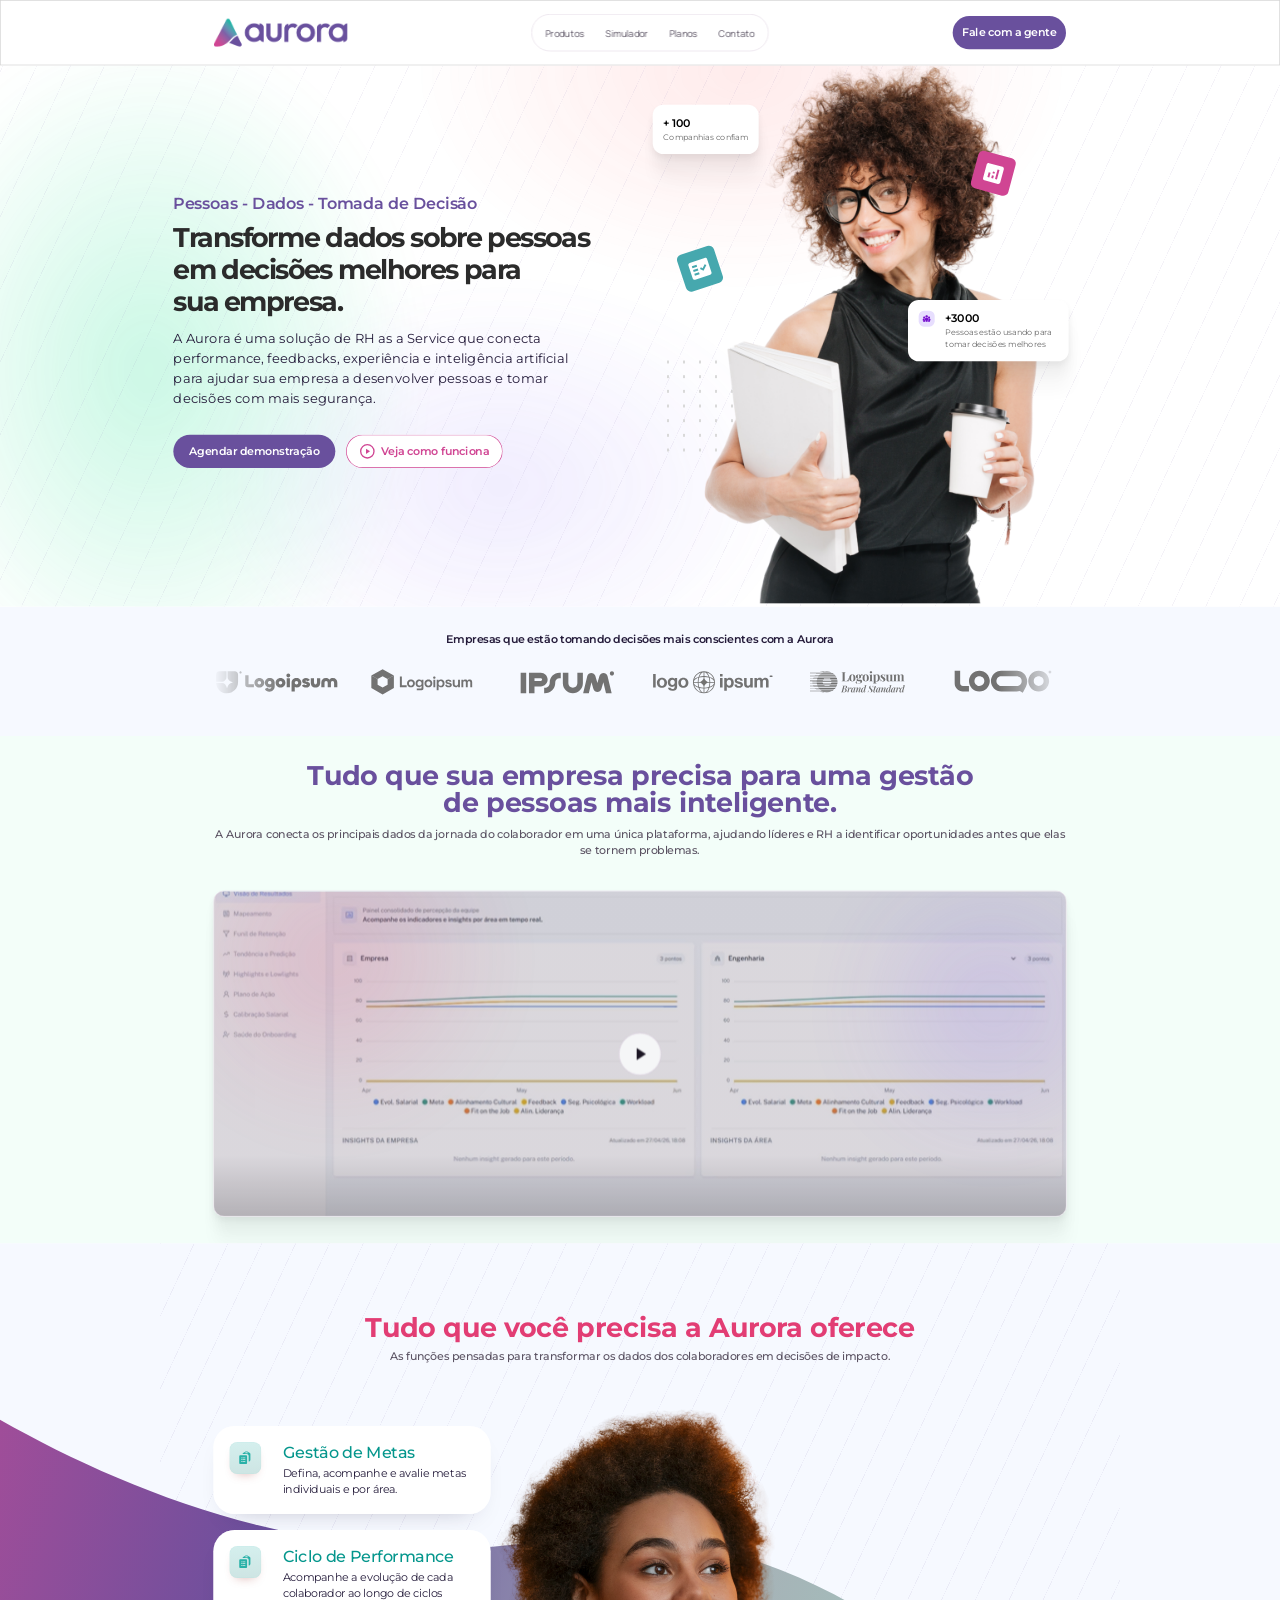
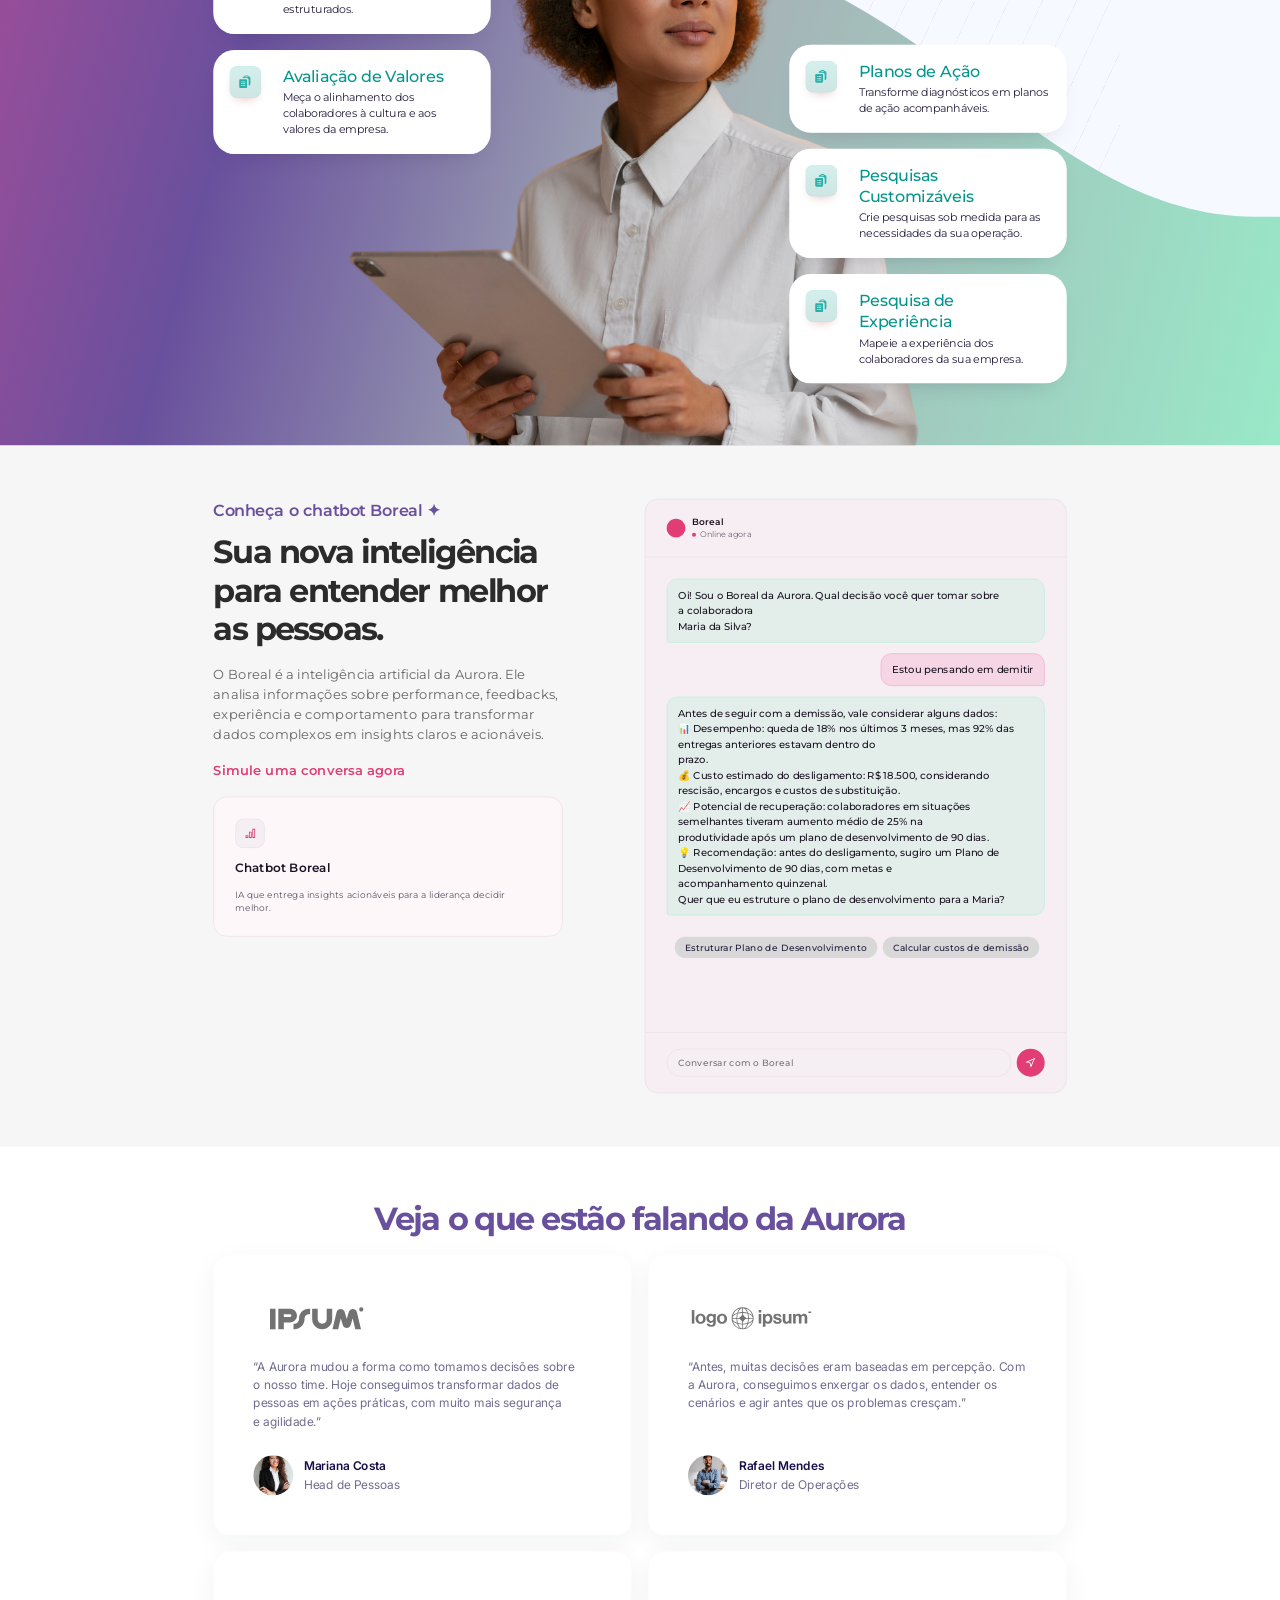
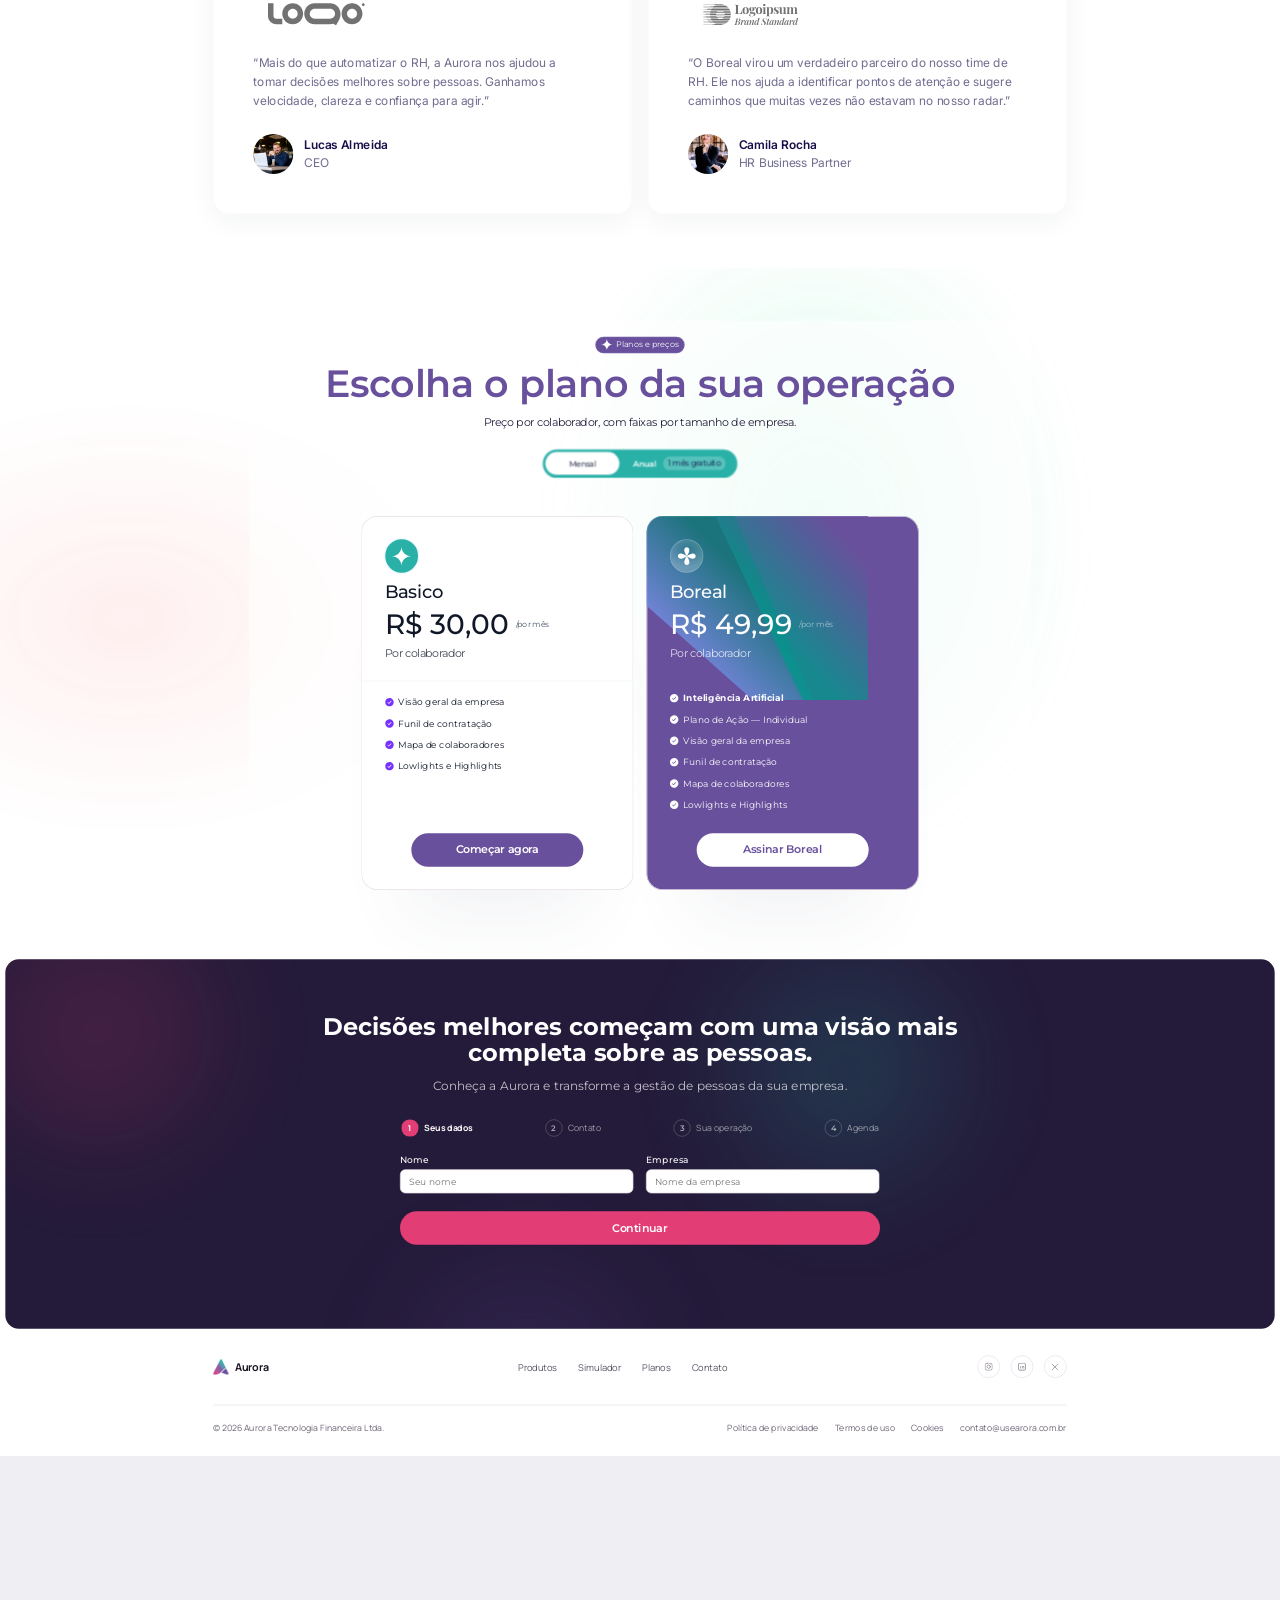
==== index.html @ 9a9a2a81 "new version - v2" ====
<!DOCTYPE html>
<html lang="pt-BR">

<head>
  <meta charset="utf-8">
  <meta name="viewport" content="width=device-width, initial-scale=1">
  <title>Aurora — RH as a Service</title>
  <link rel="preconnect" href="https://fonts.googleapis.com">
  <link rel="preconnect" href="https://fonts.gstatic.com" crossorigin="anonymous">
  <link
    href="https://fonts.googleapis.com/css2?family=Montserrat:wght@400;500;600;700&family=Manrope:wght@400;500;700&family=Inter:wght@400;600&display=swap"
    rel="stylesheet">
  <link rel="stylesheet" href="style.css">
</head>

<body>

  <a class="skip-link" href="#main-content">Pular para o conteúdo principal</a>

  <div class="page" data-r="root" id="root">

    <header class="header" data-r="hdr">
      <a class="header-logo" data-r="hdr-logo" href="#top" data-nav aria-label="Aurora — voltar ao início"></a>
      <nav class="header-nav" data-r="hdr-nav" aria-label="Menu principal">
        <a href="#produtos" data-nav class="nav-link nav-link-text">Produtos</a>
        <a href="#boreal" data-nav class="nav-link nav-link-text">Simulador</a>
        <a href="#planos" data-nav class="nav-link nav-link-text">Planos</a>
        <a href="#contato" data-nav class="nav-link nav-link-text">Contato</a>
      </nav>
      <a data-r="hdr-cta" href="#contato" data-nav class="btn-cta-hdr header-cta">Fale com a gente</a>
    </header>

    <main id="main-content" tabindex="-1">

      <section class="hero" data-r="hero" id="top">
        <div class="hero-band" data-r="band">
          <div class="hero-decor" data-r="deco" aria-hidden="true">
            <div class="hero-decor-blob-green"></div>
            <div class="hero-decor-blob-red"></div>
            <div class="hero-decor-blob-purple"></div>
            <div class="hero-decor-lines"></div>
          </div>

          <div class="hero-copy" data-r="hero-copy">
            <div class="hero-copy-stack">
              <div class="hero-heading-group">
                <span class="eyebrow-text" data-r="wrap">Pessoas - Dados - Tomada de Decisão</span>
                <h1 class="hero-title" data-r="h1">Transforme dados sobre pessoas em decisões melhores para sua empresa.
                </h1>
              </div>
              <p class="hero-desc" data-r="fw">A Aurora é uma solução de RH as a Service que conecta performance,
                feedbacks, experiência e inteligência artificial para ajudar sua empresa a desenvolver pessoas e tomar
                decisões com mais segurança.</p>
            </div>
            <div class="hero-cta-row">
              <a href="#contato" data-nav class="btn-cta-hero hero-cta-primary">Agendar demonstração</a>
              <button type="button" class="btn-outline-pink js-open-video hero-cta-secondary">
                <svg class="no-shrink" aria-hidden="true" focusable="false" width="24" height="24" viewBox="0 0 24 24"
                  fill="none" stroke="rgb(208,69,147)" stroke-width="2" stroke-linecap="round" stroke-linejoin="round">
                  <circle cx="12" cy="12" r="10"></circle>
                  <polygon points="10 8 16 12 10 16 10 8" fill="rgb(208,69,147)" stroke="none"></polygon>
                </svg>
                Veja como funciona
              </button>
            </div>
          </div>

          <div class="hero-art" data-r="hero-art">
            <div class="hero-art-dots-a"></div>
            <div class="hero-art-dots-b"></div>
            <div class="hero-art-photo"></div>
            <div class="hero-art-card-companies">
              <div class="col-start">
                <span class="stat-number">+ 100</span>
                <span class="stat-label">Companhias confiam</span>
              </div>
            </div>
            <div class="hero-art-chip-teal">
              <span data-icon="ic-fact-check" data-icon-color="rgb(255,255,255)"></span>
            </div>
            <div class="hero-art-chip-pink">
              <span data-icon="ic-analytics" data-icon-color="rgb(255,255,255)"></span>
            </div>
            <div class="hero-art-card-people">
              <div class="icon-box-purple">
                <span data-icon="ic-people" data-icon-color="rgb(116,12,206)"></span>
              </div>
              <div class="col-start">
                <span class="stat-number">+3000</span>
                <span class="stat-caption">Pessoas estão usando para tomar decisões melhores</span>
              </div>
            </div>
          </div>
        </div>
      </section>

      <section class="logos" data-r="logos">
        <span class="logos-label" data-r="wrap">Empresas que estão tomando decisões mais conscientes com a Aurora</span>
        <div class="logos-mask">
          <div class="logos-track">
            <div class="logos-item"><span data-icon="logo5" data-icon-color="rgb(114,114,114)"></span></div>
            <div class="logos-item"><span data-icon="logo6" data-icon-color="rgb(114,114,114)"></span></div>
            <div class="logos-item"><span data-icon="logo4" data-icon-color="rgb(114,114,114)"></span></div>
            <div class="logos-item"><span data-icon="logo3" data-icon-color="rgb(114,114,114)"></span></div>
            <div class="logos-item"><span data-icon="logo2" data-icon-color="rgb(114,114,114)"></span></div>
            <div class="logos-item"><span data-icon="logo1" data-icon-color="rgb(114,114,114)"></span></div>
            <div class="logos-item"><span data-icon="logo5" data-icon-color="rgb(114,114,114)"></span></div>
            <div class="logos-item"><span data-icon="logo6" data-icon-color="rgb(114,114,114)"></span></div>
            <div class="logos-item"><span data-icon="logo4" data-icon-color="rgb(114,114,114)"></span></div>
            <div class="logos-item"><span data-icon="logo3" data-icon-color="rgb(114,114,114)"></span></div>
            <div class="logos-item"><span data-icon="logo2" data-icon-color="rgb(114,114,114)"></span></div>
            <div class="logos-item"><span data-icon="logo1" data-icon-color="rgb(114,114,114)"></span></div>
          </div>
        </div>
      </section>

      <section class="demo" data-r="demo">
        <div class="demo-head">
          <h2 class="demo-title" data-r="h2">Tudo que sua empresa precisa para uma gestão de pessoas mais inteligente.
          </h2>
          <p class="demo-desc">A Aurora conecta os principais dados da jornada do colaborador em uma única plataforma,
            ajudando líderes e RH a identificar oportunidades antes que elas se tornem problemas.</p>
        </div>
        <div class="demo-frame-box" data-r="demo-frame">
          <div class="demo-frame-glow">
            <div class="demo-glow-pink"></div>
            <div class="demo-glow-purple"></div>
          </div>
          <button type="button" class="play-btn js-open-video demo-play-btn"
            aria-label="Assistir demonstração de 2 minutos">
            <svg class="play-icon-offset" aria-hidden="true" focusable="false" width="14" height="18"
              viewBox="0 0 10.083 12.833" fill="rgb(27,21,35)">
              <path d="M 0 0 L 0 12.833 L 10.083 6.417 L 0 0 Z"></path>
            </svg>
          </button>
        </div>
      </section>

      <section class="features" data-r="feat" id="produtos">
        <div class="features-band" data-r="band">
          <div class="features-decor-lines" data-r="deco" aria-hidden="true"></div>
          <div class="features-head" data-r="feat-head">
            <h2 class="features-title" data-r="h2">Tudo que você precisa a Aurora oferece</h2>
            <p class="features-desc" data-r="wrap">As funções pensadas para transformar os dados dos colaboradores em
              decisões de impacto.</p>
          </div>
          <svg class="features-decor-blob" data-r="deco" aria-hidden="true" width="1604" height="1054"
            viewBox="0 0 1604 1054">
            <defs>
              <linearGradient id="auroraBlob" x1="0" y1="0" x2="1" y2="0.18">
                <stop offset="-0.0226" stop-color="rgb(200,75,150)"></stop>
                <stop offset="0.2912" stop-color="rgb(105,80,157)"></stop>
                <stop offset="0.5581" stop-color="rgb(166,178,183)"></stop>
                <stop offset="0.9392" stop-color="rgb(152,236,201)"></stop>
              </linearGradient>
            </defs>
            <path fill="url(#auroraBlob)"
              d="M 24.38 0 C 24.38 0 322.34 261.629 655.16 215.081 C 987.98 168.533 1090.595 463.075 1311.436 463.075 C 1532.276 463.075 1506.479 469.258 1506.479 469.258 L 1604 934.566 C 1604 934.566 1567.948 941.113 1289.842 1034.724 C 1011.736 1128.335 689.17 850.573 448.485 850.573 C 207.8 850.573 0 1012.031 0 1012.031 L 24.38 0 Z">
            </path>
          </svg>
          <div class="features-decor-photo" data-r="deco" aria-hidden="true"></div>

          <div class="features-col-left" data-r="feat-col">
            <div class="feat-card feature-card">
              <div class="feature-card-icon-wrap">
                <span class="feature-icon-a-pos" data-icon="ic-feat-a" data-icon-color="rgb(41,177,168)"></span>
                <span class="feature-icon-b-pos" data-icon="ic-feat-b" data-icon-color="rgb(41,177,168)"></span>
              </div>
              <div class="feature-card-text">
                <span class="feature-card-title">Gestão de Metas</span>
                <span class="feature-card-body">Defina, acompanhe e avalie metas individuais e por área.</span>
              </div>
            </div>
            <div class="feat-card feature-card">
              <div class="feature-card-icon-wrap">
                <span class="feature-icon-a-pos" data-icon="ic-feat-a" data-icon-color="rgb(41,177,168)"></span>
                <span class="feature-icon-b-pos" data-icon="ic-feat-b" data-icon-color="rgb(41,177,168)"></span>
              </div>
              <div class="feature-card-text">
                <span class="feature-card-title">Ciclo de Performance</span>
                <span class="feature-card-body">Acompanhe a evolução de cada colaborador ao longo de ciclos
                  estruturados.</span>
              </div>
            </div>
            <div class="feat-card feature-card">
              <div class="feature-card-icon-wrap">
                <span class="feature-icon-a-pos" data-icon="ic-feat-a" data-icon-color="rgb(41,177,168)"></span>
                <span class="feature-icon-b-pos" data-icon="ic-feat-b" data-icon-color="rgb(41,177,168)"></span>
              </div>
              <div class="feature-card-text">
                <span class="feature-card-title">Avaliação de Valores</span>
                <span class="feature-card-body">Meça o alinhamento dos colaboradores à cultura e aos valores da
                  empresa.</span>
              </div>
            </div>
          </div>

          <div class="features-col-right" data-r="feat-col">
            <div class="feat-card feature-card">
              <div class="feature-card-icon-wrap">
                <span class="feature-icon-a-pos" data-icon="ic-feat-a" data-icon-color="rgb(41,177,168)"></span>
                <span class="feature-icon-b-pos" data-icon="ic-feat-b" data-icon-color="rgb(41,177,168)"></span>
              </div>
              <div class="feature-card-text">
                <span class="feature-card-title">Planos de Ação</span>
                <span class="feature-card-body">Transforme diagnósticos em planos de ação acompanháveis.</span>
              </div>
            </div>
            <div class="feat-card feature-card">
              <div class="feature-card-icon-wrap">
                <span class="feature-icon-a-pos" data-icon="ic-feat-a" data-icon-color="rgb(41,177,168)"></span>
                <span class="feature-icon-b-pos" data-icon="ic-feat-b" data-icon-color="rgb(41,177,168)"></span>
              </div>
              <div class="feature-card-text">
                <span class="feature-card-title">Pesquisas Customizáveis</span>
                <span class="feature-card-body">Crie pesquisas sob medida para as necessidades da sua operação.</span>
              </div>
            </div>
            <div class="feat-card feature-card">
              <div class="feature-card-icon-wrap">
                <span class="feature-icon-a-pos" data-icon="ic-feat-a" data-icon-color="rgb(41,177,168)"></span>
                <span class="feature-icon-b-pos" data-icon="ic-feat-b" data-icon-color="rgb(41,177,168)"></span>
              </div>
              <div class="feature-card-text">
                <span class="feature-card-title">Pesquisa de Experiência</span>
                <span class="feature-card-body">Mapeie a experiência dos colaboradores da sua empresa.</span>
              </div>
            </div>
          </div>
        </div>
      </section>

      <section class="boreal" data-r="boreal" id="boreal">
        <div class="boreal-col" data-r="col-fw">
          <div class="boreal-text-stack">
            <div class="hero-copy-stack">
              <span class="eyebrow-text" data-r="wrap">Conheça o chatbot Boreal ✦</span>
              <h2 class="boreal-title" data-r="h2">Sua nova inteligência para entender melhor as pessoas.</h2>
            </div>
            <p class="boreal-desc" data-r="fw">O Boreal é a inteligência artificial da Aurora. Ele analisa informações
              sobre performance, feedbacks, experiência e comportamento para transformar dados complexos em insights
              claros e acionáveis.</p>
            <span class="boreal-cta-label">Simule uma conversa agora</span>
          </div>
          <article class="boreal-mini-card">
            <div class="boreal-mini-card-icon">
              <span data-icon="ic-spark" data-icon-color="rgb(226,61,116)"></span>
            </div>
            <span class="boreal-mini-card-title">Chatbot Boreal</span>
            <span class="boreal-mini-card-desc">IA que entrega insights acionáveis para a liderança decidir
              melhor.</span>
          </article>
        </div>

        <div class="chat-widget" data-r="chat">
          <div class="chat-header">
            <span data-icon="icon-robot" data-icon-color="rgb(226,61,116)"
              data-icon-fills="rgb(226,61,116),rgb(255,255,255)"></span>
            <div class="col-start">
              <span class="chat-header-name">Boreal</span>
              <div class="chat-header-status">
                <span class="chat-status-dot"></span>
                <span class="chat-status-text">Online agora</span>
              </div>
            </div>
          </div>

          <div class="chat-messages" id="chat-body" role="log" aria-live="polite" aria-relevant="additions"
            aria-label="Conversa com o assistente Boreal">
            <div class="chat-msg-row-bot">
              <div class="chat-bubble-bot">Oi! Sou o Boreal da Aurora. Qual decisão você quer tomar sobre a colaboradora
                Maria da Silva?</div>
            </div>
            <div class="chat-msg-row-user">
              <div class="chat-bubble-user">Estou pensando em demitir</div>
            </div>
            <div class="chat-msg-row-bot">
              <div class="chat-bubble-bot">Antes de seguir com a demissão, vale considerar alguns dados:
                📊 Desempenho: queda de 18% nos últimos 3 meses, mas 92% das entregas anteriores estavam dentro do
                prazo.
                💰 Custo estimado do desligamento: R$ 18.500, considerando rescisão, encargos e custos de substituição.
                📈 Potencial de recuperação: colaboradores em situações semelhantes tiveram aumento médio de 25% na
                produtividade após um plano de desenvolvimento de 90 dias.
                💡 Recomendação: antes do desligamento, sugiro um Plano de Desenvolvimento de 90 dias, com metas e
                acompanhamento quinzenal.
                Quer que eu estruture o plano de desenvolvimento para a Maria?</div>
            </div>
            <div id="typing-indicator" class="hidden chat-typing" role="status">
              <span class="chat-typing-dot-1" aria-hidden="true"></span>
              <span class="chat-typing-dot-2" aria-hidden="true"></span>
              <span class="chat-typing-dot-3" aria-hidden="true"></span>
              <span class="sr-only">Boreal está digitando…</span>
            </div>
            <div class="chat-quick-replies">
              <button type="button" class="quick-reply js-quick-reply chat-quick-reply-btn"
                data-reply="Estruturar Plano de Desenvolvimento">Estruturar Plano de Desenvolvimento</button>
              <button type="button" class="quick-reply js-quick-reply chat-quick-reply-btn"
                data-reply="Calcular custos de demissão">Calcular custos de demissão</button>
            </div>
          </div>

          <form class="chat-form-bar" id="chat-form">
            <input type="text" id="chat-input" class="input-focus-pink chat-input-field"
              placeholder="Conversar com o Boreal" aria-label="Conversar com o Boreal">
            <button type="submit" class="send-btn chat-send-btn" aria-label="Enviar mensagem">
              <span data-icon="ic-send" data-icon-color="rgb(255,255,255)"></span>
            </button>
          </form>
        </div>
      </section>

      <section class="testimonials" data-r="tst">
        <h2 class="testimonials-title" data-r="h2">Veja o que estão falando da Aurora</h2>
        <div class="testimonials-grid" data-r="tst-grid">
          <div data-r="tst-card" class="tst-card testimonial-card">
            <div class="boreal-text-stack">
              <span data-icon="logo4" data-icon-color="rgb(114,114,114)"></span>
              <p class="testimonial-quote">“A Aurora mudou a forma como tomamos decisões sobre o nosso time. Hoje
                conseguimos transformar dados de pessoas em ações práticas, com muito mais segurança e agilidade.”</p>
            </div>
            <div class="hero-cta-row">
              <div class="testimonial-avatar-1"></div>
              <div class="testimonial-person">
                <span class="testimonial-name" data-r="wrap">Mariana Costa</span>
                <span class="testimonial-role" data-r="wrap">Head de Pessoas</span>
              </div>
            </div>
          </div>
          <div data-r="tst-card" class="tst-card testimonial-card">
            <div class="boreal-text-stack">
              <span data-icon="logo3" data-icon-color="rgb(114,114,114)"></span>
              <p class="testimonial-quote">“Antes, muitas decisões eram baseadas em percepção. Com a Aurora, conseguimos
                enxergar os dados, entender os cenários e agir antes que os problemas cresçam.”</p>
            </div>
            <div class="hero-cta-row">
              <div class="testimonial-avatar-2"></div>
              <div class="testimonial-person">
                <span class="testimonial-name" data-r="wrap">Rafael Mendes</span>
                <span class="testimonial-role" data-r="wrap">Diretor de Operações</span>
              </div>
            </div>
          </div>
          <div data-r="tst-card" class="tst-card testimonial-card">
            <div class="boreal-text-stack">
              <span data-icon="logo1" data-icon-color="rgb(114,114,114)"></span>
              <p class="testimonial-quote">“Mais do que automatizar o RH, a Aurora nos ajudou a tomar decisões melhores
                sobre pessoas. Ganhamos velocidade, clareza e confiança para agir.”</p>
            </div>
            <div class="hero-cta-row">
              <div class="testimonial-avatar-3"></div>
              <div class="testimonial-person">
                <span class="testimonial-name" data-r="wrap">Lucas Almeida</span>
                <span class="testimonial-role" data-r="wrap">CEO</span>
              </div>
            </div>
          </div>
          <div data-r="tst-card" class="tst-card testimonial-card">
            <div class="boreal-text-stack">
              <span data-icon="logo2" data-icon-color="rgb(114,114,114)"></span>
              <p class="testimonial-quote">“O Boreal virou um verdadeiro parceiro do nosso time de RH. Ele nos ajuda a
                identificar pontos de atenção e sugere caminhos que muitas vezes não estavam no nosso radar.”</p>
            </div>
            <div class="hero-cta-row">
              <div class="testimonial-avatar-4"></div>
              <div class="testimonial-person">
                <span class="testimonial-name" data-r="wrap">Camila Rocha</span>
                <span class="testimonial-role" data-r="wrap">HR Business Partner</span>
              </div>
            </div>
          </div>
        </div>
      </section>

      <section class="plans" data-r="plan" id="planos">
        <div class="plans-decor" data-r="deco" aria-hidden="true">
          <div class="plans-decor-green"></div>
          <div class="plans-decor-red"></div>
        </div>
        <div class="plans-inner" data-r="plan-inner">
          <div class="plans-head">
            <div class="plans-badge">
              <svg class="no-shrink" aria-hidden="true" focusable="false" width="18.667" height="17.778"
                viewBox="0 0 28.444 28.444" fill="rgb(255,255,255)">
                <path
                  d="M 14.222 0 C 14.437 7.764 20.68 14.008 28.444 14.222 C 20.68 14.437 14.437 20.68 14.222 28.444 C 14.008 20.68 7.764 14.437 0 14.222 C 7.764 14.008 14.008 7.764 14.222 0 Z">
                </path>
              </svg>
              <span class="plans-badge-text">Planos e preços</span>
            </div>
            <h2 class="plans-title" data-r="plan-h2">Escolha o plano da sua operação</h2>
            <p class="plans-desc">Preço por colaborador, com faixas por tamanho de empresa.</p>
            <div class="plans-toggle-track">
              <button class="plans-tab-mensal" type="button" id="tab-mensal">Mensal</button>
              <button class="plans-tab-anual" type="button" id="tab-anual">
                Anual
                <span class="plans-tab-badge">1 mês gratuito</span>
              </button>
            </div>
          </div>

          <div class="plans-row" data-r="plan-row">
            <div class="plan-card-basic">
              <div class="plan-card-head">
                <div class="plan-card-icon">
                  <svg aria-hidden="true" focusable="false" width="28.444" height="28.444" viewBox="0 0 28.444 28.444"
                    fill="rgb(255,255,255)">
                    <path
                      d="M 14.222 0 C 14.437 7.764 20.68 14.008 28.444 14.222 C 20.68 14.437 14.437 20.68 14.222 28.444 C 14.008 20.68 7.764 14.437 0 14.222 C 7.764 14.008 14.008 7.764 14.222 0 Z">
                    </path>
                  </svg>
                </div>
                <div class="plan-card-title-stack">
                  <span class="plan-card-name">Basico</span>
                  <div class="plan-card-price-row">
                    <span class="plan-card-price" id="price-basic">R$ 30,00</span>
                    <span class="price-period plan-card-price-period">/por mês</span>
                  </div>
                  <span class="plan-card-caption">Por colaborador</span>
                </div>
              </div>
              <div class="plan-card-body">
                <div class="plan-card-items">
                  <div class="plan-card-item">
                    <span data-icon="ic-check-circle" data-icon-color="rgb(119,50,255)"></span>
                    <span class="plan-card-item-text">Visão geral da empresa</span>
                  </div>
                  <div class="plan-card-item">
                    <span data-icon="ic-check-circle" data-icon-color="rgb(119,50,255)"></span>
                    <span class="plan-card-item-text">Funil de contratação</span>
                  </div>
                  <div class="plan-card-item">
                    <span data-icon="ic-check-circle" data-icon-color="rgb(119,50,255)"></span>
                    <span class="plan-card-item-text">Mapa de colaboradores</span>
                  </div>
                  <div class="plan-card-item">
                    <span data-icon="ic-check-circle" data-icon-color="rgb(119,50,255)"></span>
                    <span class="plan-card-item-text">Lowlights e Highlights</span>
                  </div>
                </div>
                <a data-r="btn-fw" href="#contato" data-nav class="btn-plan-dark plan-card-cta-basic">Começar agora</a>
              </div>
            </div>

            <div class="plan-card-boreal">
              <div class="plan-card-boreal-decor">
                <svg class="plan-card-boreal-decor-a" aria-hidden="true" focusable="false" width="299.111"
                  height="299.111" viewBox="0 0 299.111 299.111">
                  <defs>
                    <linearGradient id="auroraPlanA" x1="1" y1="0" x2="0" y2="1">
                      <stop offset="0.3551" stop-color="rgb(8,124,116)"></stop>
                      <stop offset="0.7652" stop-color="rgb(140,149,255)"></stop>
                    </linearGradient>
                  </defs>
                  <path fill="url(#auroraPlanA)"
                    d="M 209.333 299.111 L 0 113.333 L 0 0 L 172.444 0 L 299.111 299.111 L 209.333 299.111 Z"></path>
                </svg>
                <svg class="plan-card-boreal-decor-b" aria-hidden="true" focusable="false" width="243.556"
                  height="304.889" viewBox="0 0 243.556 304.889">
                  <defs>
                    <linearGradient id="auroraPlanB" x1="0" y1="1" x2="0.88" y2="0">
                      <stop offset="0.4102" stop-color="rgb(4,150,140)"></stop>
                      <stop offset="0.8766" stop-color="rgb(105,80,157)"></stop>
                    </linearGradient>
                  </defs>
                  <path fill="url(#auroraPlanB)"
                    d="M 145.326 304.889 L 0 0 L 243.556 0 L 243.556 304.889 L 145.326 304.889 Z"></path>
                </svg>
              </div>
              <div class="plan-card-boreal-head">
                <div class="plan-card-boreal-icon">
                  <span data-icon="ic-union" data-icon-color="rgb(255,255,255)"></span>
                </div>
                <div class="plan-card-title-stack">
                  <span class="plan-card-boreal-name">Boreal</span>
                  <div class="plan-card-price-row">
                    <span class="plan-card-boreal-price" id="price-boreal">R$ 49,99</span>
                    <span class="price-period plan-card-boreal-price-period">/por mês</span>
                  </div>
                  <span class="plan-card-boreal-caption">Por colaborador</span>
                </div>
              </div>
              <div class="plan-card-boreal-body">
                <div class="plan-card-items">
                  <div class="plan-card-item">
                    <span data-icon="ic-check-circle" data-icon-color="rgb(252,252,253)"></span>
                    <span class="plan-card-boreal-item-bold">Inteligência Artificial</span>
                  </div>
                  <div class="plan-card-item">
                    <span data-icon="ic-check-circle" data-icon-color="rgb(252,252,253)"></span>
                    <span class="plan-card-boreal-item-text">Plano de Ação — Individual</span>
                  </div>
                  <div class="plan-card-item">
                    <span data-icon="ic-check-circle" data-icon-color="rgb(252,252,253)"></span>
                    <span class="plan-card-boreal-item-text">Visão geral da empresa</span>
                  </div>
                  <div class="plan-card-item">
                    <span data-icon="ic-check-circle" data-icon-color="rgb(252,252,253)"></span>
                    <span class="plan-card-boreal-item-text">Funil de contratação</span>
                  </div>
                  <div class="plan-card-item">
                    <span data-icon="ic-check-circle" data-icon-color="rgb(252,252,253)"></span>
                    <span class="plan-card-boreal-item-text">Mapa de colaboradores</span>
                  </div>
                  <div class="plan-card-item">
                    <span data-icon="ic-check-circle" data-icon-color="rgb(252,252,253)"></span>
                    <span class="plan-card-boreal-item-text">Lowlights e Highlights</span>
                  </div>
                </div>
                <a data-r="btn-fw" href="#contato" data-nav class="btn-plan-light plan-card-cta-boreal">Assinar
                  Boreal</a>
              </div>
            </div>
          </div>
        </div>
      </section>

      <section class="contact" data-r="ct" id="contato">
        <div class="contact-decor" data-r="deco" aria-hidden="true">
          <div class="contact-decor-pink"></div>
          <div class="contact-decor-purple"></div>
          <div class="contact-decor-teal"></div>
        </div>
        <div class="contact-inner">
          <div class="contact-head">
            <h2 class="contact-title" data-r="h2">Decisões melhores começam com uma visão mais completa sobre as
              pessoas.</h2>
            <p class="contact-desc">Conheça a Aurora e transforme a gestão de pessoas da sua empresa.</p>
          </div>
          <div class="contact-form-wrap" data-r="ct-form">
            <div class="contact-steps" data-r="ct-steps" role="list" aria-label="Etapas do formulário">
              <button type="button" class="contact-step-item" id="step-item-1" role="listitem">
                <span class="contact-step-badge" id="step-badge-1" aria-hidden="true">1</span>
                <span class="contact-step-label" id="step-label-1">Seus dados</span>
              </button>
              <button type="button" class="contact-step-item" id="step-item-2" role="listitem">
                <span class="contact-step-badge" id="step-badge-2" aria-hidden="true">2</span>
                <span class="contact-step-label" id="step-label-2">Contato</span>
              </button>
              <button type="button" class="contact-step-item" id="step-item-3" role="listitem">
                <span class="contact-step-badge" id="step-badge-3" aria-hidden="true">3</span>
                <span class="contact-step-label" id="step-label-3">Sua operação</span>
              </button>
              <button type="button" class="contact-step-item" id="step-item-4" role="listitem">
                <span class="contact-step-badge" id="step-badge-4" aria-hidden="true">4</span>
                <span class="contact-step-label" id="step-label-4">Agenda</span>
              </button>
            </div>
            <form class="contact-form" id="contact-form">
              <div id="form-step-1">
                <div class="contact-form-row" data-r="ct-row">
                  <label class="contact-field" data-r="fw">
                    <span class="contact-field-label">Nome</span>
                    <input type="text" id="f-nome" name="nome" placeholder="Seu nome"
                      class="input-focus-pink contact-input" data-r="fw" required>
                  </label>
                  <label class="contact-field-wide" data-r="fw">
                    <span class="contact-field-label">Empresa</span>
                    <input type="text" id="f-empresa" name="empresa" placeholder="Nome da empresa"
                      class="input-focus-pink contact-input" data-r="fw" required>
                  </label>
                </div>
              </div>
              <div id="form-step-2" class="hidden">
                <div class="contact-form-row" data-r="ct-row">
                  <label class="contact-field" data-r="fw">
                    <span class="contact-field-label">E-mail</span>
                    <input type="email" id="f-email" name="email" placeholder="voce@empresa.com.br"
                      class="input-focus-pink contact-input" data-r="fw" required>
                  </label>
                  <label class="contact-field-wide-2" data-r="fw">
                    <span class="contact-field-label">Telefone</span>
                    <input type="tel" id="f-telefone" name="telefone" placeholder="(11) 90000-0000"
                      class="input-focus-pink contact-input" data-r="fw">
                  </label>
                </div>
              </div>
              <div id="form-step-3" class="hidden">
                <div class="contact-step3-stack">
                  <label class="contact-field-simple">
                    <span class="contact-field-label">Quantidade de colaboradores</span>
                    <select class="contact-select" id="f-colaboradores" name="colaboradores" required>
                      <option value="">Selecione uma faixa</option>
                      <option value="1-50">1 a 50</option>
                      <option value="51-200">51 a 200</option>
                      <option value="201-500">201 a 500</option>
                      <option value="501-1000">501 a 1.000</option>
                      <option value="1000+">Mais de 1.000</option>
                    </select>
                  </label>
                  <label class="contact-field-simple">
                    <span class="contact-field-label">Mensagem</span>
                    <textarea id="f-mensagem" name="mensagem" placeholder="Escreva sua mensagem"
                      class="input-focus-pink contact-textarea"></textarea>
                  </label>
                </div>
              </div>
              <div id="form-step-4" class="hidden">
                <div class="schedule-card">
                  <div class="schedule-card-head">
                    <span class="schedule-card-title">Agende sua reunião</span>
                    <span class="schedule-card-meta">30 min · Google Meet</span>
                  </div>
                  <div class="schedule-columns" data-r="cal-cols">
                    <div class="calendar-box" data-r="fw">
                      <div class="schedule-card-head">
                        <button type="button" id="cal-prev" class="cal-nav-btn calendar-nav-prev"
                          aria-label="Mês anterior">‹</button>
                        <span class="calendar-month-label" id="cal-month" aria-live="polite"></span>
                        <button type="button" id="cal-next" class="cal-nav-btn calendar-nav-next"
                          aria-label="Próximo mês">›</button>
                      </div>
                      <div class="calendar-grid-7" role="row">
                        <span class="calendar-weekday" aria-label="domingo">D</span>
                        <span class="calendar-weekday" aria-label="segunda-feira">S</span>
                        <span class="calendar-weekday" aria-label="terça-feira">T</span>
                        <span class="calendar-weekday" aria-label="quarta-feira">Q</span>
                        <span class="calendar-weekday" aria-label="quinta-feira">Q</span>
                        <span class="calendar-weekday" aria-label="sexta-feira">S</span>
                        <span class="calendar-weekday" aria-label="sábado">S</span>
                      </div>
                      <div class="calendar-grid-7" id="cal-days" role="grid" aria-label="Dias do mês"></div>
                    </div>
                    <div class="calendar-box" data-r="fw">
                      <span class="calendar-slots-label" id="cal-slots-label">Horários disponíveis</span>
                      <div class="calendar-slots-grid" id="cal-slots" role="group" aria-labelledby="cal-slots-label">
                      </div>
                    </div>
                  </div>
                  <span class="calendar-summary" id="cal-summary" role="status" aria-live="polite"></span>
                </div>
              </div>
              <div class="contact-actions">
                <button type="button" id="btn-back" class="btn-outline-white hidden contact-btn-back">Voltar</button>
                <button type="button" id="btn-next" class="btn-cta-pink contact-btn-primary">Continuar</button>
                <button type="submit" id="btn-submit" class="btn-cta-pink hidden contact-btn-primary">Enviar
                  mensagem</button>
              </div>
              <div class="contact-form-msg" id="form-msg" role="status" aria-live="polite"></div>
            </form>
          </div>

        </div>
      </section>

    </main>

    <footer class="footer" data-r="ftr">
      <div class="footer-row-top" data-r="ftr-row">
        <a class="contact-step-item" href="#top" data-nav>
          <span class="footer-logo-mark"></span>
          <span class="footer-logo-text">Aurora</span>
        </a>
        <nav class="footer-nav" data-r="ftr-nav">
          <a href="#produtos" data-nav class="nav-link footer-nav-link">Produtos</a>
          <a href="#boreal" data-nav class="nav-link footer-nav-link">Simulador</a>
          <a href="#planos" data-nav class="nav-link footer-nav-link">Planos</a>
          <a href="#contato" data-nav class="nav-link footer-nav-link">Contato</a>
        </nav>
        <div class="hero-cta-row">
          <a href="#" aria-label="Aurora no Instagram" class="social-icon social-icon-circle">
            <svg class="icon-block" aria-hidden="true" focusable="false" width="12" height="12" viewBox="0 0 12 12"
              fill="none" stroke="rgb(132,123,140)" stroke-width="1" stroke-linecap="round" stroke-linejoin="round">
              <rect x="0.6" y="0.6" width="10.8" height="10.8" rx="3.2"></rect>
              <circle cx="6" cy="6" r="2.55"></circle>
              <circle cx="9.05" cy="2.95" r="0.55" fill="rgb(132,123,140)" stroke="none"></circle>
            </svg>
          </a>
          <a href="#" aria-label="Aurora no LinkedIn" class="social-icon social-icon-circle-relative">
            <span class="social-li-icon-a" data-icon="ic-li-a" data-icon-color="rgb(132,123,140)"></span>
            <span class="social-li-icon-b" data-icon="ic-li-b" data-icon-color="rgb(132,123,140)"></span>
          </a>
          <a href="#" aria-label="Aurora no X" class="social-icon social-icon-circle">
            <svg aria-hidden="true" focusable="false" width="11" height="11" viewBox="-1 -1 12.667 12.667"
              stroke="rgb(132,123,140)" stroke-width="1.2">
              <line x1="0" y1="0" x2="10.667" y2="10.667"></line>
              <line x1="10.667" y1="0" x2="0" y2="10.667"></line>
            </svg>
          </a>
        </div>
      </div>
      <div class="footer-row-bottom" data-r="ftr-row">
        <span class="footer-copyright">© 2026 Aurora Tecnologia Financeira Ltda.</span>
        <div class="footer-legal" data-r="ftr-legal">
          <a href="#" class="nav-link footer-copyright">Política de privacidade</a>
          <a href="#" class="nav-link footer-copyright">Termos de uso</a>
          <a href="#" class="nav-link footer-copyright">Cookies</a>
          <a href="mailto:contato@usearora.com.br" class="nav-link footer-copyright">contato@usearora.com.br</a>
        </div>
      </div>
    </footer>
  </div>

  <div id="video-modal" class="hidden video-modal-overlay">
    <div class="video-modal-box" role="dialog" aria-modal="true" aria-labelledby="video-modal-title">
      <div class="video-modal-tint" aria-hidden="true"></div>
      <div class="video-modal-text">
        <div class="video-modal-title" id="video-modal-title">Demonstração de 2 minutos</div>
        <div class="video-modal-subtitle">O vídeo entra aqui quando você enviar o arquivo.</div>
      </div>
      <button type="button" class="js-close-video video-modal-close" aria-label="Fechar vídeo">×</button>
    </div>
  </div>

  <script type="module" src="script.js"></script>
</body>

</html>
---- style.css ----
* { box-sizing: border-box; }
html { scroll-behavior: smooth; }
body { margin: 0; background: #EFEFF3; -webkit-font-smoothing: antialiased; }
a { color: #E23D74; text-decoration: none; }
a:hover { color: #D04593; }
input, textarea, select, button { font: inherit; }
::placeholder { color: #757575; }
@keyframes auroraMarquee { from { transform: translateX(0); } to { transform: translateX(-50%); } }
@keyframes auroraBlink { 0%, 100% { opacity: 1; } 50% { opacity: .25; } }
@keyframes auroraFloat { 0%, 100% { transform: translateY(0); } 50% { transform: translateY(-10px); } }
@keyframes auroraFadeIn { from { opacity: 0; transform: translateY(8px); } to { opacity: 1; transform: none; } }

/* Interactive states (converted from the design-canvas style-hover / style-focus attributes) */
.hidden { display: none !important; }
.nav-link:hover { color: rgb(105,80,157) !important; }
.btn-cta-hdr:hover { transform: translateY(-1px); box-shadow: 0 10px 24px -12px rgba(105,80,157,.8); color: rgb(255,255,255); }
.btn-cta-hero:hover { transform: translateY(-1px); box-shadow: 0 12px 28px -14px rgba(105,80,157,.9); color: rgb(255,255,255); }
.btn-outline-pink:hover { background: rgb(254,247,250); }
.play-btn:hover { transform: scale(1.08); }
.feat-card:hover { transform: translateY(-3px); box-shadow: inset 0 0 0 1px rgba(255,255,255,0.5), 0 24px 48px -26px rgba(36,27,58,.4); }
.tst-card:hover { transform: translateY(-3px); box-shadow: inset 0 0 0 1px rgb(251,251,254), 0 20px 52px 0 rgba(25,33,61,0.09); }
.btn-plan-dark:hover { transform: translateY(-1px); color: rgb(255,255,255); }
.btn-plan-light:hover { transform: translateY(-1px); color: rgb(105,80,157); }
.input-focus-pink:focus { border-color: rgb(226,61,116); }
.quick-reply:hover { background: rgb(231,222,233); }
.send-btn:hover { transform: scale(1.06); }
.cal-nav-btn:hover:not(:disabled) { border-color: rgb(105,80,157); }
.btn-outline-white:hover { background: rgba(255,255,255,0.08); }
.btn-cta-pink:hover { transform: translateY(-1px); }
.social-icon:hover { border-color: rgb(105,80,157); }
.cal-day:not(:disabled):hover { background: rgba(226,61,116,0.12); }
.cal-slot:not(:disabled):hover { border-color: rgb(105,80,157); }

/* ---- Acessibilidade ---- */

/* Texto só para leitor de tela (não removido do DOM, apenas invisível na tela) */
.sr-only {
  position: absolute; width: 1px; height: 1px; padding: 0; margin: -1px;
  overflow: hidden; clip: rect(0,0,0,0); white-space: nowrap; border: 0;
}

/* Link "pular para o conteúdo", só aparece quando recebe foco do teclado */
.skip-link {
  position: absolute; left: 8px; top: -60px; z-index: 100;
  background: rgb(105,80,157); color: rgb(255,255,255);
  padding: 12px 20px; border-radius: 8px;
  font-family: Montserrat, sans-serif; font-weight: 600; font-size: 14px;
  transition: top .15s ease;
}
.skip-link:focus { top: 8px; }

/* O alvo do skip-link só precisa "receber" o foco para o leitor de tela
   pular a navegação; não precisamos de um contorno em volta da página toda */
#main-content:focus { outline: none; }

/* Anel de foco visível para navegação por teclado (mouse não dispara :focus-visible) */
:focus-visible { outline: 2px solid rgb(226,61,116); outline-offset: 2px; }
.chat-input-field:focus-visible,
.contact-input:focus-visible,
.contact-select:focus-visible,
.contact-textarea:focus-visible {
  outline: 2px solid rgb(226,61,116);
  outline-offset: 1px;
}

/* Reset de botão para os itens de etapa do formulário (agora <button>, não <div>) */
.contact-step-item { background: none; border: 0; padding: 0; font: inherit; cursor: pointer; text-align: left; }
.contact-step-item[aria-disabled="true"] { cursor: default; }

/* Respeita a preferência do sistema por menos movimento */
@media (prefers-reduced-motion: reduce) {
  *, *::before, *::after {
    animation-duration: .001ms !important;
    animation-iteration-count: 1 !important;
    transition-duration: .001ms !important;
  }
  html { scroll-behavior: auto !important; }
}

@media (max-width: 1279px) {
  [data-r="root"] { width: 100% !important; max-width: 100% !important; transform: none !important; margin-bottom: 0 !important; }
  [data-r="deco"] { display: none !important; }
  [data-r="fw"] { width: 100% !important; max-width: 100% !important; height: auto !important; }
  [data-r="col-fw"] { width: 100% !important; flex-shrink: 1 !important; }
  [data-r="btn-fw"] { width: 100% !important; }
  [data-r="wrap"] { white-space: normal !important; }
  [data-r="h1"] { font-size: 30px !important; }
  [data-r="h2"] { width: 100% !important; font-size: 27px !important; line-height: 1.2 !important; }

  [data-r="hdr"] { height: auto !important; flex-wrap: wrap !important; gap: 12px !important; padding: 14px 20px !important; justify-content: space-between !important; }
  [data-r="hdr-logo"] { width: 150px !important; height: 32px !important; }
  [data-r="hdr-cta"] { width: auto !important; height: 42px !important; font-size: 14px !important; padding: 0 18px !important; }
  [data-r="hdr-nav"] { order: 3 !important; width: 100% !important; height: 44px !important; gap: 20px !important; padding: 8px 14px !important; overflow-x: auto !important; justify-content: flex-start !important; scrollbar-width: none !important; }
  [data-r="hdr-nav"]::-webkit-scrollbar { display: none; }

  [data-r="band"] { width: 100% !important; height: auto !important; margin: 0 !important; }
  [data-r="hero"] { height: auto !important; padding: 36px 20px 0 !important; }
  [data-r="hero-copy"] { position: static !important; width: 100% !important; gap: 28px !important; align-items: center !important; text-align: center !important; }
  [data-r="hero-copy"] > div > div { align-items: center !important; }
  [data-r="hero-copy"] > div:last-child { flex-wrap: wrap !important; justify-content: center !important; }
  [data-r="hero-art"] { position: relative !important; left: auto !important; top: auto !important; width: 615px !important; transform: scale(.5) !important; transform-origin: top center !important; margin: 8px auto -287px !important; }

  [data-r="logos"] { height: auto !important; padding: 32px 20px !important; text-align: center !important; }
  [data-r="demo"] { height: auto !important; padding: 48px 20px !important; gap: 28px !important; }
  [data-r="demo-frame"] { height: 300px !important; }

  [data-r="feat"] { height: auto !important; display: flex !important; flex-direction: column !important; gap: 24px !important; padding: 48px 20px !important; }
  [data-r="feat-head"] { position: static !important; width: 100% !important; }
  [data-r="feat-col"] { position: static !important; width: 100% !important; max-width: 560px !important; margin: 0 auto !important; }
  [data-r="feat"] { align-items: center !important; }
  [data-r="demo"], [data-r="tst"], [data-r="ct"], [data-r="logos"] { align-items: center !important; }
  [data-r="tst-grid"], [data-r="ct-form"], [data-r="demo-frame"] { max-width: 640px !important; margin: 0 auto !important; }
  [data-r="plan-row"] { max-width: 460px !important; margin: 0 auto !important; }

  [data-r="boreal"] { flex-direction: column !important; padding: 48px 20px !important; gap: 28px !important; align-items: center !important; }
  [data-r="col-fw"] { align-items: center !important; text-align: center !important; }
  [data-r="col-fw"] > div, [data-r="col-fw"] > div > div { align-items: center !important; }
  [data-r="col-fw"] article { align-items: center !important; text-align: center !important; }
  [data-r="chat"] { width: 100% !important; height: 620px !important; flex-shrink: 1 !important; }

  [data-r="tst"] { padding: 48px 20px !important; }
  [data-r="tst-grid"] { grid-template-columns: 1fr !important; }
  [data-r="tst-card"] { padding: 28px !important; gap: 24px !important; }

  [data-r="plan"] { padding: 48px 16px !important; }
  [data-r="plan-inner"] { padding: 16px 8px !important; gap: 32px !important; }
  [data-r="plan-h2"] { font-size: 30px !important; line-height: 1.15 !important; text-align: center !important; white-space: normal !important; }
  [data-r="plan-row"] { width: 100% !important; flex-direction: column !important; gap: 20px !important; }

  [data-r="ct"] { padding: 48px 20px !important; border-radius: 0 !important; }
  [data-r="ct-form"] { width: 100% !important; }
  [data-r="ct-steps"] { gap: 8px !important; padding: 0 !important; justify-content: center !important; }
  [data-r="ct-form"] > form > div:last-child { text-align: center !important; }
  [data-r="ct-steps"] > div > span:last-child { display: none !important; }
  [data-r="ct-row"] { flex-direction: column !important; gap: 16px !important; }
  [data-r="cal-cols"] { flex-direction: column !important; }

  [data-r="ftr"] { padding: 0 20px !important; }
  [data-r="ftr-row"] { flex-direction: column !important; gap: 20px !important; text-align: center !important; padding: 28px 0 !important; }
  [data-r="ftr-nav"] { flex-wrap: wrap !important; justify-content: center !important; gap: 16px 24px !important; }
  [data-r="ftr-legal"] { flex-wrap: wrap !important; justify-content: center !important; gap: 10px 18px !important; }
}

@media (max-width: 560px) {
  [data-r="h1"] { font-size: 26px !important; }
  [data-r="h2"], [data-r="plan-h2"] { font-size: 23px !important; }
  [data-r="hero-art"] { transform: scale(.42) !important; margin: 4px 0 -334px !important; }
  [data-r="demo-frame"] { height: 220px !important; }
  [data-r="chat"] { height: 560px !important; }
  [data-r="tst-card"] { padding: 22px !important; }
}

/* ---- Element styles (extracted from inline style attributes) ---- */
.page { width: 1920px; margin: 0 auto; background: rgb(255,255,255); font-family: Montserrat, sans-serif; color: rgb(36,27,58); overflow: hidden; }
.header { position: sticky; top: 0; z-index: 40; height: 98px; background: rgb(255,255,255); border: 1px solid rgb(211,210,210); display: flex; flex-direction: row; padding: 0 320px; justify-content: space-between; align-items: center; }
.header-logo { width: 200px; height: 42px; background: url(assets/logo-aurora.png) center / cover no-repeat; flex-shrink: 0; }
.header-nav { height: 56px; border-radius: 999px; background: rgba(255,255,255,0.72); border: 1px solid rgb(231,222,233); backdrop-filter: blur(20px); display: flex; flex-direction: row; gap: 32px; padding: 8px 20px; align-items: center; }
.nav-link-text { font-family: Manrope, sans-serif; font-weight: 400; font-size: 14px; line-height: 21px; color: rgb(91,83,99); white-space: nowrap; }
.header-cta { width: 170px; height: 50px; border-radius: 100px; background: rgb(105,80,157); display: flex; flex-direction: row; gap: 8px; padding: 0 16px; justify-content: center; align-items: center; font-weight: 600; font-size: 16px; line-height: 1.5; color: rgb(255,255,255); white-space: nowrap; flex-shrink: 0; transition: transform .18s ease, box-shadow .18s ease; }
.hero { position: relative; height: 812px; overflow: hidden; background: rgb(255,255,255); }
.hero-band { position: relative; width: 1920px; height: 805px; margin: 0 auto; }
.hero-decor { position: absolute; left: 0; top: -100px; width: 1920px; height: 912px; opacity: .7; overflow: hidden; pointer-events: none; }
.hero-decor-blob-green { position: absolute; left: -180px; top: 40px; width: 808px; height: 1034px; border-radius: 50%; background: radial-gradient(closest-side, rgba(0,221,129,.30), rgba(0,221,129,0)); filter: blur(40px); }
.hero-decor-blob-red { position: absolute; left: 620px; top: -220px; width: 984px; height: 653px; border-radius: 50%; background: radial-gradient(closest-side, rgba(255,69,69,.16), rgba(255,69,69,0)); filter: blur(30px); }
.hero-decor-blob-purple { position: absolute; left: 300px; top: 420px; width: 900px; height: 620px; border-radius: 50%; background: radial-gradient(closest-side, rgba(124,92,250,.16), rgba(124,92,250,0)); filter: blur(30px); }
.hero-decor-lines { position: absolute; inset: 0; opacity: .1; background-image: repeating-linear-gradient(115deg, rgb(105,80,157) 0 1px, transparent 1px 46px); width: 100%; height: 100%; }
.hero-copy { position: absolute; left: 260px; top: 190px; width: 632px; display: flex; flex-direction: column; gap: 40px; align-items: flex-start; }
.hero-copy-stack { display: flex; flex-direction: column; gap: 16px; align-items: flex-start; align-self: stretch; }
.hero-heading-group { display: flex; flex-direction: column; gap: 8px; align-items: flex-start; align-self: stretch; }
.eyebrow-text { font-weight: 600; font-size: 24px; line-height: 1.5; letter-spacing: -0.01em; color: rgb(105,80,157); white-space: nowrap; }
.hero-title { margin: 0; font-weight: 700; font-size: 40px; line-height: 1.2; letter-spacing: -0.05em; color: rgb(43,43,43); text-wrap: pretty; }
.hero-desc { margin: 0; width: 632px; font-weight: 400; font-size: 20px; line-height: 1.5; color: rgb(36,27,58); text-wrap: pretty; }
.hero-cta-row { display: flex; flex-direction: row; gap: 16px; align-items: center; }
.hero-cta-primary { height: 50px; border-radius: 100px; background: rgb(105,80,157); display: flex; flex-direction: row; gap: 8px; padding: 0 24px; justify-content: center; align-items: center; font-weight: 600; font-size: 16px; color: rgb(255,255,255); white-space: nowrap; transition: transform .18s ease, box-shadow .18s ease; }
.hero-cta-secondary { height: 50px; border-radius: 100px; background: rgb(255,255,255); box-shadow: inset 0 0 0 1px rgb(208,69,147); border: 0; display: flex; flex-direction: row; gap: 8px; padding: 0 20px; justify-content: center; align-items: center; cursor: pointer; font-weight: 600; font-size: 16px; color: rgb(208,69,147); white-space: nowrap; transition: background .18s ease; }
.no-shrink { flex-shrink: 0; }
.hero-art { position: absolute; left: 990px; top: 59px; width: 615px; height: 573px; }
.hero-art-dots-a { position: absolute; left: 0; top: 375px; width: 180px; height: 156px; background-image: radial-gradient(circle, rgb(217,217,217) 2px, transparent 2.2px); background-size: 24px 22px; }
.hero-art-dots-b { position: absolute; left: 356px; top: 445px; width: 156px; height: 180px; background-image: radial-gradient(circle, rgb(217,217,217) 2px, transparent 2.2px); background-size: 22px 24px; }
.hero-art-photo { position: absolute; left: -308px; top: -67px; width: 1277px; height: 815px; background: url(assets/hero.png) 50% -18.957% / 100% 104.471% no-repeat; }
.hero-art-card-companies { position: absolute; left: -11px; top: 0; width: 159px; height: 74px; border-radius: 16px; background: rgb(255,255,255); box-shadow: 3px 43px 26px 0 rgba(0,0,0,0.03), 1px 19px 19px 0 rgba(0,0,0,0.04), 0 5px 10px 0 rgba(0,0,0,0.05); display: flex; flex-direction: row; gap: 16px; padding: 16px; align-items: flex-start; animation: auroraFloat 6s ease-in-out infinite; }
.col-start { display: flex; flex-direction: column; align-items: flex-start; }
.stat-number { font-weight: 600; font-size: 16px; line-height: 1.5; color: rgb(0,0,0); }
.stat-label { font-weight: 400; font-size: 12px; line-height: 1.5; letter-spacing: -0.01em; color: rgb(102,102,102); white-space: nowrap; }
.hero-art-chip-teal { position: absolute; left: 31px; top: 217px; width: 58px; height: 58px; border-radius: 8px; background: rgb(70,168,174); transform: rotate(-18.3deg); display: flex; align-items: center; justify-content: center; }
.hero-art-chip-pink { position: absolute; left: 471px; top: 74px; width: 58px; height: 58px; border-radius: 8px; background: rgb(208,69,147); transform: rotate(15.1deg); display: flex; align-items: center; justify-content: center; }
.hero-art-card-people { position: absolute; left: 372px; top: 293px; width: 241px; border-radius: 16px; background: rgb(255,255,255); box-shadow: 3px 43px 26px 0 rgba(0,0,0,0.03), 1px 19px 19px 0 rgba(0,0,0,0.04), 0 5px 10px 0 rgba(0,0,0,0.05); display: flex; flex-direction: row; gap: 16px; padding: 16px; align-items: flex-start; animation: auroraFloat 7.5s ease-in-out .8s infinite; }
.icon-box-purple { width: 24px; height: 24px; border-radius: 8px; background: rgb(231,222,254); display: flex; align-items: center; justify-content: center; flex-shrink: 0; }
.stat-caption { width: 169px; font-weight: 400; font-size: 12px; line-height: 1.5; letter-spacing: -0.01em; color: rgb(102,102,102); }
.logos { height: 194px; background: rgb(246,249,255); display: flex; flex-direction: column; gap: 16px; padding: 40px 320px; justify-content: center; align-items: center; overflow: hidden; }
.logos-label { font-weight: 600; font-size: 16px; line-height: 100%; color: rgb(36,27,58); white-space: nowrap; }
.logos-mask { height: 81px; align-self: stretch; overflow: hidden; -webkit-mask: linear-gradient(90deg, transparent, #000 8%, #000 92%, transparent); mask: linear-gradient(90deg, transparent, #000 8%, #000 92%, transparent); }
.logos-track { display: flex; flex-direction: row; align-items: center; gap: 28px; width: max-content; height: 81px; animation: auroraMarquee 26s linear infinite; }
.logos-item { width: 190px; height: 70px; flex-shrink: 0; }
.demo { height: 761px; background: rgb(243,254,249); display: flex; flex-direction: column; gap: 48px; padding: 40px 320px; align-items: center; }
.demo-head { display: flex; flex-direction: column; gap: 16px; align-items: center; align-self: stretch; }
.demo-title { margin: 0; width: 1014px; font-weight: 700; font-size: 40px; text-align: center; line-height: 100%; color: rgb(105,80,157); text-wrap: pretty; }
.demo-desc { margin: 0; align-self: stretch; font-weight: 500; font-size: 16px; text-align: center; line-height: 150%; color: rgb(91,83,99); }
.demo-frame-box { position: relative; height: 557px; align-self: stretch; overflow: hidden; border-radius: 16px; background: linear-gradient(rgba(132,123,140,0.3), rgba(132,123,140,0.3)), url(assets/demo.png) center / cover no-repeat; border: 1px solid rgb(231,222,233); box-shadow: 3px 43px 26px 0 rgba(0,0,0,0.03), 1px 19px 19px 0 rgba(0,0,0,0.04), 0 5px 10px 0 rgba(0,0,0,0.05); display: flex; justify-content: center; align-items: center; }
.demo-frame-glow { position: absolute; left: 1px; top: 1px; right: 1px; bottom: 1px; opacity: .6; overflow: hidden; pointer-events: none; }
.demo-glow-pink { position: absolute; left: -80px; top: -160px; width: 520px; height: 520px; opacity: .32; border-radius: 260px; background: radial-gradient(closest-side, rgb(226,61,116), rgba(226,61,116,0)); filter: blur(60px); }
.demo-glow-purple { position: absolute; left: 938px; top: -60px; width: 460px; height: 460px; opacity: .32; border-radius: 230px; background: radial-gradient(closest-side, rgb(124,92,250), rgba(124,92,250,0)); filter: blur(60px); }
.demo-play-btn { position: relative; width: 64px; height: 64px; border-radius: 32px; background: rgb(245,246,247); border: 1px solid rgb(216,204,220); backdrop-filter: blur(6px); display: flex; justify-content: center; align-items: center; cursor: pointer; transition: transform .2s ease; }
.play-icon-offset { margin-left: 3px; }
.features { position: relative; height: 1203px; overflow: hidden; background: rgb(246,249,255); }
.features-band { position: relative; width: 1440px; height: 1203px; margin: 0 auto; }
.features-decor-lines { position: absolute; inset: 0; opacity: .08; background-image: repeating-linear-gradient(115deg, rgb(105,80,157) 0 1px, transparent 1px 46px); pointer-events: none; }
.features-head { position: absolute; left: 80px; top: 106px; width: 1280px; display: flex; flex-direction: column; gap: 8px; align-items: center; }
.features-title { margin: 0; width: 1014px; font-weight: 700; font-size: 40px; text-align: center; line-height: 100%; color: rgb(226,61,116); }
.features-desc { margin: 0; margin-top: 8px; font-weight: 500; font-size: 16px; text-align: center; line-height: 100%; color: rgb(91,83,99); white-space: nowrap; }
.features-decor-blob { position: absolute; left: -532px; top: -158px; width: 2660px; height: 2248px; }
.features-decor-photo { position: absolute; left: 161px; top: 225px; width: 1118px; height: 1073px; background: url(assets/features.png) 49.695% 50% / 143.881% 100% no-repeat; }
.features-col-left { position: absolute; left: 80px; top: 274px; width: 416px; display: flex; flex-direction: column; gap: 24px; }
.feature-card { border-radius: 32px; background: rgb(255,255,255); box-shadow: inset 0 0 0 1px rgba(255,255,255,0.5), 0 18px 40px -28px rgba(36,27,58,.35); padding: 24px; display: flex; flex-direction: row; gap: 32px; align-items: flex-start; transition: transform .2s ease, box-shadow .2s ease; }
.feature-card-icon-wrap { position: relative; width: 48px; height: 48px; overflow: hidden; border-radius: 12px; background: linear-gradient(180deg, rgba(41,177,168,0.2) 0%, rgba(8,124,116,0.2) 100%), rgb(255,255,255); box-shadow: inset 0 0 0 1px rgba(41,177,168,0.04), 0 8px 16px -10px rgba(152,32,23,0.4); flex-shrink: 0; }
.feature-icon-a-pos { position: absolute; left: 19.5px; top: 13.5px; }
.feature-icon-b-pos { position: absolute; left: 15px; top: 19.5px; }
.feature-card-text { display: flex; flex-direction: column; gap: 4px; align-items: flex-start; flex-grow: 1; }
.feature-card-title { font-weight: 500; font-size: 24px; line-height: 32px; letter-spacing: -0.01em; color: rgb(4,150,140); }
.feature-card-body { font-weight: 400; font-size: 16px; line-height: 24px; color: rgb(36,27,58); }
.features-col-right { position: absolute; left: 944px; top: 602px; width: 416px; display: flex; flex-direction: column; gap: 24px; }
.boreal { background: rgb(246,246,246); display: flex; flex-direction: row; padding: 80px 320px; justify-content: space-between; align-items: flex-start; gap: 40px; }
.boreal-col { width: 524px; display: flex; flex-direction: column; gap: 24px; justify-content: center; align-items: flex-start; flex-shrink: 0; }
.boreal-text-stack { display: flex; flex-direction: column; gap: 24px; align-items: flex-start; align-self: stretch; }
.boreal-title { margin: 0; font-weight: 700; font-size: 48px; line-height: 1.2; letter-spacing: -0.05em; color: rgb(43,43,43); text-wrap: pretty; }
.boreal-desc { margin: 0; width: 524px; font-weight: 400; font-size: 20px; line-height: 1.5; color: rgb(102,102,102); text-wrap: pretty; }
.boreal-cta-label { font-weight: 600; font-size: 20px; line-height: 1.5; color: rgb(226,61,116); }
.boreal-mini-card { border-radius: 20px; background: rgb(254,247,250); border: 1px solid rgb(231,222,233); display: flex; flex-direction: column; gap: 16px; padding: 32px; align-items: flex-start; align-self: stretch; }
.boreal-mini-card-icon { width: 44px; height: 44px; border-radius: 12px; background: rgb(245,239,243); border: 1px solid rgb(231,222,233); display: flex; justify-content: center; align-items: center; }
.boreal-mini-card-title { align-self: stretch; font-weight: 600; font-size: 18px; line-height: 28px; color: rgb(27,21,35); }
.boreal-mini-card-desc { align-self: stretch; font-weight: 400; font-size: 14px; line-height: 20px; color: rgb(91,83,99); }
.chat-widget { width: 633px; height: 892px; overflow: hidden; border-radius: 20px; background: rgba(245,168,200,0.1); border: 1px solid rgb(231,222,233); display: flex; flex-direction: column; align-items: flex-start; flex-shrink: 0; }
.chat-header { border-bottom: 1px solid rgb(231,222,233); display: flex; flex-direction: row; gap: 9.59px; padding: 24px 32px; align-items: center; align-self: stretch; flex-shrink: 0; }
.chat-header-name { font-weight: 600; font-size: 14px; line-height: 20px; color: rgb(27,21,35); }
.chat-header-status { display: flex; flex-direction: row; gap: 6.39px; align-items: center; }
.chat-status-dot { width: 6px; height: 6px; border-radius: 3px; background: rgb(226,61,116); animation: auroraBlink 1.8s ease-in-out infinite; }
.chat-status-text { font-weight: 400; font-size: 12px; line-height: 18px; color: rgb(108,100,116); }
.chat-messages { overflow-y: auto; display: flex; flex-direction: column; gap: 16px; padding: 32px; align-items: flex-start; flex-grow: 1; align-self: stretch; }
.chat-msg-row-bot { display: flex; justify-content: flex-start; align-self: stretch; animation: auroraFadeIn .28s ease; }
.chat-bubble-bot { max-width: 567px; border-radius: 16px 16px 16px 4px; background: rgba(181,239,214,0.3); border: 1px solid rgb(181,239,214); padding: 12px 16px; font-weight: 500; font-size: 15px; line-height: 23.25px; color: rgb(27,21,35); white-space: pre-line; text-wrap: pretty; }
.chat-msg-row-user { display: flex; justify-content: flex-end; align-self: stretch; animation: auroraFadeIn .28s ease; }
.chat-bubble-user { max-width: 480px; border-radius: 16px 16px 4px 16px; background: rgba(245,168,200,0.35); border: 1px solid rgb(245,168,200); padding: 12px 16px; font-weight: 500; font-size: 15px; line-height: 23.25px; color: rgb(27,21,35); white-space: pre-line; text-wrap: pretty; }
.chat-typing { border-radius: 16px 16px 16px 4px; background: rgba(181,239,214,0.3); border: 1px solid rgb(181,239,214); padding: 14px 18px; display: flex; flex-direction: row; gap: 6px; align-items: center; }
.chat-typing-dot-1 { width: 7px; height: 7px; border-radius: 4px; background: rgb(4,150,140); animation: auroraBlink 1.1s ease-in-out infinite; }
.chat-typing-dot-2 { width: 7px; height: 7px; border-radius: 4px; background: rgb(4,150,140); animation: auroraBlink 1.1s ease-in-out .18s infinite; }
.chat-typing-dot-3 { width: 7px; height: 7px; border-radius: 4px; background: rgb(4,150,140); animation: auroraBlink 1.1s ease-in-out .36s infinite; }
.chat-quick-replies { display: flex; flex-direction: row; gap: 8px; padding: 16px 8px; justify-content: flex-end; align-items: center; flex-wrap: wrap; align-self: stretch; }
.chat-quick-reply-btn { height: 32px; border-radius: 100px; background: rgb(216,216,216); border: 0; display: flex; flex-direction: row; gap: 8px; padding: 8px 16px; justify-content: center; align-items: center; cursor: pointer; font-weight: 500; font-size: 14px; line-height: 16px; color: rgb(36,27,58); white-space: nowrap; transition: background .18s ease; }
.chat-form-bar { border-top: 1px solid rgb(231,222,233); display: flex; flex-direction: row; gap: 8px; padding: 24px 32px; align-items: center; align-self: stretch; flex-shrink: 0; }
.chat-input-field { flex-grow: 1; height: 42px; border-radius: 999px; background: rgb(245,239,243); border: 1px solid rgb(231,222,233); padding: 0 16px; font-family: Montserrat, sans-serif; font-weight: 500; font-size: 14px; color: rgb(27,21,35); outline: none; }
.chat-send-btn { width: 42px; height: 42px; border-radius: 21px; background: rgb(226,61,116); border: 2px solid rgb(226,61,116); display: flex; justify-content: center; align-items: center; cursor: pointer; flex-shrink: 0; transition: transform .18s ease; }
.testimonials { background: rgb(255,255,255); display: flex; flex-direction: column; gap: 24px; padding: 80px 320px; align-items: center; }
.testimonials-title { margin: 0; align-self: stretch; font-weight: 700; font-size: 48px; text-align: center; line-height: 1.2; letter-spacing: -0.05em; color: rgb(105,80,157); }
.testimonials-grid { display: grid; grid-template-columns: 1fr 1fr; gap: 24px; align-self: stretch; }
.testimonial-card { border-radius: 24px; background: rgb(255,255,255); box-shadow: inset 0 0 0 1px rgb(251,251,254), 0 12px 40px 0 rgba(25,33,61,0.05); display: flex; flex-direction: column; gap: 36px; padding: 60px; align-items: flex-start; justify-content: space-between; transition: transform .2s ease, box-shadow .2s ease; }
.testimonial-quote { margin: 0; align-self: stretch; font-family: Inter, sans-serif; font-weight: 400; font-size: 18px; line-height: 1.55; color: rgb(111,108,143); text-wrap: pretty; }
.testimonial-avatar-1 { width: 60px; height: 60px; border-radius: 200px; overflow: hidden; background: rgb(210,206,255) url(assets/avatar-1.jpg) center / cover no-repeat; flex-shrink: 0; }
.testimonial-person { display: flex; flex-direction: column; gap: 4px; align-items: flex-start; }
.testimonial-name { font-family: Inter, sans-serif; font-weight: 600; font-size: 18px; line-height: 1.35; color: rgb(23,15,73); white-space: nowrap; }
.testimonial-role { font-family: Inter, sans-serif; font-weight: 400; font-size: 18px; line-height: 1.35; color: rgb(111,108,143); white-space: nowrap; }
.testimonial-avatar-2 { width: 60px; height: 60px; border-radius: 200px; overflow: hidden; background: rgb(210,206,255) url(assets/avatar-2.png) center / cover no-repeat; flex-shrink: 0; }
.testimonial-avatar-3 { width: 60px; height: 60px; border-radius: 200px; overflow: hidden; background: rgb(210,206,255) url(assets/avatar-3.png) center / cover no-repeat; flex-shrink: 0; }
.testimonial-avatar-4 { width: 60px; height: 60px; border-radius: 200px; overflow: hidden; background: rgb(210,206,255) url(assets/avatar-4.png) center / cover no-repeat; flex-shrink: 0; }
.plans { position: relative; background: rgb(255,255,255); overflow: hidden; padding: 80px 374px; }
.plans-decor { position: absolute; left: 0; top: 0; width: 1920px; height: 912px; opacity: .7; overflow: hidden; pointer-events: none; }
.plans-decor-green { position: absolute; left: 820px; top: -120px; width: 808px; height: 1034px; border-radius: 50%; background: radial-gradient(closest-side, rgba(0,221,129,.22), rgba(0,221,129,0)); filter: blur(40px); }
.plans-decor-red { position: absolute; left: -300px; top: 200px; width: 984px; height: 653px; border-radius: 50%; background: radial-gradient(closest-side, rgba(255,69,69,.12), rgba(255,69,69,0)); filter: blur(30px); }
.plans-inner { position: relative; border-radius: 24px; background: rgba(255,255,255,0.64); padding: 24px 106.667px; display: flex; flex-direction: column; gap: 56.889px; align-items: center; }
.plans-head { display: flex; flex-direction: column; gap: 14.222px; align-items: center; }
.plans-badge { border-radius: 88px; background: rgb(105,80,157); box-shadow: inset 0 0 0 0.889px rgba(243,243,247,0.2); display: flex; flex-direction: row; gap: 3.556px; padding: 3.556px 8.889px; align-items: center; }
.plans-badge-text { font-weight: 400; font-size: 12.444px; line-height: 17.778px; color: rgb(255,255,255); white-space: nowrap; }
.plans-title { margin: 0; font-weight: 600; font-size: 56.889px; line-height: 64px; letter-spacing: -0.444px; color: rgb(105,80,157); white-space: nowrap; }
.plans-desc { margin: 0; font-weight: 400; font-size: 16px; text-align: center; line-height: 23.111px; letter-spacing: -0.16px; color: rgb(36,27,58); }
.plans-toggle-track { border-radius: 28.444px; background: rgb(41,177,168); backdrop-filter: blur(32px); box-shadow: inset 0 0 0 0.889px rgba(243,243,247,0.12); display: flex; flex-direction: row; gap: 7.111px; padding: 4.444px; align-items: center; margin-top: 14.222px; }
.plans-tab-mensal { height: 34.222px; border-radius: 21.333px; border: 0; cursor: pointer; display: flex; flex-direction: row; gap: 12px; padding: 7.111px 14px; justify-content: center; align-items: center; font-family: Montserrat, sans-serif; font-size: 12.444px; letter-spacing: -0.427px; transition: background .18s ease, color .18s ease; width: 111.111px; background: rgb(255,255,255); font-weight: 500; color: rgb(52,64,84); }
.plans-tab-anual { height: 34.222px; border-radius: 21.333px; border: 0; cursor: pointer; display: flex; flex-direction: row; gap: 12px; padding: 7.111px 14px; justify-content: center; align-items: center; font-family: Montserrat, sans-serif; font-size: 12.444px; letter-spacing: -0.427px; transition: background .18s ease, color .18s ease; background: transparent; font-weight: 600; color: rgb(255,255,255); }
.plans-tab-badge { border-radius: 88px; background: rgba(255,255,255,0.2); box-shadow: inset 0 0 0 0.889px rgba(255,255,255,0.2); padding: 0 7.111px; font-weight: 400; font-size: 12.444px; line-height: 19.556px; letter-spacing: -0.373px; color: rgb(23,15,73); white-space: nowrap; }
.plans-row { width: 836px; display: flex; flex-direction: row; gap: 19.556px; justify-content: center; align-items: stretch; }
.plan-card-basic { flex: 1; overflow: hidden; border-radius: 24px; background: rgb(255,255,255); box-shadow: inset 0 0 0 1px rgb(231,222,233), 0 106.667px 106.667px -71.111px rgba(76,86,115,0.08); display: flex; flex-direction: column; }
.plan-card-head { border-bottom: 0.889px solid rgb(240,243,249); display: flex; flex-direction: column; gap: 3.556px; padding: 35.556px 35.556px 21.333px; align-items: flex-start; }
.plan-card-icon { width: 49.778px; height: 49.778px; border-radius: 88px; background: rgb(41,177,168); box-shadow: 0 0 0 1.778px rgba(15,155,251,0.1); display: flex; justify-content: center; align-items: center; }
.plan-card-title-stack { display: flex; flex-direction: column; gap: 7.111px; align-items: flex-start; padding: 7.111px 0; align-self: stretch; }
.plan-card-name { font-weight: 500; font-size: 26.667px; line-height: 35.556px; letter-spacing: -0.569px; color: rgb(16,24,40); }
.plan-card-price-row { display: flex; flex-direction: row; gap: 10.667px; align-items: center; }
.plan-card-price { font-weight: 500; font-size: 42.667px; line-height: 49.778px; letter-spacing: -0.853px; color: rgb(16,24,40); white-space: nowrap; }
.plan-card-price-period { width: 60.982px; font-weight: 400; font-size: 12.444px; line-height: 17.778px; letter-spacing: -0.373px; color: rgb(71,84,103); }
.plan-card-caption { opacity: .8; font-weight: 400; font-size: 16px; line-height: 23.111px; letter-spacing: -0.32px; color: rgb(16,24,40); }
.plan-card-body { display: flex; flex-direction: column; padding: 21.333px 35.556px 35.556px; justify-content: space-between; align-items: flex-start; flex-grow: 1; gap: 24px; }
.plan-card-items { display: flex; flex-direction: column; gap: 10.667px; align-items: flex-start; align-self: stretch; }
.plan-card-item { display: flex; flex-direction: row; gap: 7.111px; align-items: center; align-self: stretch; }
.plan-card-item-text { font-weight: 400; font-size: 14.222px; line-height: 21.333px; letter-spacing: -0.142px; color: rgb(16,24,40); }
.plan-card-cta-basic { width: 258px; height: 50px; border-radius: 100px; background: rgb(105,80,157); display: flex; justify-content: center; align-items: center; font-weight: 600; font-size: 16px; color: rgb(255,255,255); align-self: center; transition: transform .18s ease; }
.plan-card-boreal { position: relative; flex: 1; overflow: hidden; border-radius: 24px; background: rgb(105,80,157); box-shadow: inset 0 0 0 1px rgb(231,222,233), 0 106.667px 106.667px -71.111px rgba(76,86,115,0.08); display: flex; flex-direction: column; }
.plan-card-boreal-decor { position: absolute; left: -50.278px; top: -28.444px; width: 382.667px; height: 304.889px; overflow: hidden; pointer-events: none; }
.plan-card-boreal-decor-a { position: absolute; left: 0; top: 5.333px; opacity: .8; }
.plan-card-boreal-decor-b { position: absolute; left: 139.111px; top: 0; opacity: .8; }
.plan-card-boreal-head { position: relative; display: flex; flex-direction: column; gap: 3.556px; padding: 35.556px 35.556px 21.333px; align-items: flex-start; }
.plan-card-boreal-icon { width: 49.779px; height: 49.777px; border-radius: 88px; background: radial-gradient(33.816px 25.666px at 50% 31.25%, rgba(243,243,247,0), rgba(255,255,255,0.24)); box-shadow: inset 0 0 0 0.889px rgba(255,255,255,0.24); display: flex; justify-content: center; align-items: center; }
.plan-card-boreal-name { font-weight: 500; font-size: 26.667px; line-height: 35.556px; letter-spacing: -0.569px; color: rgb(252,252,253); }
.plan-card-boreal-price { font-weight: 500; font-size: 42.667px; line-height: 49.778px; letter-spacing: -0.853px; color: rgb(252,252,253); white-space: nowrap; }
.plan-card-boreal-price-period { width: 60.982px; font-weight: 400; font-size: 12.444px; line-height: 17.778px; letter-spacing: -0.373px; color: rgba(252,252,253,0.56); }
.plan-card-boreal-caption { opacity: .8; font-weight: 400; font-size: 16px; line-height: 23.111px; letter-spacing: -0.32px; color: rgb(252,252,253); }
.plan-card-boreal-body { position: relative; display: flex; flex-direction: column; padding: 16px 35.556px 35.556px; justify-content: space-between; align-items: flex-start; flex-grow: 1; gap: 32px; }
.plan-card-boreal-item-bold { font-weight: 700; font-size: 14.222px; line-height: 21.333px; letter-spacing: -0.142px; color: rgb(252,252,253); }
.plan-card-boreal-item-text { font-weight: 400; font-size: 14.222px; line-height: 21.333px; letter-spacing: -0.142px; color: rgb(252,252,253); }
.plan-card-cta-boreal { width: 258px; height: 50px; border-radius: 100px; background: rgb(255,255,255); display: flex; justify-content: center; align-items: center; font-weight: 600; font-size: 16px; color: rgb(105,80,157); align-self: center; transition: transform .18s ease; }
.contact { position: relative; overflow: hidden; border-radius: 20px; background: rgb(36,27,58); display: flex; flex-direction: column; padding: 80px 32px; align-items: center; margin-left: 8px; margin-right: 8px; }
.contact-decor { position: absolute; left: 0; top: -13.5px; width: 1920px; height: 787px; opacity: .7; overflow: hidden; pointer-events: none; }
.contact-decor-pink { position: absolute; left: -120px; top: -140px; width: 520px; height: 520px; opacity: .32; border-radius: 260px; background: radial-gradient(closest-side, rgb(226,61,116), rgba(226,61,116,0)); filter: blur(70px); }
.contact-decor-purple { position: absolute; left: 520px; top: 380px; width: 520px; height: 520px; opacity: .32; border-radius: 260px; background: radial-gradient(closest-side, rgb(105,80,157), rgba(105,80,157,0)); filter: blur(70px); }
.contact-decor-teal { position: absolute; left: 1000px; top: -80px; width: 520px; height: 520px; opacity: .32; border-radius: 260px; background: radial-gradient(closest-side, rgb(41,177,168), rgba(41,177,168,0)); filter: blur(70px); }
.contact-inner { position: relative; display: flex; flex-direction: column; gap: 32px; align-items: center; }
.contact-head { display: flex; flex-direction: column; gap: 16px; align-items: center; }
.contact-title { margin: 0; width: 1076px; font-weight: 700; font-size: 36px; text-align: center; line-height: 40px; color: rgb(255,255,255); text-wrap: pretty; }
.contact-desc { margin: 0; font-weight: 400; font-size: 18px; text-align: center; line-height: 28px; color: rgba(255,255,255,0.72); }
.contact-form-wrap { width: 720px; display: flex; flex-direction: column; gap: 20px; align-items: stretch; }
.contact-steps { display: flex; flex-direction: row; gap: 12px; justify-content: space-between; align-items: center; padding: 4px 2px; }
.contact-step-item { display: flex; flex-direction: row; gap: 8px; align-items: center; }
.contact-step-badge { width: 26px; height: 26px; border-radius: 13px; flex-shrink: 0; font-family: Montserrat, sans-serif; font-weight: 600; font-size: 12px; display: flex; align-items: center; justify-content: center; transition: background .2s ease, color .2s ease; }
.contact-step-label { font-family: Manrope, sans-serif; font-size: 13px; white-space: nowrap; }
.contact-form { display: flex; flex-direction: column; gap: 26px; align-items: stretch; }
.contact-form-row { display: flex; flex-direction: row; gap: 16px; justify-content: space-between; }
.contact-field { width: 320px; display: flex; flex-direction: column; gap: 4px; }
.contact-field-label { font-weight: 500; font-size: 14px; line-height: 21px; color: rgb(252,252,253); }
.contact-input { height: 36px; border-radius: 8px; background: rgb(255,255,255); border: 1px solid rgb(231,222,233); padding: 0 12px; font-family: Montserrat, sans-serif; font-size: 14px; color: rgb(23,23,23); outline: none; width: 350px; }
.contact-field-wide { width: 351px; display: flex; flex-direction: column; gap: 4px; height: 62px; }
.contact-field-wide-2 { width: 350px; display: flex; flex-direction: column; gap: 4px; height: 61px; }
.contact-step3-stack { display: flex; flex-direction: column; gap: 26px; }
.contact-field-simple { display: flex; flex-direction: column; gap: 4px; }
.contact-select { height: 36px; border-radius: 8px; background: rgb(255,255,255); border: 1px solid rgb(231,222,233); padding: 0 8px; font-family: Montserrat, sans-serif; font-size: 14px; color: rgb(23,23,23); outline: none; }
.contact-textarea { height: 215px; border-radius: 8px; background: rgb(255,255,255); border: 1px solid rgb(231,222,233); padding: 10px 12px; font-family: Montserrat, sans-serif; font-size: 14px; color: rgb(23,23,23); outline: none; resize: vertical; }
.schedule-card { border-radius: 12px; background: rgba(255,255,255,0.06); border: 1px solid rgba(255,255,255,0.16); padding: 20px; display: flex; flex-direction: column; gap: 14px; }
.schedule-card-head { display: flex; flex-direction: row; justify-content: space-between; align-items: center; }
.schedule-card-title { font-weight: 600; font-size: 14px; line-height: 21px; color: rgb(252,252,253); }
.schedule-card-meta { font-family: Manrope, sans-serif; font-weight: 400; font-size: 12px; color: rgba(255,255,255,0.56); }
.schedule-columns { display: flex; flex-direction: row; gap: 16px; align-items: stretch; }
.calendar-box { width: 320px; border-radius: 8px; background: rgb(255,255,255); border: 1px solid rgb(231,222,233); padding: 12px; display: flex; flex-direction: column; gap: 8px; }
.calendar-nav-prev { width: 28px; height: 28px; border-radius: 14px; border: 1px solid rgb(231,222,233); background: rgb(255,255,255); color: rgb(91,83,99); font-size: 14px; display: flex; align-items: center; justify-content: center; }
.calendar-month-label { font-weight: 600; font-size: 13px; color: rgb(36,27,58); }
.calendar-nav-next { width: 28px; height: 28px; border-radius: 14px; border: 1px solid rgb(231,222,233); background: rgb(255,255,255); cursor: pointer; color: rgb(91,83,99); font-size: 14px; display: flex; align-items: center; justify-content: center; }
.calendar-grid-7 { display: grid; grid-template-columns: repeat(7, 1fr); gap: 2px; }
.calendar-weekday { height: 20px; display: flex; align-items: center; justify-content: center; font-family: Manrope, sans-serif; font-weight: 700; font-size: 11px; letter-spacing: .4px; color: rgb(108,100,116); }
.calendar-slots-label { font-family: Manrope, sans-serif; font-weight: 700; font-size: 11px; letter-spacing: .78px; text-transform: uppercase; color: rgb(108,100,116); }
.calendar-slots-grid { display: grid; grid-template-columns: repeat(3, 1fr); gap: 8px; opacity: 1; }
.calendar-summary { font-family: Manrope, sans-serif; font-weight: 400; font-size: 12px; line-height: 18px; color: rgba(255,255,255,0.64); }
.contact-actions { display: flex; flex-direction: row; gap: 12px; align-items: center; }
.contact-btn-back { height: 50px; border-radius: 100px; background: transparent; border: 1px solid rgba(255,255,255,0.32); padding: 0 24px; cursor: pointer; font-weight: 600; font-size: 16px; color: rgb(255,255,255); transition: background .18s ease; }
.contact-btn-primary { flex-grow: 1; height: 50px; border-radius: 100px; background: rgb(226,61,116); border: 0; display: flex; justify-content: center; align-items: center; cursor: pointer; font-weight: 600; font-size: 16px; color: rgb(255,255,255); transition: transform .18s ease; }
.contact-form-msg { min-height: 20px; text-align: center; font-weight: 500; font-size: 14px; line-height: 20px; }
.footer { background: rgb(255,255,255); padding: 0 320px; }
.footer-row-top { display: flex; flex-direction: row; gap: 40px; padding: 40px 0; justify-content: space-between; align-items: center; border-bottom: 1px solid rgb(231,222,233); }
.footer-logo-mark { width: 24px; height: 23px; background: url(assets/logo-aurora.png) 0.145% 50% / 455.579% 100% no-repeat; flex-shrink: 0; }
.footer-logo-text { font-family: Manrope, sans-serif; font-weight: 700; font-size: 16px; line-height: 24px; letter-spacing: -0.16px; color: rgb(27,21,35); }
.footer-nav { display: flex; flex-direction: row; gap: 32px; align-items: center; }
.footer-nav-link { font-family: Manrope, sans-serif; font-weight: 400; font-size: 14px; line-height: 21px; color: rgb(91,83,99); }
.social-icon-circle { width: 34px; height: 34px; border-radius: 17px; background: rgb(255,255,255); border: 1px solid rgb(231,222,233); display: flex; justify-content: center; align-items: center; }
.icon-block { display: block; }
.social-icon-circle-relative { position: relative; width: 34px; height: 34px; border-radius: 17px; background: rgb(255,255,255); border: 1px solid rgb(231,222,233); display: flex; justify-content: center; align-items: center; }
.social-li-icon-a { position: absolute; left: 11px; top: 11px; }
.social-li-icon-b { position: absolute; left: 13.667px; top: 13.667px; }
.footer-row-bottom { display: flex; flex-direction: row; gap: 40px; padding: 24px 0 32px; justify-content: space-between; align-items: center; }
.footer-copyright { font-family: Manrope, sans-serif; font-weight: 400; font-size: 13px; line-height: 19.5px; color: rgb(108,100,116); }
.footer-legal { display: flex; flex-direction: row; gap: 24px; align-items: center; }
.video-modal-overlay { position: fixed; inset: 0; z-index: 90; background: rgba(27,21,35,.72); backdrop-filter: blur(6px); display: flex; align-items: center; justify-content: center; padding: 40px; animation: auroraFadeIn .22s ease; }
.video-modal-box { position: relative; width: 960px; max-width: 100%; aspect-ratio: 16 / 9; border-radius: 20px; overflow: hidden; background: rgb(36,27,58) url(assets/demo.png) center / cover no-repeat; box-shadow: 0 40px 100px -30px rgba(0,0,0,.6); display: flex; align-items: center; justify-content: center; }
.video-modal-tint { position: absolute; inset: 0; background: linear-gradient(rgba(36,27,58,.55), rgba(36,27,58,.55)); }
.video-modal-text { position: relative; text-align: center; color: rgb(255,255,255); }
.video-modal-title { font-weight: 600; font-size: 24px; line-height: 1.4; }
.video-modal-subtitle { margin-top: 8px; font-weight: 400; font-size: 16px; color: rgba(255,255,255,.72); }
.video-modal-close { position: absolute; right: 16px; top: 16px; width: 36px; height: 36px; border-radius: 18px; background: rgba(255,255,255,.16); border: 1px solid rgba(255,255,255,.32); color: rgb(255,255,255); cursor: pointer; font-size: 18px; line-height: 1; display: flex; align-items: center; justify-content: center; }
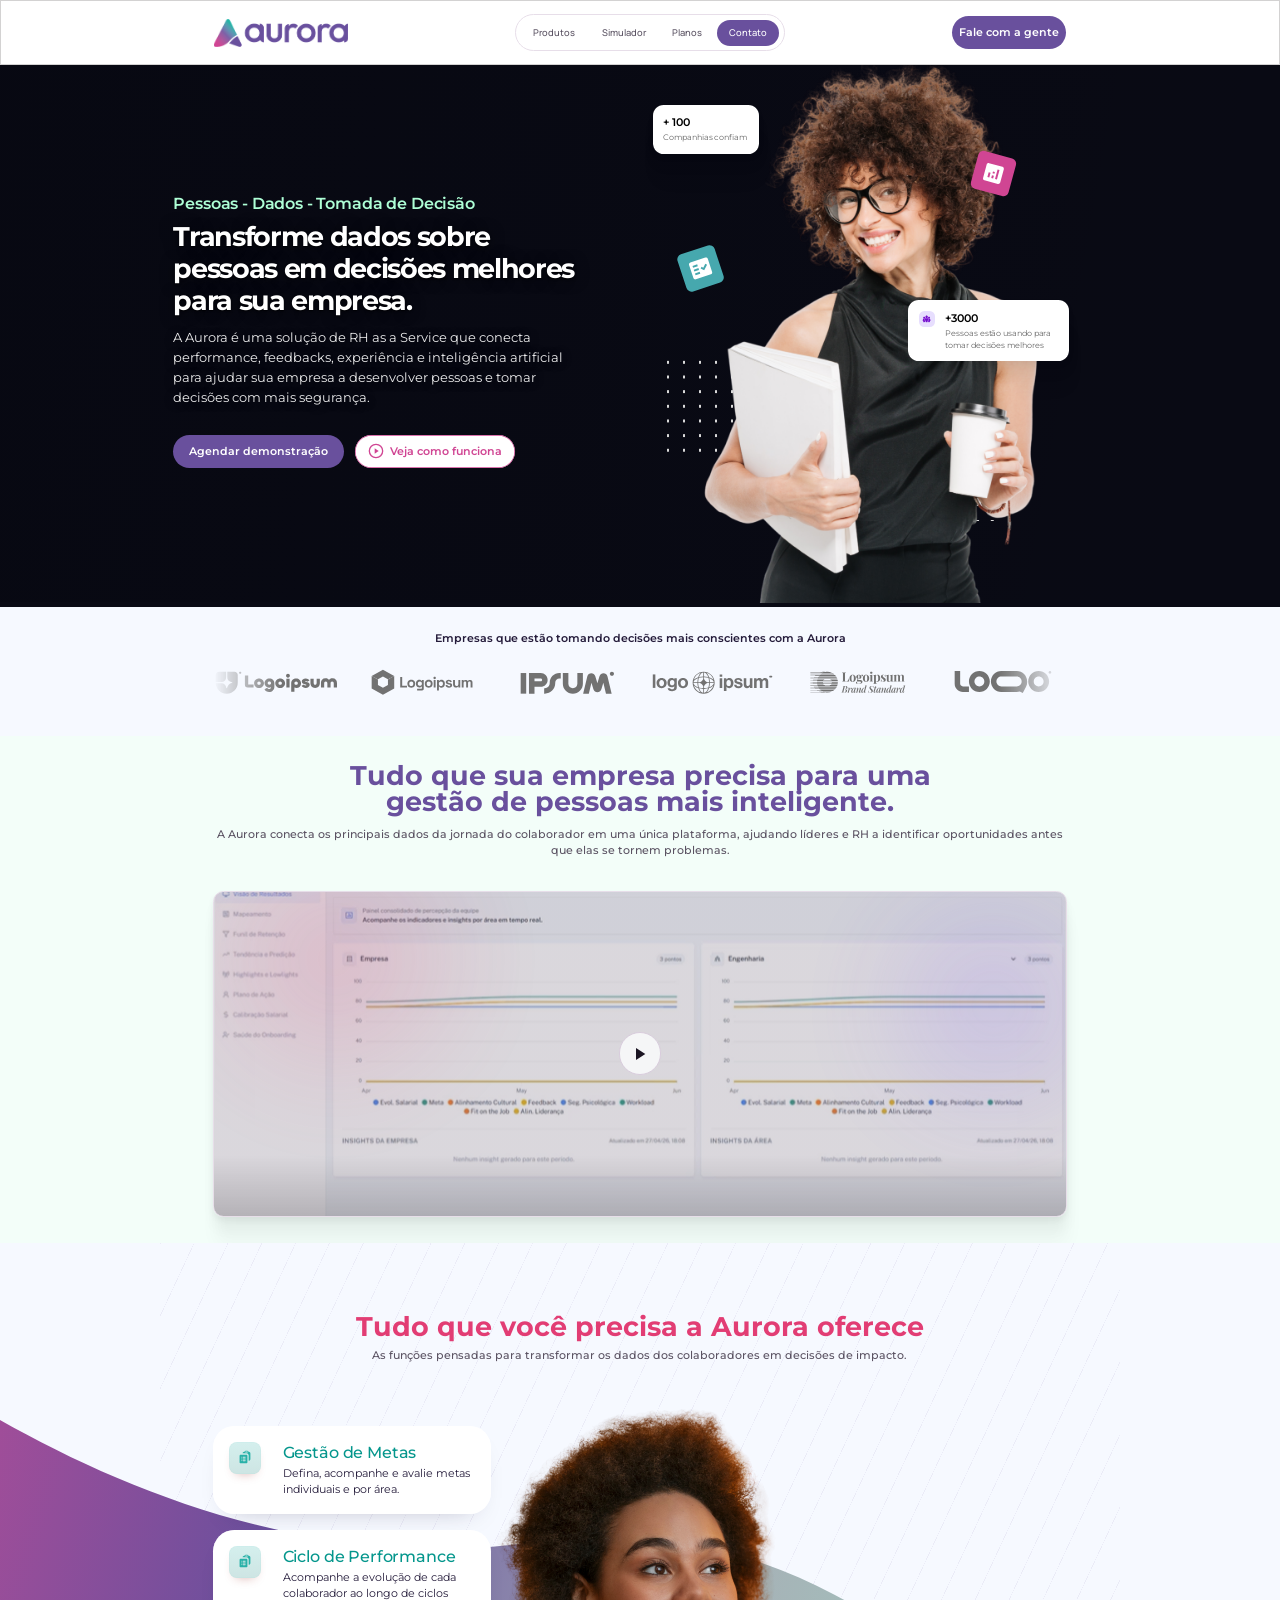
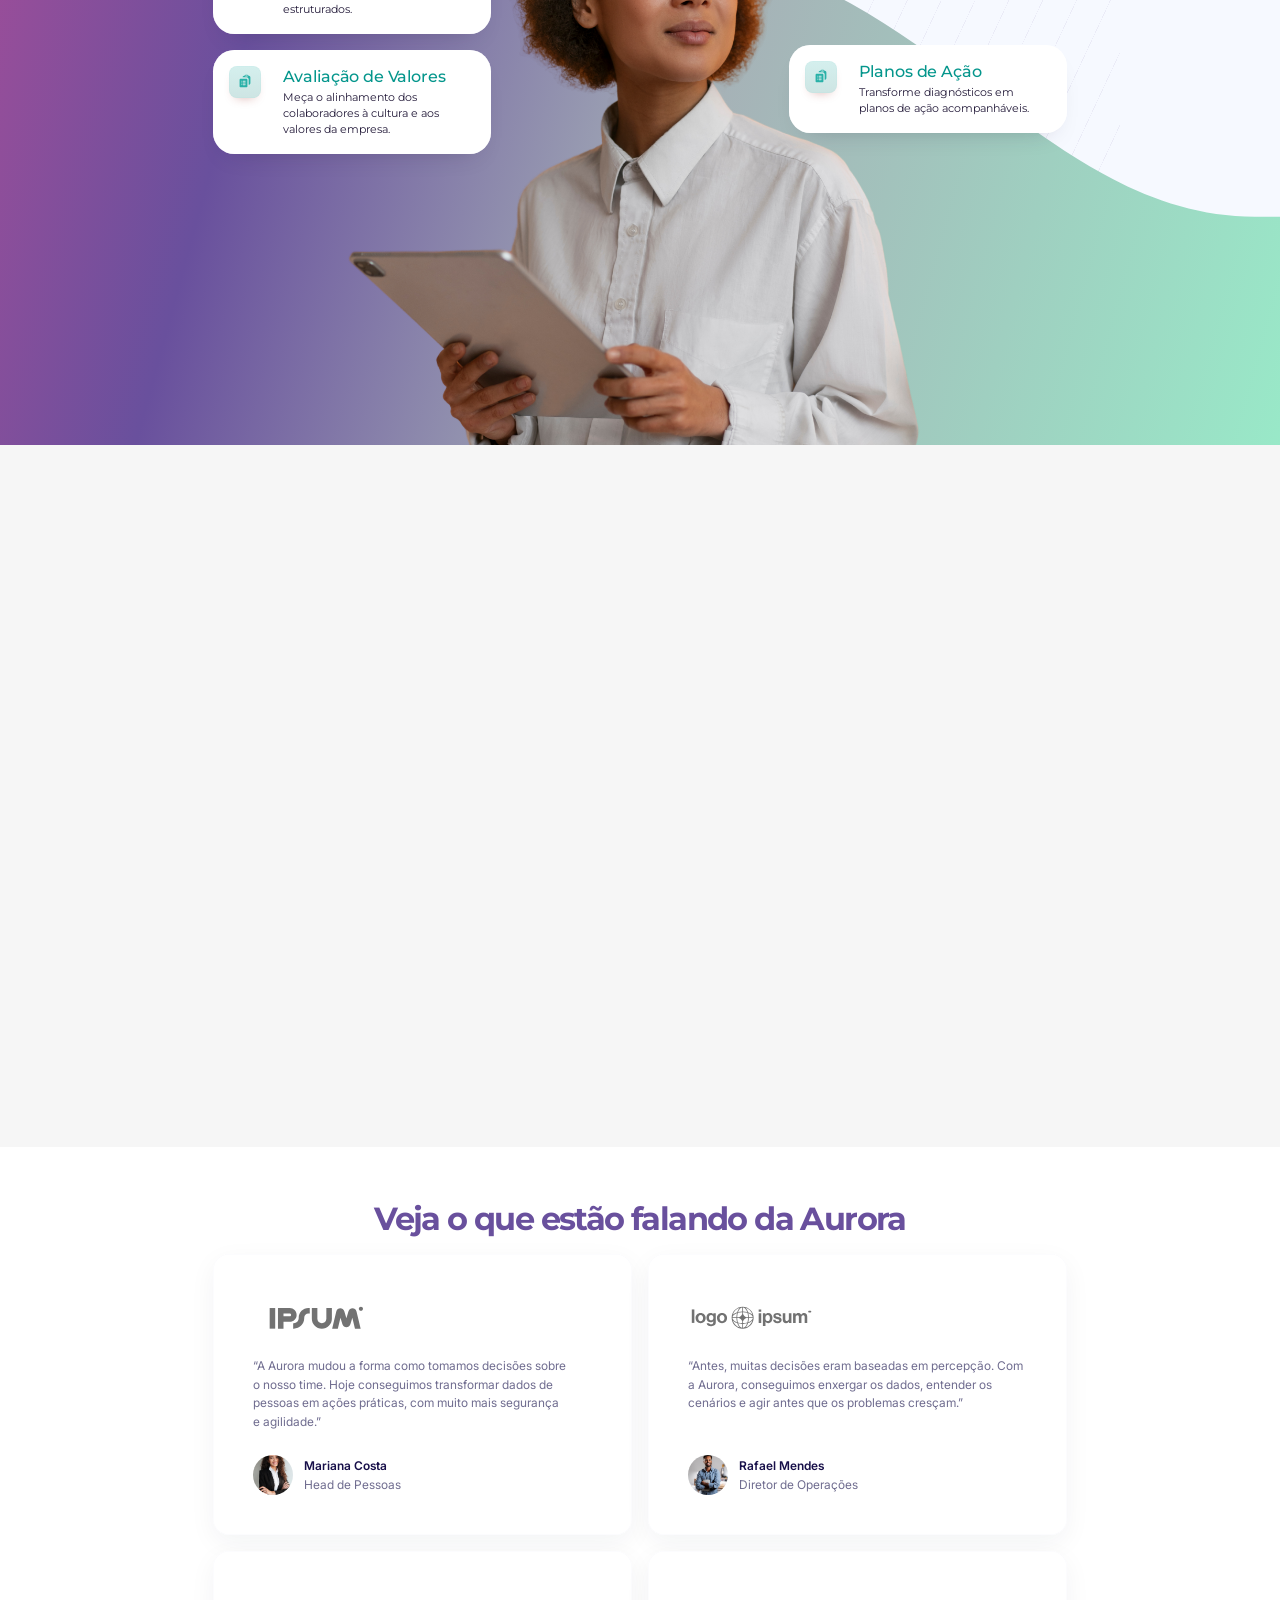
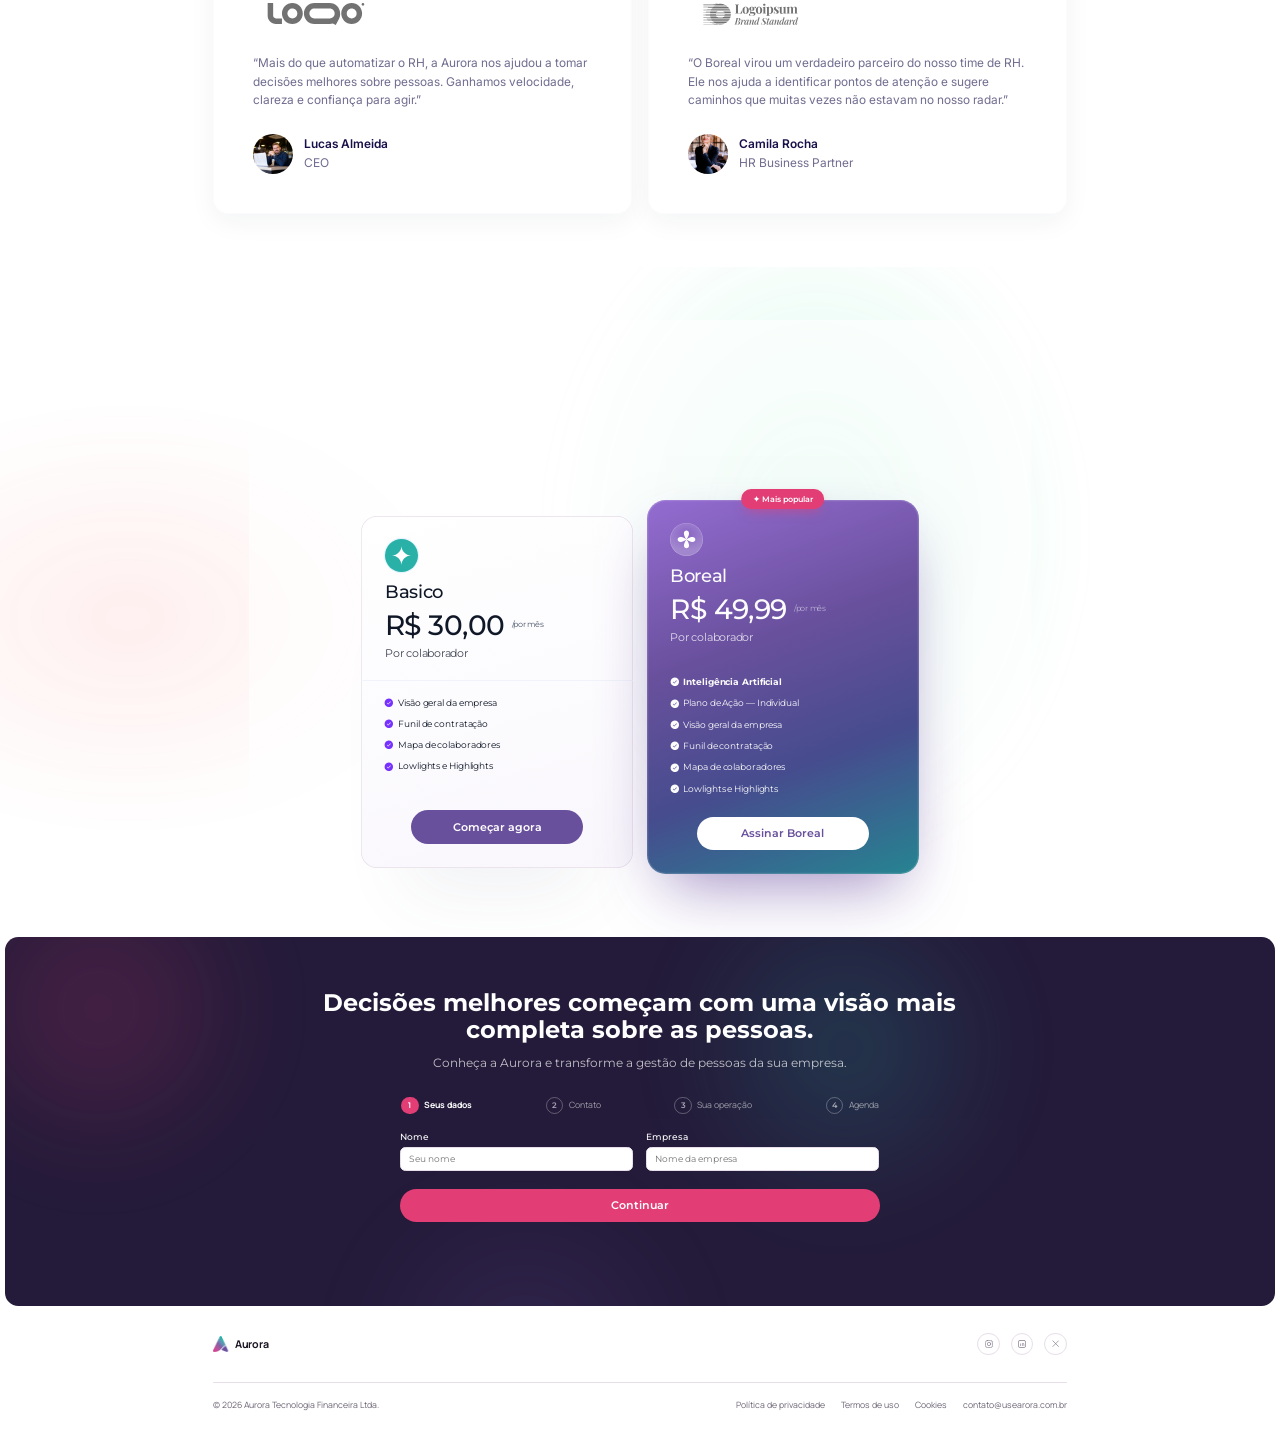
==== commit 633ca59d: "v3 - atualizacao js, css e index" ====
--- a/index.html
+++ b/index.html
@@ -34,38 +34,40 @@
 
       <section class="hero" data-r="hero" id="top">
         <div class="hero-band" data-r="band">
-          <div class="hero-decor" data-r="deco" aria-hidden="true">
-            <div class="hero-decor-blob-green"></div>
-            <div class="hero-decor-blob-red"></div>
-            <div class="hero-decor-blob-purple"></div>
-            <div class="hero-decor-lines"></div>
+          <div class="hero-bg-video-wrap" aria-hidden="true">
+            <video class="hero-bg-video" autoplay muted loop playsinline preload="auto"
+              poster="assets/hero-aurora-bg-poster.jpg">
+              <source src="assets/hero-aurora-bg.mp4" type="video/mp4">
+            </video>
+            <div class="hero-bg-scrim"></div>
           </div>
 
           <div class="hero-copy" data-r="hero-copy">
             <div class="hero-copy-stack">
-              <div class="hero-heading-group">
+              <div class="hero-heading-group" data-reveal>
                 <span class="eyebrow-text" data-r="wrap">Pessoas - Dados - Tomada de Decisão</span>
                 <h1 class="hero-title" data-r="h1">Transforme dados sobre pessoas em decisões melhores para sua empresa.
                 </h1>
               </div>
-              <p class="hero-desc" data-r="fw">A Aurora é uma solução de RH as a Service que conecta performance,
+              <p class="hero-desc reveal-delay-1" data-reveal data-r="fw">A Aurora é uma solução de RH as a Service que
+                conecta performance,
                 feedbacks, experiência e inteligência artificial para ajudar sua empresa a desenvolver pessoas e tomar
                 decisões com mais segurança.</p>
             </div>
-            <div class="hero-cta-row">
+            <div class="hero-cta-row reveal-delay-2" data-reveal>
               <a href="#contato" data-nav class="btn-cta-hero hero-cta-primary">Agendar demonstração</a>
-              <button type="button" class="btn-outline-pink js-open-video hero-cta-secondary">
+              <a href="#demo" data-nav class="btn-outline-pink hero-cta-secondary">
                 <svg class="no-shrink" aria-hidden="true" focusable="false" width="24" height="24" viewBox="0 0 24 24"
                   fill="none" stroke="rgb(208,69,147)" stroke-width="2" stroke-linecap="round" stroke-linejoin="round">
                   <circle cx="12" cy="12" r="10"></circle>
                   <polygon points="10 8 16 12 10 16 10 8" fill="rgb(208,69,147)" stroke="none"></polygon>
                 </svg>
                 Veja como funciona
-              </button>
-            </div>
-          </div>
-
-          <div class="hero-art" data-r="hero-art">
+              </a>
+            </div>
+          </div>
+
+          <div class="hero-art reveal-delay-3" data-reveal data-r="hero-art">
             <div class="hero-art-dots-a"></div>
             <div class="hero-art-dots-b"></div>
             <div class="hero-art-photo"></div>
@@ -114,14 +116,14 @@
         </div>
       </section>
 
-      <section class="demo" data-r="demo">
-        <div class="demo-head">
+      <section class="demo" data-r="demo" id="demo">
+        <div class="demo-head" data-reveal>
           <h2 class="demo-title" data-r="h2">Tudo que sua empresa precisa para uma gestão de pessoas mais inteligente.
           </h2>
           <p class="demo-desc">A Aurora conecta os principais dados da jornada do colaborador em uma única plataforma,
             ajudando líderes e RH a identificar oportunidades antes que elas se tornem problemas.</p>
         </div>
-        <div class="demo-frame-box" data-r="demo-frame">
+        <div class="demo-frame-box reveal-delay-1" data-reveal data-r="demo-frame">
           <div class="demo-frame-glow">
             <div class="demo-glow-pink"></div>
             <div class="demo-glow-purple"></div>
@@ -139,7 +141,7 @@
       <section class="features" data-r="feat" id="produtos">
         <div class="features-band" data-r="band">
           <div class="features-decor-lines" data-r="deco" aria-hidden="true"></div>
-          <div class="features-head" data-r="feat-head">
+          <div class="features-head" data-r="feat-head" data-reveal>
             <h2 class="features-title" data-r="h2">Tudo que você precisa a Aurora oferece</h2>
             <p class="features-desc" data-r="wrap">As funções pensadas para transformar os dados dos colaboradores em
               decisões de impacto.</p>
@@ -160,8 +162,8 @@
           </svg>
           <div class="features-decor-photo" data-r="deco" aria-hidden="true"></div>
 
-          <div class="features-col-left" data-r="feat-col">
-            <div class="feat-card feature-card">
+          <div class="features-col-left" data-r="feat-col" data-reveal-stagger>
+            <div class="feat-card feature-card" data-reveal>
               <div class="feature-card-icon-wrap">
                 <span class="feature-icon-a-pos" data-icon="ic-feat-a" data-icon-color="rgb(41,177,168)"></span>
                 <span class="feature-icon-b-pos" data-icon="ic-feat-b" data-icon-color="rgb(41,177,168)"></span>
@@ -171,7 +173,7 @@
                 <span class="feature-card-body">Defina, acompanhe e avalie metas individuais e por área.</span>
               </div>
             </div>
-            <div class="feat-card feature-card">
+            <div class="feat-card feature-card" data-reveal>
               <div class="feature-card-icon-wrap">
                 <span class="feature-icon-a-pos" data-icon="ic-feat-a" data-icon-color="rgb(41,177,168)"></span>
                 <span class="feature-icon-b-pos" data-icon="ic-feat-b" data-icon-color="rgb(41,177,168)"></span>
@@ -182,7 +184,7 @@
                   estruturados.</span>
               </div>
             </div>
-            <div class="feat-card feature-card">
+            <div class="feat-card feature-card" data-reveal>
               <div class="feature-card-icon-wrap">
                 <span class="feature-icon-a-pos" data-icon="ic-feat-a" data-icon-color="rgb(41,177,168)"></span>
                 <span class="feature-icon-b-pos" data-icon="ic-feat-b" data-icon-color="rgb(41,177,168)"></span>
@@ -195,8 +197,8 @@
             </div>
           </div>
 
-          <div class="features-col-right" data-r="feat-col">
-            <div class="feat-card feature-card">
+          <div class="features-col-right" data-r="feat-col" data-reveal-stagger>
+            <div class="feat-card feature-card" data-reveal>
               <div class="feature-card-icon-wrap">
                 <span class="feature-icon-a-pos" data-icon="ic-feat-a" data-icon-color="rgb(41,177,168)"></span>
                 <span class="feature-icon-b-pos" data-icon="ic-feat-b" data-icon-color="rgb(41,177,168)"></span>
@@ -206,7 +208,7 @@
                 <span class="feature-card-body">Transforme diagnósticos em planos de ação acompanháveis.</span>
               </div>
             </div>
-            <div class="feat-card feature-card">
+            <div class="feat-card feature-card" data-reveal>
               <div class="feature-card-icon-wrap">
                 <span class="feature-icon-a-pos" data-icon="ic-feat-a" data-icon-color="rgb(41,177,168)"></span>
                 <span class="feature-icon-b-pos" data-icon="ic-feat-b" data-icon-color="rgb(41,177,168)"></span>
@@ -216,7 +218,7 @@
                 <span class="feature-card-body">Crie pesquisas sob medida para as necessidades da sua operação.</span>
               </div>
             </div>
-            <div class="feat-card feature-card">
+            <div class="feat-card feature-card" data-reveal>
               <div class="feature-card-icon-wrap">
                 <span class="feature-icon-a-pos" data-icon="ic-feat-a" data-icon-color="rgb(41,177,168)"></span>
                 <span class="feature-icon-b-pos" data-icon="ic-feat-b" data-icon-color="rgb(41,177,168)"></span>
@@ -232,7 +234,7 @@
 
       <section class="boreal" data-r="boreal" id="boreal">
         <div class="boreal-col" data-r="col-fw">
-          <div class="boreal-text-stack">
+          <div class="boreal-text-stack" data-reveal>
             <div class="hero-copy-stack">
               <span class="eyebrow-text" data-r="wrap">Conheça o chatbot Boreal ✦</span>
               <h2 class="boreal-title" data-r="h2">Sua nova inteligência para entender melhor as pessoas.</h2>
@@ -242,7 +244,7 @@
               claros e acionáveis.</p>
             <span class="boreal-cta-label">Simule uma conversa agora</span>
           </div>
-          <article class="boreal-mini-card">
+          <article class="boreal-mini-card reveal-delay-1" data-reveal>
             <div class="boreal-mini-card-icon">
               <span data-icon="ic-spark" data-icon-color="rgb(226,61,116)"></span>
             </div>
@@ -252,7 +254,7 @@
           </article>
         </div>
 
-        <div class="chat-widget" data-r="chat">
+        <div class="chat-widget reveal-delay-2" data-reveal data-r="chat">
           <div class="chat-header">
             <span data-icon="icon-robot" data-icon-color="rgb(226,61,116)"
               data-icon-fills="rgb(226,61,116),rgb(255,255,255)"></span>
@@ -267,35 +269,11 @@
 
           <div class="chat-messages" id="chat-body" role="log" aria-live="polite" aria-relevant="additions"
             aria-label="Conversa com o assistente Boreal">
-            <div class="chat-msg-row-bot">
-              <div class="chat-bubble-bot">Oi! Sou o Boreal da Aurora. Qual decisão você quer tomar sobre a colaboradora
-                Maria da Silva?</div>
-            </div>
-            <div class="chat-msg-row-user">
-              <div class="chat-bubble-user">Estou pensando em demitir</div>
-            </div>
-            <div class="chat-msg-row-bot">
-              <div class="chat-bubble-bot">Antes de seguir com a demissão, vale considerar alguns dados:
-                📊 Desempenho: queda de 18% nos últimos 3 meses, mas 92% das entregas anteriores estavam dentro do
-                prazo.
-                💰 Custo estimado do desligamento: R$ 18.500, considerando rescisão, encargos e custos de substituição.
-                📈 Potencial de recuperação: colaboradores em situações semelhantes tiveram aumento médio de 25% na
-                produtividade após um plano de desenvolvimento de 90 dias.
-                💡 Recomendação: antes do desligamento, sugiro um Plano de Desenvolvimento de 90 dias, com metas e
-                acompanhamento quinzenal.
-                Quer que eu estruture o plano de desenvolvimento para a Maria?</div>
-            </div>
             <div id="typing-indicator" class="hidden chat-typing" role="status">
               <span class="chat-typing-dot-1" aria-hidden="true"></span>
               <span class="chat-typing-dot-2" aria-hidden="true"></span>
               <span class="chat-typing-dot-3" aria-hidden="true"></span>
               <span class="sr-only">Boreal está digitando…</span>
-            </div>
-            <div class="chat-quick-replies">
-              <button type="button" class="quick-reply js-quick-reply chat-quick-reply-btn"
-                data-reply="Estruturar Plano de Desenvolvimento">Estruturar Plano de Desenvolvimento</button>
-              <button type="button" class="quick-reply js-quick-reply chat-quick-reply-btn"
-                data-reply="Calcular custos de demissão">Calcular custos de demissão</button>
             </div>
           </div>
 
@@ -310,9 +288,9 @@
       </section>
 
       <section class="testimonials" data-r="tst">
-        <h2 class="testimonials-title" data-r="h2">Veja o que estão falando da Aurora</h2>
-        <div class="testimonials-grid" data-r="tst-grid">
-          <div data-r="tst-card" class="tst-card testimonial-card">
+        <h2 class="testimonials-title" data-r="h2" data-reveal>Veja o que estão falando da Aurora</h2>
+        <div class="testimonials-grid" data-r="tst-grid" data-reveal-stagger>
+          <div data-r="tst-card" class="tst-card testimonial-card" data-reveal>
             <div class="boreal-text-stack">
               <span data-icon="logo4" data-icon-color="rgb(114,114,114)"></span>
               <p class="testimonial-quote">“A Aurora mudou a forma como tomamos decisões sobre o nosso time. Hoje
@@ -326,7 +304,7 @@
               </div>
             </div>
           </div>
-          <div data-r="tst-card" class="tst-card testimonial-card">
+          <div data-r="tst-card" class="tst-card testimonial-card" data-reveal>
             <div class="boreal-text-stack">
               <span data-icon="logo3" data-icon-color="rgb(114,114,114)"></span>
               <p class="testimonial-quote">“Antes, muitas decisões eram baseadas em percepção. Com a Aurora, conseguimos
@@ -340,7 +318,7 @@
               </div>
             </div>
           </div>
-          <div data-r="tst-card" class="tst-card testimonial-card">
+          <div data-r="tst-card" class="tst-card testimonial-card" data-reveal>
             <div class="boreal-text-stack">
               <span data-icon="logo1" data-icon-color="rgb(114,114,114)"></span>
               <p class="testimonial-quote">“Mais do que automatizar o RH, a Aurora nos ajudou a tomar decisões melhores
@@ -354,7 +332,7 @@
               </div>
             </div>
           </div>
-          <div data-r="tst-card" class="tst-card testimonial-card">
+          <div data-r="tst-card" class="tst-card testimonial-card" data-reveal>
             <div class="boreal-text-stack">
               <span data-icon="logo2" data-icon-color="rgb(114,114,114)"></span>
               <p class="testimonial-quote">“O Boreal virou um verdadeiro parceiro do nosso time de RH. Ele nos ajuda a
@@ -377,7 +355,7 @@
           <div class="plans-decor-red"></div>
         </div>
         <div class="plans-inner" data-r="plan-inner">
-          <div class="plans-head">
+          <div class="plans-head" data-reveal>
             <div class="plans-badge">
               <svg class="no-shrink" aria-hidden="true" focusable="false" width="18.667" height="17.778"
                 viewBox="0 0 28.444 28.444" fill="rgb(255,255,255)">
@@ -398,8 +376,8 @@
             </div>
           </div>
 
-          <div class="plans-row" data-r="plan-row">
-            <div class="plan-card-basic">
+          <div class="plans-row" data-r="plan-row" data-reveal-stagger>
+            <div class="plan-card-basic" data-reveal>
               <div class="plan-card-head">
                 <div class="plan-card-icon">
                   <svg aria-hidden="true" focusable="false" width="28.444" height="28.444" viewBox="0 0 28.444 28.444"
@@ -441,73 +419,76 @@
               </div>
             </div>
 
-            <div class="plan-card-boreal">
-              <div class="plan-card-boreal-decor">
-                <svg class="plan-card-boreal-decor-a" aria-hidden="true" focusable="false" width="299.111"
-                  height="299.111" viewBox="0 0 299.111 299.111">
-                  <defs>
-                    <linearGradient id="auroraPlanA" x1="1" y1="0" x2="0" y2="1">
-                      <stop offset="0.3551" stop-color="rgb(8,124,116)"></stop>
-                      <stop offset="0.7652" stop-color="rgb(140,149,255)"></stop>
-                    </linearGradient>
-                  </defs>
-                  <path fill="url(#auroraPlanA)"
-                    d="M 209.333 299.111 L 0 113.333 L 0 0 L 172.444 0 L 299.111 299.111 L 209.333 299.111 Z"></path>
-                </svg>
-                <svg class="plan-card-boreal-decor-b" aria-hidden="true" focusable="false" width="243.556"
-                  height="304.889" viewBox="0 0 243.556 304.889">
-                  <defs>
-                    <linearGradient id="auroraPlanB" x1="0" y1="1" x2="0.88" y2="0">
-                      <stop offset="0.4102" stop-color="rgb(4,150,140)"></stop>
-                      <stop offset="0.8766" stop-color="rgb(105,80,157)"></stop>
-                    </linearGradient>
-                  </defs>
-                  <path fill="url(#auroraPlanB)"
-                    d="M 145.326 304.889 L 0 0 L 243.556 0 L 243.556 304.889 L 145.326 304.889 Z"></path>
-                </svg>
-              </div>
-              <div class="plan-card-boreal-head">
-                <div class="plan-card-boreal-icon">
-                  <span data-icon="ic-union" data-icon-color="rgb(255,255,255)"></span>
-                </div>
-                <div class="plan-card-title-stack">
-                  <span class="plan-card-boreal-name">Boreal</span>
-                  <div class="plan-card-price-row">
-                    <span class="plan-card-boreal-price" id="price-boreal">R$ 49,99</span>
-                    <span class="price-period plan-card-boreal-price-period">/por mês</span>
-                  </div>
-                  <span class="plan-card-boreal-caption">Por colaborador</span>
-                </div>
-              </div>
-              <div class="plan-card-boreal-body">
-                <div class="plan-card-items">
-                  <div class="plan-card-item">
-                    <span data-icon="ic-check-circle" data-icon-color="rgb(252,252,253)"></span>
-                    <span class="plan-card-boreal-item-bold">Inteligência Artificial</span>
-                  </div>
-                  <div class="plan-card-item">
-                    <span data-icon="ic-check-circle" data-icon-color="rgb(252,252,253)"></span>
-                    <span class="plan-card-boreal-item-text">Plano de Ação — Individual</span>
-                  </div>
-                  <div class="plan-card-item">
-                    <span data-icon="ic-check-circle" data-icon-color="rgb(252,252,253)"></span>
-                    <span class="plan-card-boreal-item-text">Visão geral da empresa</span>
-                  </div>
-                  <div class="plan-card-item">
-                    <span data-icon="ic-check-circle" data-icon-color="rgb(252,252,253)"></span>
-                    <span class="plan-card-boreal-item-text">Funil de contratação</span>
-                  </div>
-                  <div class="plan-card-item">
-                    <span data-icon="ic-check-circle" data-icon-color="rgb(252,252,253)"></span>
-                    <span class="plan-card-boreal-item-text">Mapa de colaboradores</span>
-                  </div>
-                  <div class="plan-card-item">
-                    <span data-icon="ic-check-circle" data-icon-color="rgb(252,252,253)"></span>
-                    <span class="plan-card-boreal-item-text">Lowlights e Highlights</span>
-                  </div>
-                </div>
-                <a data-r="btn-fw" href="#contato" data-nav class="btn-plan-light plan-card-cta-boreal">Assinar
-                  Boreal</a>
+            <div class="plan-card-boreal-wrap" data-reveal>
+              <span class="plan-card-boreal-badge">✦ Mais popular</span>
+              <div class="plan-card-boreal">
+                <div class="plan-card-boreal-decor">
+                  <svg class="plan-card-boreal-decor-a" aria-hidden="true" focusable="false" width="299.111"
+                    height="299.111" viewBox="0 0 299.111 299.111">
+                    <defs>
+                      <linearGradient id="auroraPlanA" x1="1" y1="0" x2="0" y2="1">
+                        <stop offset="0.3551" stop-color="rgb(8,124,116)"></stop>
+                        <stop offset="0.7652" stop-color="rgb(140,149,255)"></stop>
+                      </linearGradient>
+                    </defs>
+                    <path fill="url(#auroraPlanA)"
+                      d="M 209.333 299.111 L 0 113.333 L 0 0 L 172.444 0 L 299.111 299.111 L 209.333 299.111 Z"></path>
+                  </svg>
+                  <svg class="plan-card-boreal-decor-b" aria-hidden="true" focusable="false" width="243.556"
+                    height="304.889" viewBox="0 0 243.556 304.889">
+                    <defs>
+                      <linearGradient id="auroraPlanB" x1="0" y1="1" x2="0.88" y2="0">
+                        <stop offset="0.4102" stop-color="rgb(4,150,140)"></stop>
+                        <stop offset="0.8766" stop-color="rgb(105,80,157)"></stop>
+                      </linearGradient>
+                    </defs>
+                    <path fill="url(#auroraPlanB)"
+                      d="M 145.326 304.889 L 0 0 L 243.556 0 L 243.556 304.889 L 145.326 304.889 Z"></path>
+                  </svg>
+                </div>
+                <div class="plan-card-boreal-head">
+                  <div class="plan-card-boreal-icon">
+                    <span data-icon="ic-union" data-icon-color="rgb(255,255,255)"></span>
+                  </div>
+                  <div class="plan-card-title-stack">
+                    <span class="plan-card-boreal-name">Boreal</span>
+                    <div class="plan-card-price-row">
+                      <span class="plan-card-boreal-price" id="price-boreal">R$ 49,99</span>
+                      <span class="price-period plan-card-boreal-price-period">/por mês</span>
+                    </div>
+                    <span class="plan-card-boreal-caption">Por colaborador</span>
+                  </div>
+                </div>
+                <div class="plan-card-boreal-body">
+                  <div class="plan-card-items">
+                    <div class="plan-card-item">
+                      <span data-icon="ic-check-circle" data-icon-color="rgb(252,252,253)"></span>
+                      <span class="plan-card-boreal-item-bold">Inteligência Artificial</span>
+                    </div>
+                    <div class="plan-card-item">
+                      <span data-icon="ic-check-circle" data-icon-color="rgb(252,252,253)"></span>
+                      <span class="plan-card-boreal-item-text">Plano de Ação — Individual</span>
+                    </div>
+                    <div class="plan-card-item">
+                      <span data-icon="ic-check-circle" data-icon-color="rgb(252,252,253)"></span>
+                      <span class="plan-card-boreal-item-text">Visão geral da empresa</span>
+                    </div>
+                    <div class="plan-card-item">
+                      <span data-icon="ic-check-circle" data-icon-color="rgb(252,252,253)"></span>
+                      <span class="plan-card-boreal-item-text">Funil de contratação</span>
+                    </div>
+                    <div class="plan-card-item">
+                      <span data-icon="ic-check-circle" data-icon-color="rgb(252,252,253)"></span>
+                      <span class="plan-card-boreal-item-text">Mapa de colaboradores</span>
+                    </div>
+                    <div class="plan-card-item">
+                      <span data-icon="ic-check-circle" data-icon-color="rgb(252,252,253)"></span>
+                      <span class="plan-card-boreal-item-text">Lowlights e Highlights</span>
+                    </div>
+                  </div>
+                  <a data-r="btn-fw" href="#contato" data-nav class="btn-plan-light plan-card-cta-boreal">Assinar
+                    Boreal</a>
+                </div>
               </div>
             </div>
           </div>
@@ -521,12 +502,12 @@
           <div class="contact-decor-teal"></div>
         </div>
         <div class="contact-inner">
-          <div class="contact-head">
+          <div class="contact-head" data-reveal>
             <h2 class="contact-title" data-r="h2">Decisões melhores começam com uma visão mais completa sobre as
               pessoas.</h2>
             <p class="contact-desc">Conheça a Aurora e transforme a gestão de pessoas da sua empresa.</p>
           </div>
-          <div class="contact-form-wrap" data-r="ct-form">
+          <div class="contact-form-wrap reveal-delay-1" data-reveal data-r="ct-form">
             <div class="contact-steps" data-r="ct-steps" role="list" aria-label="Etapas do formulário">
               <button type="button" class="contact-step-item" id="step-item-1" role="listitem">
                 <span class="contact-step-badge" id="step-badge-1" aria-hidden="true">1</span>
@@ -546,7 +527,7 @@
               </button>
             </div>
             <form class="contact-form" id="contact-form">
-              <div id="form-step-1">
+              <div id="form-step-1" class="form-step-panel">
                 <div class="contact-form-row" data-r="ct-row">
                   <label class="contact-field" data-r="fw">
                     <span class="contact-field-label">Nome</span>
@@ -560,7 +541,7 @@
                   </label>
                 </div>
               </div>
-              <div id="form-step-2" class="hidden">
+              <div id="form-step-2" class="hidden form-step-panel">
                 <div class="contact-form-row" data-r="ct-row">
                   <label class="contact-field" data-r="fw">
                     <span class="contact-field-label">E-mail</span>
@@ -574,7 +555,7 @@
                   </label>
                 </div>
               </div>
-              <div id="form-step-3" class="hidden">
+              <div id="form-step-3" class="hidden form-step-panel">
                 <div class="contact-step3-stack">
                   <label class="contact-field-simple">
                     <span class="contact-field-label">Quantidade de colaboradores</span>
@@ -594,7 +575,7 @@
                   </label>
                 </div>
               </div>
-              <div id="form-step-4" class="hidden">
+              <div id="form-step-4" class="hidden form-step-panel">
                 <div class="schedule-card">
                   <div class="schedule-card-head">
                     <span class="schedule-card-title">Agende sua reunião</span>
@@ -650,12 +631,6 @@
           <span class="footer-logo-mark"></span>
           <span class="footer-logo-text">Aurora</span>
         </a>
-        <nav class="footer-nav" data-r="ftr-nav">
-          <a href="#produtos" data-nav class="nav-link footer-nav-link">Produtos</a>
-          <a href="#boreal" data-nav class="nav-link footer-nav-link">Simulador</a>
-          <a href="#planos" data-nav class="nav-link footer-nav-link">Planos</a>
-          <a href="#contato" data-nav class="nav-link footer-nav-link">Contato</a>
-        </nav>
         <div class="hero-cta-row">
           <a href="#" aria-label="Aurora no Instagram" class="social-icon social-icon-circle">
             <svg class="icon-block" aria-hidden="true" focusable="false" width="12" height="12" viewBox="0 0 12 12"
@@ -701,7 +676,7 @@
     </div>
   </div>
 
-  <script type="module" src="script.js"></script>
+  <script src="script.js"></script>
 </body>
 
 </html>
--- a/style.css
+++ b/style.css
@@ -1,370 +1,2762 @@
-* { box-sizing: border-box; }
-html { scroll-behavior: smooth; }
-body { margin: 0; background: #EFEFF3; -webkit-font-smoothing: antialiased; }
-a { color: #E23D74; text-decoration: none; }
-a:hover { color: #D04593; }
-input, textarea, select, button { font: inherit; }
-::placeholder { color: #757575; }
-@keyframes auroraMarquee { from { transform: translateX(0); } to { transform: translateX(-50%); } }
-@keyframes auroraBlink { 0%, 100% { opacity: 1; } 50% { opacity: .25; } }
-@keyframes auroraFloat { 0%, 100% { transform: translateY(0); } 50% { transform: translateY(-10px); } }
-@keyframes auroraFadeIn { from { opacity: 0; transform: translateY(8px); } to { opacity: 1; transform: none; } }
+:root {
+  --ease-out: cubic-bezier(0.23, 1, 0.32, 1);
+  --ease-in-out: cubic-bezier(0.77, 0, 0.175, 1);
+}
+
+* {
+  box-sizing: border-box;
+}
+
+html {
+  scroll-behavior: smooth;
+}
+
+body {
+  margin: 0;
+  background: #EFEFF3;
+  -webkit-font-smoothing: antialiased;
+}
+
+a {
+  color: #E23D74;
+  text-decoration: none;
+}
+
+input,
+textarea,
+select,
+button {
+  font: inherit;
+}
+
+::placeholder {
+  color: #757575;
+}
+
+@keyframes auroraMarquee {
+  from {
+    transform: translateX(0);
+  }
+
+  to {
+    transform: translateX(-50%);
+  }
+}
+
+@keyframes auroraBlink {
+
+  0%,
+  100% {
+    opacity: 1;
+  }
+
+  50% {
+    opacity: .25;
+  }
+}
+
+@keyframes auroraFloat {
+
+  0%,
+  100% {
+    transform: translateY(0);
+  }
+
+  50% {
+    transform: translateY(-10px);
+  }
+}
+
+@keyframes auroraFadeIn {
+  from {
+    opacity: 0;
+    transform: translateY(8px);
+  }
+
+  to {
+    opacity: 1;
+    transform: none;
+  }
+}
 
 /* Interactive states (converted from the design-canvas style-hover / style-focus attributes) */
-.hidden { display: none !important; }
-.nav-link:hover { color: rgb(105,80,157) !important; }
-.btn-cta-hdr:hover { transform: translateY(-1px); box-shadow: 0 10px 24px -12px rgba(105,80,157,.8); color: rgb(255,255,255); }
-.btn-cta-hero:hover { transform: translateY(-1px); box-shadow: 0 12px 28px -14px rgba(105,80,157,.9); color: rgb(255,255,255); }
-.btn-outline-pink:hover { background: rgb(254,247,250); }
-.play-btn:hover { transform: scale(1.08); }
-.feat-card:hover { transform: translateY(-3px); box-shadow: inset 0 0 0 1px rgba(255,255,255,0.5), 0 24px 48px -26px rgba(36,27,58,.4); }
-.tst-card:hover { transform: translateY(-3px); box-shadow: inset 0 0 0 1px rgb(251,251,254), 0 20px 52px 0 rgba(25,33,61,0.09); }
-.btn-plan-dark:hover { transform: translateY(-1px); color: rgb(255,255,255); }
-.btn-plan-light:hover { transform: translateY(-1px); color: rgb(105,80,157); }
-.input-focus-pink:focus { border-color: rgb(226,61,116); }
-.quick-reply:hover { background: rgb(231,222,233); }
-.send-btn:hover { transform: scale(1.06); }
-.cal-nav-btn:hover:not(:disabled) { border-color: rgb(105,80,157); }
-.btn-outline-white:hover { background: rgba(255,255,255,0.08); }
-.btn-cta-pink:hover { transform: translateY(-1px); }
-.social-icon:hover { border-color: rgb(105,80,157); }
-.cal-day:not(:disabled):hover { background: rgba(226,61,116,0.12); }
-.cal-slot:not(:disabled):hover { border-color: rgb(105,80,157); }
+.hidden {
+  display: none !important;
+}
+
+.input-focus-pink:focus {
+  border-color: rgb(226, 61, 116);
+}
+
+/* Hover-only motion, gated so a tap on touch screens can't leave a hover
+   state "stuck" (:hover has no concept of "off" without a real pointer) */
+@media (hover: hover) and (pointer: fine) {
+  a:hover {
+    color: #D04593;
+  }
+
+  .nav-link:hover {
+    color: rgb(105, 80, 157) !important;
+  }
+
+  .nav-link-text:hover {
+    background: rgba(105, 80, 157, .12);
+  }
+
+  .nav-link-text.is-active:hover {
+    background: rgb(105, 80, 157);
+  }
+
+  .btn-cta-hdr:hover {
+    transform: translateY(-1px);
+    box-shadow: 0 10px 24px -12px rgba(105, 80, 157, .8);
+    color: rgb(255, 255, 255);
+  }
+
+  .btn-cta-hero:hover {
+    transform: translateY(-1px);
+    box-shadow: 0 12px 28px -14px rgba(105, 80, 157, .9);
+    color: rgb(255, 255, 255);
+  }
+
+  .btn-outline-pink:hover {
+    background: rgb(254, 247, 250);
+  }
+
+  .play-btn:hover {
+    transform: scale(1.08);
+  }
+
+  .feat-card:hover {
+    transform: translateY(-3px);
+    box-shadow: inset 0 0 0 1px rgba(255, 255, 255, 0.5), 0 24px 48px -26px rgba(36, 27, 58, .4);
+  }
+
+  .tst-card:hover {
+    transform: translateY(-3px);
+    box-shadow: inset 0 0 0 1px rgb(251, 251, 254), 0 20px 52px 0 rgba(25, 33, 61, 0.09);
+  }
+
+  .btn-plan-dark:hover {
+    transform: translateY(-1px);
+    color: rgb(255, 255, 255);
+  }
+
+  .btn-plan-light:hover {
+    transform: translateY(-1px);
+    color: rgb(105, 80, 157);
+  }
+
+  .quick-reply:hover {
+    background: rgb(231, 222, 233);
+  }
+
+  .send-btn:hover {
+    transform: scale(1.06);
+  }
+
+  .cal-nav-btn:hover:not(:disabled) {
+    border-color: rgb(105, 80, 157);
+  }
+
+  .btn-outline-white:hover {
+    background: rgba(255, 255, 255, 0.08);
+  }
+
+  .btn-cta-pink:hover {
+    transform: translateY(-1px);
+  }
+
+  .social-icon:hover {
+    border-color: rgb(105, 80, 157);
+  }
+
+  .cal-day:not(:disabled):hover {
+    background: rgba(226, 61, 116, 0.12);
+  }
+
+  .cal-slot:not(:disabled):hover {
+    border-color: rgb(105, 80, 157);
+  }
+}
+
+/* Scroll reveal — headings, cards and the hero fade + rise into place once;
+   IntersectionObserver adds .is-visible and stops watching (see script.js) */
+[data-reveal] {
+  opacity: 0;
+  transform: translateY(24px);
+  transition: opacity 650ms var(--ease-out), transform 650ms var(--ease-out);
+}
+
+[data-reveal].is-visible {
+  opacity: 1;
+  transform: none;
+}
+
+.reveal-delay-1 {
+  transition-delay: 90ms;
+}
+
+.reveal-delay-2 {
+  transition-delay: 180ms;
+}
+
+.reveal-delay-3 {
+  transition-delay: 270ms;
+}
+
+/* Card grids: each direct child steps in ~70ms after the previous one */
+[data-reveal-stagger]>*:nth-child(1) {
+  transition-delay: 0ms;
+}
+
+[data-reveal-stagger]>*:nth-child(2) {
+  transition-delay: 70ms;
+}
+
+[data-reveal-stagger]>*:nth-child(3) {
+  transition-delay: 140ms;
+}
+
+[data-reveal-stagger]>*:nth-child(4) {
+  transition-delay: 210ms;
+}
+
+[data-reveal-stagger]>*:nth-child(5) {
+  transition-delay: 280ms;
+}
+
+[data-reveal-stagger]>*:nth-child(6) {
+  transition-delay: 350ms;
+}
+
+/* Header gains a shadow once the page has scrolled past the top (see script.js) */
+.header {
+  transition: box-shadow 200ms ease;
+}
+
+.header.is-scrolled {
+  box-shadow: 0 12px 24px -18px rgba(36, 27, 58, .45);
+}
+
+/* Contact form steps: fade + rise in on entry only (the outgoing step is
+   removed instantly — animating both at once would need two panels
+   overlapping mid-transition, which is more complexity than this earns) */
+.form-step-panel {
+  transition: opacity 220ms var(--ease-out), transform 220ms var(--ease-out);
+}
+
+@starting-style {
+  .form-step-panel {
+    opacity: 0;
+    transform: translateY(10px);
+  }
+}
 
 /* ---- Acessibilidade ---- */
 
 /* Texto só para leitor de tela (não removido do DOM, apenas invisível na tela) */
 .sr-only {
-  position: absolute; width: 1px; height: 1px; padding: 0; margin: -1px;
-  overflow: hidden; clip: rect(0,0,0,0); white-space: nowrap; border: 0;
+  position: absolute;
+  width: 1px;
+  height: 1px;
+  padding: 0;
+  margin: -1px;
+  overflow: hidden;
+  clip: rect(0, 0, 0, 0);
+  white-space: nowrap;
+  border: 0;
 }
 
 /* Link "pular para o conteúdo", só aparece quando recebe foco do teclado */
 .skip-link {
-  position: absolute; left: 8px; top: -60px; z-index: 100;
-  background: rgb(105,80,157); color: rgb(255,255,255);
-  padding: 12px 20px; border-radius: 8px;
-  font-family: Montserrat, sans-serif; font-weight: 600; font-size: 14px;
+  position: absolute;
+  left: 8px;
+  top: -60px;
+  z-index: 100;
+  background: rgb(105, 80, 157);
+  color: rgb(255, 255, 255);
+  padding: 12px 20px;
+  border-radius: 8px;
+  font-family: Montserrat, sans-serif;
+  font-weight: 600;
+  font-size: 14px;
   transition: top .15s ease;
 }
-.skip-link:focus { top: 8px; }
+
+.skip-link:focus {
+  top: 8px;
+}
 
 /* O alvo do skip-link só precisa "receber" o foco para o leitor de tela
    pular a navegação; não precisamos de um contorno em volta da página toda */
-#main-content:focus { outline: none; }
+#main-content:focus {
+  outline: none;
+}
 
 /* Anel de foco visível para navegação por teclado (mouse não dispara :focus-visible) */
-:focus-visible { outline: 2px solid rgb(226,61,116); outline-offset: 2px; }
+:focus-visible {
+  outline: 2px solid rgb(226, 61, 116);
+  outline-offset: 2px;
+}
+
 .chat-input-field:focus-visible,
 .contact-input:focus-visible,
 .contact-select:focus-visible,
 .contact-textarea:focus-visible {
-  outline: 2px solid rgb(226,61,116);
+  outline: 2px solid rgb(226, 61, 116);
   outline-offset: 1px;
 }
 
 /* Reset de botão para os itens de etapa do formulário (agora <button>, não <div>) */
-.contact-step-item { background: none; border: 0; padding: 0; font: inherit; cursor: pointer; text-align: left; }
-.contact-step-item[aria-disabled="true"] { cursor: default; }
+.contact-step-item {
+  appearance: none;
+  -webkit-appearance: none;
+  background: none;
+  border: 0;
+  padding: 0;
+  margin: 0;
+  font: inherit;
+  cursor: pointer;
+  text-align: left;
+}
+
+.contact-step-item:focus-visible {
+  outline: 2px solid rgb(226, 61, 116);
+  outline-offset: 4px;
+  border-radius: 4px;
+}
+
+.contact-step-item[aria-disabled="true"] {
+  cursor: default;
+}
 
 /* Respeita a preferência do sistema por menos movimento */
-@media (prefers-reduced-motion: reduce) {
+/* @media (prefers-reduced-motion: reduce) {
   *, *::before, *::after {
     animation-duration: .001ms !important;
     animation-iteration-count: 1 !important;
     transition-duration: .001ms !important;
   }
   html { scroll-behavior: auto !important; }
-}
+} */
 
 @media (max-width: 1279px) {
-  [data-r="root"] { width: 100% !important; max-width: 100% !important; transform: none !important; margin-bottom: 0 !important; }
-  [data-r="deco"] { display: none !important; }
-  [data-r="fw"] { width: 100% !important; max-width: 100% !important; height: auto !important; }
-  [data-r="col-fw"] { width: 100% !important; flex-shrink: 1 !important; }
-  [data-r="btn-fw"] { width: 100% !important; }
-  [data-r="wrap"] { white-space: normal !important; }
-  [data-r="h1"] { font-size: 30px !important; }
-  [data-r="h2"] { width: 100% !important; font-size: 27px !important; line-height: 1.2 !important; }
-
-  [data-r="hdr"] { height: auto !important; flex-wrap: wrap !important; gap: 12px !important; padding: 14px 20px !important; justify-content: space-between !important; }
-  [data-r="hdr-logo"] { width: 150px !important; height: 32px !important; }
-  [data-r="hdr-cta"] { width: auto !important; height: 42px !important; font-size: 14px !important; padding: 0 18px !important; }
-  [data-r="hdr-nav"] { order: 3 !important; width: 100% !important; height: 44px !important; gap: 20px !important; padding: 8px 14px !important; overflow-x: auto !important; justify-content: flex-start !important; scrollbar-width: none !important; }
-  [data-r="hdr-nav"]::-webkit-scrollbar { display: none; }
-
-  [data-r="band"] { width: 100% !important; height: auto !important; margin: 0 !important; }
-  [data-r="hero"] { height: auto !important; padding: 36px 20px 0 !important; }
-  [data-r="hero-copy"] { position: static !important; width: 100% !important; gap: 28px !important; align-items: center !important; text-align: center !important; }
-  [data-r="hero-copy"] > div > div { align-items: center !important; }
-  [data-r="hero-copy"] > div:last-child { flex-wrap: wrap !important; justify-content: center !important; }
-  [data-r="hero-art"] { position: relative !important; left: auto !important; top: auto !important; width: 615px !important; transform: scale(.5) !important; transform-origin: top center !important; margin: 8px auto -287px !important; }
-
-  [data-r="logos"] { height: auto !important; padding: 32px 20px !important; text-align: center !important; }
-  [data-r="demo"] { height: auto !important; padding: 48px 20px !important; gap: 28px !important; }
-  [data-r="demo-frame"] { height: 300px !important; }
-
-  [data-r="feat"] { height: auto !important; display: flex !important; flex-direction: column !important; gap: 24px !important; padding: 48px 20px !important; }
-  [data-r="feat-head"] { position: static !important; width: 100% !important; }
-  [data-r="feat-col"] { position: static !important; width: 100% !important; max-width: 560px !important; margin: 0 auto !important; }
-  [data-r="feat"] { align-items: center !important; }
-  [data-r="demo"], [data-r="tst"], [data-r="ct"], [data-r="logos"] { align-items: center !important; }
-  [data-r="tst-grid"], [data-r="ct-form"], [data-r="demo-frame"] { max-width: 640px !important; margin: 0 auto !important; }
-  [data-r="plan-row"] { max-width: 460px !important; margin: 0 auto !important; }
-
-  [data-r="boreal"] { flex-direction: column !important; padding: 48px 20px !important; gap: 28px !important; align-items: center !important; }
-  [data-r="col-fw"] { align-items: center !important; text-align: center !important; }
-  [data-r="col-fw"] > div, [data-r="col-fw"] > div > div { align-items: center !important; }
-  [data-r="col-fw"] article { align-items: center !important; text-align: center !important; }
-  [data-r="chat"] { width: 100% !important; height: 620px !important; flex-shrink: 1 !important; }
-
-  [data-r="tst"] { padding: 48px 20px !important; }
-  [data-r="tst-grid"] { grid-template-columns: 1fr !important; }
-  [data-r="tst-card"] { padding: 28px !important; gap: 24px !important; }
-
-  [data-r="plan"] { padding: 48px 16px !important; }
-  [data-r="plan-inner"] { padding: 16px 8px !important; gap: 32px !important; }
-  [data-r="plan-h2"] { font-size: 30px !important; line-height: 1.15 !important; text-align: center !important; white-space: normal !important; }
-  [data-r="plan-row"] { width: 100% !important; flex-direction: column !important; gap: 20px !important; }
-
-  [data-r="ct"] { padding: 48px 20px !important; border-radius: 0 !important; }
-  [data-r="ct-form"] { width: 100% !important; }
-  [data-r="ct-steps"] { gap: 8px !important; padding: 0 !important; justify-content: center !important; }
-  [data-r="ct-form"] > form > div:last-child { text-align: center !important; }
-  [data-r="ct-steps"] > div > span:last-child { display: none !important; }
-  [data-r="ct-row"] { flex-direction: column !important; gap: 16px !important; }
-  [data-r="cal-cols"] { flex-direction: column !important; }
-
-  [data-r="ftr"] { padding: 0 20px !important; }
-  [data-r="ftr-row"] { flex-direction: column !important; gap: 20px !important; text-align: center !important; padding: 28px 0 !important; }
-  [data-r="ftr-nav"] { flex-wrap: wrap !important; justify-content: center !important; gap: 16px 24px !important; }
-  [data-r="ftr-legal"] { flex-wrap: wrap !important; justify-content: center !important; gap: 10px 18px !important; }
+  [data-r="root"] {
+    width: 100% !important;
+    max-width: 100% !important;
+    transform: none !important;
+    margin-bottom: 0 !important;
+  }
+
+  [data-r="deco"] {
+    display: none !important;
+  }
+
+  [data-r="fw"] {
+    width: 100% !important;
+    max-width: 100% !important;
+    height: auto !important;
+  }
+
+  [data-r="col-fw"] {
+    width: 100% !important;
+    flex-shrink: 1 !important;
+  }
+
+  [data-r="btn-fw"] {
+    width: 100% !important;
+  }
+
+  [data-r="wrap"] {
+    white-space: normal !important;
+  }
+
+  [data-r="h1"] {
+    font-size: 30px !important;
+  }
+
+  [data-r="h2"] {
+    width: 100% !important;
+    font-size: 27px !important;
+    line-height: 1.2 !important;
+  }
+
+  [data-r="hdr"] {
+    height: auto !important;
+    flex-wrap: wrap !important;
+    gap: 12px !important;
+    padding: 14px 20px !important;
+    justify-content: space-between !important;
+  }
+
+  [data-r="hdr-logo"] {
+    width: 150px !important;
+    height: 32px !important;
+  }
+
+  [data-r="hdr-cta"] {
+    width: auto !important;
+    height: 42px !important;
+    font-size: 14px !important;
+    padding: 0 18px !important;
+  }
+
+  [data-r="hdr-nav"] {
+    order: 3 !important;
+    width: 100% !important;
+    height: 44px !important;
+    gap: 20px !important;
+    padding: 8px 14px !important;
+    overflow-x: auto !important;
+    justify-content: flex-start !important;
+    scrollbar-width: none !important;
+  }
+
+  [data-r="hdr-nav"]::-webkit-scrollbar {
+    display: none;
+  }
+
+  [data-r="band"] {
+    width: 100% !important;
+    height: auto !important;
+    margin: 0 !important;
+  }
+
+  [data-r="hero"] {
+    height: auto !important;
+    padding: 36px 20px 0 !important;
+  }
+
+  [data-r="hero-copy"] {
+    position: static !important;
+    width: 100% !important;
+    gap: 28px !important;
+    align-items: center !important;
+    text-align: center !important;
+  }
+
+  [data-r="hero-copy"]>div>div {
+    align-items: center !important;
+  }
+
+  [data-r="hero-copy"]>div:last-child {
+    flex-wrap: wrap !important;
+    justify-content: center !important;
+  }
+
+  [data-r="hero-art"] {
+    position: relative !important;
+    left: auto !important;
+    top: auto !important;
+    width: 615px !important;
+    transform: scale(.5) !important;
+    transform-origin: top center !important;
+    margin: 8px auto -287px !important;
+  }
+
+  [data-r="logos"] {
+    height: auto !important;
+    padding: 32px 20px !important;
+    text-align: center !important;
+  }
+
+  [data-r="demo"] {
+    height: auto !important;
+    padding: 48px 20px !important;
+    gap: 28px !important;
+  }
+
+  [data-r="demo-frame"] {
+    height: 300px !important;
+  }
+
+  [data-r="feat"] {
+    height: auto !important;
+    display: flex !important;
+    flex-direction: column !important;
+    gap: 24px !important;
+    padding: 48px 20px !important;
+  }
+
+  [data-r="feat-head"] {
+    position: static !important;
+    width: 100% !important;
+  }
+
+  [data-r="feat-col"] {
+    position: static !important;
+    width: 100% !important;
+    max-width: 560px !important;
+    margin: 0 auto !important;
+  }
+
+  [data-r="feat"] {
+    align-items: center !important;
+  }
+
+  [data-r="demo"],
+  [data-r="tst"],
+  [data-r="ct"],
+  [data-r="logos"] {
+    align-items: center !important;
+  }
+
+  [data-r="tst-grid"],
+  [data-r="ct-form"],
+  [data-r="demo-frame"] {
+    max-width: 640px !important;
+    margin: 0 auto !important;
+  }
+
+  [data-r="plan-row"] {
+    max-width: 460px !important;
+    margin: 0 auto !important;
+  }
+
+  [data-r="boreal"] {
+    flex-direction: column !important;
+    padding: 48px 20px !important;
+    gap: 28px !important;
+    align-items: center !important;
+  }
+
+  [data-r="col-fw"] {
+    align-items: center !important;
+    text-align: center !important;
+  }
+
+  [data-r="col-fw"]>div,
+  [data-r="col-fw"]>div>div {
+    align-items: center !important;
+  }
+
+  [data-r="col-fw"] article {
+    align-items: center !important;
+    text-align: center !important;
+  }
+
+  [data-r="chat"] {
+    width: 100% !important;
+    height: 620px !important;
+    flex-shrink: 1 !important;
+  }
+
+  [data-r="tst"] {
+    padding: 48px 20px !important;
+  }
+
+  [data-r="tst-grid"] {
+    grid-template-columns: 1fr !important;
+  }
+
+  [data-r="tst-card"] {
+    padding: 28px !important;
+    gap: 24px !important;
+  }
+
+  [data-r="plan"] {
+    padding: 48px 16px !important;
+  }
+
+  [data-r="plan-inner"] {
+    padding: 16px 8px !important;
+    gap: 32px !important;
+  }
+
+  [data-r="plan-h2"] {
+    font-size: 30px !important;
+    line-height: 1.15 !important;
+    text-align: center !important;
+    white-space: normal !important;
+  }
+
+  [data-r="plan-row"] {
+    width: 100% !important;
+    flex-direction: column !important;
+    gap: 20px !important;
+  }
+
+  [data-r="ct"] {
+    padding: 48px 20px !important;
+    border-radius: 0 !important;
+  }
+
+  [data-r="ct-form"] {
+    width: 100% !important;
+  }
+
+  [data-r="ct-steps"] {
+    gap: 8px !important;
+    padding: 0 !important;
+    justify-content: center !important;
+  }
+
+  [data-r="ct-form"]>form>div:last-child {
+    text-align: center !important;
+  }
+
+  [data-r="ct-steps"]>div>span:last-child {
+    display: none !important;
+  }
+
+  [data-r="ct-row"] {
+    flex-direction: column !important;
+    gap: 16px !important;
+  }
+
+  [data-r="cal-cols"] {
+    flex-direction: column !important;
+  }
+
+  [data-r="ftr"] {
+    padding: 0 20px !important;
+  }
+
+  [data-r="ftr-row"] {
+    flex-direction: column !important;
+    gap: 20px !important;
+    text-align: center !important;
+    padding: 28px 0 !important;
+  }
+
+  [data-r="ftr-legal"] {
+    flex-wrap: wrap !important;
+    justify-content: center !important;
+    gap: 10px 18px !important;
+  }
 }
 
 @media (max-width: 560px) {
-  [data-r="h1"] { font-size: 26px !important; }
-  [data-r="h2"], [data-r="plan-h2"] { font-size: 23px !important; }
-  [data-r="hero-art"] { transform: scale(.42) !important; margin: 4px 0 -334px !important; }
-  [data-r="demo-frame"] { height: 220px !important; }
-  [data-r="chat"] { height: 560px !important; }
-  [data-r="tst-card"] { padding: 22px !important; }
+  [data-r="h1"] {
+    font-size: 26px !important;
+  }
+
+  [data-r="h2"],
+  [data-r="plan-h2"] {
+    font-size: 23px !important;
+  }
+
+  [data-r="hero-art"] {
+    transform: scale(.42) !important;
+    margin: 4px 0 -334px !important;
+  }
+
+  [data-r="demo-frame"] {
+    height: 220px !important;
+  }
+
+  [data-r="chat"] {
+    height: 560px !important;
+  }
+
+  [data-r="tst-card"] {
+    padding: 22px !important;
+  }
 }
 
 /* ---- Element styles (extracted from inline style attributes) ---- */
-.page { width: 1920px; margin: 0 auto; background: rgb(255,255,255); font-family: Montserrat, sans-serif; color: rgb(36,27,58); overflow: hidden; }
-.header { position: sticky; top: 0; z-index: 40; height: 98px; background: rgb(255,255,255); border: 1px solid rgb(211,210,210); display: flex; flex-direction: row; padding: 0 320px; justify-content: space-between; align-items: center; }
-.header-logo { width: 200px; height: 42px; background: url(assets/logo-aurora.png) center / cover no-repeat; flex-shrink: 0; }
-.header-nav { height: 56px; border-radius: 999px; background: rgba(255,255,255,0.72); border: 1px solid rgb(231,222,233); backdrop-filter: blur(20px); display: flex; flex-direction: row; gap: 32px; padding: 8px 20px; align-items: center; }
-.nav-link-text { font-family: Manrope, sans-serif; font-weight: 400; font-size: 14px; line-height: 21px; color: rgb(91,83,99); white-space: nowrap; }
-.header-cta { width: 170px; height: 50px; border-radius: 100px; background: rgb(105,80,157); display: flex; flex-direction: row; gap: 8px; padding: 0 16px; justify-content: center; align-items: center; font-weight: 600; font-size: 16px; line-height: 1.5; color: rgb(255,255,255); white-space: nowrap; flex-shrink: 0; transition: transform .18s ease, box-shadow .18s ease; }
-.hero { position: relative; height: 812px; overflow: hidden; background: rgb(255,255,255); }
-.hero-band { position: relative; width: 1920px; height: 805px; margin: 0 auto; }
-.hero-decor { position: absolute; left: 0; top: -100px; width: 1920px; height: 912px; opacity: .7; overflow: hidden; pointer-events: none; }
-.hero-decor-blob-green { position: absolute; left: -180px; top: 40px; width: 808px; height: 1034px; border-radius: 50%; background: radial-gradient(closest-side, rgba(0,221,129,.30), rgba(0,221,129,0)); filter: blur(40px); }
-.hero-decor-blob-red { position: absolute; left: 620px; top: -220px; width: 984px; height: 653px; border-radius: 50%; background: radial-gradient(closest-side, rgba(255,69,69,.16), rgba(255,69,69,0)); filter: blur(30px); }
-.hero-decor-blob-purple { position: absolute; left: 300px; top: 420px; width: 900px; height: 620px; border-radius: 50%; background: radial-gradient(closest-side, rgba(124,92,250,.16), rgba(124,92,250,0)); filter: blur(30px); }
-.hero-decor-lines { position: absolute; inset: 0; opacity: .1; background-image: repeating-linear-gradient(115deg, rgb(105,80,157) 0 1px, transparent 1px 46px); width: 100%; height: 100%; }
-.hero-copy { position: absolute; left: 260px; top: 190px; width: 632px; display: flex; flex-direction: column; gap: 40px; align-items: flex-start; }
-.hero-copy-stack { display: flex; flex-direction: column; gap: 16px; align-items: flex-start; align-self: stretch; }
-.hero-heading-group { display: flex; flex-direction: column; gap: 8px; align-items: flex-start; align-self: stretch; }
-.eyebrow-text { font-weight: 600; font-size: 24px; line-height: 1.5; letter-spacing: -0.01em; color: rgb(105,80,157); white-space: nowrap; }
-.hero-title { margin: 0; font-weight: 700; font-size: 40px; line-height: 1.2; letter-spacing: -0.05em; color: rgb(43,43,43); text-wrap: pretty; }
-.hero-desc { margin: 0; width: 632px; font-weight: 400; font-size: 20px; line-height: 1.5; color: rgb(36,27,58); text-wrap: pretty; }
-.hero-cta-row { display: flex; flex-direction: row; gap: 16px; align-items: center; }
-.hero-cta-primary { height: 50px; border-radius: 100px; background: rgb(105,80,157); display: flex; flex-direction: row; gap: 8px; padding: 0 24px; justify-content: center; align-items: center; font-weight: 600; font-size: 16px; color: rgb(255,255,255); white-space: nowrap; transition: transform .18s ease, box-shadow .18s ease; }
-.hero-cta-secondary { height: 50px; border-radius: 100px; background: rgb(255,255,255); box-shadow: inset 0 0 0 1px rgb(208,69,147); border: 0; display: flex; flex-direction: row; gap: 8px; padding: 0 20px; justify-content: center; align-items: center; cursor: pointer; font-weight: 600; font-size: 16px; color: rgb(208,69,147); white-space: nowrap; transition: background .18s ease; }
-.no-shrink { flex-shrink: 0; }
-.hero-art { position: absolute; left: 990px; top: 59px; width: 615px; height: 573px; }
-.hero-art-dots-a { position: absolute; left: 0; top: 375px; width: 180px; height: 156px; background-image: radial-gradient(circle, rgb(217,217,217) 2px, transparent 2.2px); background-size: 24px 22px; }
-.hero-art-dots-b { position: absolute; left: 356px; top: 445px; width: 156px; height: 180px; background-image: radial-gradient(circle, rgb(217,217,217) 2px, transparent 2.2px); background-size: 22px 24px; }
-.hero-art-photo { position: absolute; left: -308px; top: -67px; width: 1277px; height: 815px; background: url(assets/hero.png) 50% -18.957% / 100% 104.471% no-repeat; }
-.hero-art-card-companies { position: absolute; left: -11px; top: 0; width: 159px; height: 74px; border-radius: 16px; background: rgb(255,255,255); box-shadow: 3px 43px 26px 0 rgba(0,0,0,0.03), 1px 19px 19px 0 rgba(0,0,0,0.04), 0 5px 10px 0 rgba(0,0,0,0.05); display: flex; flex-direction: row; gap: 16px; padding: 16px; align-items: flex-start; animation: auroraFloat 6s ease-in-out infinite; }
-.col-start { display: flex; flex-direction: column; align-items: flex-start; }
-.stat-number { font-weight: 600; font-size: 16px; line-height: 1.5; color: rgb(0,0,0); }
-.stat-label { font-weight: 400; font-size: 12px; line-height: 1.5; letter-spacing: -0.01em; color: rgb(102,102,102); white-space: nowrap; }
-.hero-art-chip-teal { position: absolute; left: 31px; top: 217px; width: 58px; height: 58px; border-radius: 8px; background: rgb(70,168,174); transform: rotate(-18.3deg); display: flex; align-items: center; justify-content: center; }
-.hero-art-chip-pink { position: absolute; left: 471px; top: 74px; width: 58px; height: 58px; border-radius: 8px; background: rgb(208,69,147); transform: rotate(15.1deg); display: flex; align-items: center; justify-content: center; }
-.hero-art-card-people { position: absolute; left: 372px; top: 293px; width: 241px; border-radius: 16px; background: rgb(255,255,255); box-shadow: 3px 43px 26px 0 rgba(0,0,0,0.03), 1px 19px 19px 0 rgba(0,0,0,0.04), 0 5px 10px 0 rgba(0,0,0,0.05); display: flex; flex-direction: row; gap: 16px; padding: 16px; align-items: flex-start; animation: auroraFloat 7.5s ease-in-out .8s infinite; }
-.icon-box-purple { width: 24px; height: 24px; border-radius: 8px; background: rgb(231,222,254); display: flex; align-items: center; justify-content: center; flex-shrink: 0; }
-.stat-caption { width: 169px; font-weight: 400; font-size: 12px; line-height: 1.5; letter-spacing: -0.01em; color: rgb(102,102,102); }
-.logos { height: 194px; background: rgb(246,249,255); display: flex; flex-direction: column; gap: 16px; padding: 40px 320px; justify-content: center; align-items: center; overflow: hidden; }
-.logos-label { font-weight: 600; font-size: 16px; line-height: 100%; color: rgb(36,27,58); white-space: nowrap; }
-.logos-mask { height: 81px; align-self: stretch; overflow: hidden; -webkit-mask: linear-gradient(90deg, transparent, #000 8%, #000 92%, transparent); mask: linear-gradient(90deg, transparent, #000 8%, #000 92%, transparent); }
-.logos-track { display: flex; flex-direction: row; align-items: center; gap: 28px; width: max-content; height: 81px; animation: auroraMarquee 26s linear infinite; }
-.logos-item { width: 190px; height: 70px; flex-shrink: 0; }
-.demo { height: 761px; background: rgb(243,254,249); display: flex; flex-direction: column; gap: 48px; padding: 40px 320px; align-items: center; }
-.demo-head { display: flex; flex-direction: column; gap: 16px; align-items: center; align-self: stretch; }
-.demo-title { margin: 0; width: 1014px; font-weight: 700; font-size: 40px; text-align: center; line-height: 100%; color: rgb(105,80,157); text-wrap: pretty; }
-.demo-desc { margin: 0; align-self: stretch; font-weight: 500; font-size: 16px; text-align: center; line-height: 150%; color: rgb(91,83,99); }
-.demo-frame-box { position: relative; height: 557px; align-self: stretch; overflow: hidden; border-radius: 16px; background: linear-gradient(rgba(132,123,140,0.3), rgba(132,123,140,0.3)), url(assets/demo.png) center / cover no-repeat; border: 1px solid rgb(231,222,233); box-shadow: 3px 43px 26px 0 rgba(0,0,0,0.03), 1px 19px 19px 0 rgba(0,0,0,0.04), 0 5px 10px 0 rgba(0,0,0,0.05); display: flex; justify-content: center; align-items: center; }
-.demo-frame-glow { position: absolute; left: 1px; top: 1px; right: 1px; bottom: 1px; opacity: .6; overflow: hidden; pointer-events: none; }
-.demo-glow-pink { position: absolute; left: -80px; top: -160px; width: 520px; height: 520px; opacity: .32; border-radius: 260px; background: radial-gradient(closest-side, rgb(226,61,116), rgba(226,61,116,0)); filter: blur(60px); }
-.demo-glow-purple { position: absolute; left: 938px; top: -60px; width: 460px; height: 460px; opacity: .32; border-radius: 230px; background: radial-gradient(closest-side, rgb(124,92,250), rgba(124,92,250,0)); filter: blur(60px); }
-.demo-play-btn { position: relative; width: 64px; height: 64px; border-radius: 32px; background: rgb(245,246,247); border: 1px solid rgb(216,204,220); backdrop-filter: blur(6px); display: flex; justify-content: center; align-items: center; cursor: pointer; transition: transform .2s ease; }
-.play-icon-offset { margin-left: 3px; }
-.features { position: relative; height: 1203px; overflow: hidden; background: rgb(246,249,255); }
-.features-band { position: relative; width: 1440px; height: 1203px; margin: 0 auto; }
-.features-decor-lines { position: absolute; inset: 0; opacity: .08; background-image: repeating-linear-gradient(115deg, rgb(105,80,157) 0 1px, transparent 1px 46px); pointer-events: none; }
-.features-head { position: absolute; left: 80px; top: 106px; width: 1280px; display: flex; flex-direction: column; gap: 8px; align-items: center; }
-.features-title { margin: 0; width: 1014px; font-weight: 700; font-size: 40px; text-align: center; line-height: 100%; color: rgb(226,61,116); }
-.features-desc { margin: 0; margin-top: 8px; font-weight: 500; font-size: 16px; text-align: center; line-height: 100%; color: rgb(91,83,99); white-space: nowrap; }
-.features-decor-blob { position: absolute; left: -532px; top: -158px; width: 2660px; height: 2248px; }
-.features-decor-photo { position: absolute; left: 161px; top: 225px; width: 1118px; height: 1073px; background: url(assets/features.png) 49.695% 50% / 143.881% 100% no-repeat; }
-.features-col-left { position: absolute; left: 80px; top: 274px; width: 416px; display: flex; flex-direction: column; gap: 24px; }
-.feature-card { border-radius: 32px; background: rgb(255,255,255); box-shadow: inset 0 0 0 1px rgba(255,255,255,0.5), 0 18px 40px -28px rgba(36,27,58,.35); padding: 24px; display: flex; flex-direction: row; gap: 32px; align-items: flex-start; transition: transform .2s ease, box-shadow .2s ease; }
-.feature-card-icon-wrap { position: relative; width: 48px; height: 48px; overflow: hidden; border-radius: 12px; background: linear-gradient(180deg, rgba(41,177,168,0.2) 0%, rgba(8,124,116,0.2) 100%), rgb(255,255,255); box-shadow: inset 0 0 0 1px rgba(41,177,168,0.04), 0 8px 16px -10px rgba(152,32,23,0.4); flex-shrink: 0; }
-.feature-icon-a-pos { position: absolute; left: 19.5px; top: 13.5px; }
-.feature-icon-b-pos { position: absolute; left: 15px; top: 19.5px; }
-.feature-card-text { display: flex; flex-direction: column; gap: 4px; align-items: flex-start; flex-grow: 1; }
-.feature-card-title { font-weight: 500; font-size: 24px; line-height: 32px; letter-spacing: -0.01em; color: rgb(4,150,140); }
-.feature-card-body { font-weight: 400; font-size: 16px; line-height: 24px; color: rgb(36,27,58); }
-.features-col-right { position: absolute; left: 944px; top: 602px; width: 416px; display: flex; flex-direction: column; gap: 24px; }
-.boreal { background: rgb(246,246,246); display: flex; flex-direction: row; padding: 80px 320px; justify-content: space-between; align-items: flex-start; gap: 40px; }
-.boreal-col { width: 524px; display: flex; flex-direction: column; gap: 24px; justify-content: center; align-items: flex-start; flex-shrink: 0; }
-.boreal-text-stack { display: flex; flex-direction: column; gap: 24px; align-items: flex-start; align-self: stretch; }
-.boreal-title { margin: 0; font-weight: 700; font-size: 48px; line-height: 1.2; letter-spacing: -0.05em; color: rgb(43,43,43); text-wrap: pretty; }
-.boreal-desc { margin: 0; width: 524px; font-weight: 400; font-size: 20px; line-height: 1.5; color: rgb(102,102,102); text-wrap: pretty; }
-.boreal-cta-label { font-weight: 600; font-size: 20px; line-height: 1.5; color: rgb(226,61,116); }
-.boreal-mini-card { border-radius: 20px; background: rgb(254,247,250); border: 1px solid rgb(231,222,233); display: flex; flex-direction: column; gap: 16px; padding: 32px; align-items: flex-start; align-self: stretch; }
-.boreal-mini-card-icon { width: 44px; height: 44px; border-radius: 12px; background: rgb(245,239,243); border: 1px solid rgb(231,222,233); display: flex; justify-content: center; align-items: center; }
-.boreal-mini-card-title { align-self: stretch; font-weight: 600; font-size: 18px; line-height: 28px; color: rgb(27,21,35); }
-.boreal-mini-card-desc { align-self: stretch; font-weight: 400; font-size: 14px; line-height: 20px; color: rgb(91,83,99); }
-.chat-widget { width: 633px; height: 892px; overflow: hidden; border-radius: 20px; background: rgba(245,168,200,0.1); border: 1px solid rgb(231,222,233); display: flex; flex-direction: column; align-items: flex-start; flex-shrink: 0; }
-.chat-header { border-bottom: 1px solid rgb(231,222,233); display: flex; flex-direction: row; gap: 9.59px; padding: 24px 32px; align-items: center; align-self: stretch; flex-shrink: 0; }
-.chat-header-name { font-weight: 600; font-size: 14px; line-height: 20px; color: rgb(27,21,35); }
-.chat-header-status { display: flex; flex-direction: row; gap: 6.39px; align-items: center; }
-.chat-status-dot { width: 6px; height: 6px; border-radius: 3px; background: rgb(226,61,116); animation: auroraBlink 1.8s ease-in-out infinite; }
-.chat-status-text { font-weight: 400; font-size: 12px; line-height: 18px; color: rgb(108,100,116); }
-.chat-messages { overflow-y: auto; display: flex; flex-direction: column; gap: 16px; padding: 32px; align-items: flex-start; flex-grow: 1; align-self: stretch; }
-.chat-msg-row-bot { display: flex; justify-content: flex-start; align-self: stretch; animation: auroraFadeIn .28s ease; }
-.chat-bubble-bot { max-width: 567px; border-radius: 16px 16px 16px 4px; background: rgba(181,239,214,0.3); border: 1px solid rgb(181,239,214); padding: 12px 16px; font-weight: 500; font-size: 15px; line-height: 23.25px; color: rgb(27,21,35); white-space: pre-line; text-wrap: pretty; }
-.chat-msg-row-user { display: flex; justify-content: flex-end; align-self: stretch; animation: auroraFadeIn .28s ease; }
-.chat-bubble-user { max-width: 480px; border-radius: 16px 16px 4px 16px; background: rgba(245,168,200,0.35); border: 1px solid rgb(245,168,200); padding: 12px 16px; font-weight: 500; font-size: 15px; line-height: 23.25px; color: rgb(27,21,35); white-space: pre-line; text-wrap: pretty; }
-.chat-typing { border-radius: 16px 16px 16px 4px; background: rgba(181,239,214,0.3); border: 1px solid rgb(181,239,214); padding: 14px 18px; display: flex; flex-direction: row; gap: 6px; align-items: center; }
-.chat-typing-dot-1 { width: 7px; height: 7px; border-radius: 4px; background: rgb(4,150,140); animation: auroraBlink 1.1s ease-in-out infinite; }
-.chat-typing-dot-2 { width: 7px; height: 7px; border-radius: 4px; background: rgb(4,150,140); animation: auroraBlink 1.1s ease-in-out .18s infinite; }
-.chat-typing-dot-3 { width: 7px; height: 7px; border-radius: 4px; background: rgb(4,150,140); animation: auroraBlink 1.1s ease-in-out .36s infinite; }
-.chat-quick-replies { display: flex; flex-direction: row; gap: 8px; padding: 16px 8px; justify-content: flex-end; align-items: center; flex-wrap: wrap; align-self: stretch; }
-.chat-quick-reply-btn { height: 32px; border-radius: 100px; background: rgb(216,216,216); border: 0; display: flex; flex-direction: row; gap: 8px; padding: 8px 16px; justify-content: center; align-items: center; cursor: pointer; font-weight: 500; font-size: 14px; line-height: 16px; color: rgb(36,27,58); white-space: nowrap; transition: background .18s ease; }
-.chat-form-bar { border-top: 1px solid rgb(231,222,233); display: flex; flex-direction: row; gap: 8px; padding: 24px 32px; align-items: center; align-self: stretch; flex-shrink: 0; }
-.chat-input-field { flex-grow: 1; height: 42px; border-radius: 999px; background: rgb(245,239,243); border: 1px solid rgb(231,222,233); padding: 0 16px; font-family: Montserrat, sans-serif; font-weight: 500; font-size: 14px; color: rgb(27,21,35); outline: none; }
-.chat-send-btn { width: 42px; height: 42px; border-radius: 21px; background: rgb(226,61,116); border: 2px solid rgb(226,61,116); display: flex; justify-content: center; align-items: center; cursor: pointer; flex-shrink: 0; transition: transform .18s ease; }
-.testimonials { background: rgb(255,255,255); display: flex; flex-direction: column; gap: 24px; padding: 80px 320px; align-items: center; }
-.testimonials-title { margin: 0; align-self: stretch; font-weight: 700; font-size: 48px; text-align: center; line-height: 1.2; letter-spacing: -0.05em; color: rgb(105,80,157); }
-.testimonials-grid { display: grid; grid-template-columns: 1fr 1fr; gap: 24px; align-self: stretch; }
-.testimonial-card { border-radius: 24px; background: rgb(255,255,255); box-shadow: inset 0 0 0 1px rgb(251,251,254), 0 12px 40px 0 rgba(25,33,61,0.05); display: flex; flex-direction: column; gap: 36px; padding: 60px; align-items: flex-start; justify-content: space-between; transition: transform .2s ease, box-shadow .2s ease; }
-.testimonial-quote { margin: 0; align-self: stretch; font-family: Inter, sans-serif; font-weight: 400; font-size: 18px; line-height: 1.55; color: rgb(111,108,143); text-wrap: pretty; }
-.testimonial-avatar-1 { width: 60px; height: 60px; border-radius: 200px; overflow: hidden; background: rgb(210,206,255) url(assets/avatar-1.jpg) center / cover no-repeat; flex-shrink: 0; }
-.testimonial-person { display: flex; flex-direction: column; gap: 4px; align-items: flex-start; }
-.testimonial-name { font-family: Inter, sans-serif; font-weight: 600; font-size: 18px; line-height: 1.35; color: rgb(23,15,73); white-space: nowrap; }
-.testimonial-role { font-family: Inter, sans-serif; font-weight: 400; font-size: 18px; line-height: 1.35; color: rgb(111,108,143); white-space: nowrap; }
-.testimonial-avatar-2 { width: 60px; height: 60px; border-radius: 200px; overflow: hidden; background: rgb(210,206,255) url(assets/avatar-2.png) center / cover no-repeat; flex-shrink: 0; }
-.testimonial-avatar-3 { width: 60px; height: 60px; border-radius: 200px; overflow: hidden; background: rgb(210,206,255) url(assets/avatar-3.png) center / cover no-repeat; flex-shrink: 0; }
-.testimonial-avatar-4 { width: 60px; height: 60px; border-radius: 200px; overflow: hidden; background: rgb(210,206,255) url(assets/avatar-4.png) center / cover no-repeat; flex-shrink: 0; }
-.plans { position: relative; background: rgb(255,255,255); overflow: hidden; padding: 80px 374px; }
-.plans-decor { position: absolute; left: 0; top: 0; width: 1920px; height: 912px; opacity: .7; overflow: hidden; pointer-events: none; }
-.plans-decor-green { position: absolute; left: 820px; top: -120px; width: 808px; height: 1034px; border-radius: 50%; background: radial-gradient(closest-side, rgba(0,221,129,.22), rgba(0,221,129,0)); filter: blur(40px); }
-.plans-decor-red { position: absolute; left: -300px; top: 200px; width: 984px; height: 653px; border-radius: 50%; background: radial-gradient(closest-side, rgba(255,69,69,.12), rgba(255,69,69,0)); filter: blur(30px); }
-.plans-inner { position: relative; border-radius: 24px; background: rgba(255,255,255,0.64); padding: 24px 106.667px; display: flex; flex-direction: column; gap: 56.889px; align-items: center; }
-.plans-head { display: flex; flex-direction: column; gap: 14.222px; align-items: center; }
-.plans-badge { border-radius: 88px; background: rgb(105,80,157); box-shadow: inset 0 0 0 0.889px rgba(243,243,247,0.2); display: flex; flex-direction: row; gap: 3.556px; padding: 3.556px 8.889px; align-items: center; }
-.plans-badge-text { font-weight: 400; font-size: 12.444px; line-height: 17.778px; color: rgb(255,255,255); white-space: nowrap; }
-.plans-title { margin: 0; font-weight: 600; font-size: 56.889px; line-height: 64px; letter-spacing: -0.444px; color: rgb(105,80,157); white-space: nowrap; }
-.plans-desc { margin: 0; font-weight: 400; font-size: 16px; text-align: center; line-height: 23.111px; letter-spacing: -0.16px; color: rgb(36,27,58); }
-.plans-toggle-track { border-radius: 28.444px; background: rgb(41,177,168); backdrop-filter: blur(32px); box-shadow: inset 0 0 0 0.889px rgba(243,243,247,0.12); display: flex; flex-direction: row; gap: 7.111px; padding: 4.444px; align-items: center; margin-top: 14.222px; }
-.plans-tab-mensal { height: 34.222px; border-radius: 21.333px; border: 0; cursor: pointer; display: flex; flex-direction: row; gap: 12px; padding: 7.111px 14px; justify-content: center; align-items: center; font-family: Montserrat, sans-serif; font-size: 12.444px; letter-spacing: -0.427px; transition: background .18s ease, color .18s ease; width: 111.111px; background: rgb(255,255,255); font-weight: 500; color: rgb(52,64,84); }
-.plans-tab-anual { height: 34.222px; border-radius: 21.333px; border: 0; cursor: pointer; display: flex; flex-direction: row; gap: 12px; padding: 7.111px 14px; justify-content: center; align-items: center; font-family: Montserrat, sans-serif; font-size: 12.444px; letter-spacing: -0.427px; transition: background .18s ease, color .18s ease; background: transparent; font-weight: 600; color: rgb(255,255,255); }
-.plans-tab-badge { border-radius: 88px; background: rgba(255,255,255,0.2); box-shadow: inset 0 0 0 0.889px rgba(255,255,255,0.2); padding: 0 7.111px; font-weight: 400; font-size: 12.444px; line-height: 19.556px; letter-spacing: -0.373px; color: rgb(23,15,73); white-space: nowrap; }
-.plans-row { width: 836px; display: flex; flex-direction: row; gap: 19.556px; justify-content: center; align-items: stretch; }
-.plan-card-basic { flex: 1; overflow: hidden; border-radius: 24px; background: rgb(255,255,255); box-shadow: inset 0 0 0 1px rgb(231,222,233), 0 106.667px 106.667px -71.111px rgba(76,86,115,0.08); display: flex; flex-direction: column; }
-.plan-card-head { border-bottom: 0.889px solid rgb(240,243,249); display: flex; flex-direction: column; gap: 3.556px; padding: 35.556px 35.556px 21.333px; align-items: flex-start; }
-.plan-card-icon { width: 49.778px; height: 49.778px; border-radius: 88px; background: rgb(41,177,168); box-shadow: 0 0 0 1.778px rgba(15,155,251,0.1); display: flex; justify-content: center; align-items: center; }
-.plan-card-title-stack { display: flex; flex-direction: column; gap: 7.111px; align-items: flex-start; padding: 7.111px 0; align-self: stretch; }
-.plan-card-name { font-weight: 500; font-size: 26.667px; line-height: 35.556px; letter-spacing: -0.569px; color: rgb(16,24,40); }
-.plan-card-price-row { display: flex; flex-direction: row; gap: 10.667px; align-items: center; }
-.plan-card-price { font-weight: 500; font-size: 42.667px; line-height: 49.778px; letter-spacing: -0.853px; color: rgb(16,24,40); white-space: nowrap; }
-.plan-card-price-period { width: 60.982px; font-weight: 400; font-size: 12.444px; line-height: 17.778px; letter-spacing: -0.373px; color: rgb(71,84,103); }
-.plan-card-caption { opacity: .8; font-weight: 400; font-size: 16px; line-height: 23.111px; letter-spacing: -0.32px; color: rgb(16,24,40); }
-.plan-card-body { display: flex; flex-direction: column; padding: 21.333px 35.556px 35.556px; justify-content: space-between; align-items: flex-start; flex-grow: 1; gap: 24px; }
-.plan-card-items { display: flex; flex-direction: column; gap: 10.667px; align-items: flex-start; align-self: stretch; }
-.plan-card-item { display: flex; flex-direction: row; gap: 7.111px; align-items: center; align-self: stretch; }
-.plan-card-item-text { font-weight: 400; font-size: 14.222px; line-height: 21.333px; letter-spacing: -0.142px; color: rgb(16,24,40); }
-.plan-card-cta-basic { width: 258px; height: 50px; border-radius: 100px; background: rgb(105,80,157); display: flex; justify-content: center; align-items: center; font-weight: 600; font-size: 16px; color: rgb(255,255,255); align-self: center; transition: transform .18s ease; }
-.plan-card-boreal { position: relative; flex: 1; overflow: hidden; border-radius: 24px; background: rgb(105,80,157); box-shadow: inset 0 0 0 1px rgb(231,222,233), 0 106.667px 106.667px -71.111px rgba(76,86,115,0.08); display: flex; flex-direction: column; }
-.plan-card-boreal-decor { position: absolute; left: -50.278px; top: -28.444px; width: 382.667px; height: 304.889px; overflow: hidden; pointer-events: none; }
-.plan-card-boreal-decor-a { position: absolute; left: 0; top: 5.333px; opacity: .8; }
-.plan-card-boreal-decor-b { position: absolute; left: 139.111px; top: 0; opacity: .8; }
-.plan-card-boreal-head { position: relative; display: flex; flex-direction: column; gap: 3.556px; padding: 35.556px 35.556px 21.333px; align-items: flex-start; }
-.plan-card-boreal-icon { width: 49.779px; height: 49.777px; border-radius: 88px; background: radial-gradient(33.816px 25.666px at 50% 31.25%, rgba(243,243,247,0), rgba(255,255,255,0.24)); box-shadow: inset 0 0 0 0.889px rgba(255,255,255,0.24); display: flex; justify-content: center; align-items: center; }
-.plan-card-boreal-name { font-weight: 500; font-size: 26.667px; line-height: 35.556px; letter-spacing: -0.569px; color: rgb(252,252,253); }
-.plan-card-boreal-price { font-weight: 500; font-size: 42.667px; line-height: 49.778px; letter-spacing: -0.853px; color: rgb(252,252,253); white-space: nowrap; }
-.plan-card-boreal-price-period { width: 60.982px; font-weight: 400; font-size: 12.444px; line-height: 17.778px; letter-spacing: -0.373px; color: rgba(252,252,253,0.56); }
-.plan-card-boreal-caption { opacity: .8; font-weight: 400; font-size: 16px; line-height: 23.111px; letter-spacing: -0.32px; color: rgb(252,252,253); }
-.plan-card-boreal-body { position: relative; display: flex; flex-direction: column; padding: 16px 35.556px 35.556px; justify-content: space-between; align-items: flex-start; flex-grow: 1; gap: 32px; }
-.plan-card-boreal-item-bold { font-weight: 700; font-size: 14.222px; line-height: 21.333px; letter-spacing: -0.142px; color: rgb(252,252,253); }
-.plan-card-boreal-item-text { font-weight: 400; font-size: 14.222px; line-height: 21.333px; letter-spacing: -0.142px; color: rgb(252,252,253); }
-.plan-card-cta-boreal { width: 258px; height: 50px; border-radius: 100px; background: rgb(255,255,255); display: flex; justify-content: center; align-items: center; font-weight: 600; font-size: 16px; color: rgb(105,80,157); align-self: center; transition: transform .18s ease; }
-.contact { position: relative; overflow: hidden; border-radius: 20px; background: rgb(36,27,58); display: flex; flex-direction: column; padding: 80px 32px; align-items: center; margin-left: 8px; margin-right: 8px; }
-.contact-decor { position: absolute; left: 0; top: -13.5px; width: 1920px; height: 787px; opacity: .7; overflow: hidden; pointer-events: none; }
-.contact-decor-pink { position: absolute; left: -120px; top: -140px; width: 520px; height: 520px; opacity: .32; border-radius: 260px; background: radial-gradient(closest-side, rgb(226,61,116), rgba(226,61,116,0)); filter: blur(70px); }
-.contact-decor-purple { position: absolute; left: 520px; top: 380px; width: 520px; height: 520px; opacity: .32; border-radius: 260px; background: radial-gradient(closest-side, rgb(105,80,157), rgba(105,80,157,0)); filter: blur(70px); }
-.contact-decor-teal { position: absolute; left: 1000px; top: -80px; width: 520px; height: 520px; opacity: .32; border-radius: 260px; background: radial-gradient(closest-side, rgb(41,177,168), rgba(41,177,168,0)); filter: blur(70px); }
-.contact-inner { position: relative; display: flex; flex-direction: column; gap: 32px; align-items: center; }
-.contact-head { display: flex; flex-direction: column; gap: 16px; align-items: center; }
-.contact-title { margin: 0; width: 1076px; font-weight: 700; font-size: 36px; text-align: center; line-height: 40px; color: rgb(255,255,255); text-wrap: pretty; }
-.contact-desc { margin: 0; font-weight: 400; font-size: 18px; text-align: center; line-height: 28px; color: rgba(255,255,255,0.72); }
-.contact-form-wrap { width: 720px; display: flex; flex-direction: column; gap: 20px; align-items: stretch; }
-.contact-steps { display: flex; flex-direction: row; gap: 12px; justify-content: space-between; align-items: center; padding: 4px 2px; }
-.contact-step-item { display: flex; flex-direction: row; gap: 8px; align-items: center; }
-.contact-step-badge { width: 26px; height: 26px; border-radius: 13px; flex-shrink: 0; font-family: Montserrat, sans-serif; font-weight: 600; font-size: 12px; display: flex; align-items: center; justify-content: center; transition: background .2s ease, color .2s ease; }
-.contact-step-label { font-family: Manrope, sans-serif; font-size: 13px; white-space: nowrap; }
-.contact-form { display: flex; flex-direction: column; gap: 26px; align-items: stretch; }
-.contact-form-row { display: flex; flex-direction: row; gap: 16px; justify-content: space-between; }
-.contact-field { width: 320px; display: flex; flex-direction: column; gap: 4px; }
-.contact-field-label { font-weight: 500; font-size: 14px; line-height: 21px; color: rgb(252,252,253); }
-.contact-input { height: 36px; border-radius: 8px; background: rgb(255,255,255); border: 1px solid rgb(231,222,233); padding: 0 12px; font-family: Montserrat, sans-serif; font-size: 14px; color: rgb(23,23,23); outline: none; width: 350px; }
-.contact-field-wide { width: 351px; display: flex; flex-direction: column; gap: 4px; height: 62px; }
-.contact-field-wide-2 { width: 350px; display: flex; flex-direction: column; gap: 4px; height: 61px; }
-.contact-step3-stack { display: flex; flex-direction: column; gap: 26px; }
-.contact-field-simple { display: flex; flex-direction: column; gap: 4px; }
-.contact-select { height: 36px; border-radius: 8px; background: rgb(255,255,255); border: 1px solid rgb(231,222,233); padding: 0 8px; font-family: Montserrat, sans-serif; font-size: 14px; color: rgb(23,23,23); outline: none; }
-.contact-textarea { height: 215px; border-radius: 8px; background: rgb(255,255,255); border: 1px solid rgb(231,222,233); padding: 10px 12px; font-family: Montserrat, sans-serif; font-size: 14px; color: rgb(23,23,23); outline: none; resize: vertical; }
-.schedule-card { border-radius: 12px; background: rgba(255,255,255,0.06); border: 1px solid rgba(255,255,255,0.16); padding: 20px; display: flex; flex-direction: column; gap: 14px; }
-.schedule-card-head { display: flex; flex-direction: row; justify-content: space-between; align-items: center; }
-.schedule-card-title { font-weight: 600; font-size: 14px; line-height: 21px; color: rgb(252,252,253); }
-.schedule-card-meta { font-family: Manrope, sans-serif; font-weight: 400; font-size: 12px; color: rgba(255,255,255,0.56); }
-.schedule-columns { display: flex; flex-direction: row; gap: 16px; align-items: stretch; }
-.calendar-box { width: 320px; border-radius: 8px; background: rgb(255,255,255); border: 1px solid rgb(231,222,233); padding: 12px; display: flex; flex-direction: column; gap: 8px; }
-.calendar-nav-prev { width: 28px; height: 28px; border-radius: 14px; border: 1px solid rgb(231,222,233); background: rgb(255,255,255); color: rgb(91,83,99); font-size: 14px; display: flex; align-items: center; justify-content: center; }
-.calendar-month-label { font-weight: 600; font-size: 13px; color: rgb(36,27,58); }
-.calendar-nav-next { width: 28px; height: 28px; border-radius: 14px; border: 1px solid rgb(231,222,233); background: rgb(255,255,255); cursor: pointer; color: rgb(91,83,99); font-size: 14px; display: flex; align-items: center; justify-content: center; }
-.calendar-grid-7 { display: grid; grid-template-columns: repeat(7, 1fr); gap: 2px; }
-.calendar-weekday { height: 20px; display: flex; align-items: center; justify-content: center; font-family: Manrope, sans-serif; font-weight: 700; font-size: 11px; letter-spacing: .4px; color: rgb(108,100,116); }
-.calendar-slots-label { font-family: Manrope, sans-serif; font-weight: 700; font-size: 11px; letter-spacing: .78px; text-transform: uppercase; color: rgb(108,100,116); }
-.calendar-slots-grid { display: grid; grid-template-columns: repeat(3, 1fr); gap: 8px; opacity: 1; }
-.calendar-summary { font-family: Manrope, sans-serif; font-weight: 400; font-size: 12px; line-height: 18px; color: rgba(255,255,255,0.64); }
-.contact-actions { display: flex; flex-direction: row; gap: 12px; align-items: center; }
-.contact-btn-back { height: 50px; border-radius: 100px; background: transparent; border: 1px solid rgba(255,255,255,0.32); padding: 0 24px; cursor: pointer; font-weight: 600; font-size: 16px; color: rgb(255,255,255); transition: background .18s ease; }
-.contact-btn-primary { flex-grow: 1; height: 50px; border-radius: 100px; background: rgb(226,61,116); border: 0; display: flex; justify-content: center; align-items: center; cursor: pointer; font-weight: 600; font-size: 16px; color: rgb(255,255,255); transition: transform .18s ease; }
-.contact-form-msg { min-height: 20px; text-align: center; font-weight: 500; font-size: 14px; line-height: 20px; }
-.footer { background: rgb(255,255,255); padding: 0 320px; }
-.footer-row-top { display: flex; flex-direction: row; gap: 40px; padding: 40px 0; justify-content: space-between; align-items: center; border-bottom: 1px solid rgb(231,222,233); }
-.footer-logo-mark { width: 24px; height: 23px; background: url(assets/logo-aurora.png) 0.145% 50% / 455.579% 100% no-repeat; flex-shrink: 0; }
-.footer-logo-text { font-family: Manrope, sans-serif; font-weight: 700; font-size: 16px; line-height: 24px; letter-spacing: -0.16px; color: rgb(27,21,35); }
-.footer-nav { display: flex; flex-direction: row; gap: 32px; align-items: center; }
-.footer-nav-link { font-family: Manrope, sans-serif; font-weight: 400; font-size: 14px; line-height: 21px; color: rgb(91,83,99); }
-.social-icon-circle { width: 34px; height: 34px; border-radius: 17px; background: rgb(255,255,255); border: 1px solid rgb(231,222,233); display: flex; justify-content: center; align-items: center; }
-.icon-block { display: block; }
-.social-icon-circle-relative { position: relative; width: 34px; height: 34px; border-radius: 17px; background: rgb(255,255,255); border: 1px solid rgb(231,222,233); display: flex; justify-content: center; align-items: center; }
-.social-li-icon-a { position: absolute; left: 11px; top: 11px; }
-.social-li-icon-b { position: absolute; left: 13.667px; top: 13.667px; }
-.footer-row-bottom { display: flex; flex-direction: row; gap: 40px; padding: 24px 0 32px; justify-content: space-between; align-items: center; }
-.footer-copyright { font-family: Manrope, sans-serif; font-weight: 400; font-size: 13px; line-height: 19.5px; color: rgb(108,100,116); }
-.footer-legal { display: flex; flex-direction: row; gap: 24px; align-items: center; }
-.video-modal-overlay { position: fixed; inset: 0; z-index: 90; background: rgba(27,21,35,.72); backdrop-filter: blur(6px); display: flex; align-items: center; justify-content: center; padding: 40px; animation: auroraFadeIn .22s ease; }
-.video-modal-box { position: relative; width: 960px; max-width: 100%; aspect-ratio: 16 / 9; border-radius: 20px; overflow: hidden; background: rgb(36,27,58) url(assets/demo.png) center / cover no-repeat; box-shadow: 0 40px 100px -30px rgba(0,0,0,.6); display: flex; align-items: center; justify-content: center; }
-.video-modal-tint { position: absolute; inset: 0; background: linear-gradient(rgba(36,27,58,.55), rgba(36,27,58,.55)); }
-.video-modal-text { position: relative; text-align: center; color: rgb(255,255,255); }
-.video-modal-title { font-weight: 600; font-size: 24px; line-height: 1.4; }
-.video-modal-subtitle { margin-top: 8px; font-weight: 400; font-size: 16px; color: rgba(255,255,255,.72); }
-.video-modal-close { position: absolute; right: 16px; top: 16px; width: 36px; height: 36px; border-radius: 18px; background: rgba(255,255,255,.16); border: 1px solid rgba(255,255,255,.32); color: rgb(255,255,255); cursor: pointer; font-size: 18px; line-height: 1; display: flex; align-items: center; justify-content: center; }
+.page {
+  width: 1920px;
+  margin: 0 auto;
+  background: rgb(255, 255, 255);
+  font-family: Montserrat, sans-serif;
+  color: rgb(36, 27, 58);
+}
+
+.header {
+  position: sticky;
+  top: 0;
+  z-index: 40;
+  height: 98px;
+  background: rgb(255, 255, 255);
+  border: 1px solid rgb(211, 210, 210);
+  display: flex;
+  flex-direction: row;
+  padding: 0 320px;
+  justify-content: space-between;
+  align-items: center;
+}
+
+.header-logo {
+  width: 200px;
+  height: 42px;
+  background: url(assets/logo-aurora.png) center / cover no-repeat;
+  flex-shrink: 0;
+}
+
+.header-nav {
+  height: 56px;
+  border-radius: 999px;
+  background: rgba(255, 255, 255, 0.72);
+  border: 1px solid rgb(231, 222, 233);
+  backdrop-filter: blur(20px);
+  display: flex;
+  flex-direction: row;
+  gap: 4px;
+  padding: 8px;
+  align-items: center;
+}
+
+.nav-link-text {
+  font-family: Manrope, sans-serif;
+  font-weight: 500;
+  font-size: 14px;
+  line-height: 21px;
+  color: rgb(91, 83, 99);
+  white-space: nowrap;
+  padding: 9px 18px;
+  border-radius: 999px;
+  transition: background .18s ease, color .18s ease;
+}
+
+.nav-link-text.is-active {
+  background: rgb(105, 80, 157);
+  color: rgb(255, 255, 255) !important;
+}
+
+.header-cta {
+  width: 170px;
+  height: 50px;
+  border-radius: 100px;
+  background: rgb(105, 80, 157);
+  display: flex;
+  flex-direction: row;
+  gap: 8px;
+  padding: 0 16px;
+  justify-content: center;
+  align-items: center;
+  font-weight: 600;
+  font-size: 16px;
+  line-height: 1.5;
+  color: rgb(255, 255, 255);
+  white-space: nowrap;
+  flex-shrink: 0;
+  transition: transform .18s ease, box-shadow .18s ease;
+}
+
+.hero {
+  position: relative;
+  height: 812px;
+  overflow: hidden;
+  background: rgb(9, 10, 20);
+}
+
+.hero-band {
+  position: relative;
+  width: 1920px;
+  height: 805px;
+  margin: 0 auto;
+}
+
+.hero-bg-video-wrap {
+  position: absolute;
+  inset: 0;
+  overflow: hidden;
+  background: rgb(9, 10, 20);
+}
+
+.hero-bg-video {
+  position: absolute;
+  inset: 0;
+  width: 100%;
+  height: 100%;
+  object-fit: cover;
+}
+
+.hero-bg-scrim {
+  position: absolute;
+  inset: 0;
+  background: linear-gradient(100deg, rgba(6, 7, 16, .5) 0%, rgba(6, 7, 16, .28) 38%, rgba(6, 7, 16, .1) 62%, rgba(6, 7, 16, 0) 100%);
+}
+
+.hero-copy {
+  position: absolute;
+  left: 260px;
+  top: 190px;
+  width: 632px;
+  display: flex;
+  flex-direction: column;
+  gap: 40px;
+  align-items: flex-start;
+}
+
+.hero-copy-stack {
+  display: flex;
+  flex-direction: column;
+  gap: 16px;
+  align-items: flex-start;
+  align-self: stretch;
+}
+
+.hero-heading-group {
+  display: flex;
+  flex-direction: column;
+  gap: 8px;
+  align-items: flex-start;
+  align-self: stretch;
+}
+
+.eyebrow-text {
+  font-weight: 600;
+  font-size: 24px;
+  line-height: 1.5;
+  letter-spacing: -0.01em;
+  color: rgb(105, 80, 157);
+  white-space: nowrap;
+}
+
+.hero-copy .eyebrow-text {
+  color: rgb(174, 255, 214);
+}
+
+.hero-title {
+  margin: 0;
+  font-weight: 700;
+  font-size: 40px;
+  line-height: 1.2;
+  letter-spacing: -0.05em;
+  color: rgb(255, 255, 255);
+  text-wrap: pretty;
+  text-shadow: 0 2px 20px rgba(0, 0, 0, .55), 0 1px 3px rgba(0, 0, 0, .7);
+}
+
+.hero-desc {
+  margin: 0;
+  width: 632px;
+  font-weight: 400;
+  font-size: 20px;
+  line-height: 1.5;
+  color: rgba(255, 255, 255, .92);
+  text-wrap: pretty;
+  text-shadow: 0 1px 12px rgba(0, 0, 0, .5);
+}
+
+.hero-cta-row {
+  display: flex;
+  flex-direction: row;
+  gap: 16px;
+  align-items: center;
+}
+
+.hero-cta-primary {
+  height: 50px;
+  border-radius: 100px;
+  background: rgb(105, 80, 157);
+  display: flex;
+  flex-direction: row;
+  gap: 8px;
+  padding: 0 24px;
+  justify-content: center;
+  align-items: center;
+  font-weight: 600;
+  font-size: 16px;
+  color: rgb(255, 255, 255);
+  white-space: nowrap;
+  transition: transform .18s ease, box-shadow .18s ease;
+}
+
+.hero-cta-secondary {
+  height: 50px;
+  border-radius: 100px;
+  background: rgb(255, 255, 255);
+  box-shadow: inset 0 0 0 1px rgb(208, 69, 147);
+  border: 0;
+  display: flex;
+  flex-direction: row;
+  gap: 8px;
+  padding: 0 20px;
+  justify-content: center;
+  align-items: center;
+  cursor: pointer;
+  font-weight: 600;
+  font-size: 16px;
+  color: rgb(208, 69, 147);
+  white-space: nowrap;
+  transition: background .18s ease;
+}
+
+.no-shrink {
+  flex-shrink: 0;
+}
+
+.hero-art {
+  position: absolute;
+  left: 990px;
+  top: 59px;
+  width: 615px;
+  height: 573px;
+}
+
+.hero-art-dots-a {
+  position: absolute;
+  left: 0;
+  top: 375px;
+  width: 180px;
+  height: 156px;
+  background-image: radial-gradient(circle, rgb(217, 217, 217) 2px, transparent 2.2px);
+  background-size: 24px 22px;
+}
+
+.hero-art-dots-b {
+  position: absolute;
+  left: 356px;
+  top: 445px;
+  width: 156px;
+  height: 180px;
+  background-image: radial-gradient(circle, rgb(217, 217, 217) 2px, transparent 2.2px);
+  background-size: 22px 24px;
+}
+
+.hero-art-photo {
+  position: absolute;
+  left: -308px;
+  top: -67px;
+  width: 1277px;
+  height: 815px;
+  background: url(assets/hero.png) 50% -18.957% / 100% 104.471% no-repeat;
+}
+
+.hero-art-card-companies {
+  position: absolute;
+  left: -11px;
+  top: 0;
+  width: 159px;
+  height: 74px;
+  border-radius: 16px;
+  background: rgb(255, 255, 255);
+  box-shadow: 3px 43px 26px 0 rgba(0, 0, 0, 0.03), 1px 19px 19px 0 rgba(0, 0, 0, 0.04), 0 5px 10px 0 rgba(0, 0, 0, 0.05);
+  display: flex;
+  flex-direction: row;
+  gap: 16px;
+  padding: 16px;
+  align-items: flex-start;
+  animation: auroraFloat 6s ease-in-out infinite;
+}
+
+.col-start {
+  display: flex;
+  flex-direction: column;
+  align-items: flex-start;
+}
+
+.stat-number {
+  font-weight: 600;
+  font-size: 16px;
+  line-height: 1.5;
+  color: rgb(0, 0, 0);
+}
+
+.stat-label {
+  font-weight: 400;
+  font-size: 12px;
+  line-height: 1.5;
+  letter-spacing: -0.01em;
+  color: rgb(102, 102, 102);
+  white-space: nowrap;
+}
+
+.hero-art-chip-teal {
+  position: absolute;
+  left: 31px;
+  top: 217px;
+  width: 58px;
+  height: 58px;
+  border-radius: 8px;
+  background: rgb(70, 168, 174);
+  transform: rotate(-18.3deg);
+  display: flex;
+  align-items: center;
+  justify-content: center;
+}
+
+.hero-art-chip-pink {
+  position: absolute;
+  left: 471px;
+  top: 74px;
+  width: 58px;
+  height: 58px;
+  border-radius: 8px;
+  background: rgb(208, 69, 147);
+  transform: rotate(15.1deg);
+  display: flex;
+  align-items: center;
+  justify-content: center;
+}
+
+.hero-art-card-people {
+  position: absolute;
+  left: 372px;
+  top: 293px;
+  width: 241px;
+  border-radius: 16px;
+  background: rgb(255, 255, 255);
+  box-shadow: 3px 43px 26px 0 rgba(0, 0, 0, 0.03), 1px 19px 19px 0 rgba(0, 0, 0, 0.04), 0 5px 10px 0 rgba(0, 0, 0, 0.05);
+  display: flex;
+  flex-direction: row;
+  gap: 16px;
+  padding: 16px;
+  align-items: flex-start;
+  animation: auroraFloat 7.5s ease-in-out .8s infinite;
+}
+
+.icon-box-purple {
+  width: 24px;
+  height: 24px;
+  border-radius: 8px;
+  background: rgb(231, 222, 254);
+  display: flex;
+  align-items: center;
+  justify-content: center;
+  flex-shrink: 0;
+}
+
+.stat-caption {
+  width: 169px;
+  font-weight: 400;
+  font-size: 12px;
+  line-height: 1.5;
+  letter-spacing: -0.01em;
+  color: rgb(102, 102, 102);
+}
+
+.logos {
+  height: 194px;
+  background: rgb(246, 249, 255);
+  display: flex;
+  flex-direction: column;
+  gap: 16px;
+  padding: 40px 320px;
+  justify-content: center;
+  align-items: center;
+  overflow: hidden;
+}
+
+.logos-label {
+  font-weight: 600;
+  font-size: 16px;
+  line-height: 100%;
+  color: rgb(36, 27, 58);
+  white-space: nowrap;
+}
+
+.logos-mask {
+  height: 81px;
+  align-self: stretch;
+  overflow: hidden;
+  -webkit-mask: linear-gradient(90deg, transparent, #000 8%, #000 92%, transparent);
+  mask: linear-gradient(90deg, transparent, #000 8%, #000 92%, transparent);
+}
+
+.logos-track {
+  display: flex;
+  flex-direction: row;
+  align-items: center;
+  gap: 28px;
+  width: max-content;
+  height: 81px;
+  animation: auroraMarquee 26s linear infinite;
+}
+
+.logos-item {
+  width: 190px;
+  height: 70px;
+  flex-shrink: 0;
+}
+
+.demo {
+  height: 761px;
+  background: rgb(243, 254, 249);
+  display: flex;
+  flex-direction: column;
+  gap: 48px;
+  padding: 40px 320px;
+  align-items: center;
+}
+
+.demo-head {
+  display: flex;
+  flex-direction: column;
+  gap: 16px;
+  align-items: center;
+  align-self: stretch;
+}
+
+.demo-title {
+  margin: 0;
+  width: 1014px;
+  font-weight: 700;
+  font-size: 40px;
+  text-align: center;
+  line-height: 100%;
+  color: rgb(105, 80, 157);
+  text-wrap: pretty;
+}
+
+.demo-desc {
+  margin: 0;
+  align-self: stretch;
+  font-weight: 500;
+  font-size: 16px;
+  text-align: center;
+  line-height: 150%;
+  color: rgb(91, 83, 99);
+}
+
+.demo-frame-box {
+  position: relative;
+  height: 557px;
+  align-self: stretch;
+  overflow: hidden;
+  border-radius: 16px;
+  background: linear-gradient(rgba(132, 123, 140, 0.3), rgba(132, 123, 140, 0.3)), url(assets/demo.png) center / cover no-repeat;
+  border: 1px solid rgb(231, 222, 233);
+  box-shadow: 3px 43px 26px 0 rgba(0, 0, 0, 0.03), 1px 19px 19px 0 rgba(0, 0, 0, 0.04), 0 5px 10px 0 rgba(0, 0, 0, 0.05);
+  display: flex;
+  justify-content: center;
+  align-items: center;
+}
+
+.demo-frame-glow {
+  position: absolute;
+  left: 1px;
+  top: 1px;
+  right: 1px;
+  bottom: 1px;
+  opacity: .6;
+  overflow: hidden;
+  pointer-events: none;
+}
+
+.demo-glow-pink {
+  position: absolute;
+  left: -80px;
+  top: -160px;
+  width: 520px;
+  height: 520px;
+  opacity: .32;
+  border-radius: 260px;
+  background: radial-gradient(closest-side, rgb(226, 61, 116), rgba(226, 61, 116, 0));
+  filter: blur(60px);
+}
+
+.demo-glow-purple {
+  position: absolute;
+  left: 938px;
+  top: -60px;
+  width: 460px;
+  height: 460px;
+  opacity: .32;
+  border-radius: 230px;
+  background: radial-gradient(closest-side, rgb(124, 92, 250), rgba(124, 92, 250, 0));
+  filter: blur(60px);
+}
+
+.demo-play-btn {
+  position: relative;
+  width: 64px;
+  height: 64px;
+  border-radius: 32px;
+  background: rgb(245, 246, 247);
+  border: 1px solid rgb(216, 204, 220);
+  backdrop-filter: blur(6px);
+  display: flex;
+  justify-content: center;
+  align-items: center;
+  cursor: pointer;
+  transition: transform .2s ease;
+}
+
+.play-icon-offset {
+  margin-left: 3px;
+}
+
+.features {
+  position: relative;
+  height: 1203px;
+  overflow: hidden;
+  background: rgb(246, 249, 255);
+}
+
+.features-band {
+  position: relative;
+  width: 1440px;
+  height: 1203px;
+  margin: 0 auto;
+}
+
+.features-decor-lines {
+  position: absolute;
+  inset: 0;
+  opacity: .08;
+  background-image: repeating-linear-gradient(115deg, rgb(105, 80, 157) 0 1px, transparent 1px 46px);
+  pointer-events: none;
+}
+
+.features-head {
+  position: absolute;
+  left: 80px;
+  top: 106px;
+  width: 1280px;
+  display: flex;
+  flex-direction: column;
+  gap: 8px;
+  align-items: center;
+}
+
+.features-title {
+  margin: 0;
+  width: 1014px;
+  font-weight: 700;
+  font-size: 40px;
+  text-align: center;
+  line-height: 100%;
+  color: rgb(226, 61, 116);
+}
+
+.features-desc {
+  margin: 0;
+  margin-top: 8px;
+  font-weight: 500;
+  font-size: 16px;
+  text-align: center;
+  line-height: 100%;
+  color: rgb(91, 83, 99);
+  white-space: nowrap;
+}
+
+.features-decor-blob {
+  position: absolute;
+  left: -532px;
+  top: -158px;
+  width: 2660px;
+  height: 2248px;
+}
+
+.features-decor-photo {
+  position: absolute;
+  left: 161px;
+  top: 225px;
+  width: 1118px;
+  height: 1073px;
+  background: url(assets/features.png) 49.695% 50% / 143.881% 100% no-repeat;
+}
+
+.features-col-left {
+  position: absolute;
+  left: 80px;
+  top: 274px;
+  width: 416px;
+  display: flex;
+  flex-direction: column;
+  gap: 24px;
+}
+
+.feature-card {
+  border-radius: 32px;
+  background: rgb(255, 255, 255);
+  box-shadow: inset 0 0 0 1px rgba(255, 255, 255, 0.5), 0 18px 40px -28px rgba(36, 27, 58, .35);
+  padding: 24px;
+  display: flex;
+  flex-direction: row;
+  gap: 32px;
+  align-items: flex-start;
+  transition: transform .2s ease, box-shadow .2s ease;
+}
+
+.feature-card-icon-wrap {
+  position: relative;
+  width: 48px;
+  height: 48px;
+  overflow: hidden;
+  border-radius: 12px;
+  background: linear-gradient(180deg, rgba(41, 177, 168, 0.2) 0%, rgba(8, 124, 116, 0.2) 100%), rgb(255, 255, 255);
+  box-shadow: inset 0 0 0 1px rgba(41, 177, 168, 0.04), 0 8px 16px -10px rgba(152, 32, 23, 0.4);
+  flex-shrink: 0;
+}
+
+.feature-icon-a-pos {
+  position: absolute;
+  left: 19.5px;
+  top: 13.5px;
+}
+
+.feature-icon-b-pos {
+  position: absolute;
+  left: 15px;
+  top: 19.5px;
+}
+
+.feature-card-text {
+  display: flex;
+  flex-direction: column;
+  gap: 4px;
+  align-items: flex-start;
+  flex-grow: 1;
+}
+
+.feature-card-title {
+  font-weight: 500;
+  font-size: 24px;
+  line-height: 32px;
+  letter-spacing: -0.01em;
+  color: rgb(4, 150, 140);
+}
+
+.feature-card-body {
+  font-weight: 400;
+  font-size: 16px;
+  line-height: 24px;
+  color: rgb(36, 27, 58);
+}
+
+.features-col-right {
+  position: absolute;
+  left: 944px;
+  top: 602px;
+  width: 416px;
+  display: flex;
+  flex-direction: column;
+  gap: 24px;
+}
+
+.boreal {
+  background: rgb(246, 246, 246);
+  display: flex;
+  flex-direction: row;
+  padding: 80px 320px;
+  justify-content: space-between;
+  align-items: flex-start;
+  gap: 40px;
+}
+
+.boreal-col {
+  width: 524px;
+  display: flex;
+  flex-direction: column;
+  gap: 24px;
+  justify-content: center;
+  align-items: flex-start;
+  flex-shrink: 0;
+}
+
+.boreal-text-stack {
+  display: flex;
+  flex-direction: column;
+  gap: 24px;
+  align-items: flex-start;
+  align-self: stretch;
+}
+
+.boreal-title {
+  margin: 0;
+  font-weight: 700;
+  font-size: 48px;
+  line-height: 1.2;
+  letter-spacing: -0.05em;
+  color: rgb(43, 43, 43);
+  text-wrap: pretty;
+}
+
+.boreal-desc {
+  margin: 0;
+  width: 524px;
+  font-weight: 400;
+  font-size: 20px;
+  line-height: 1.5;
+  color: rgb(102, 102, 102);
+  text-wrap: pretty;
+}
+
+.boreal-cta-label {
+  font-weight: 600;
+  font-size: 20px;
+  line-height: 1.5;
+  color: rgb(226, 61, 116);
+}
+
+.boreal-mini-card {
+  border-radius: 20px;
+  background: rgb(254, 247, 250);
+  border: 1px solid rgb(231, 222, 233);
+  display: flex;
+  flex-direction: column;
+  gap: 16px;
+  padding: 32px;
+  align-items: flex-start;
+  align-self: stretch;
+}
+
+.boreal-mini-card-icon {
+  width: 44px;
+  height: 44px;
+  border-radius: 12px;
+  background: rgb(245, 239, 243);
+  border: 1px solid rgb(231, 222, 233);
+  display: flex;
+  justify-content: center;
+  align-items: center;
+}
+
+.boreal-mini-card-title {
+  align-self: stretch;
+  font-weight: 600;
+  font-size: 18px;
+  line-height: 28px;
+  color: rgb(27, 21, 35);
+}
+
+.boreal-mini-card-desc {
+  align-self: stretch;
+  font-weight: 400;
+  font-size: 14px;
+  line-height: 20px;
+  color: rgb(91, 83, 99);
+}
+
+.chat-widget {
+  width: 633px;
+  height: 892px;
+  overflow: hidden;
+  border-radius: 20px;
+  background: rgba(245, 168, 200, 0.1);
+  border: 1px solid rgb(231, 222, 233);
+  display: flex;
+  flex-direction: column;
+  align-items: flex-start;
+  flex-shrink: 0;
+}
+
+.chat-header {
+  border-bottom: 1px solid rgb(231, 222, 233);
+  display: flex;
+  flex-direction: row;
+  gap: 9.59px;
+  padding: 24px 32px;
+  align-items: center;
+  align-self: stretch;
+  flex-shrink: 0;
+}
+
+.chat-header-name {
+  font-weight: 600;
+  font-size: 14px;
+  line-height: 20px;
+  color: rgb(27, 21, 35);
+}
+
+.chat-header-status {
+  display: flex;
+  flex-direction: row;
+  gap: 6.39px;
+  align-items: center;
+}
+
+.chat-status-dot {
+  width: 6px;
+  height: 6px;
+  border-radius: 3px;
+  background: rgb(226, 61, 116);
+  animation: auroraBlink 1.8s ease-in-out infinite;
+}
+
+.chat-status-text {
+  font-weight: 400;
+  font-size: 12px;
+  line-height: 18px;
+  color: rgb(108, 100, 116);
+}
+
+.chat-messages {
+  overflow-y: auto;
+  display: flex;
+  flex-direction: column;
+  gap: 16px;
+  padding: 32px;
+  align-items: flex-start;
+  flex-grow: 1;
+  align-self: stretch;
+}
+
+.chat-msg-row-bot {
+  display: flex;
+  justify-content: flex-start;
+  align-self: stretch;
+  animation: auroraFadeIn .28s ease;
+}
+
+.chat-bubble-bot {
+  max-width: 567px;
+  border-radius: 16px 16px 16px 4px;
+  background: rgba(181, 239, 214, 0.3);
+  border: 1px solid rgb(181, 239, 214);
+  padding: 12px 16px;
+  font-weight: 500;
+  font-size: 15px;
+  line-height: 23.25px;
+  color: rgb(27, 21, 35);
+  white-space: pre-line;
+  text-wrap: pretty;
+}
+
+.chat-msg-row-user {
+  display: flex;
+  justify-content: flex-end;
+  align-self: stretch;
+  animation: auroraFadeIn .28s ease;
+}
+
+.chat-bubble-user {
+  max-width: 480px;
+  border-radius: 16px 16px 4px 16px;
+  background: rgba(245, 168, 200, 0.35);
+  border: 1px solid rgb(245, 168, 200);
+  padding: 12px 16px;
+  font-weight: 500;
+  font-size: 15px;
+  line-height: 23.25px;
+  color: rgb(27, 21, 35);
+  white-space: pre-line;
+  text-wrap: pretty;
+}
+
+.chat-typing {
+  border-radius: 16px 16px 16px 4px;
+  background: rgba(181, 239, 214, 0.3);
+  border: 1px solid rgb(181, 239, 214);
+  padding: 14px 18px;
+  display: flex;
+  flex-direction: row;
+  gap: 6px;
+  align-items: center;
+}
+
+.chat-typing-dot-1 {
+  width: 7px;
+  height: 7px;
+  border-radius: 4px;
+  background: rgb(4, 150, 140);
+  animation: auroraBlink 1.1s ease-in-out infinite;
+}
+
+.chat-typing-dot-2 {
+  width: 7px;
+  height: 7px;
+  border-radius: 4px;
+  background: rgb(4, 150, 140);
+  animation: auroraBlink 1.1s ease-in-out .18s infinite;
+}
+
+.chat-typing-dot-3 {
+  width: 7px;
+  height: 7px;
+  border-radius: 4px;
+  background: rgb(4, 150, 140);
+  animation: auroraBlink 1.1s ease-in-out .36s infinite;
+}
+
+.chat-quick-replies {
+  display: flex;
+  flex-direction: row;
+  gap: 8px;
+  padding: 16px 8px;
+  justify-content: flex-end;
+  align-items: center;
+  flex-wrap: wrap;
+  align-self: stretch;
+}
+
+.chat-quick-reply-btn {
+  height: 32px;
+  border-radius: 100px;
+  background: rgb(216, 216, 216);
+  border: 0;
+  display: flex;
+  flex-direction: row;
+  gap: 8px;
+  padding: 8px 16px;
+  justify-content: center;
+  align-items: center;
+  cursor: pointer;
+  font-weight: 500;
+  font-size: 14px;
+  line-height: 16px;
+  color: rgb(36, 27, 58);
+  white-space: nowrap;
+  transition: background .18s ease;
+}
+
+.chat-form-bar {
+  border-top: 1px solid rgb(231, 222, 233);
+  display: flex;
+  flex-direction: row;
+  gap: 8px;
+  padding: 24px 32px;
+  align-items: center;
+  align-self: stretch;
+  flex-shrink: 0;
+}
+
+.chat-input-field {
+  flex-grow: 1;
+  height: 42px;
+  border-radius: 999px;
+  background: rgb(245, 239, 243);
+  border: 1px solid rgb(231, 222, 233);
+  padding: 0 16px;
+  font-family: Montserrat, sans-serif;
+  font-weight: 500;
+  font-size: 14px;
+  color: rgb(27, 21, 35);
+  outline: none;
+}
+
+.chat-send-btn {
+  width: 42px;
+  height: 42px;
+  border-radius: 21px;
+  background: rgb(226, 61, 116);
+  border: 2px solid rgb(226, 61, 116);
+  display: flex;
+  justify-content: center;
+  align-items: center;
+  cursor: pointer;
+  flex-shrink: 0;
+  transition: transform .18s ease;
+}
+
+.testimonials {
+  background: rgb(255, 255, 255);
+  display: flex;
+  flex-direction: column;
+  gap: 24px;
+  padding: 80px 320px;
+  align-items: center;
+}
+
+.testimonials-title {
+  margin: 0;
+  align-self: stretch;
+  font-weight: 700;
+  font-size: 48px;
+  text-align: center;
+  line-height: 1.2;
+  letter-spacing: -0.05em;
+  color: rgb(105, 80, 157);
+}
+
+.testimonials-grid {
+  display: grid;
+  grid-template-columns: 1fr 1fr;
+  gap: 24px;
+  align-self: stretch;
+}
+
+.testimonial-card {
+  border-radius: 24px;
+  background: rgb(255, 255, 255);
+  box-shadow: inset 0 0 0 1px rgb(251, 251, 254), 0 12px 40px 0 rgba(25, 33, 61, 0.05);
+  display: flex;
+  flex-direction: column;
+  gap: 36px;
+  padding: 60px;
+  align-items: flex-start;
+  justify-content: space-between;
+  transition: transform .2s ease, box-shadow .2s ease;
+}
+
+.testimonial-quote {
+  margin: 0;
+  align-self: stretch;
+  font-family: Inter, sans-serif;
+  font-weight: 400;
+  font-size: 18px;
+  line-height: 1.55;
+  color: rgb(111, 108, 143);
+  text-wrap: pretty;
+}
+
+.testimonial-avatar-1 {
+  width: 60px;
+  height: 60px;
+  border-radius: 200px;
+  overflow: hidden;
+  background: rgb(210, 206, 255) url(assets/avatar-1.jpg) center / cover no-repeat;
+  flex-shrink: 0;
+}
+
+.testimonial-person {
+  display: flex;
+  flex-direction: column;
+  gap: 4px;
+  align-items: flex-start;
+}
+
+.testimonial-name {
+  font-family: Inter, sans-serif;
+  font-weight: 600;
+  font-size: 18px;
+  line-height: 1.35;
+  color: rgb(23, 15, 73);
+  white-space: nowrap;
+}
+
+.testimonial-role {
+  font-family: Inter, sans-serif;
+  font-weight: 400;
+  font-size: 18px;
+  line-height: 1.35;
+  color: rgb(111, 108, 143);
+  white-space: nowrap;
+}
+
+.testimonial-avatar-2 {
+  width: 60px;
+  height: 60px;
+  border-radius: 200px;
+  overflow: hidden;
+  background: rgb(210, 206, 255) url(assets/avatar-2.png) center / cover no-repeat;
+  flex-shrink: 0;
+}
+
+.testimonial-avatar-3 {
+  width: 60px;
+  height: 60px;
+  border-radius: 200px;
+  overflow: hidden;
+  background: rgb(210, 206, 255) url(assets/avatar-3.png) center / cover no-repeat;
+  flex-shrink: 0;
+}
+
+.testimonial-avatar-4 {
+  width: 60px;
+  height: 60px;
+  border-radius: 200px;
+  overflow: hidden;
+  background: rgb(210, 206, 255) url(assets/avatar-4.png) center / cover no-repeat;
+  flex-shrink: 0;
+}
+
+.plans {
+  position: relative;
+  background: rgb(255, 255, 255);
+  overflow: hidden;
+  padding: 80px 374px;
+}
+
+.plans-decor {
+  position: absolute;
+  left: 0;
+  top: 0;
+  width: 1920px;
+  height: 912px;
+  opacity: .7;
+  overflow: hidden;
+  pointer-events: none;
+}
+
+.plans-decor-green {
+  position: absolute;
+  left: 820px;
+  top: -120px;
+  width: 808px;
+  height: 1034px;
+  border-radius: 50%;
+  background: radial-gradient(closest-side, rgba(0, 221, 129, .22), rgba(0, 221, 129, 0));
+  filter: blur(40px);
+}
+
+.plans-decor-red {
+  position: absolute;
+  left: -300px;
+  top: 200px;
+  width: 984px;
+  height: 653px;
+  border-radius: 50%;
+  background: radial-gradient(closest-side, rgba(255, 69, 69, .12), rgba(255, 69, 69, 0));
+  filter: blur(30px);
+}
+
+.plans-inner {
+  position: relative;
+  border-radius: 24px;
+  background: rgba(255, 255, 255, 0.64);
+  padding: 24px 106.667px;
+  display: flex;
+  flex-direction: column;
+  gap: 56.889px;
+  align-items: center;
+}
+
+.plans-head {
+  display: flex;
+  flex-direction: column;
+  gap: 14.222px;
+  align-items: center;
+}
+
+.plans-badge {
+  border-radius: 88px;
+  background: rgb(105, 80, 157);
+  box-shadow: inset 0 0 0 0.889px rgba(243, 243, 247, 0.2);
+  display: flex;
+  flex-direction: row;
+  gap: 3.556px;
+  padding: 3.556px 8.889px;
+  align-items: center;
+}
+
+.plans-badge-text {
+  font-weight: 400;
+  font-size: 12.444px;
+  line-height: 17.778px;
+  color: rgb(255, 255, 255);
+  white-space: nowrap;
+}
+
+.plans-title {
+  margin: 0;
+  font-weight: 600;
+  font-size: 56.889px;
+  line-height: 64px;
+  letter-spacing: -0.444px;
+  color: rgb(105, 80, 157);
+  white-space: nowrap;
+}
+
+.plans-desc {
+  margin: 0;
+  font-weight: 400;
+  font-size: 16px;
+  text-align: center;
+  line-height: 23.111px;
+  letter-spacing: -0.16px;
+  color: rgb(36, 27, 58);
+}
+
+.plans-toggle-track {
+  border-radius: 28.444px;
+  background: rgb(41, 177, 168);
+  backdrop-filter: blur(32px);
+  box-shadow: inset 0 0 0 0.889px rgba(243, 243, 247, 0.12);
+  display: flex;
+  flex-direction: row;
+  gap: 7.111px;
+  padding: 4.444px;
+  align-items: center;
+  margin-top: 14.222px;
+}
+
+.plans-tab-mensal {
+  height: 34.222px;
+  border-radius: 21.333px;
+  border: 0;
+  cursor: pointer;
+  display: flex;
+  flex-direction: row;
+  gap: 12px;
+  padding: 7.111px 14px;
+  justify-content: center;
+  align-items: center;
+  font-family: Montserrat, sans-serif;
+  font-size: 12.444px;
+  letter-spacing: -0.427px;
+  transition: background .18s ease, color .18s ease;
+  width: 111.111px;
+  background: rgb(255, 255, 255);
+  font-weight: 500;
+  color: rgb(52, 64, 84);
+}
+
+.plans-tab-anual {
+  height: 34.222px;
+  border-radius: 21.333px;
+  border: 0;
+  cursor: pointer;
+  display: flex;
+  flex-direction: row;
+  gap: 12px;
+  padding: 7.111px 14px;
+  justify-content: center;
+  align-items: center;
+  font-family: Montserrat, sans-serif;
+  font-size: 12.444px;
+  letter-spacing: -0.427px;
+  transition: background .18s ease, color .18s ease;
+  background: transparent;
+  font-weight: 600;
+  color: rgb(255, 255, 255);
+}
+
+.plans-tab-badge {
+  border-radius: 88px;
+  background: rgba(255, 255, 255, 0.2);
+  box-shadow: inset 0 0 0 0.889px rgba(255, 255, 255, 0.2);
+  padding: 0 7.111px;
+  font-weight: 400;
+  font-size: 12.444px;
+  line-height: 19.556px;
+  letter-spacing: -0.373px;
+  color: rgb(23, 15, 73);
+  white-space: nowrap;
+}
+
+.plans-row {
+  width: 836px;
+  display: flex;
+  flex-direction: row;
+  gap: 19.556px;
+  justify-content: center;
+  align-items: stretch;
+}
+
+.plan-card-basic {
+  flex: 1;
+  overflow: hidden;
+  border-radius: 24px;
+  background: linear-gradient(165deg, rgb(255, 255, 255) 0%, rgb(249, 247, 252) 100%);
+  box-shadow: inset 0 0 0 1px rgb(231, 222, 233), 0 106.667px 106.667px -71.111px rgba(76, 86, 115, 0.08);
+  display: flex;
+  flex-direction: column;
+}
+
+.plan-card-head {
+  border-bottom: 0.889px solid rgb(240, 243, 249);
+  display: flex;
+  flex-direction: column;
+  gap: 3.556px;
+  padding: 35.556px 35.556px 21.333px;
+  align-items: flex-start;
+}
+
+.plan-card-icon {
+  width: 49.778px;
+  height: 49.778px;
+  border-radius: 88px;
+  background: rgb(41, 177, 168);
+  box-shadow: 0 0 0 1.778px rgba(15, 155, 251, 0.1);
+  display: flex;
+  justify-content: center;
+  align-items: center;
+}
+
+.plan-card-title-stack {
+  display: flex;
+  flex-direction: column;
+  gap: 7.111px;
+  align-items: flex-start;
+  padding: 7.111px 0;
+  align-self: stretch;
+}
+
+.plan-card-name {
+  font-weight: 500;
+  font-size: 26.667px;
+  line-height: 35.556px;
+  letter-spacing: -0.569px;
+  color: rgb(16, 24, 40);
+}
+
+.plan-card-price-row {
+  display: flex;
+  flex-direction: row;
+  gap: 10.667px;
+  align-items: center;
+}
+
+.plan-card-price {
+  font-weight: 500;
+  font-size: 42.667px;
+  line-height: 49.778px;
+  letter-spacing: -0.853px;
+  color: rgb(16, 24, 40);
+  white-space: nowrap;
+}
+
+.plan-card-price-period {
+  width: 60.982px;
+  font-weight: 400;
+  font-size: 12.444px;
+  line-height: 17.778px;
+  letter-spacing: -0.373px;
+  color: rgb(71, 84, 103);
+}
+
+.plan-card-caption {
+  opacity: .8;
+  font-weight: 400;
+  font-size: 16px;
+  line-height: 23.111px;
+  letter-spacing: -0.32px;
+  color: rgb(16, 24, 40);
+}
+
+.plan-card-body {
+  display: flex;
+  flex-direction: column;
+  padding: 21.333px 35.556px 35.556px;
+  justify-content: space-between;
+  align-items: flex-start;
+  flex-grow: 1;
+  gap: 24px;
+}
+
+.plan-card-items {
+  display: flex;
+  flex-direction: column;
+  gap: 10.667px;
+  align-items: flex-start;
+  align-self: stretch;
+}
+
+.plan-card-item {
+  display: flex;
+  flex-direction: row;
+  gap: 7.111px;
+  align-items: center;
+  align-self: stretch;
+}
+
+.plan-card-item-text {
+  font-weight: 400;
+  font-size: 14.222px;
+  line-height: 21.333px;
+  letter-spacing: -0.142px;
+  color: rgb(16, 24, 40);
+}
+
+.plan-card-cta-basic {
+  width: 258px;
+  height: 50px;
+  border-radius: 100px;
+  background: rgb(105, 80, 157);
+  display: flex;
+  justify-content: center;
+  align-items: center;
+  font-weight: 600;
+  font-size: 16px;
+  color: rgb(255, 255, 255);
+  align-self: center;
+  transition: transform .18s ease;
+}
+
+.plan-card-boreal-wrap {
+  position: relative;
+  flex: 1;
+  display: flex;
+  margin: -24px 0 -10px;
+  z-index: 1;
+}
+
+.plan-card-boreal {
+  position: relative;
+  flex: 1;
+  overflow: hidden;
+  border-radius: 28px;
+  background: linear-gradient(160deg, rgb(148, 108, 209) 0%, rgb(105, 80, 157) 38%, rgb(70, 76, 142) 68%, rgb(38, 132, 145) 100%);
+  box-shadow: 0 0 0 2px rgba(255, 255, 255, .14) inset, 0 40px 90px -28px rgba(76, 40, 140, .55);
+  display: flex;
+  flex-direction: column;
+}
+
+.plan-card-boreal-badge {
+  position: absolute;
+  left: 50%;
+  top: -16px;
+  transform: translateX(-50%);
+  background: rgb(226, 61, 116);
+  color: rgb(255, 255, 255);
+  font-weight: 600;
+  font-size: 12.444px;
+  line-height: 1;
+  padding: 8.889px 17.778px;
+  border-radius: 999px;
+  box-shadow: 0 8px 18px -6px rgba(226, 61, 116, .65);
+  white-space: nowrap;
+  z-index: 3;
+}
+
+.plan-card-boreal-decor {
+  position: absolute;
+  left: -50.278px;
+  top: -28.444px;
+  overflow: hidden;
+  pointer-events: none;
+  opacity: .7;
+}
+
+.plan-card-boreal-decor-a {
+  position: absolute;
+  left: 0;
+  top: 5.333px;
+  opacity: .8;
+}
+
+.plan-card-boreal-decor-b {
+  position: absolute;
+  left: 139.111px;
+  top: 0;
+  opacity: .8;
+}
+
+.plan-card-boreal-head {
+  position: relative;
+  display: flex;
+  flex-direction: column;
+  gap: 3.556px;
+  padding: 35.556px 35.556px 21.333px;
+  align-items: flex-start;
+}
+
+.plan-card-boreal-icon {
+  width: 49.779px;
+  height: 49.777px;
+  border-radius: 88px;
+  background: radial-gradient(33.816px 25.666px at 50% 31.25%, rgba(243, 243, 247, 0), rgba(255, 255, 255, 0.24));
+  box-shadow: inset 0 0 0 0.889px rgba(255, 255, 255, 0.24);
+  display: flex;
+  justify-content: center;
+  align-items: center;
+}
+
+.plan-card-boreal-name {
+  font-weight: 500;
+  font-size: 26.667px;
+  line-height: 35.556px;
+  letter-spacing: -0.569px;
+  color: rgb(252, 252, 253);
+}
+
+.plan-card-boreal-price {
+  font-weight: 500;
+  font-size: 42.667px;
+  line-height: 49.778px;
+  letter-spacing: -0.853px;
+  color: rgb(252, 252, 253);
+  white-space: nowrap;
+}
+
+.plan-card-boreal-price-period {
+  width: 60.982px;
+  font-weight: 400;
+  font-size: 12.444px;
+  line-height: 17.778px;
+  letter-spacing: -0.373px;
+  color: rgba(252, 252, 253, 0.56);
+}
+
+.plan-card-boreal-caption {
+  opacity: .8;
+  font-weight: 400;
+  font-size: 16px;
+  line-height: 23.111px;
+  letter-spacing: -0.32px;
+  color: rgb(252, 252, 253);
+}
+
+.plan-card-boreal-body {
+  position: relative;
+  display: flex;
+  flex-direction: column;
+  padding: 16px 35.556px 35.556px;
+  justify-content: space-between;
+  align-items: flex-start;
+  flex-grow: 1;
+  gap: 32px;
+}
+
+.plan-card-boreal-item-bold {
+  font-weight: 700;
+  font-size: 14.222px;
+  line-height: 21.333px;
+  letter-spacing: -0.142px;
+  color: rgb(252, 252, 253);
+}
+
+.plan-card-boreal-item-text {
+  font-weight: 400;
+  font-size: 14.222px;
+  line-height: 21.333px;
+  letter-spacing: -0.142px;
+  color: rgb(252, 252, 253);
+}
+
+.plan-card-cta-boreal {
+  width: 258px;
+  height: 50px;
+  border-radius: 100px;
+  background: rgb(255, 255, 255);
+  display: flex;
+  justify-content: center;
+  align-items: center;
+  font-weight: 600;
+  font-size: 16px;
+  color: rgb(105, 80, 157);
+  align-self: center;
+  transition: transform .18s ease;
+}
+
+.contact {
+  position: relative;
+  overflow: hidden;
+  border-radius: 20px;
+  background: rgb(36, 27, 58);
+  display: flex;
+  flex-direction: column;
+  padding: 80px 32px;
+  align-items: center;
+  margin-left: 8px;
+  margin-right: 8px;
+}
+
+.contact-decor {
+  position: absolute;
+  left: 0;
+  top: -13.5px;
+  width: 1920px;
+  height: 787px;
+  opacity: .7;
+  overflow: hidden;
+  pointer-events: none;
+}
+
+.contact-decor-pink {
+  position: absolute;
+  left: -120px;
+  top: -140px;
+  width: 520px;
+  height: 520px;
+  opacity: .32;
+  border-radius: 260px;
+  background: radial-gradient(closest-side, rgb(226, 61, 116), rgba(226, 61, 116, 0));
+  filter: blur(70px);
+}
+
+.contact-decor-purple {
+  position: absolute;
+  left: 520px;
+  top: 380px;
+  width: 520px;
+  height: 520px;
+  opacity: .32;
+  border-radius: 260px;
+  background: radial-gradient(closest-side, rgb(105, 80, 157), rgba(105, 80, 157, 0));
+  filter: blur(70px);
+}
+
+.contact-decor-teal {
+  position: absolute;
+  left: 1000px;
+  top: -80px;
+  width: 520px;
+  height: 520px;
+  opacity: .32;
+  border-radius: 260px;
+  background: radial-gradient(closest-side, rgb(41, 177, 168), rgba(41, 177, 168, 0));
+  filter: blur(70px);
+}
+
+.contact-inner {
+  position: relative;
+  display: flex;
+  flex-direction: column;
+  gap: 32px;
+  align-items: center;
+}
+
+.contact-head {
+  display: flex;
+  flex-direction: column;
+  gap: 16px;
+  align-items: center;
+}
+
+.contact-title {
+  margin: 0;
+  width: 1076px;
+  font-weight: 700;
+  font-size: 36px;
+  text-align: center;
+  line-height: 40px;
+  color: rgb(255, 255, 255);
+  text-wrap: pretty;
+}
+
+.contact-desc {
+  margin: 0;
+  font-weight: 400;
+  font-size: 18px;
+  text-align: center;
+  line-height: 28px;
+  color: rgba(255, 255, 255, 0.72);
+}
+
+.contact-form-wrap {
+  width: 720px;
+  display: flex;
+  flex-direction: column;
+  gap: 20px;
+  align-items: stretch;
+}
+
+.contact-steps {
+  display: flex;
+  flex-direction: row;
+  gap: 12px;
+  justify-content: space-between;
+  align-items: center;
+  padding: 4px 2px;
+}
+
+.contact-step-item {
+  display: flex;
+  flex-direction: row;
+  gap: 8px;
+  align-items: center;
+}
+
+.contact-step-badge {
+  width: 26px;
+  height: 26px;
+  border-radius: 13px;
+  flex-shrink: 0;
+  font-family: Montserrat, sans-serif;
+  font-weight: 600;
+  font-size: 12px;
+  display: flex;
+  align-items: center;
+  justify-content: center;
+  transition: background .2s ease, color .2s ease;
+}
+
+.contact-step-label {
+  font-family: Manrope, sans-serif;
+  font-size: 13px;
+  white-space: nowrap;
+}
+
+.contact-form {
+  display: flex;
+  flex-direction: column;
+  gap: 26px;
+  align-items: stretch;
+}
+
+.contact-form-row {
+  display: flex;
+  flex-direction: row;
+  gap: 16px;
+  justify-content: space-between;
+}
+
+.contact-field {
+  width: 320px;
+  display: flex;
+  flex-direction: column;
+  gap: 4px;
+}
+
+.contact-field-label {
+  font-weight: 500;
+  font-size: 14px;
+  line-height: 21px;
+  color: rgb(252, 252, 253);
+}
+
+.contact-input {
+  height: 36px;
+  border-radius: 8px;
+  background: rgb(255, 255, 255);
+  border: 1px solid rgb(231, 222, 233);
+  padding: 0 12px;
+  font-family: Montserrat, sans-serif;
+  font-size: 14px;
+  color: rgb(23, 23, 23);
+  outline: none;
+  width: 350px;
+}
+
+.contact-field-wide {
+  width: 351px;
+  display: flex;
+  flex-direction: column;
+  gap: 4px;
+  height: 62px;
+}
+
+.contact-field-wide-2 {
+  width: 350px;
+  display: flex;
+  flex-direction: column;
+  gap: 4px;
+  height: 61px;
+}
+
+.contact-step3-stack {
+  display: flex;
+  flex-direction: column;
+  gap: 26px;
+}
+
+.contact-field-simple {
+  display: flex;
+  flex-direction: column;
+  gap: 4px;
+}
+
+.contact-select {
+  height: 36px;
+  border-radius: 8px;
+  background: rgb(255, 255, 255);
+  border: 1px solid rgb(231, 222, 233);
+  padding: 0 8px;
+  font-family: Montserrat, sans-serif;
+  font-size: 14px;
+  color: rgb(23, 23, 23);
+  outline: none;
+}
+
+.contact-textarea {
+  height: 215px;
+  border-radius: 8px;
+  background: rgb(255, 255, 255);
+  border: 1px solid rgb(231, 222, 233);
+  padding: 10px 12px;
+  font-family: Montserrat, sans-serif;
+  font-size: 14px;
+  color: rgb(23, 23, 23);
+  outline: none;
+  resize: vertical;
+}
+
+.schedule-card {
+  border-radius: 12px;
+  background: rgba(255, 255, 255, 0.06);
+  border: 1px solid rgba(255, 255, 255, 0.16);
+  padding: 20px;
+  display: flex;
+  flex-direction: column;
+  gap: 14px;
+}
+
+.schedule-card-head {
+  display: flex;
+  flex-direction: row;
+  justify-content: space-between;
+  align-items: center;
+}
+
+.schedule-card-title {
+  font-weight: 600;
+  font-size: 14px;
+  line-height: 21px;
+  color: rgb(252, 252, 253);
+}
+
+.schedule-card-meta {
+  font-family: Manrope, sans-serif;
+  font-weight: 400;
+  font-size: 12px;
+  color: rgba(255, 255, 255, 0.56);
+}
+
+.schedule-columns {
+  display: flex;
+  flex-direction: row;
+  gap: 16px;
+  align-items: stretch;
+}
+
+.calendar-box {
+  width: 320px;
+  border-radius: 8px;
+  background: rgb(255, 255, 255);
+  border: 1px solid rgb(231, 222, 233);
+  padding: 12px;
+  display: flex;
+  flex-direction: column;
+  gap: 8px;
+}
+
+.calendar-nav-prev {
+  width: 28px;
+  height: 28px;
+  border-radius: 14px;
+  border: 1px solid rgb(231, 222, 233);
+  background: rgb(255, 255, 255);
+  color: rgb(91, 83, 99);
+  font-size: 14px;
+  display: flex;
+  align-items: center;
+  justify-content: center;
+}
+
+.calendar-month-label {
+  font-weight: 600;
+  font-size: 13px;
+  color: rgb(36, 27, 58);
+}
+
+.calendar-nav-next {
+  width: 28px;
+  height: 28px;
+  border-radius: 14px;
+  border: 1px solid rgb(231, 222, 233);
+  background: rgb(255, 255, 255);
+  cursor: pointer;
+  color: rgb(91, 83, 99);
+  font-size: 14px;
+  display: flex;
+  align-items: center;
+  justify-content: center;
+}
+
+.calendar-grid-7 {
+  display: grid;
+  grid-template-columns: repeat(7, 1fr);
+  gap: 2px;
+}
+
+.calendar-weekday {
+  height: 20px;
+  display: flex;
+  align-items: center;
+  justify-content: center;
+  font-family: Manrope, sans-serif;
+  font-weight: 700;
+  font-size: 11px;
+  letter-spacing: .4px;
+  color: rgb(108, 100, 116);
+}
+
+.calendar-slots-label {
+  font-family: Manrope, sans-serif;
+  font-weight: 700;
+  font-size: 11px;
+  letter-spacing: .78px;
+  text-transform: uppercase;
+  color: rgb(108, 100, 116);
+}
+
+.calendar-slots-grid {
+  display: grid;
+  grid-template-columns: repeat(3, 1fr);
+  gap: 8px;
+  opacity: 1;
+}
+
+.calendar-summary {
+  font-family: Manrope, sans-serif;
+  font-weight: 400;
+  font-size: 12px;
+  line-height: 18px;
+  color: rgba(255, 255, 255, 0.64);
+}
+
+.contact-actions {
+  display: flex;
+  flex-direction: row;
+  gap: 12px;
+  align-items: center;
+}
+
+.contact-btn-back {
+  height: 50px;
+  border-radius: 100px;
+  background: transparent;
+  border: 1px solid rgba(255, 255, 255, 0.32);
+  padding: 0 24px;
+  cursor: pointer;
+  font-weight: 600;
+  font-size: 16px;
+  color: rgb(255, 255, 255);
+  transition: background .18s ease;
+}
+
+.contact-btn-primary {
+  flex-grow: 1;
+  height: 50px;
+  border-radius: 100px;
+  background: rgb(226, 61, 116);
+  border: 0;
+  display: flex;
+  justify-content: center;
+  align-items: center;
+  cursor: pointer;
+  font-weight: 600;
+  font-size: 16px;
+  color: rgb(255, 255, 255);
+  transition: transform .18s ease;
+}
+
+.contact-form-msg {
+  min-height: 20px;
+  text-align: center;
+  font-weight: 500;
+  font-size: 14px;
+  line-height: 20px;
+}
+
+.footer {
+  background: rgb(255, 255, 255);
+  padding: 0 320px;
+}
+
+.footer-row-top {
+  display: flex;
+  flex-direction: row;
+  gap: 40px;
+  padding: 40px 0;
+  justify-content: space-between;
+  align-items: center;
+  border-bottom: 1px solid rgb(231, 222, 233);
+}
+
+.footer-logo-mark {
+  width: 24px;
+  height: 23px;
+  background: url(assets/logo-aurora.png) 0.145% 50% / 455.579% 100% no-repeat;
+  flex-shrink: 0;
+}
+
+.footer-logo-text {
+  font-family: Manrope, sans-serif;
+  font-weight: 700;
+  font-size: 16px;
+  line-height: 24px;
+  letter-spacing: -0.16px;
+  color: rgb(27, 21, 35);
+}
+
+.social-icon-circle {
+  width: 34px;
+  height: 34px;
+  border-radius: 17px;
+  background: rgb(255, 255, 255);
+  border: 1px solid rgb(231, 222, 233);
+  display: flex;
+  justify-content: center;
+  align-items: center;
+}
+
+.icon-block {
+  display: block;
+}
+
+.social-icon-circle-relative {
+  position: relative;
+  width: 34px;
+  height: 34px;
+  border-radius: 17px;
+  background: rgb(255, 255, 255);
+  border: 1px solid rgb(231, 222, 233);
+  display: flex;
+  justify-content: center;
+  align-items: center;
+}
+
+.social-li-icon-a {
+  position: absolute;
+  left: 11px;
+  top: 11px;
+}
+
+.social-li-icon-b {
+  position: absolute;
+  left: 13.667px;
+  top: 13.667px;
+}
+
+.footer-row-bottom {
+  display: flex;
+  flex-direction: row;
+  gap: 40px;
+  padding: 24px 0 32px;
+  justify-content: space-between;
+  align-items: center;
+}
+
+.footer-copyright {
+  font-family: Manrope, sans-serif;
+  font-weight: 400;
+  font-size: 13px;
+  line-height: 19.5px;
+  color: rgb(108, 100, 116);
+}
+
+.footer-legal {
+  display: flex;
+  flex-direction: row;
+  gap: 24px;
+  align-items: center;
+}
+
+.video-modal-overlay {
+  position: fixed;
+  inset: 0;
+  z-index: 90;
+  background: rgba(27, 21, 35, .72);
+  backdrop-filter: blur(6px);
+  display: flex;
+  align-items: center;
+  justify-content: center;
+  padding: 40px;
+  animation: auroraFadeIn .22s ease;
+}
+
+.video-modal-box {
+  position: relative;
+  width: 960px;
+  max-width: 100%;
+  aspect-ratio: 16 / 9;
+  border-radius: 20px;
+  overflow: hidden;
+  background: rgb(36, 27, 58) url(assets/demo.png) center / cover no-repeat;
+  box-shadow: 0 40px 100px -30px rgba(0, 0, 0, .6);
+  display: flex;
+  align-items: center;
+  justify-content: center;
+}
+
+.video-modal-tint {
+  position: absolute;
+  inset: 0;
+  background: linear-gradient(rgba(36, 27, 58, .55), rgba(36, 27, 58, .55));
+}
+
+.video-modal-text {
+  position: relative;
+  text-align: center;
+  color: rgb(255, 255, 255);
+}
+
+.video-modal-title {
+  font-weight: 600;
+  font-size: 24px;
+  line-height: 1.4;
+}
+
+.video-modal-subtitle {
+  margin-top: 8px;
+  font-weight: 400;
+  font-size: 16px;
+  color: rgba(255, 255, 255, .72);
+}
+
+.video-modal-close {
+  position: absolute;
+  right: 16px;
+  top: 16px;
+  width: 36px;
+  height: 36px;
+  border-radius: 18px;
+  background: rgba(255, 255, 255, .16);
+  border: 1px solid rgba(255, 255, 255, .32);
+  color: rgb(255, 255, 255);
+  cursor: pointer;
+  font-size: 18px;
+  line-height: 1;
+  display: flex;
+  align-items: center;
+  justify-content: center;
+}
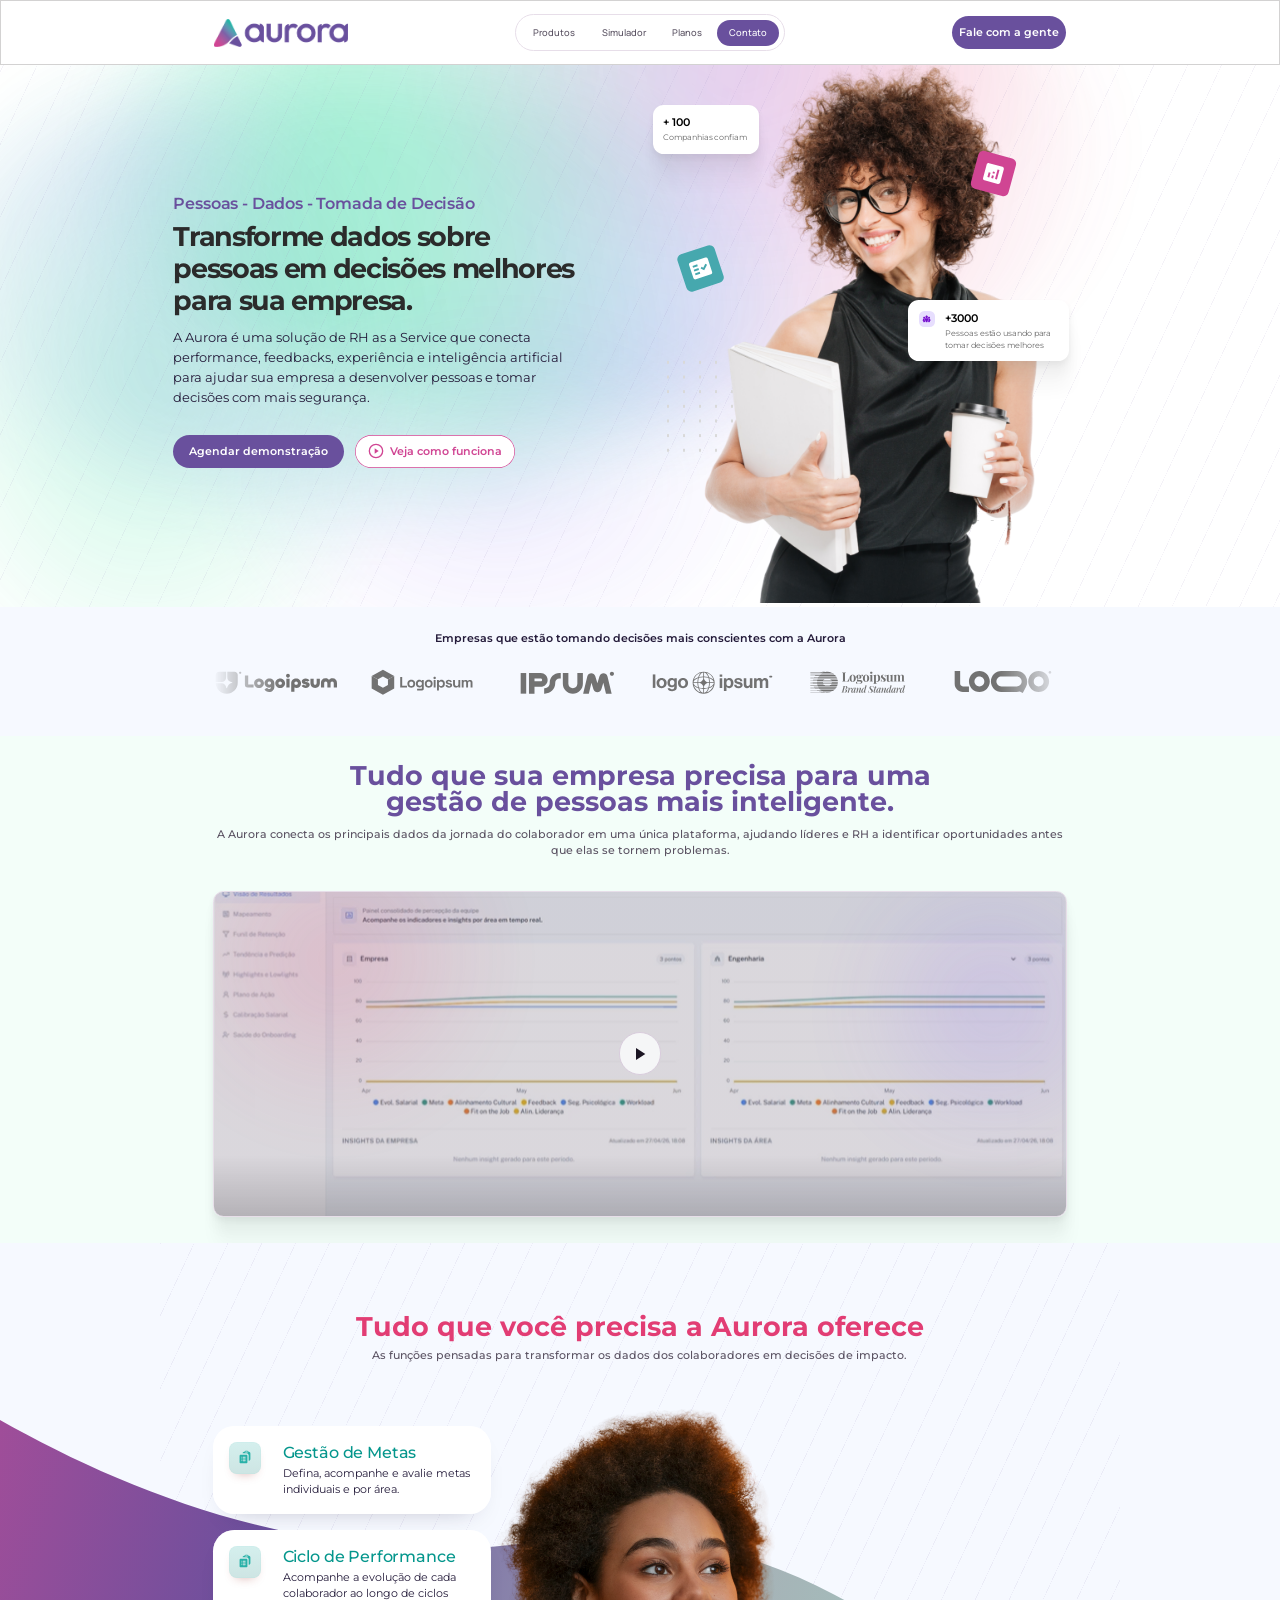
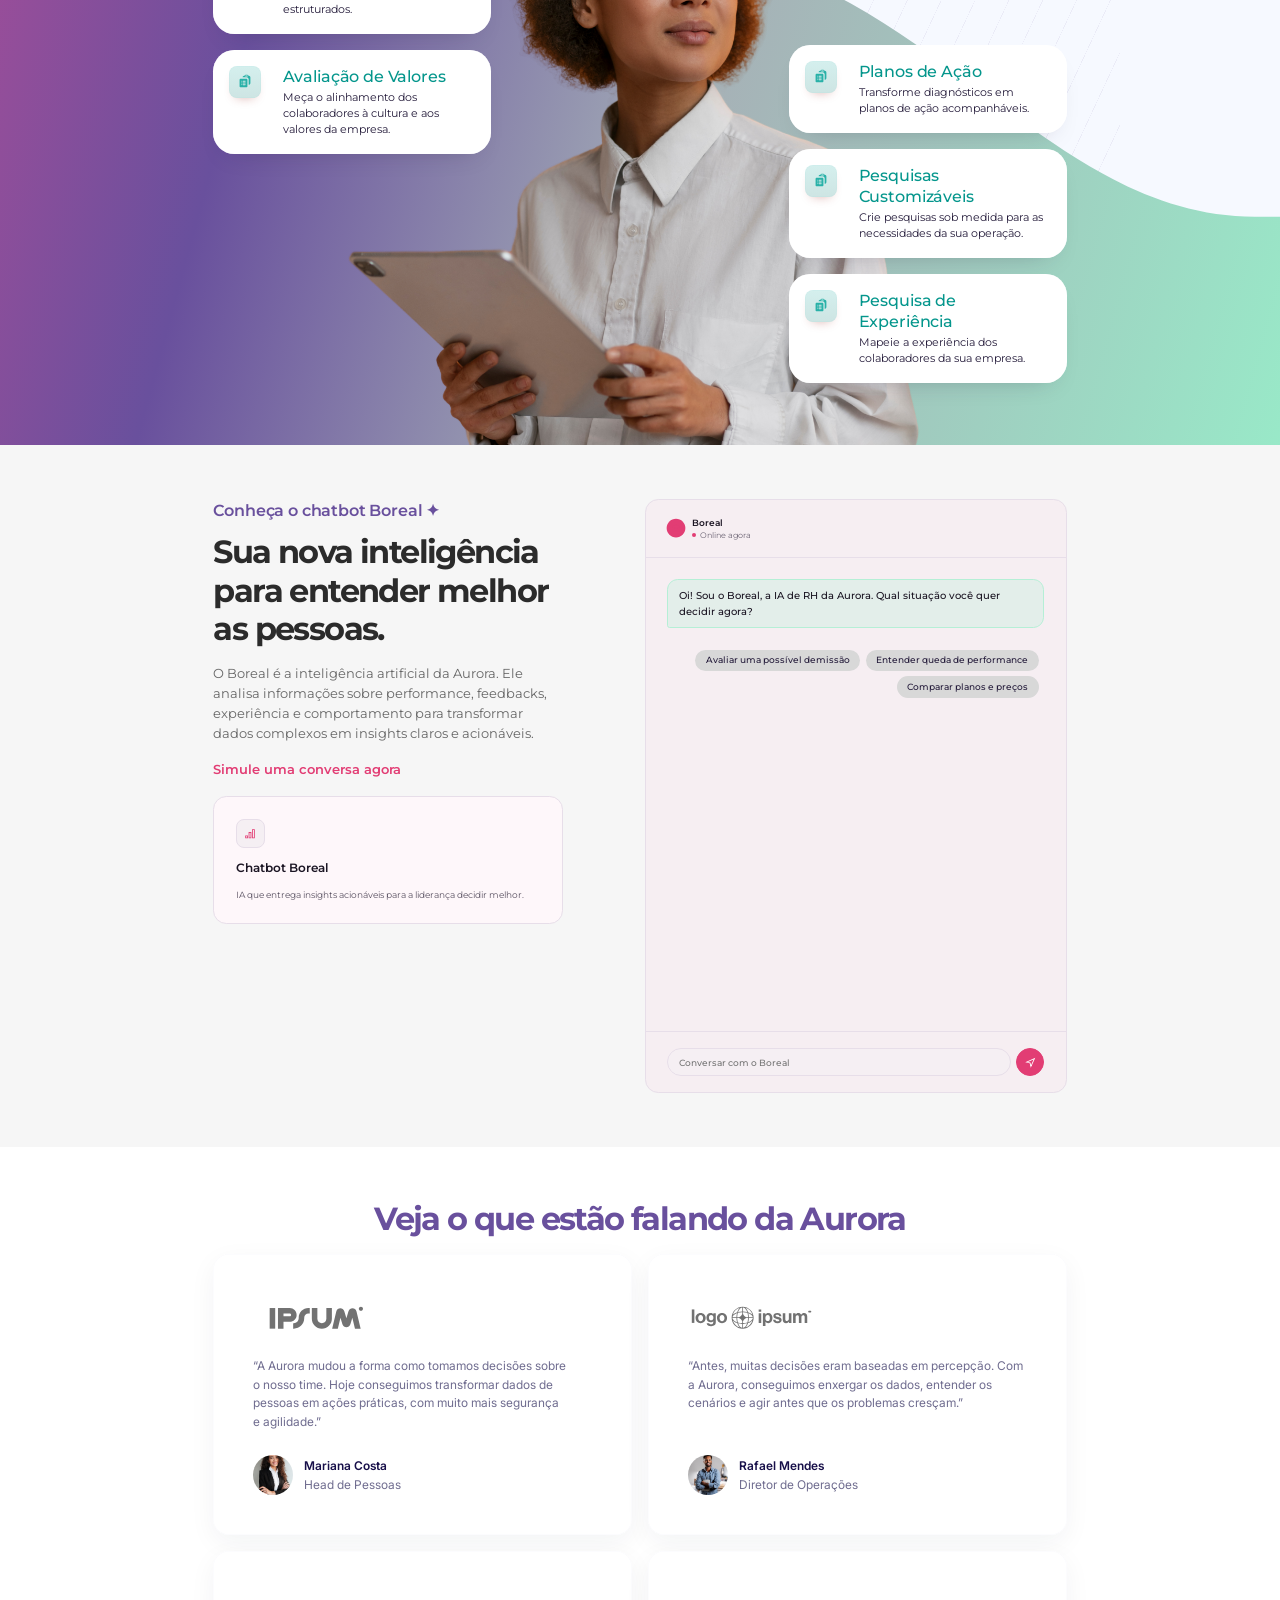
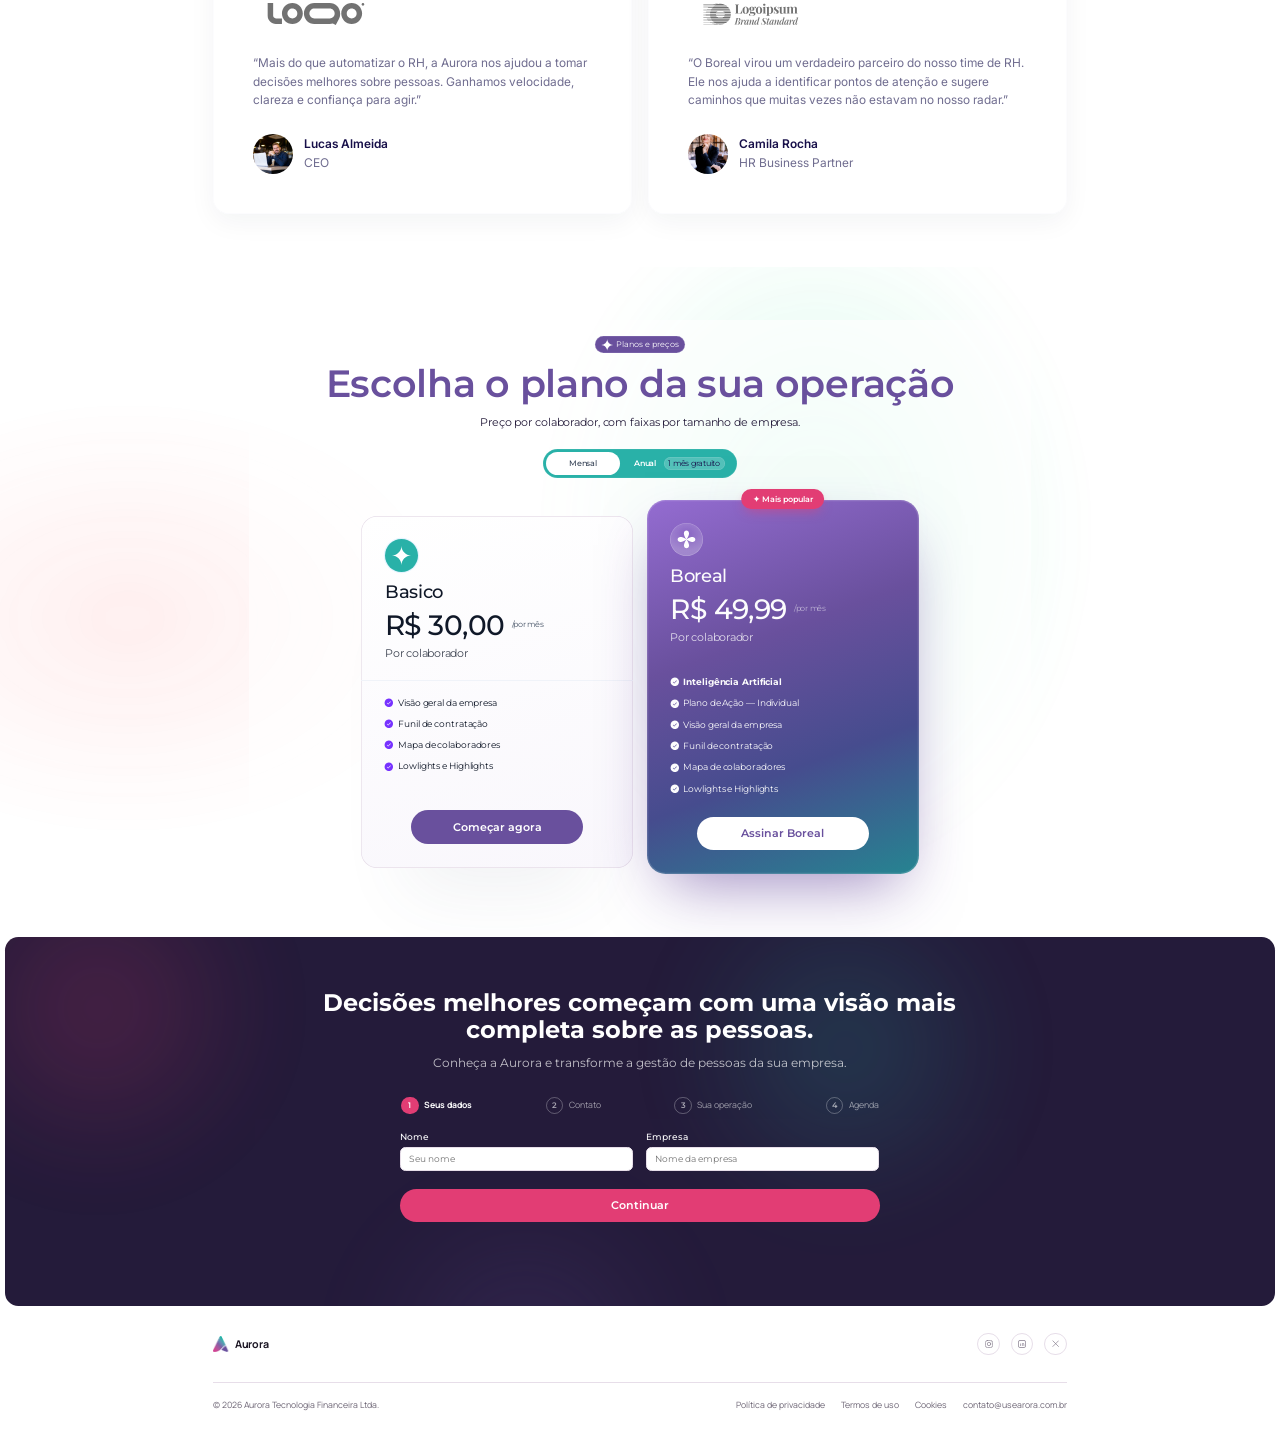
==== commit f0676ccd: "mov do background do hero muito pesado - v4" ====
--- a/index.html
+++ b/index.html
@@ -34,12 +34,13 @@
 
       <section class="hero" data-r="hero" id="top">
         <div class="hero-band" data-r="band">
-          <div class="hero-bg-video-wrap" aria-hidden="true">
-            <video class="hero-bg-video" autoplay muted loop playsinline preload="auto"
-              poster="assets/hero-aurora-bg-poster.jpg">
-              <source src="assets/hero-aurora-bg.mp4" type="video/mp4">
-            </video>
-            <div class="hero-bg-scrim"></div>
+          <div class="hero-decor" data-r="deco" aria-hidden="true">
+            <div class="hero-decor-ribbon-a"></div>
+            <div class="hero-decor-ribbon-b"></div>
+            <div class="hero-decor-blob-green"></div>
+            <div class="hero-decor-blob-pink"></div>
+            <div class="hero-decor-blob-purple"></div>
+            <div class="hero-decor-lines"></div>
           </div>
 
           <div class="hero-copy" data-r="hero-copy">
--- a/style.css
+++ b/style.css
@@ -76,6 +76,91 @@
   to {
     opacity: 1;
     transform: none;
+  }
+}
+
+/* Hero background decoration — brand-colored blobs and ribbons drifting
+   independently, plus a slow hue shift on the whole layer so it never
+   looks perfectly static. */
+@keyframes auroraHueShift {
+
+  0%,
+  100% {
+    filter: hue-rotate(0deg);
+  }
+
+  50% {
+    filter: hue-rotate(20deg);
+  }
+}
+
+@keyframes auroraDriftA {
+
+  0%,
+  100% {
+    transform: translate(0, 0) scale(1);
+    opacity: .55;
+  }
+
+  50% {
+    transform: translate(60px, -50px) scale(1.15);
+    opacity: .85;
+  }
+}
+
+@keyframes auroraDriftB {
+
+  0%,
+  100% {
+    transform: translate(0, 0) scale(1);
+    opacity: .4;
+  }
+
+  50% {
+    transform: translate(-55px, 40px) scale(.9);
+    opacity: .68;
+  }
+}
+
+@keyframes auroraDriftC {
+
+  0%,
+  100% {
+    transform: translate(0, 0) scale(1);
+    opacity: .48;
+  }
+
+  50% {
+    transform: translate(40px, 55px) scale(1.1);
+    opacity: .78;
+  }
+}
+
+@keyframes auroraRibbon {
+
+  0%,
+  100% {
+    transform: rotate(-10deg) translateX(0) scaleY(1);
+    opacity: .45;
+  }
+
+  50% {
+    transform: rotate(-4deg) translateX(90px) scaleY(1.25);
+    opacity: .8;
+  }
+}
+
+@keyframes auroraRibbonReverse {
+
+  0%,
+  100% {
+    transform: rotate(8deg) translateX(0) scaleY(1);
+    opacity: .4;
+  }
+
+  50% {
+    transform: rotate(3deg) translateX(-80px) scaleY(1.2);
+    opacity: .72;
   }
 }
 
@@ -739,7 +824,7 @@
   position: relative;
   height: 812px;
   overflow: hidden;
-  background: rgb(9, 10, 20);
+  background: rgb(255, 255, 255);
 }
 
 .hero-band {
@@ -749,25 +834,87 @@
   margin: 0 auto;
 }
 
-.hero-bg-video-wrap {
+.hero-decor {
+  position: absolute;
+  left: 0;
+  top: -100px;
+  width: 1920px;
+  height: 912px;
+  opacity: .7;
+  overflow: hidden;
+  pointer-events: none;
+  animation: auroraHueShift 22s ease-in-out infinite;
+}
+
+.hero-decor-blob-green {
+  position: absolute;
+  left: -180px;
+  top: 40px;
+  width: 808px;
+  height: 1034px;
+  border-radius: 50%;
+  background: radial-gradient(closest-side, rgba(0, 221, 129, .30), rgba(0, 221, 129, 0));
+  filter: blur(40px);
+  animation: auroraDriftA 17s ease-in-out infinite;
+}
+
+.hero-decor-blob-pink {
+  position: absolute;
+  left: 620px;
+  top: -220px;
+  width: 984px;
+  height: 653px;
+  border-radius: 50%;
+  background: radial-gradient(closest-side, rgba(226, 61, 116, .16), rgba(226, 61, 116, 0));
+  filter: blur(30px);
+  animation: auroraDriftB 20s ease-in-out infinite 1.5s;
+}
+
+.hero-decor-blob-purple {
+  position: absolute;
+  left: 300px;
+  top: 420px;
+  width: 900px;
+  height: 620px;
+  border-radius: 50%;
+  background: radial-gradient(closest-side, rgba(124, 92, 250, .16), rgba(124, 92, 250, 0));
+  filter: blur(30px);
+  animation: auroraDriftC 24s ease-in-out infinite 3s;
+}
+
+.hero-decor-lines {
   position: absolute;
   inset: 0;
-  overflow: hidden;
-  background: rgb(9, 10, 20);
-}
-
-.hero-bg-video {
-  position: absolute;
-  inset: 0;
+  opacity: .1;
+  background-image: repeating-linear-gradient(115deg, rgb(105, 80, 157) 0 1px, transparent 1px 46px);
   width: 100%;
   height: 100%;
-  object-fit: cover;
-}
-
-.hero-bg-scrim {
-  position: absolute;
-  inset: 0;
-  background: linear-gradient(100deg, rgba(6, 7, 16, .5) 0%, rgba(6, 7, 16, .28) 38%, rgba(6, 7, 16, .1) 62%, rgba(6, 7, 16, 0) 100%);
+}
+
+.hero-decor-ribbon-a {
+  position: absolute;
+  left: 8%;
+  top: -140px;
+  width: 1500px;
+  height: 760px;
+  border-radius: 50%;
+  background: linear-gradient(100deg, rgba(0, 221, 129, 0) 0%, rgba(0, 221, 129, .35) 22%, rgba(41, 177, 168, .3) 40%, rgba(124, 92, 250, .28) 60%, rgba(226, 61, 116, .2) 78%, rgba(226, 61, 116, 0) 100%);
+  filter: blur(55px);
+  transform-origin: center;
+  animation: auroraRibbon 13s ease-in-out infinite;
+}
+
+.hero-decor-ribbon-b {
+  position: absolute;
+  left: -6%;
+  top: 120px;
+  width: 1300px;
+  height: 620px;
+  border-radius: 50%;
+  background: linear-gradient(80deg, rgba(124, 92, 250, 0) 0%, rgba(124, 92, 250, .24) 30%, rgba(0, 221, 129, .28) 55%, rgba(41, 177, 168, .22) 75%, rgba(41, 177, 168, 0) 100%);
+  filter: blur(60px);
+  transform-origin: center;
+  animation: auroraRibbonReverse 16s ease-in-out infinite 2s;
 }
 
 .hero-copy {
@@ -806,19 +953,14 @@
   white-space: nowrap;
 }
 
-.hero-copy .eyebrow-text {
-  color: rgb(174, 255, 214);
-}
-
 .hero-title {
   margin: 0;
   font-weight: 700;
   font-size: 40px;
   line-height: 1.2;
   letter-spacing: -0.05em;
-  color: rgb(255, 255, 255);
+  color: rgb(43, 43, 43);
   text-wrap: pretty;
-  text-shadow: 0 2px 20px rgba(0, 0, 0, .55), 0 1px 3px rgba(0, 0, 0, .7);
 }
 
 .hero-desc {
@@ -827,9 +969,8 @@
   font-weight: 400;
   font-size: 20px;
   line-height: 1.5;
-  color: rgba(255, 255, 255, .92);
+  color: rgb(36, 27, 58);
   text-wrap: pretty;
-  text-shadow: 0 1px 12px rgba(0, 0, 0, .5);
 }
 
 .hero-cta-row {
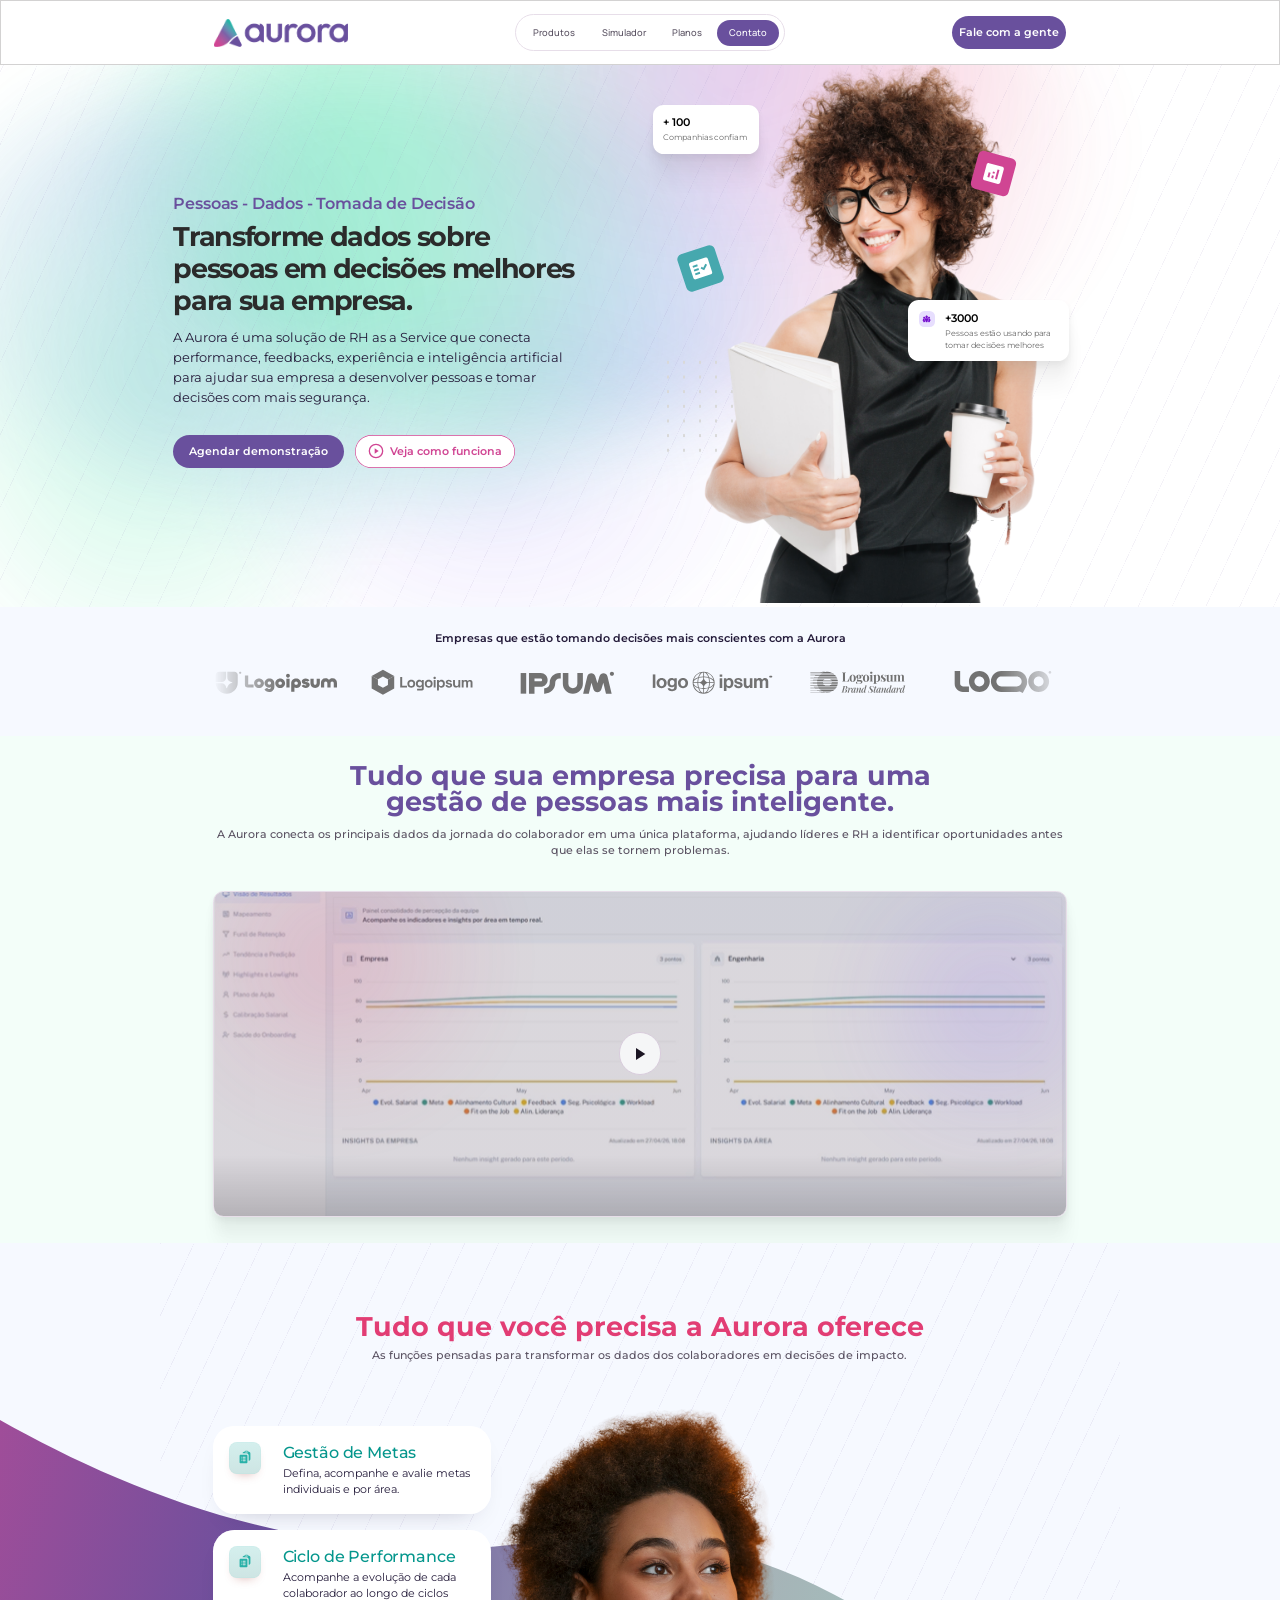
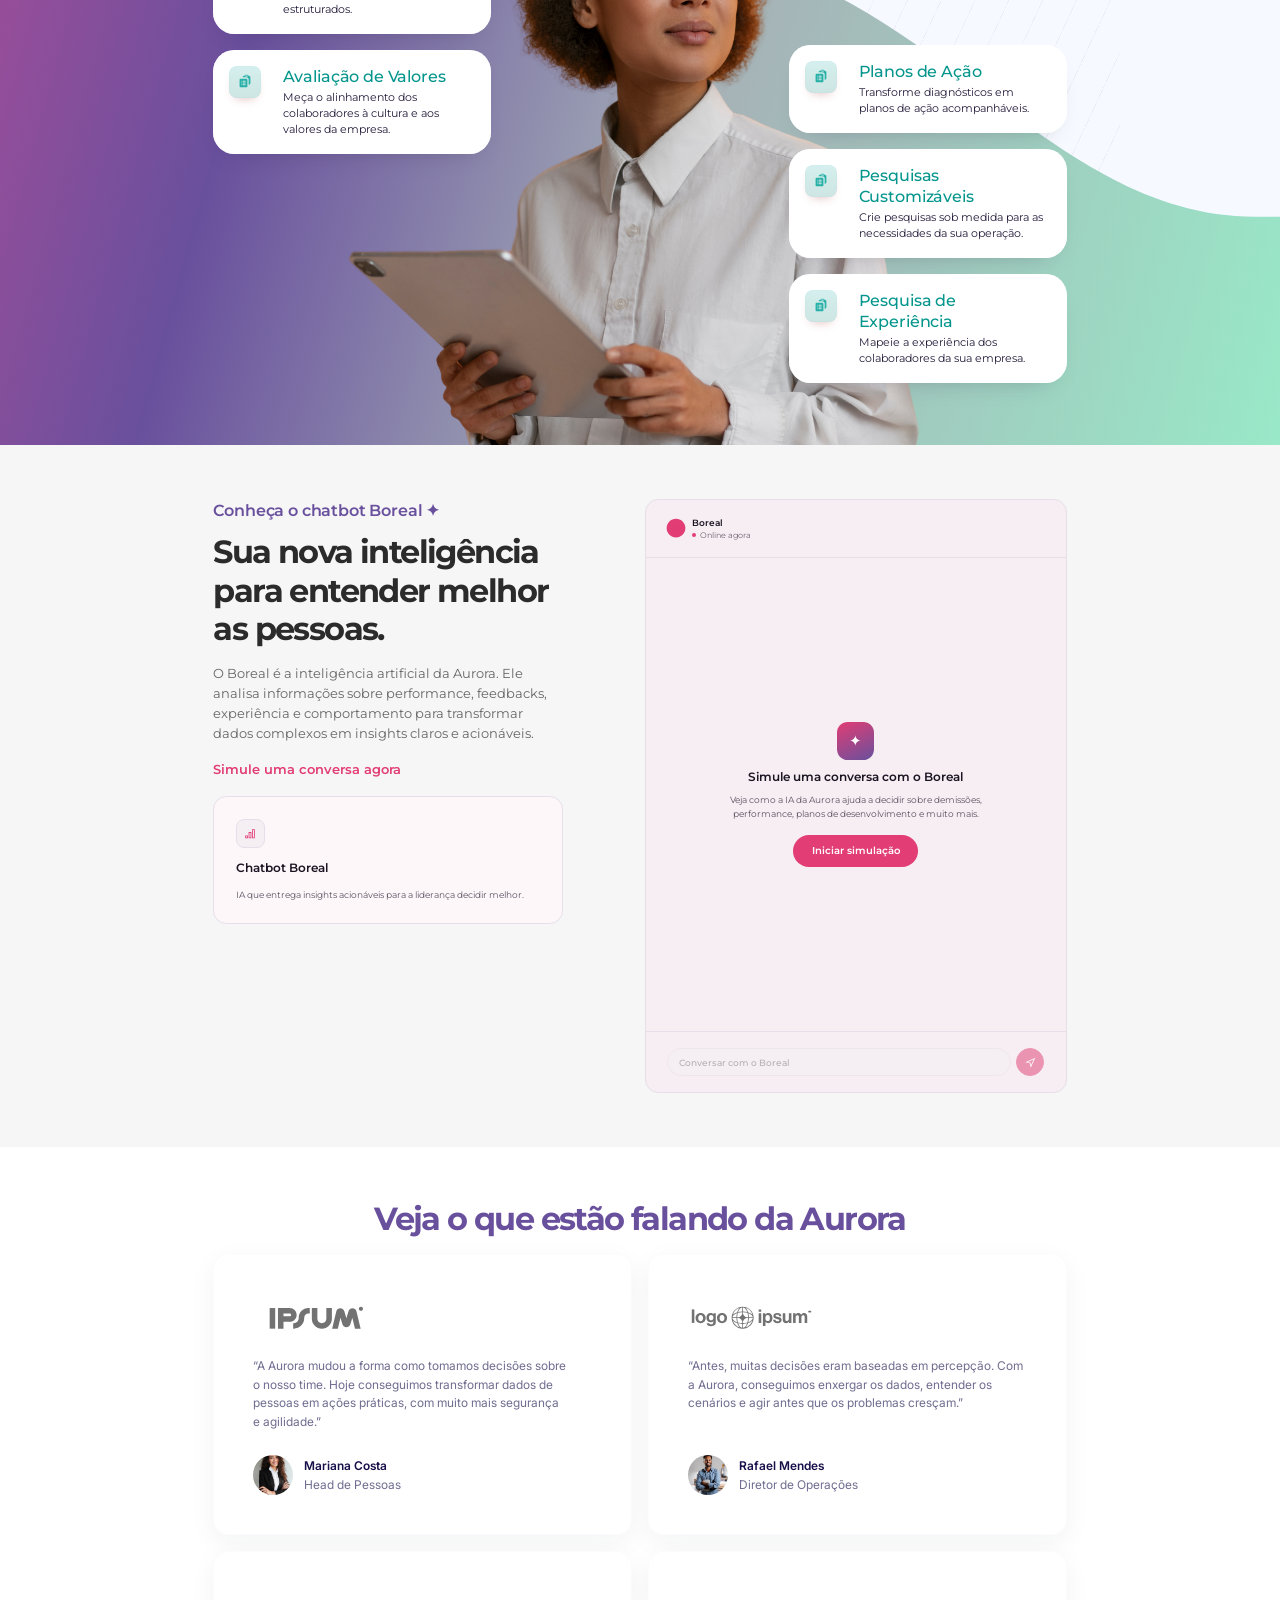
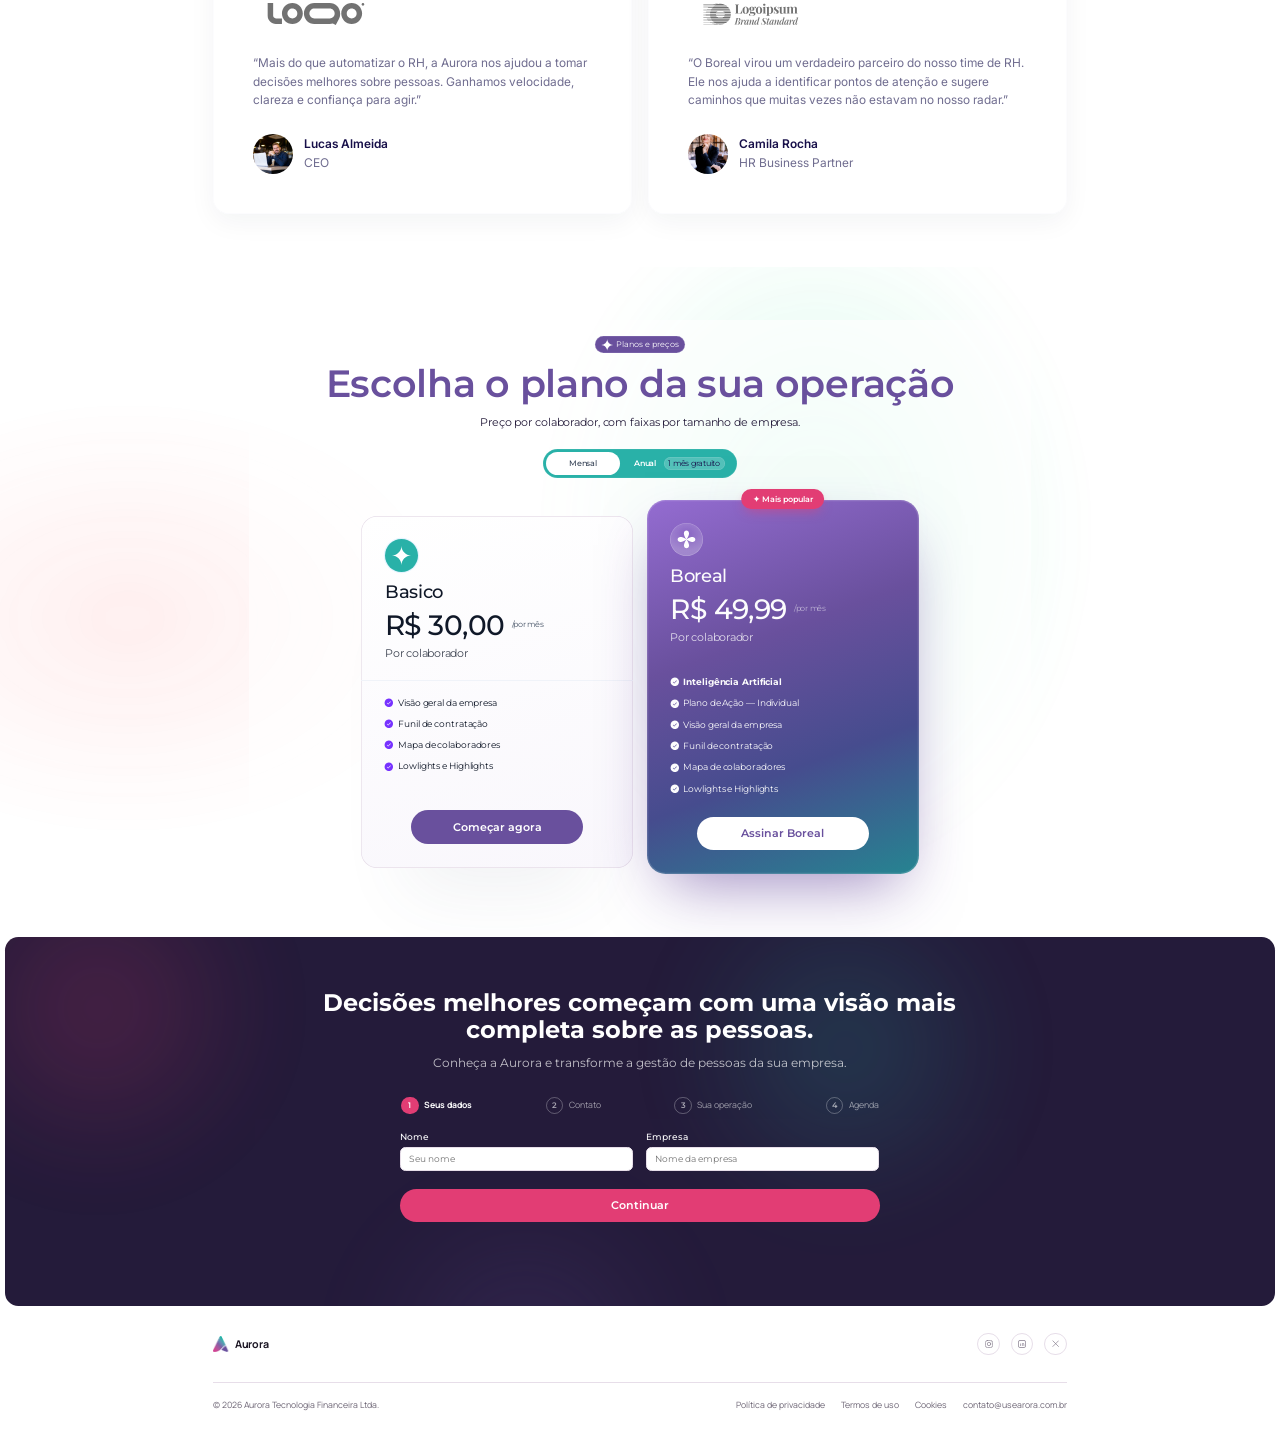
==== commit f0ff6e1e: "v4 - final chat update" ====
--- a/index.html
+++ b/index.html
@@ -270,6 +270,13 @@
 
           <div class="chat-messages" id="chat-body" role="log" aria-live="polite" aria-relevant="additions"
             aria-label="Conversa com o assistente Boreal">
+            <div class="chat-start-overlay" id="chat-start-overlay">
+              <div class="chat-start-icon">✦</div>
+              <p class="chat-start-title">Simule uma conversa com o Boreal</p>
+              <p class="chat-start-desc">Veja como a IA da Aurora ajuda a decidir sobre demissões, performance, planos
+                de desenvolvimento e muito mais.</p>
+              <button type="button" class="btn-cta-pink chat-start-btn" id="chat-start-btn">Iniciar simulação</button>
+            </div>
             <div id="typing-indicator" class="hidden chat-typing" role="status">
               <span class="chat-typing-dot-1" aria-hidden="true"></span>
               <span class="chat-typing-dot-2" aria-hidden="true"></span>
--- a/style.css
+++ b/style.css
@@ -1617,6 +1617,69 @@
   align-items: flex-start;
   flex-grow: 1;
   align-self: stretch;
+}
+
+.chat-start-overlay {
+  display: flex;
+  flex-direction: column;
+  align-items: center;
+  justify-content: center;
+  gap: 14px;
+  text-align: center;
+  flex-grow: 1;
+  align-self: stretch;
+  padding: 24px;
+}
+
+.chat-start-icon {
+  width: 56px;
+  height: 56px;
+  border-radius: 16px;
+  background: linear-gradient(155deg, rgb(226, 61, 116) 0%, rgb(105, 80, 157) 100%);
+  color: rgb(255, 255, 255);
+  font-size: 22px;
+  display: flex;
+  align-items: center;
+  justify-content: center;
+}
+
+.chat-start-title {
+  margin: 0;
+  font-weight: 600;
+  font-size: 18px;
+  color: rgb(27, 21, 35);
+}
+
+.chat-start-desc {
+  margin: 0;
+  max-width: 380px;
+  font-size: 14px;
+  line-height: 21px;
+  color: rgb(91, 83, 99);
+}
+
+.chat-start-btn {
+  margin-top: 6px;
+  height: 48px;
+  border-radius: 100px;
+  background: rgb(226, 61, 116);
+  border: 0;
+  padding: 0 28px;
+  cursor: pointer;
+  font-weight: 600;
+  font-size: 15px;
+  color: rgb(255, 255, 255);
+  transition: transform .18s ease;
+}
+
+.chat-dept-label {
+  align-self: stretch;
+  font-weight: 700;
+  font-size: 12px;
+  letter-spacing: .6px;
+  text-transform: uppercase;
+  color: rgb(108, 100, 116);
+  margin-top: 4px;
 }
 
 .chat-msg-row-bot {
@@ -1764,6 +1827,12 @@
   cursor: pointer;
   flex-shrink: 0;
   transition: transform .18s ease;
+}
+
+.chat-input-field:disabled,
+.chat-send-btn:disabled {
+  opacity: .5;
+  cursor: default;
 }
 
 .testimonials {
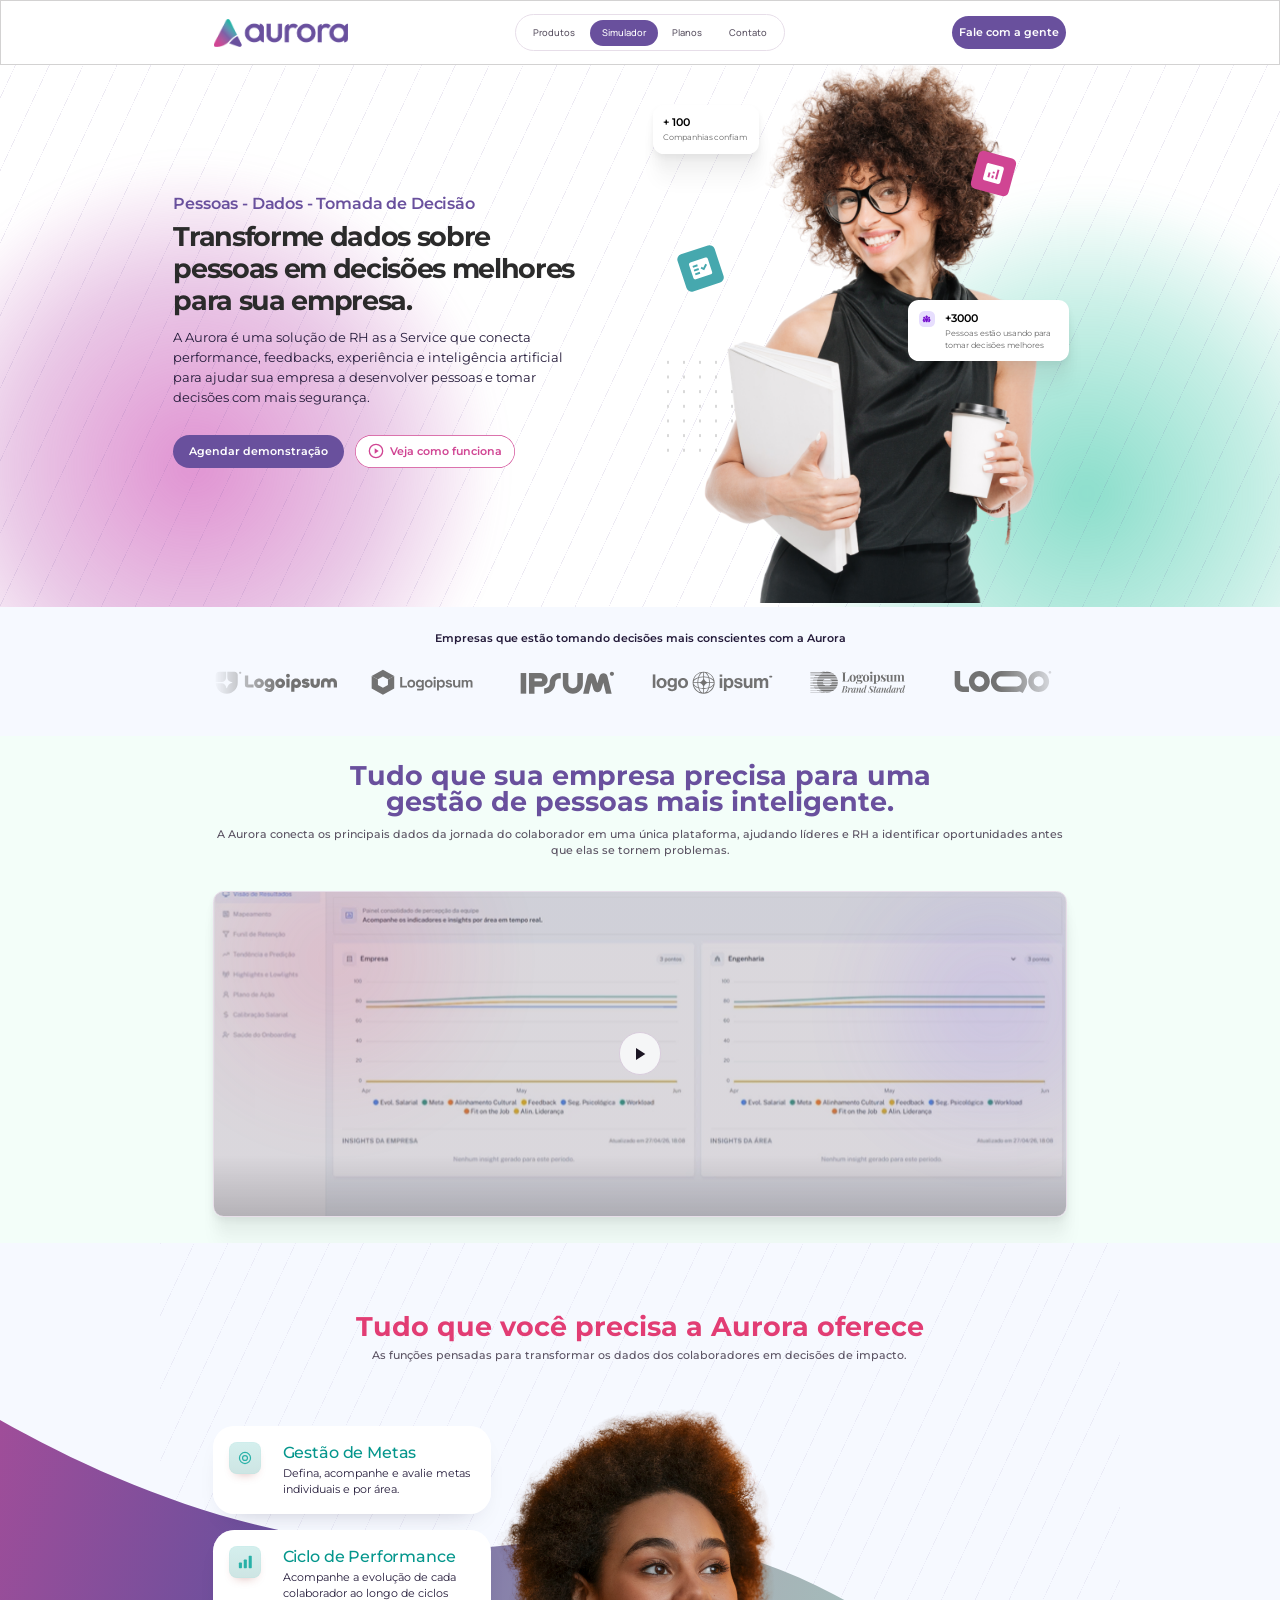
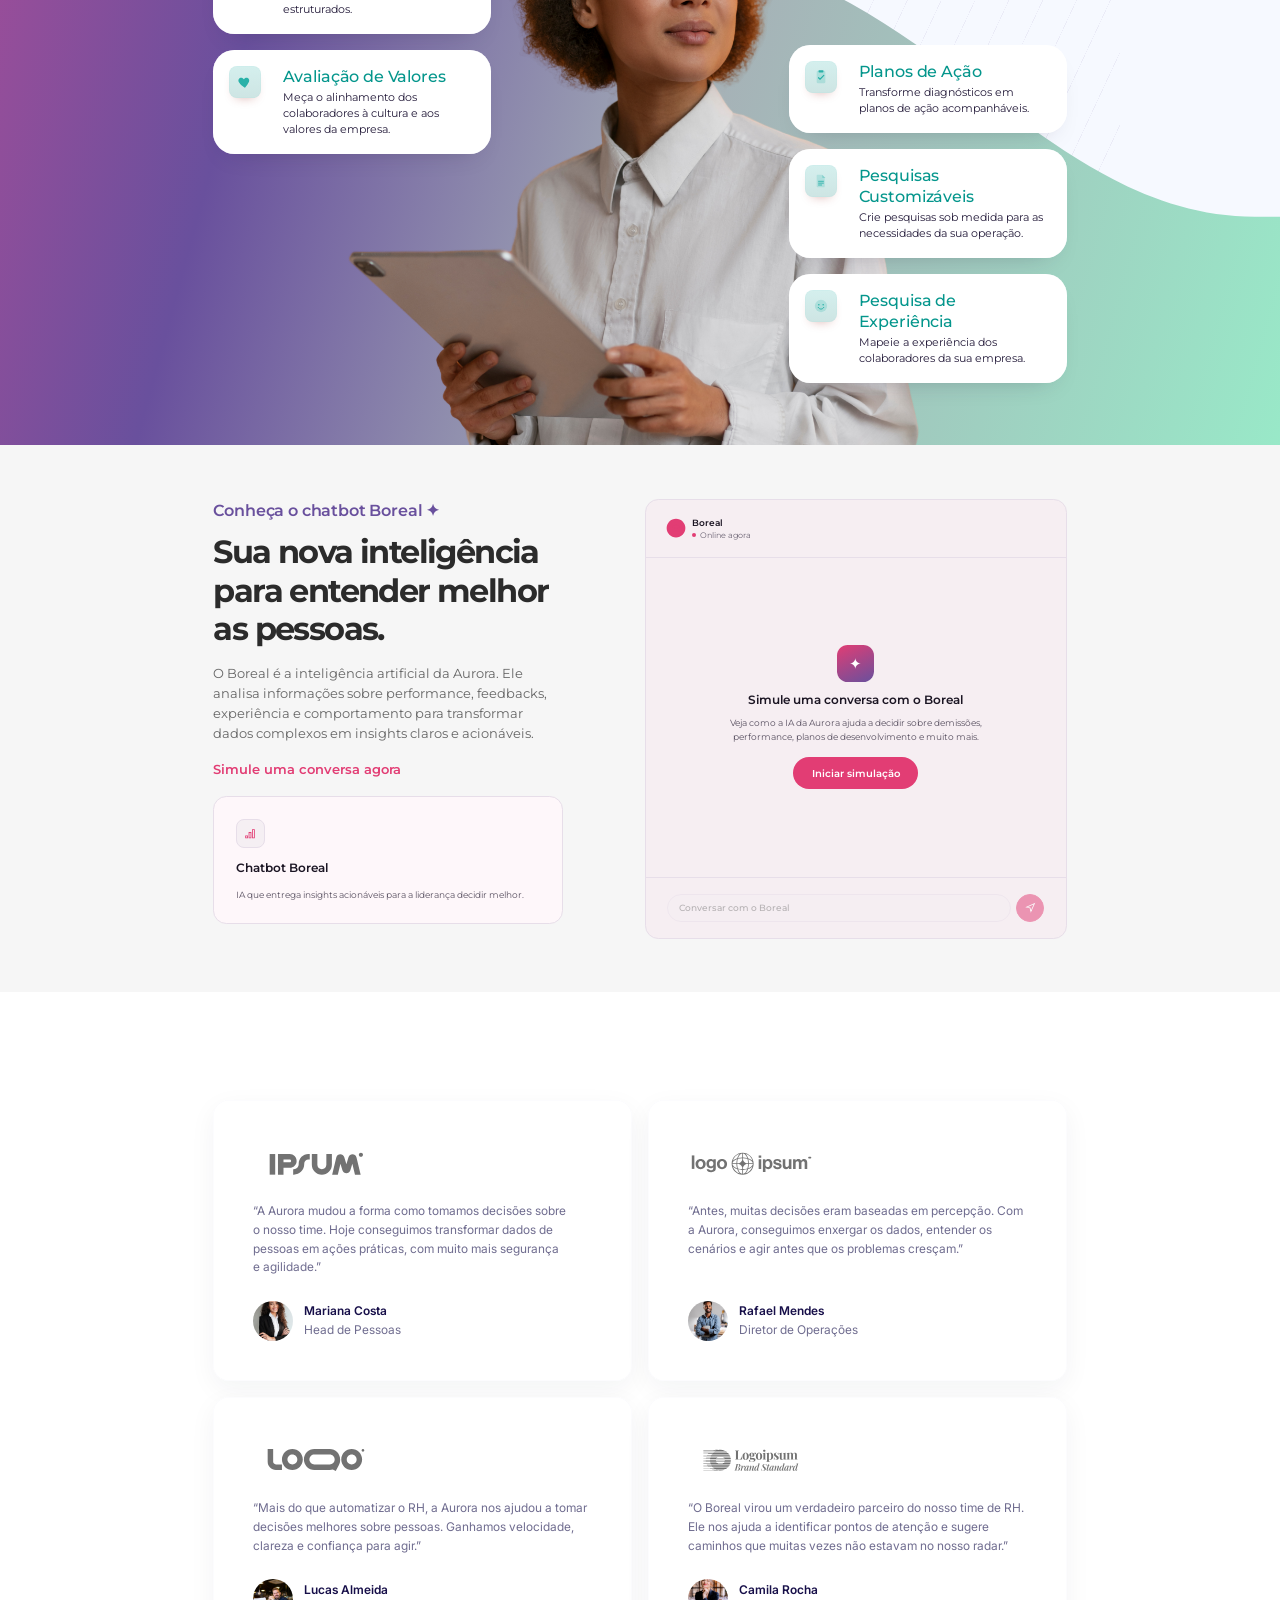
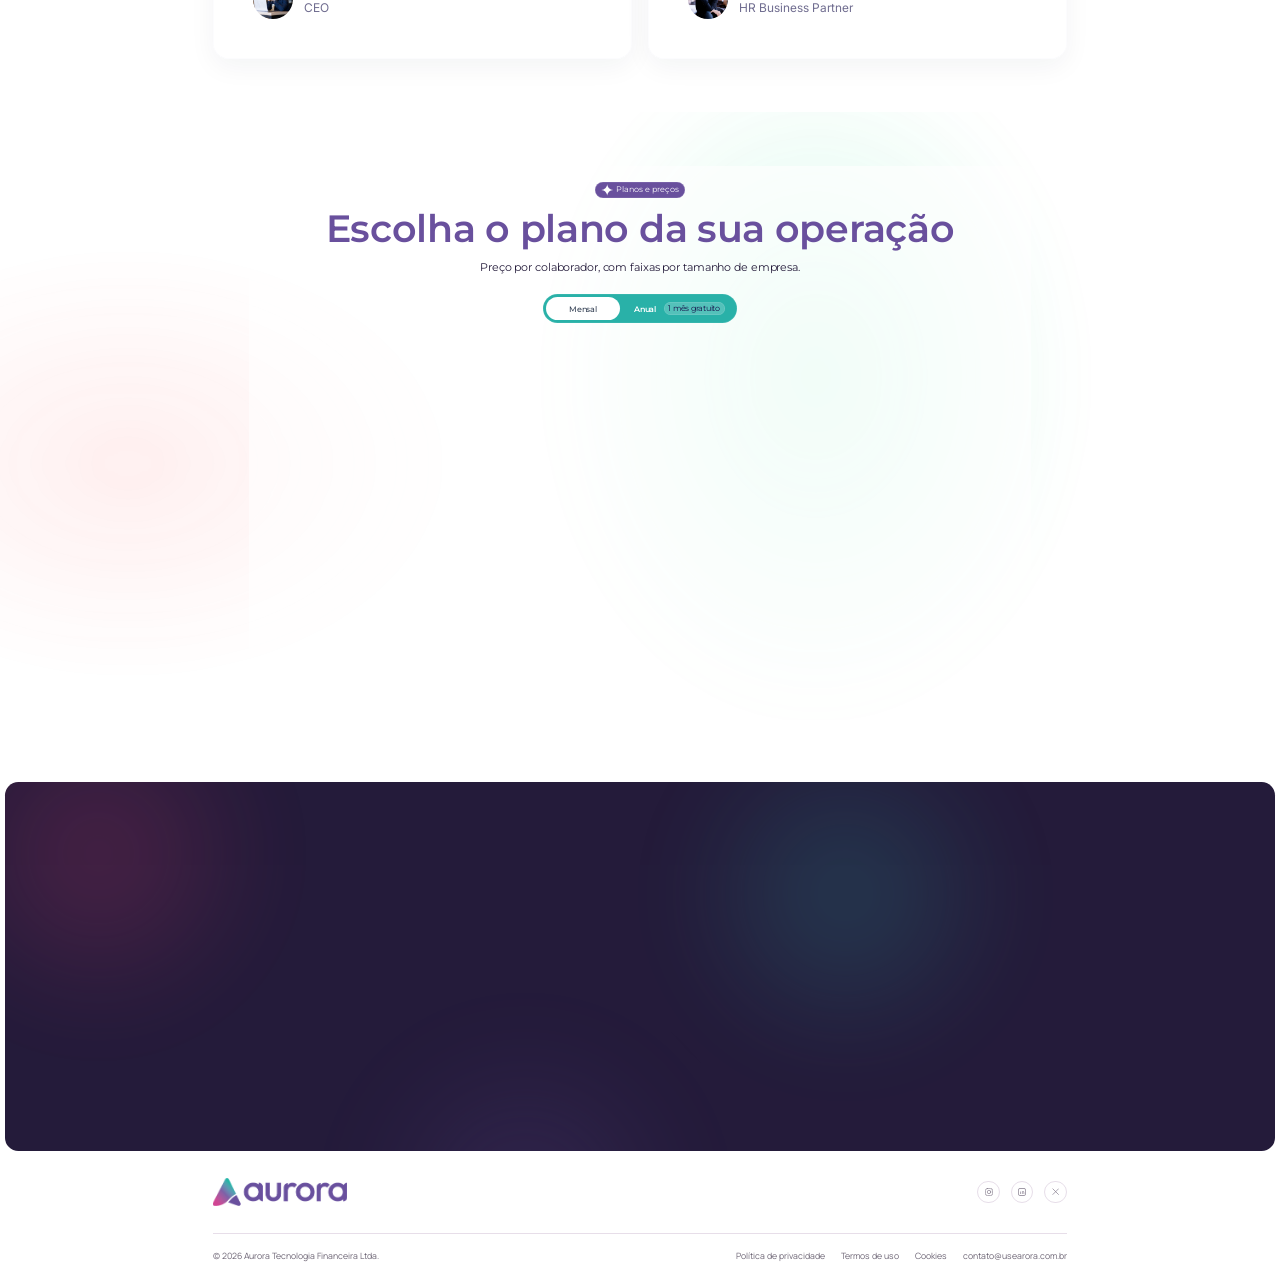
==== commit 13cadbe3: "v5 - last touch" ====
--- a/index.html
+++ b/index.html
@@ -35,11 +35,8 @@
       <section class="hero" data-r="hero" id="top">
         <div class="hero-band" data-r="band">
           <div class="hero-decor" data-r="deco" aria-hidden="true">
-            <div class="hero-decor-ribbon-a"></div>
-            <div class="hero-decor-ribbon-b"></div>
-            <div class="hero-decor-blob-green"></div>
-            <div class="hero-decor-blob-pink"></div>
-            <div class="hero-decor-blob-purple"></div>
+            <div class="hero-decor-glow-magenta"></div>
+            <div class="hero-decor-glow-teal"></div>
             <div class="hero-decor-lines"></div>
           </div>
 
@@ -166,8 +163,7 @@
           <div class="features-col-left" data-r="feat-col" data-reveal-stagger>
             <div class="feat-card feature-card" data-reveal>
               <div class="feature-card-icon-wrap">
-                <span class="feature-icon-a-pos" data-icon="ic-feat-a" data-icon-color="rgb(41,177,168)"></span>
-                <span class="feature-icon-b-pos" data-icon="ic-feat-b" data-icon-color="rgb(41,177,168)"></span>
+                <span data-icon="ic-target" data-icon-color="rgb(41,177,168)"></span>
               </div>
               <div class="feature-card-text">
                 <span class="feature-card-title">Gestão de Metas</span>
@@ -176,8 +172,7 @@
             </div>
             <div class="feat-card feature-card" data-reveal>
               <div class="feature-card-icon-wrap">
-                <span class="feature-icon-a-pos" data-icon="ic-feat-a" data-icon-color="rgb(41,177,168)"></span>
-                <span class="feature-icon-b-pos" data-icon="ic-feat-b" data-icon-color="rgb(41,177,168)"></span>
+                <span data-icon="ic-bar-chart" data-icon-color="rgb(41,177,168)"></span>
               </div>
               <div class="feature-card-text">
                 <span class="feature-card-title">Ciclo de Performance</span>
@@ -187,8 +182,7 @@
             </div>
             <div class="feat-card feature-card" data-reveal>
               <div class="feature-card-icon-wrap">
-                <span class="feature-icon-a-pos" data-icon="ic-feat-a" data-icon-color="rgb(41,177,168)"></span>
-                <span class="feature-icon-b-pos" data-icon="ic-feat-b" data-icon-color="rgb(41,177,168)"></span>
+                <span data-icon="ic-heart" data-icon-color="rgb(41,177,168)"></span>
               </div>
               <div class="feature-card-text">
                 <span class="feature-card-title">Avaliação de Valores</span>
@@ -201,8 +195,7 @@
           <div class="features-col-right" data-r="feat-col" data-reveal-stagger>
             <div class="feat-card feature-card" data-reveal>
               <div class="feature-card-icon-wrap">
-                <span class="feature-icon-a-pos" data-icon="ic-feat-a" data-icon-color="rgb(41,177,168)"></span>
-                <span class="feature-icon-b-pos" data-icon="ic-feat-b" data-icon-color="rgb(41,177,168)"></span>
+                <span data-icon="ic-clipboard-check" data-icon-color="rgb(41,177,168)"></span>
               </div>
               <div class="feature-card-text">
                 <span class="feature-card-title">Planos de Ação</span>
@@ -211,8 +204,7 @@
             </div>
             <div class="feat-card feature-card" data-reveal>
               <div class="feature-card-icon-wrap">
-                <span class="feature-icon-a-pos" data-icon="ic-feat-a" data-icon-color="rgb(41,177,168)"></span>
-                <span class="feature-icon-b-pos" data-icon="ic-feat-b" data-icon-color="rgb(41,177,168)"></span>
+                <span data-icon="ic-survey" data-icon-color="rgb(41,177,168)"></span>
               </div>
               <div class="feature-card-text">
                 <span class="feature-card-title">Pesquisas Customizáveis</span>
@@ -221,8 +213,7 @@
             </div>
             <div class="feat-card feature-card" data-reveal>
               <div class="feature-card-icon-wrap">
-                <span class="feature-icon-a-pos" data-icon="ic-feat-a" data-icon-color="rgb(41,177,168)"></span>
-                <span class="feature-icon-b-pos" data-icon="ic-feat-b" data-icon-color="rgb(41,177,168)"></span>
+                <span data-icon="ic-smiley" data-icon-color="rgb(41,177,168)"></span>
               </div>
               <div class="feature-card-text">
                 <span class="feature-card-title">Pesquisa de Experiência</span>
@@ -635,10 +626,7 @@
 
     <footer class="footer" data-r="ftr">
       <div class="footer-row-top" data-r="ftr-row">
-        <a class="contact-step-item" href="#top" data-nav>
-          <span class="footer-logo-mark"></span>
-          <span class="footer-logo-text">Aurora</span>
-        </a>
+        <a class="footer-logo" href="#top" data-nav aria-label="Aurora — voltar ao início"></a>
         <div class="hero-cta-row">
           <a href="#" aria-label="Aurora no Instagram" class="social-icon social-icon-circle">
             <svg class="icon-block" aria-hidden="true" focusable="false" width="12" height="12" viewBox="0 0 12 12"
--- a/style.css
+++ b/style.css
@@ -119,48 +119,6 @@
   50% {
     transform: translate(-55px, 40px) scale(.9);
     opacity: .68;
-  }
-}
-
-@keyframes auroraDriftC {
-
-  0%,
-  100% {
-    transform: translate(0, 0) scale(1);
-    opacity: .48;
-  }
-
-  50% {
-    transform: translate(40px, 55px) scale(1.1);
-    opacity: .78;
-  }
-}
-
-@keyframes auroraRibbon {
-
-  0%,
-  100% {
-    transform: rotate(-10deg) translateX(0) scaleY(1);
-    opacity: .45;
-  }
-
-  50% {
-    transform: rotate(-4deg) translateX(90px) scaleY(1.25);
-    opacity: .8;
-  }
-}
-
-@keyframes auroraRibbonReverse {
-
-  0%,
-  100% {
-    transform: rotate(8deg) translateX(0) scaleY(1);
-    opacity: .4;
-  }
-
-  50% {
-    transform: rotate(3deg) translateX(-80px) scaleY(1.2);
-    opacity: .72;
   }
 }
 
@@ -837,84 +795,48 @@
 .hero-decor {
   position: absolute;
   left: 0;
-  top: -100px;
+  top: -60px;
   width: 1920px;
   height: 912px;
-  opacity: .7;
   overflow: hidden;
   pointer-events: none;
-  animation: auroraHueShift 22s ease-in-out infinite;
-}
-
-.hero-decor-blob-green {
-  position: absolute;
-  left: -180px;
-  top: 40px;
-  width: 808px;
-  height: 1034px;
+  animation: auroraHueShift 26s ease-in-out infinite;
+}
+
+/* Two big soft glows anchored to the bottom corners — the classic aurora
+   look of a magenta wash on one side fading into teal/green on the other,
+   with plain white in between so the copy stays readable. */
+.hero-decor-glow-magenta {
+  position: absolute;
+  left: -320px;
+  bottom: -360px;
+  width: 1220px;
+  height: 1220px;
   border-radius: 50%;
-  background: radial-gradient(closest-side, rgba(0, 221, 129, .30), rgba(0, 221, 129, 0));
-  filter: blur(40px);
-  animation: auroraDriftA 17s ease-in-out infinite;
-}
-
-.hero-decor-blob-pink {
-  position: absolute;
-  left: 620px;
-  top: -220px;
-  width: 984px;
-  height: 653px;
+  background: radial-gradient(closest-side, rgba(199, 58, 173, .55) 0%, rgba(178, 62, 168, .28) 45%, rgba(178, 62, 168, 0) 75%);
+  filter: blur(20px);
+  animation: auroraDriftA 19s ease-in-out infinite;
+}
+
+.hero-decor-glow-teal {
+  position: absolute;
+  right: -320px;
+  bottom: -400px;
+  width: 1220px;
+  height: 1220px;
   border-radius: 50%;
-  background: radial-gradient(closest-side, rgba(226, 61, 116, .16), rgba(226, 61, 116, 0));
-  filter: blur(30px);
-  animation: auroraDriftB 20s ease-in-out infinite 1.5s;
-}
-
-.hero-decor-blob-purple {
-  position: absolute;
-  left: 300px;
-  top: 420px;
-  width: 900px;
-  height: 620px;
-  border-radius: 50%;
-  background: radial-gradient(closest-side, rgba(124, 92, 250, .16), rgba(124, 92, 250, 0));
-  filter: blur(30px);
-  animation: auroraDriftC 24s ease-in-out infinite 3s;
+  background: radial-gradient(closest-side, rgba(24, 189, 152, .5) 0%, rgba(24, 189, 152, .24) 45%, rgba(24, 189, 152, 0) 75%);
+  filter: blur(20px);
+  animation: auroraDriftB 22s ease-in-out infinite 1s;
 }
 
 .hero-decor-lines {
   position: absolute;
   inset: 0;
-  opacity: .1;
+  opacity: .12;
   background-image: repeating-linear-gradient(115deg, rgb(105, 80, 157) 0 1px, transparent 1px 46px);
   width: 100%;
   height: 100%;
-}
-
-.hero-decor-ribbon-a {
-  position: absolute;
-  left: 8%;
-  top: -140px;
-  width: 1500px;
-  height: 760px;
-  border-radius: 50%;
-  background: linear-gradient(100deg, rgba(0, 221, 129, 0) 0%, rgba(0, 221, 129, .35) 22%, rgba(41, 177, 168, .3) 40%, rgba(124, 92, 250, .28) 60%, rgba(226, 61, 116, .2) 78%, rgba(226, 61, 116, 0) 100%);
-  filter: blur(55px);
-  transform-origin: center;
-  animation: auroraRibbon 13s ease-in-out infinite;
-}
-
-.hero-decor-ribbon-b {
-  position: absolute;
-  left: -6%;
-  top: 120px;
-  width: 1300px;
-  height: 620px;
-  border-radius: 50%;
-  background: linear-gradient(80deg, rgba(124, 92, 250, 0) 0%, rgba(124, 92, 250, .24) 30%, rgba(0, 221, 129, .28) 55%, rgba(41, 177, 168, .22) 75%, rgba(41, 177, 168, 0) 100%);
-  filter: blur(60px);
-  transform-origin: center;
-  animation: auroraRibbonReverse 16s ease-in-out infinite 2s;
 }
 
 .hero-copy {
@@ -1413,19 +1335,10 @@
   border-radius: 12px;
   background: linear-gradient(180deg, rgba(41, 177, 168, 0.2) 0%, rgba(8, 124, 116, 0.2) 100%), rgb(255, 255, 255);
   box-shadow: inset 0 0 0 1px rgba(41, 177, 168, 0.04), 0 8px 16px -10px rgba(152, 32, 23, 0.4);
+  display: flex;
+  align-items: center;
+  justify-content: center;
   flex-shrink: 0;
-}
-
-.feature-icon-a-pos {
-  position: absolute;
-  left: 19.5px;
-  top: 13.5px;
-}
-
-.feature-icon-b-pos {
-  position: absolute;
-  left: 15px;
-  top: 19.5px;
 }
 
 .feature-card-text {
@@ -1557,7 +1470,7 @@
 
 .chat-widget {
   width: 633px;
-  height: 892px;
+  height: 660px;
   overflow: hidden;
   border-radius: 20px;
   background: rgba(245, 168, 200, 0.1);
@@ -2822,20 +2735,11 @@
   border-bottom: 1px solid rgb(231, 222, 233);
 }
 
-.footer-logo-mark {
-  width: 24px;
-  height: 23px;
-  background: url(assets/logo-aurora.png) 0.145% 50% / 455.579% 100% no-repeat;
+.footer-logo {
+  width: 200px;
+  height: 42px;
+  background: url(assets/logo-aurora.png) center / cover no-repeat;
   flex-shrink: 0;
-}
-
-.footer-logo-text {
-  font-family: Manrope, sans-serif;
-  font-weight: 700;
-  font-size: 16px;
-  line-height: 24px;
-  letter-spacing: -0.16px;
-  color: rgb(27, 21, 35);
 }
 
 .social-icon-circle {
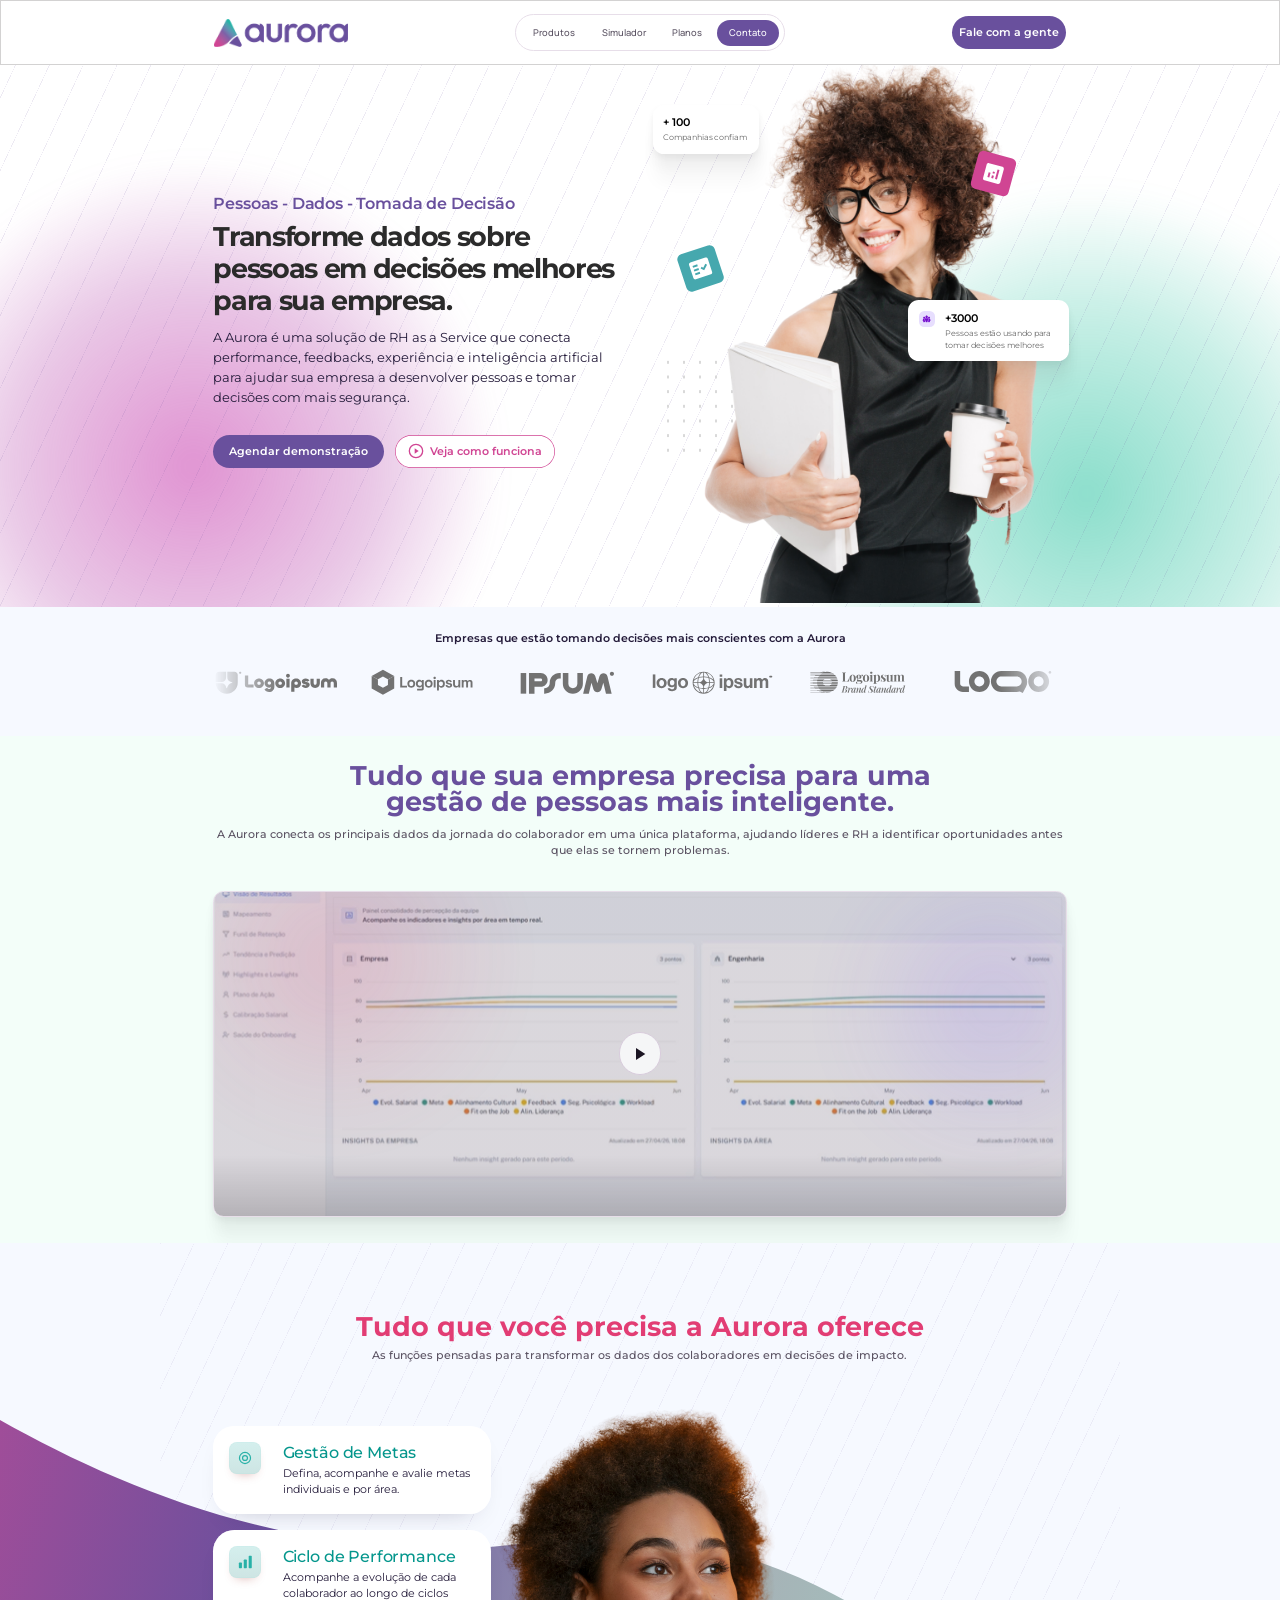
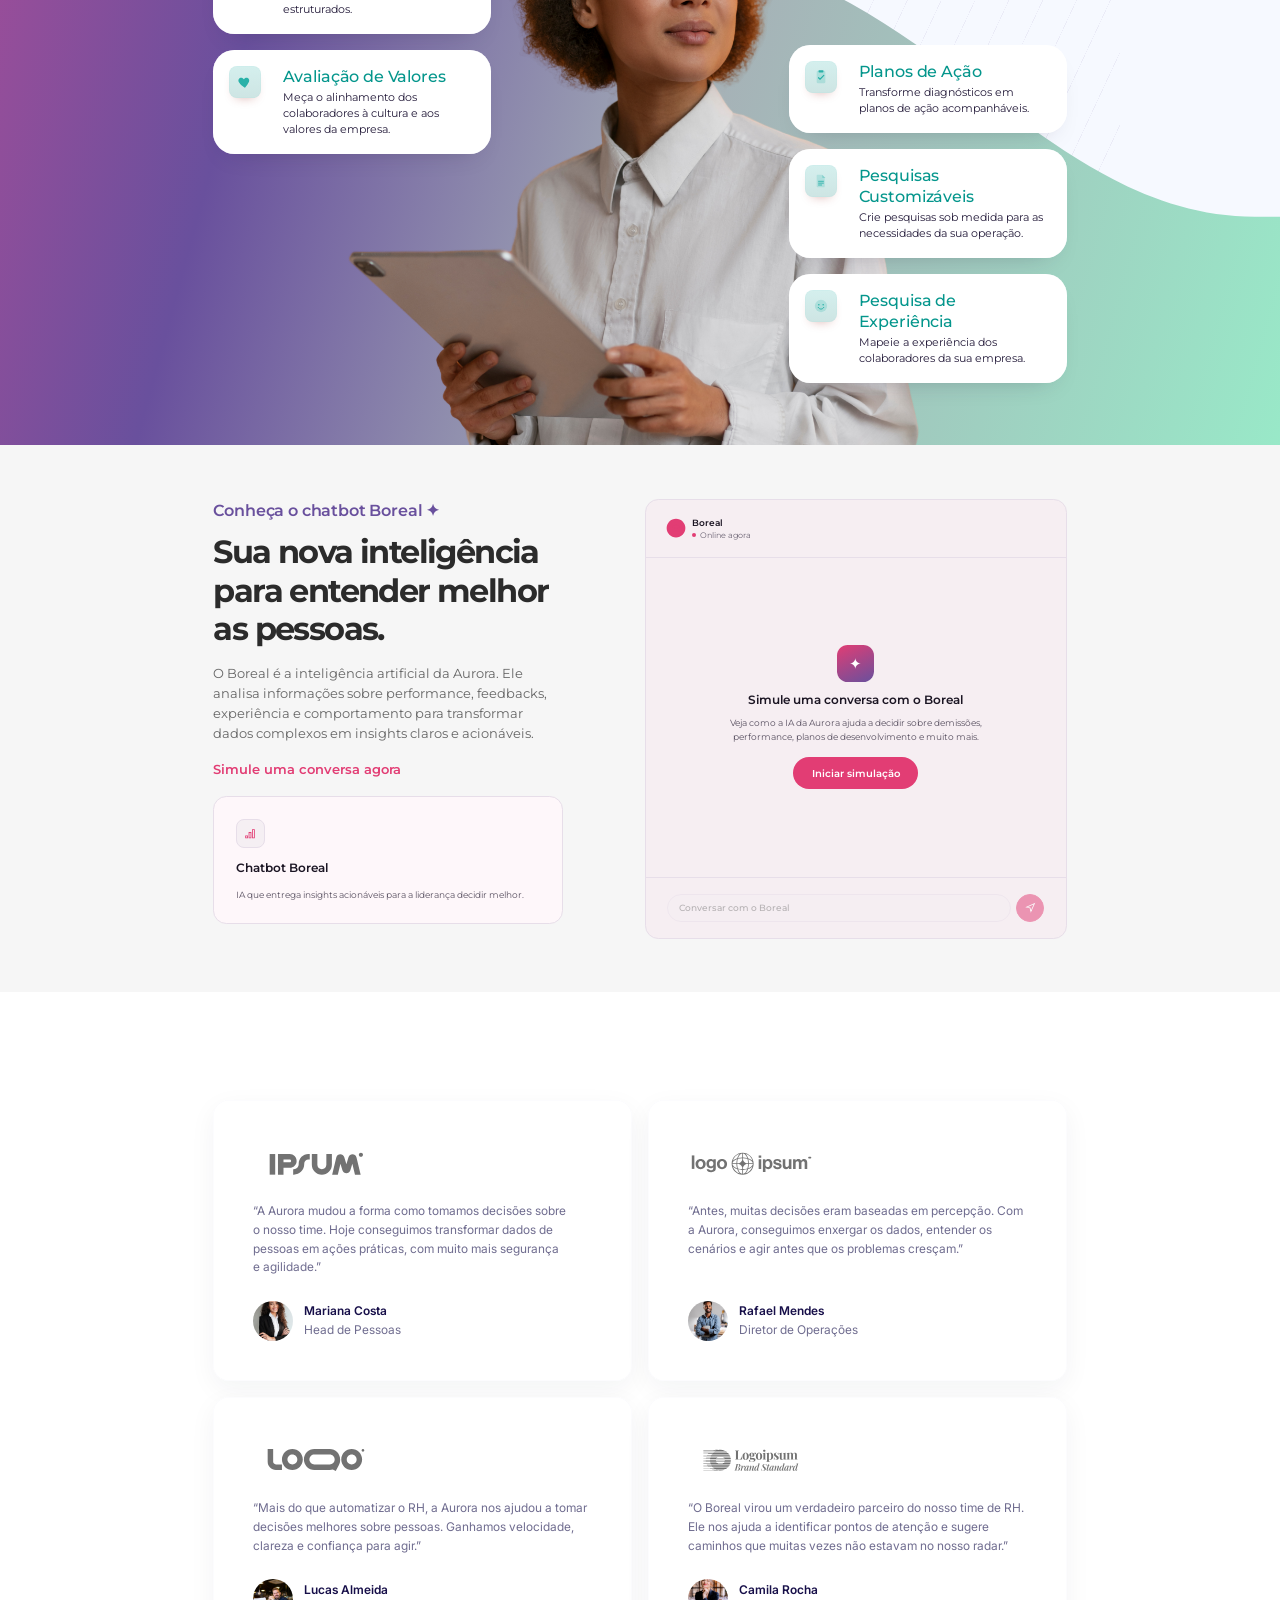
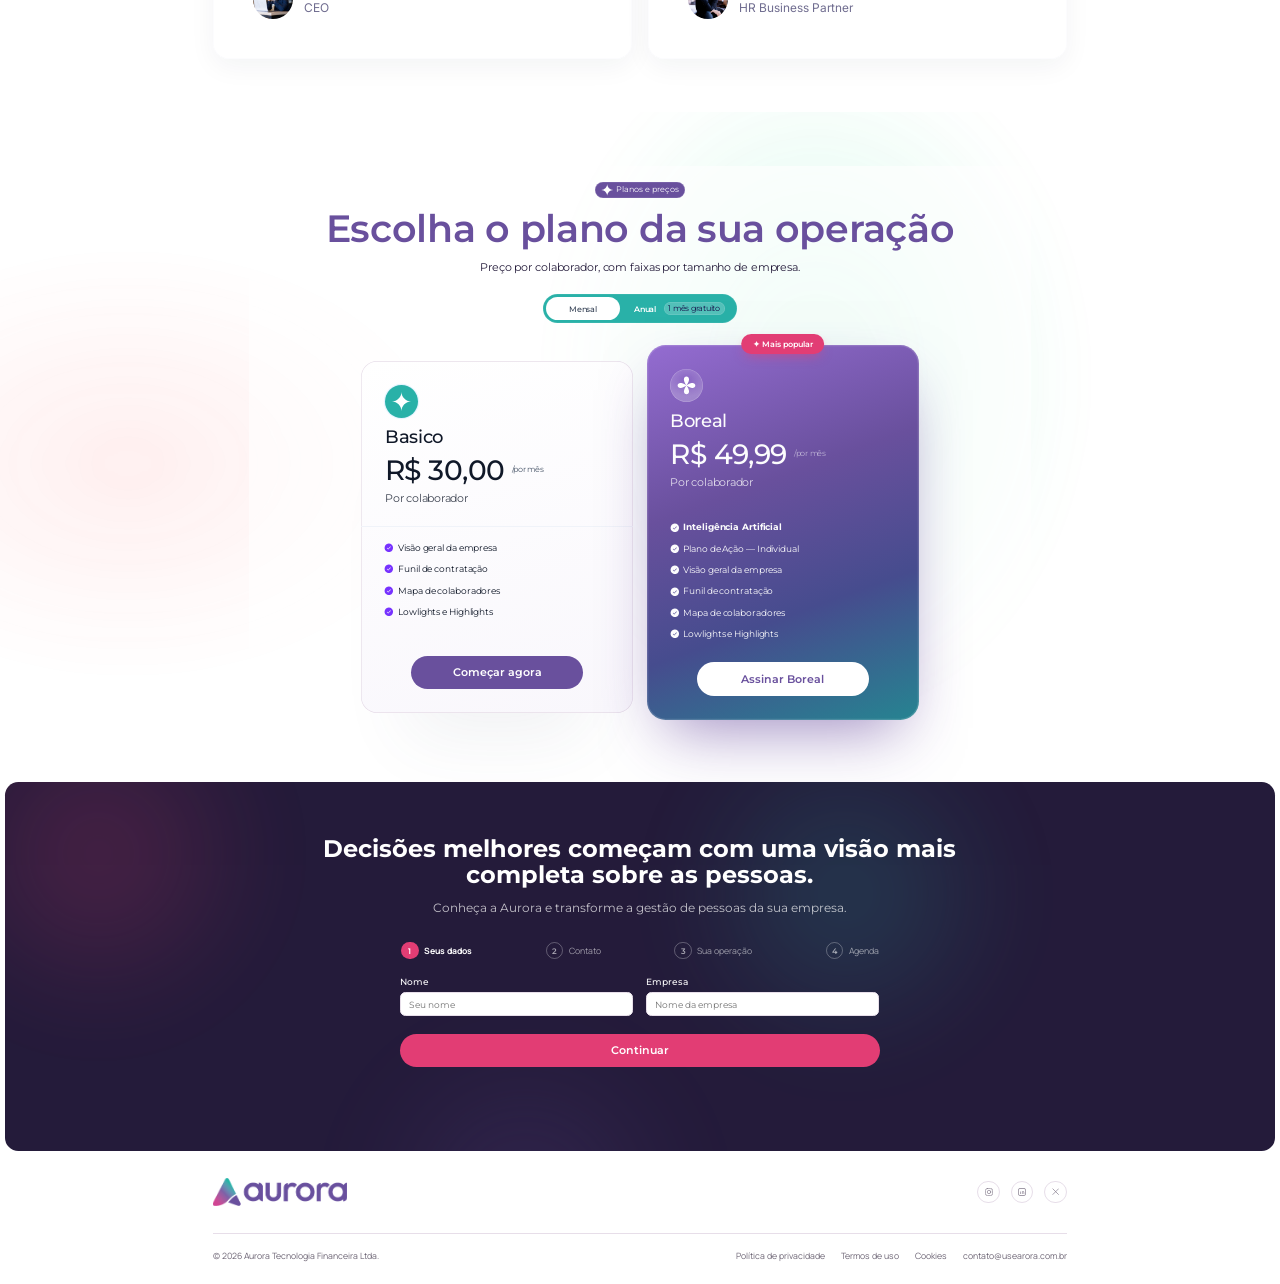
==== commit e78ef0a7: "menu mobile" ====
--- a/index.html
+++ b/index.html
@@ -20,8 +20,16 @@
   <div class="page" data-r="root" id="root">
 
     <header class="header" data-r="hdr">
-      <a class="header-logo" data-r="hdr-logo" href="#top" data-nav aria-label="Aurora — voltar ao início"></a>
-      <nav class="header-nav" data-r="hdr-nav" aria-label="Menu principal">
+      <div class="header-bar">
+        <a class="header-logo" data-r="hdr-logo" href="#top" data-nav aria-label="Aurora — voltar ao início"></a>
+        <button type="button" class="header-menu-toggle" id="header-menu-toggle" aria-expanded="false"
+          aria-controls="header-nav-panel" aria-label="Abrir menu">
+          <span class="header-menu-bar"></span>
+          <span class="header-menu-bar"></span>
+          <span class="header-menu-bar"></span>
+        </button>
+      </div>
+      <nav class="header-nav" data-r="hdr-nav" id="header-nav-panel" aria-label="Menu principal">
         <a href="#produtos" data-nav class="nav-link nav-link-text">Produtos</a>
         <a href="#boreal" data-nav class="nav-link nav-link-text">Simulador</a>
         <a href="#planos" data-nav class="nav-link nav-link-text">Planos</a>
@@ -500,7 +508,7 @@
           <div class="contact-decor-purple"></div>
           <div class="contact-decor-teal"></div>
         </div>
-        <div class="contact-inner">
+        <div class="contact-inner" data-r="fw">
           <div class="contact-head" data-reveal>
             <h2 class="contact-title" data-r="h2">Decisões melhores começam com uma visão mais completa sobre as
               pessoas.</h2>
--- a/style.css
+++ b/style.css
@@ -399,7 +399,7 @@
   [data-r="fw"] {
     width: 100% !important;
     max-width: 100% !important;
-    height: auto !important;
+    /* height: auto !important; */
   }
 
   [data-r="col-fw"] {
@@ -427,10 +427,17 @@
 
   [data-r="hdr"] {
     height: auto !important;
-    flex-wrap: wrap !important;
-    gap: 12px !important;
+    flex-direction: column !important;
+    align-items: stretch !important;
+    gap: 0 !important;
     padding: 14px 20px !important;
+  }
+
+  .header-bar {
+    display: flex !important;
     justify-content: space-between !important;
+    align-items: center !important;
+    width: 100% !important;
   }
 
   [data-r="hdr-logo"] {
@@ -438,26 +445,78 @@
     height: 32px !important;
   }
 
+  .header-menu-toggle {
+    display: flex !important;
+    flex-direction: column;
+    justify-content: center;
+    align-items: center;
+    gap: 5px;
+    width: 40px;
+    height: 40px;
+    border-radius: 10px;
+    border: 1px solid rgb(231, 222, 233);
+    background: rgb(255, 255, 255);
+    cursor: pointer;
+    flex-shrink: 0;
+  }
+
+  .header-menu-bar {
+    width: 18px;
+    height: 2px;
+    border-radius: 2px;
+    background: rgb(36, 27, 58);
+    transition: transform .2s ease, opacity .2s ease;
+  }
+
+  .header-menu-toggle[aria-expanded="true"] .header-menu-bar:nth-child(1) {
+    transform: translateY(7px) rotate(45deg);
+  }
+
+  .header-menu-toggle[aria-expanded="true"] .header-menu-bar:nth-child(2) {
+    opacity: 0;
+  }
+
+  .header-menu-toggle[aria-expanded="true"] .header-menu-bar:nth-child(3) {
+    transform: translateY(-7px) rotate(-45deg);
+  }
+
+  /* Hidden by default; .is-open (toggled in script.js) reveals it as a
+     full-width dropdown instead of the old horizontally-scrolling pill row,
+     which hid "Contato" off-screen with no hint that it was swipeable. */
+  [data-r="hdr-nav"] {
+    display: none !important;
+    flex-direction: column !important;
+    align-items: stretch !important;
+    width: 100% !important;
+    height: auto !important;
+    gap: 4px !important;
+    padding: 12px 4px 4px !important;
+    background: none !important;
+    border: none !important;
+    backdrop-filter: none !important;
+  }
+
+  [data-r="hdr-nav"].is-open {
+    display: flex !important;
+  }
+
+  [data-r="hdr-nav"] .nav-link-text {
+    width: 100% !important;
+    padding: 12px 16px !important;
+    text-align: left !important;
+  }
+
+  /* The CTA moves out of the compact bar and appears as the last item of
+     the open dropdown, right below the nav links. */
   [data-r="hdr-cta"] {
-    width: auto !important;
-    height: 42px !important;
-    font-size: 14px !important;
-    padding: 0 18px !important;
-  }
-
-  [data-r="hdr-nav"] {
-    order: 3 !important;
+    display: none !important;
+  }
+
+  [data-r="hdr-nav"].is-open~[data-r="hdr-cta"] {
+    display: flex !important;
     width: 100% !important;
-    height: 44px !important;
-    gap: 20px !important;
-    padding: 8px 14px !important;
-    overflow-x: auto !important;
-    justify-content: flex-start !important;
-    scrollbar-width: none !important;
-  }
-
-  [data-r="hdr-nav"]::-webkit-scrollbar {
-    display: none;
+    height: 46px !important;
+    margin-top: 8px !important;
   }
 
   [data-r="band"] {
@@ -639,7 +698,7 @@
     text-align: center !important;
   }
 
-  [data-r="ct-steps"]>div>span:last-child {
+  [data-r="ct-steps"] .contact-step-label {
     display: none !important;
   }
 
@@ -721,11 +780,22 @@
   align-items: center;
 }
 
+/* On desktop the header bar is invisible plumbing — its logo and (hidden)
+   toggle button sit as direct flex children of .header, exactly as if the
+   wrapper weren't there. The mobile media query turns it into a real row. */
+.header-bar {
+  display: contents;
+}
+
 .header-logo {
   width: 200px;
   height: 42px;
   background: url(assets/logo-aurora.png) center / cover no-repeat;
   flex-shrink: 0;
+}
+
+.header-menu-toggle {
+  display: none;
 }
 
 .header-nav {
@@ -841,7 +911,7 @@
 
 .hero-copy {
   position: absolute;
-  left: 260px;
+  left: 320px;
   top: 190px;
   width: 632px;
   display: flex;
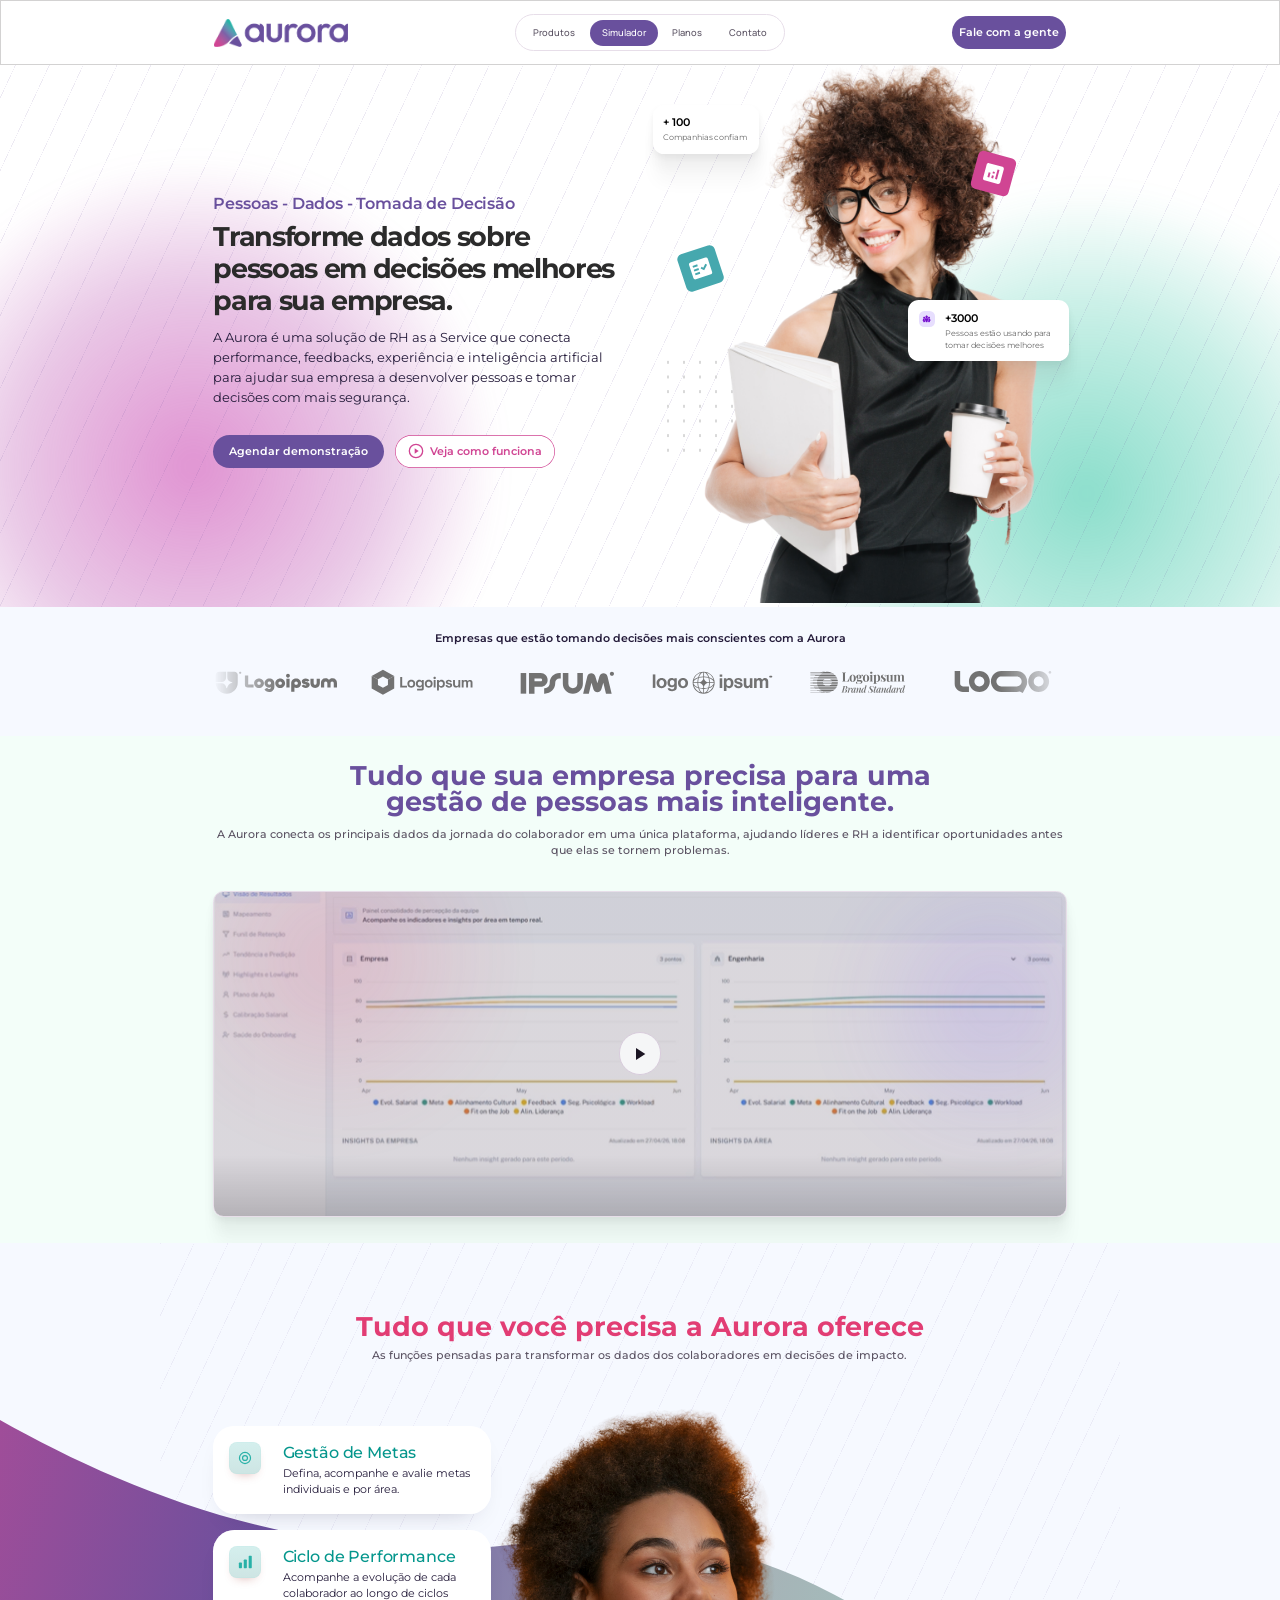
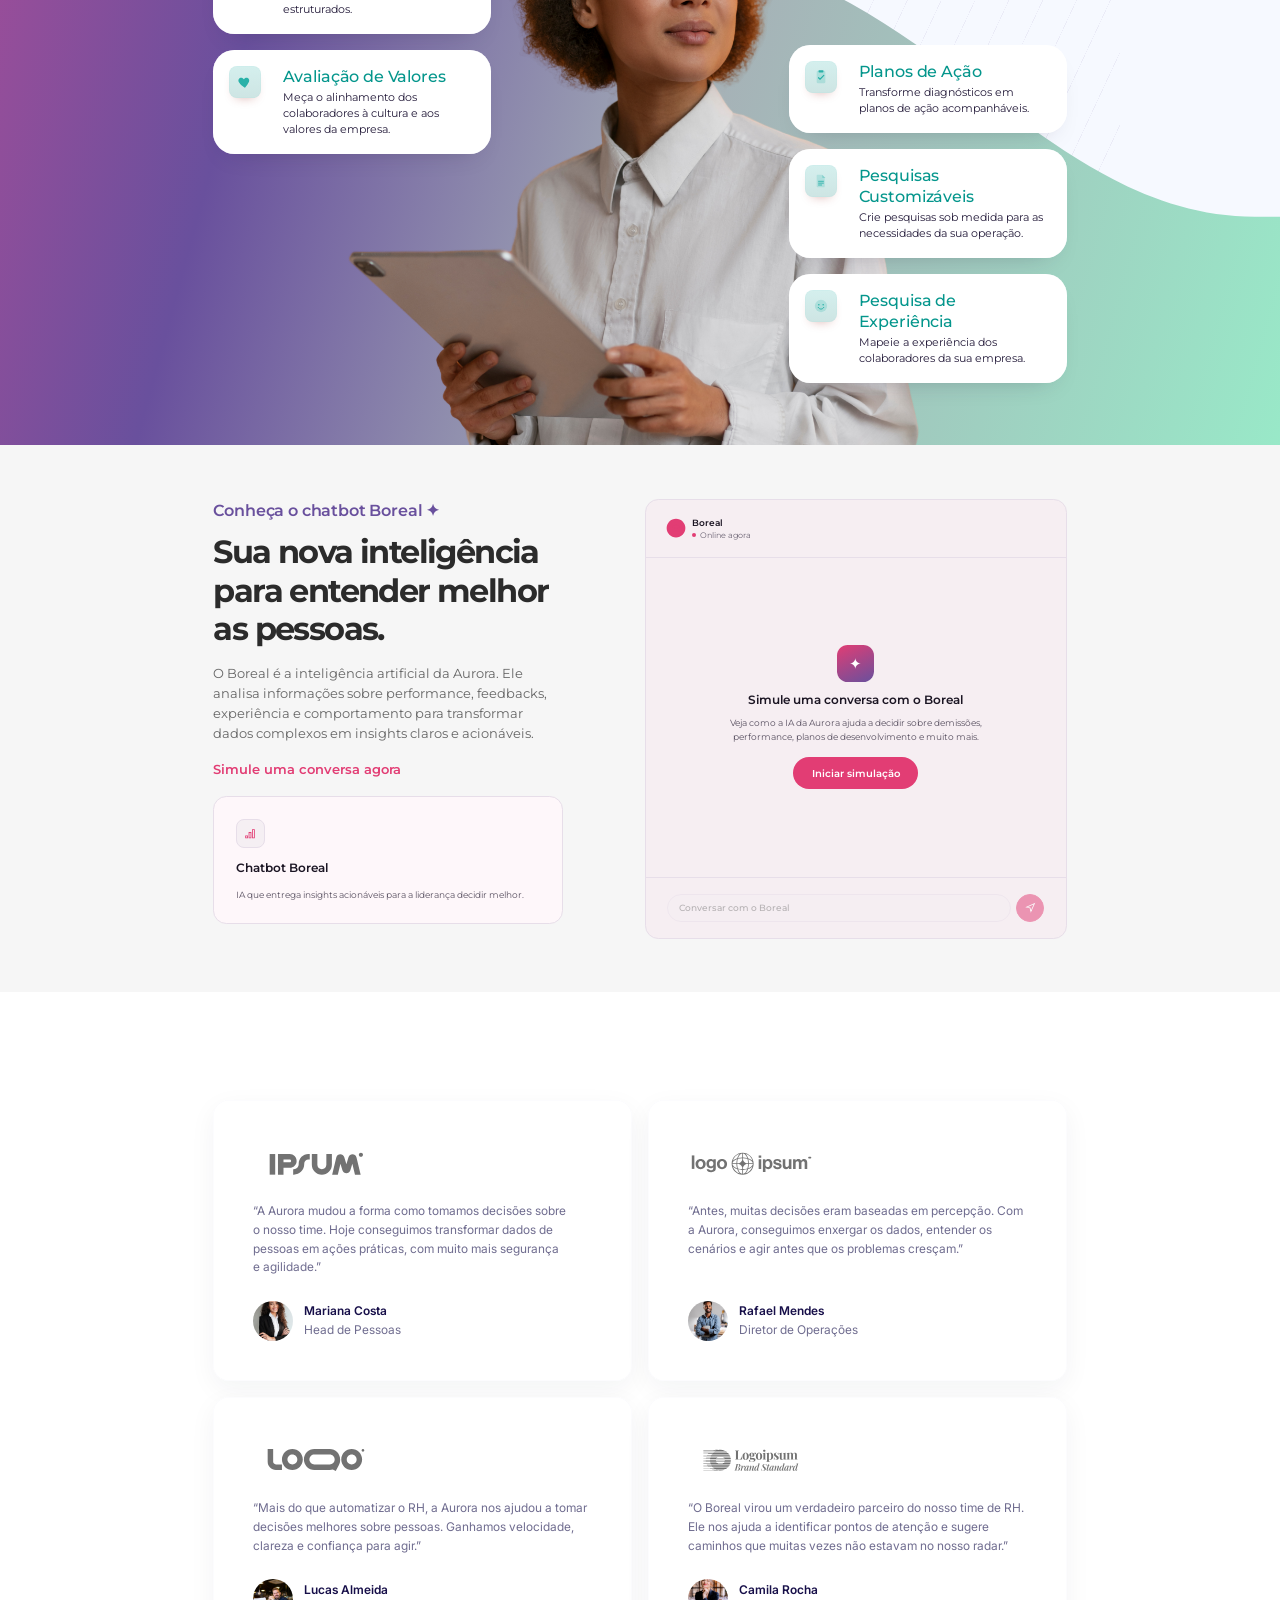
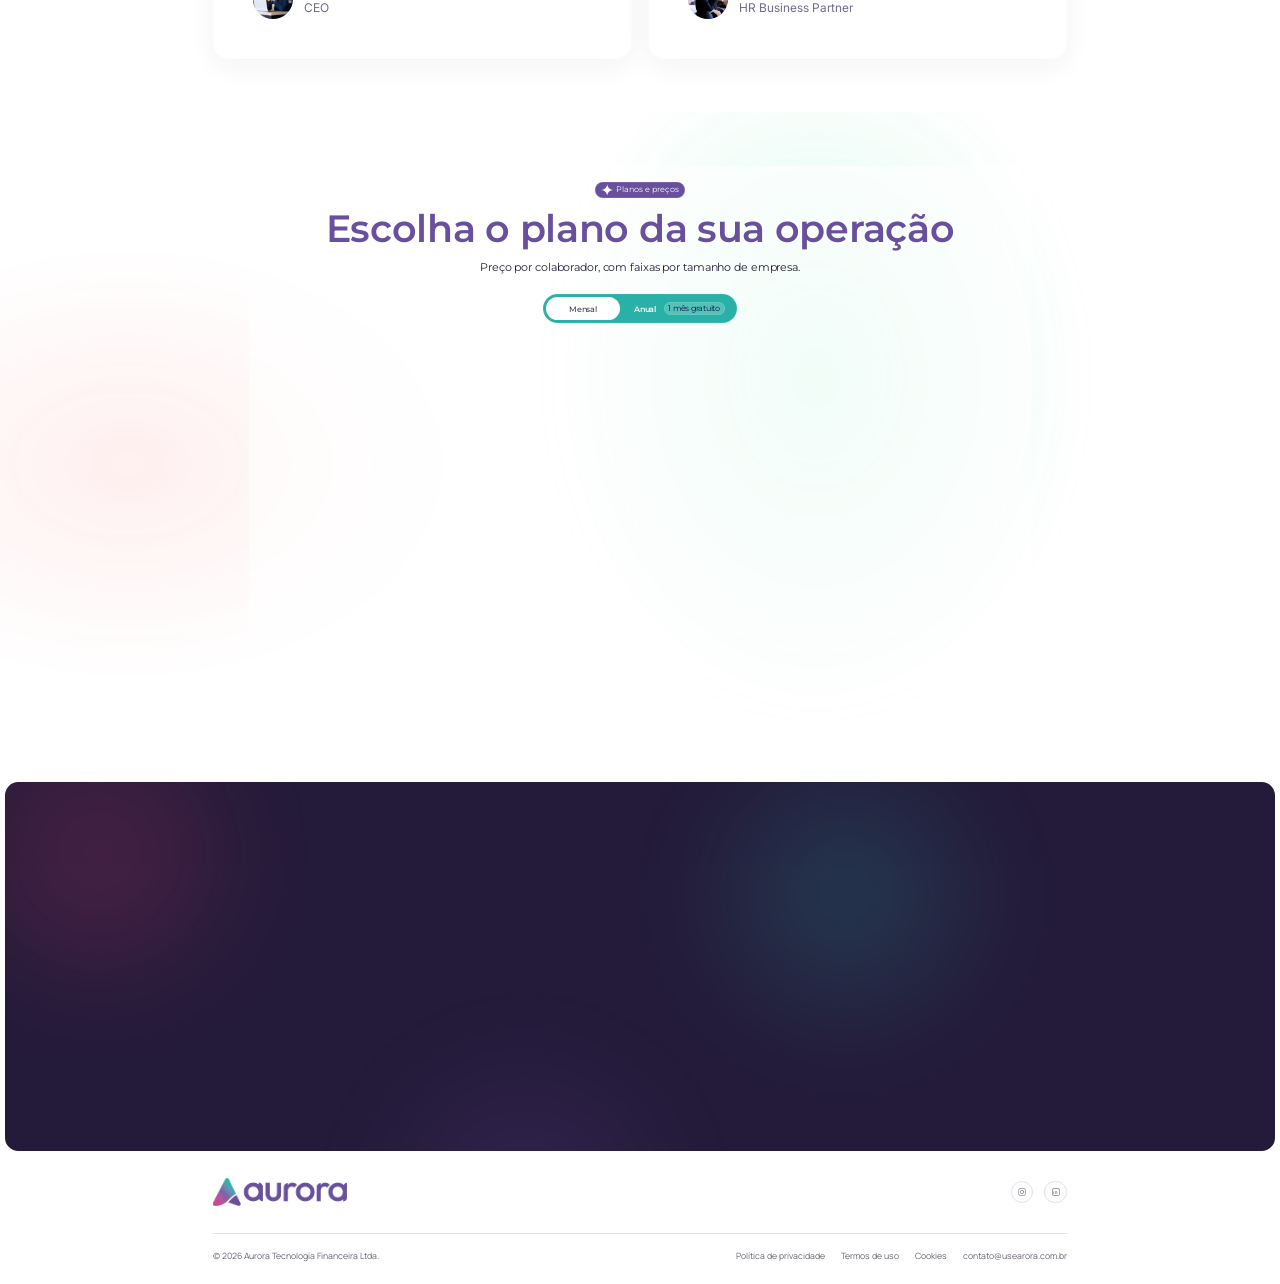
==== commit 07e9d0d0: "fix nos icones das redes sociais e add favicon" ====
--- a/index.html
+++ b/index.html
@@ -1,686 +1,1382 @@
-<!DOCTYPE html>
+<!doctype html>
 <html lang="pt-BR">
-
-<head>
-  <meta charset="utf-8">
-  <meta name="viewport" content="width=device-width, initial-scale=1">
-  <title>Aurora — RH as a Service</title>
-  <link rel="preconnect" href="https://fonts.googleapis.com">
-  <link rel="preconnect" href="https://fonts.gstatic.com" crossorigin="anonymous">
-  <link
-    href="https://fonts.googleapis.com/css2?family=Montserrat:wght@400;500;600;700&family=Manrope:wght@400;500;700&family=Inter:wght@400;600&display=swap"
-    rel="stylesheet">
-  <link rel="stylesheet" href="style.css">
-</head>
-
-<body>
-
-  <a class="skip-link" href="#main-content">Pular para o conteúdo principal</a>
-
-  <div class="page" data-r="root" id="root">
-
-    <header class="header" data-r="hdr">
-      <div class="header-bar">
-        <a class="header-logo" data-r="hdr-logo" href="#top" data-nav aria-label="Aurora — voltar ao início"></a>
-        <button type="button" class="header-menu-toggle" id="header-menu-toggle" aria-expanded="false"
-          aria-controls="header-nav-panel" aria-label="Abrir menu">
-          <span class="header-menu-bar"></span>
-          <span class="header-menu-bar"></span>
-          <span class="header-menu-bar"></span>
+  <head>
+    <meta charset="utf-8" />
+    <meta name="viewport" content="width=device-width, initial-scale=1" />
+    <title>Aurora — RH as a Service</title>
+    <link rel="preconnect" href="https://fonts.googleapis.com" />
+    <link
+      rel="preconnect"
+      href="https://fonts.gstatic.com"
+      crossorigin="anonymous"
+    />
+    <link
+      href="https://fonts.googleapis.com/css2?family=Montserrat:wght@400;500;600;700&family=Manrope:wght@400;500;700&family=Inter:wght@400;600&display=swap"
+      rel="stylesheet"
+    />
+    <link
+      rel="shortcut icon"
+      href="assets/Aurora - Símbolo colorido.png"
+      type="image/x-icon"
+    />
+    <link rel="stylesheet" href="style.css" />
+  </head>
+
+  <body>
+    <a class="skip-link" href="#main-content"
+      >Pular para o conteúdo principal</a
+    >
+
+    <div class="page" data-r="root" id="root">
+      <header class="header" data-r="hdr">
+        <div class="header-bar">
+          <a
+            class="header-logo"
+            data-r="hdr-logo"
+            href="#top"
+            data-nav
+            aria-label="Aurora — voltar ao início"
+          ></a>
+          <button
+            type="button"
+            class="header-menu-toggle"
+            id="header-menu-toggle"
+            aria-expanded="false"
+            aria-controls="header-nav-panel"
+            aria-label="Abrir menu"
+          >
+            <span class="header-menu-bar"></span>
+            <span class="header-menu-bar"></span>
+            <span class="header-menu-bar"></span>
+          </button>
+        </div>
+        <nav
+          class="header-nav"
+          data-r="hdr-nav"
+          id="header-nav-panel"
+          aria-label="Menu principal"
+        >
+          <a href="#produtos" data-nav class="nav-link nav-link-text"
+            >Produtos</a
+          >
+          <a href="#boreal" data-nav class="nav-link nav-link-text"
+            >Simulador</a
+          >
+          <a href="#planos" data-nav class="nav-link nav-link-text">Planos</a>
+          <a href="#contato" data-nav class="nav-link nav-link-text">Contato</a>
+        </nav>
+        <a
+          data-r="hdr-cta"
+          href="#contato"
+          data-nav
+          class="btn-cta-hdr header-cta"
+          >Fale com a gente</a
+        >
+      </header>
+
+      <main id="main-content" tabindex="-1">
+        <section class="hero" data-r="hero" id="top">
+          <div class="hero-band" data-r="band">
+            <div class="hero-decor" data-r="deco" aria-hidden="true">
+              <div class="hero-decor-glow-magenta"></div>
+              <div class="hero-decor-glow-teal"></div>
+              <div class="hero-decor-lines"></div>
+            </div>
+
+            <div class="hero-copy" data-r="hero-copy">
+              <div class="hero-copy-stack">
+                <div class="hero-heading-group" data-reveal>
+                  <span class="eyebrow-text" data-r="wrap"
+                    >Pessoas - Dados - Tomada de Decisão</span
+                  >
+                  <h1 class="hero-title" data-r="h1">
+                    Transforme dados sobre pessoas em decisões melhores para sua
+                    empresa.
+                  </h1>
+                </div>
+                <p class="hero-desc reveal-delay-1" data-reveal data-r="fw">
+                  A Aurora é uma solução de RH as a Service que conecta
+                  performance, feedbacks, experiência e inteligência artificial
+                  para ajudar sua empresa a desenvolver pessoas e tomar decisões
+                  com mais segurança.
+                </p>
+              </div>
+              <div class="hero-cta-row reveal-delay-2" data-reveal>
+                <a
+                  href="#contato"
+                  data-nav
+                  class="btn-cta-hero hero-cta-primary"
+                  >Agendar demonstração</a
+                >
+                <a
+                  href="#demo"
+                  data-nav
+                  class="btn-outline-pink hero-cta-secondary"
+                >
+                  <svg
+                    class="no-shrink"
+                    aria-hidden="true"
+                    focusable="false"
+                    width="24"
+                    height="24"
+                    viewBox="0 0 24 24"
+                    fill="none"
+                    stroke="rgb(208,69,147)"
+                    stroke-width="2"
+                    stroke-linecap="round"
+                    stroke-linejoin="round"
+                  >
+                    <circle cx="12" cy="12" r="10"></circle>
+                    <polygon
+                      points="10 8 16 12 10 16 10 8"
+                      fill="rgb(208,69,147)"
+                      stroke="none"
+                    ></polygon>
+                  </svg>
+                  Veja como funciona
+                </a>
+              </div>
+            </div>
+
+            <div class="hero-art reveal-delay-3" data-reveal data-r="hero-art">
+              <div class="hero-art-dots-a"></div>
+              <div class="hero-art-dots-b"></div>
+              <div class="hero-art-photo"></div>
+              <div class="hero-art-card-companies">
+                <div class="col-start">
+                  <span class="stat-number">+ 100</span>
+                  <span class="stat-label">Companhias confiam</span>
+                </div>
+              </div>
+              <div class="hero-art-chip-teal">
+                <span
+                  data-icon="ic-fact-check"
+                  data-icon-color="rgb(255,255,255)"
+                ></span>
+              </div>
+              <div class="hero-art-chip-pink">
+                <span
+                  data-icon="ic-analytics"
+                  data-icon-color="rgb(255,255,255)"
+                ></span>
+              </div>
+              <div class="hero-art-card-people">
+                <div class="icon-box-purple">
+                  <span
+                    data-icon="ic-people"
+                    data-icon-color="rgb(116,12,206)"
+                  ></span>
+                </div>
+                <div class="col-start">
+                  <span class="stat-number">+3000</span>
+                  <span class="stat-caption"
+                    >Pessoas estão usando para tomar decisões melhores</span
+                  >
+                </div>
+              </div>
+            </div>
+          </div>
+        </section>
+
+        <section class="logos" data-r="logos">
+          <span class="logos-label" data-r="wrap"
+            >Empresas que estão tomando decisões mais conscientes com a
+            Aurora</span
+          >
+          <div class="logos-mask">
+            <div class="logos-track">
+              <div class="logos-item">
+                <span
+                  data-icon="logo5"
+                  data-icon-color="rgb(114,114,114)"
+                ></span>
+              </div>
+              <div class="logos-item">
+                <span
+                  data-icon="logo6"
+                  data-icon-color="rgb(114,114,114)"
+                ></span>
+              </div>
+              <div class="logos-item">
+                <span
+                  data-icon="logo4"
+                  data-icon-color="rgb(114,114,114)"
+                ></span>
+              </div>
+              <div class="logos-item">
+                <span
+                  data-icon="logo3"
+                  data-icon-color="rgb(114,114,114)"
+                ></span>
+              </div>
+              <div class="logos-item">
+                <span
+                  data-icon="logo2"
+                  data-icon-color="rgb(114,114,114)"
+                ></span>
+              </div>
+              <div class="logos-item">
+                <span
+                  data-icon="logo1"
+                  data-icon-color="rgb(114,114,114)"
+                ></span>
+              </div>
+              <div class="logos-item">
+                <span
+                  data-icon="logo5"
+                  data-icon-color="rgb(114,114,114)"
+                ></span>
+              </div>
+              <div class="logos-item">
+                <span
+                  data-icon="logo6"
+                  data-icon-color="rgb(114,114,114)"
+                ></span>
+              </div>
+              <div class="logos-item">
+                <span
+                  data-icon="logo4"
+                  data-icon-color="rgb(114,114,114)"
+                ></span>
+              </div>
+              <div class="logos-item">
+                <span
+                  data-icon="logo3"
+                  data-icon-color="rgb(114,114,114)"
+                ></span>
+              </div>
+              <div class="logos-item">
+                <span
+                  data-icon="logo2"
+                  data-icon-color="rgb(114,114,114)"
+                ></span>
+              </div>
+              <div class="logos-item">
+                <span
+                  data-icon="logo1"
+                  data-icon-color="rgb(114,114,114)"
+                ></span>
+              </div>
+            </div>
+          </div>
+        </section>
+
+        <section class="demo" data-r="demo" id="demo">
+          <div class="demo-head" data-reveal>
+            <h2 class="demo-title" data-r="h2">
+              Tudo que sua empresa precisa para uma gestão de pessoas mais
+              inteligente.
+            </h2>
+            <p class="demo-desc">
+              A Aurora conecta os principais dados da jornada do colaborador em
+              uma única plataforma, ajudando líderes e RH a identificar
+              oportunidades antes que elas se tornem problemas.
+            </p>
+          </div>
+          <div
+            class="demo-frame-box reveal-delay-1"
+            data-reveal
+            data-r="demo-frame"
+          >
+            <div class="demo-frame-glow">
+              <div class="demo-glow-pink"></div>
+              <div class="demo-glow-purple"></div>
+            </div>
+            <button
+              type="button"
+              class="play-btn js-open-video demo-play-btn"
+              aria-label="Assistir demonstração de 2 minutos"
+            >
+              <svg
+                class="play-icon-offset"
+                aria-hidden="true"
+                focusable="false"
+                width="14"
+                height="18"
+                viewBox="0 0 10.083 12.833"
+                fill="rgb(27,21,35)"
+              >
+                <path d="M 0 0 L 0 12.833 L 10.083 6.417 L 0 0 Z"></path>
+              </svg>
+            </button>
+          </div>
+        </section>
+
+        <section class="features" data-r="feat" id="produtos">
+          <div class="features-band" data-r="band">
+            <div
+              class="features-decor-lines"
+              data-r="deco"
+              aria-hidden="true"
+            ></div>
+            <div class="features-head" data-r="feat-head" data-reveal>
+              <h2 class="features-title" data-r="h2">
+                Tudo que você precisa a Aurora oferece
+              </h2>
+              <p class="features-desc" data-r="wrap">
+                As funções pensadas para transformar os dados dos colaboradores
+                em decisões de impacto.
+              </p>
+            </div>
+            <svg
+              class="features-decor-blob"
+              data-r="deco"
+              aria-hidden="true"
+              width="1604"
+              height="1054"
+              viewBox="0 0 1604 1054"
+            >
+              <defs>
+                <linearGradient id="auroraBlob" x1="0" y1="0" x2="1" y2="0.18">
+                  <stop offset="-0.0226" stop-color="rgb(200,75,150)"></stop>
+                  <stop offset="0.2912" stop-color="rgb(105,80,157)"></stop>
+                  <stop offset="0.5581" stop-color="rgb(166,178,183)"></stop>
+                  <stop offset="0.9392" stop-color="rgb(152,236,201)"></stop>
+                </linearGradient>
+              </defs>
+              <path
+                fill="url(#auroraBlob)"
+                d="M 24.38 0 C 24.38 0 322.34 261.629 655.16 215.081 C 987.98 168.533 1090.595 463.075 1311.436 463.075 C 1532.276 463.075 1506.479 469.258 1506.479 469.258 L 1604 934.566 C 1604 934.566 1567.948 941.113 1289.842 1034.724 C 1011.736 1128.335 689.17 850.573 448.485 850.573 C 207.8 850.573 0 1012.031 0 1012.031 L 24.38 0 Z"
+              ></path>
+            </svg>
+            <div
+              class="features-decor-photo"
+              data-r="deco"
+              aria-hidden="true"
+            ></div>
+
+            <div
+              class="features-col-left"
+              data-r="feat-col"
+              data-reveal-stagger
+            >
+              <div class="feat-card feature-card" data-reveal>
+                <div class="feature-card-icon-wrap">
+                  <span
+                    data-icon="ic-target"
+                    data-icon-color="rgb(41,177,168)"
+                  ></span>
+                </div>
+                <div class="feature-card-text">
+                  <span class="feature-card-title">Gestão de Metas</span>
+                  <span class="feature-card-body"
+                    >Defina, acompanhe e avalie metas individuais e por
+                    área.</span
+                  >
+                </div>
+              </div>
+              <div class="feat-card feature-card" data-reveal>
+                <div class="feature-card-icon-wrap">
+                  <span
+                    data-icon="ic-bar-chart"
+                    data-icon-color="rgb(41,177,168)"
+                  ></span>
+                </div>
+                <div class="feature-card-text">
+                  <span class="feature-card-title">Ciclo de Performance</span>
+                  <span class="feature-card-body"
+                    >Acompanhe a evolução de cada colaborador ao longo de ciclos
+                    estruturados.</span
+                  >
+                </div>
+              </div>
+              <div class="feat-card feature-card" data-reveal>
+                <div class="feature-card-icon-wrap">
+                  <span
+                    data-icon="ic-heart"
+                    data-icon-color="rgb(41,177,168)"
+                  ></span>
+                </div>
+                <div class="feature-card-text">
+                  <span class="feature-card-title">Avaliação de Valores</span>
+                  <span class="feature-card-body"
+                    >Meça o alinhamento dos colaboradores à cultura e aos
+                    valores da empresa.</span
+                  >
+                </div>
+              </div>
+            </div>
+
+            <div
+              class="features-col-right"
+              data-r="feat-col"
+              data-reveal-stagger
+            >
+              <div class="feat-card feature-card" data-reveal>
+                <div class="feature-card-icon-wrap">
+                  <span
+                    data-icon="ic-clipboard-check"
+                    data-icon-color="rgb(41,177,168)"
+                  ></span>
+                </div>
+                <div class="feature-card-text">
+                  <span class="feature-card-title">Planos de Ação</span>
+                  <span class="feature-card-body"
+                    >Transforme diagnósticos em planos de ação
+                    acompanháveis.</span
+                  >
+                </div>
+              </div>
+              <div class="feat-card feature-card" data-reveal>
+                <div class="feature-card-icon-wrap">
+                  <span
+                    data-icon="ic-survey"
+                    data-icon-color="rgb(41,177,168)"
+                  ></span>
+                </div>
+                <div class="feature-card-text">
+                  <span class="feature-card-title"
+                    >Pesquisas Customizáveis</span
+                  >
+                  <span class="feature-card-body"
+                    >Crie pesquisas sob medida para as necessidades da sua
+                    operação.</span
+                  >
+                </div>
+              </div>
+              <div class="feat-card feature-card" data-reveal>
+                <div class="feature-card-icon-wrap">
+                  <span
+                    data-icon="ic-smiley"
+                    data-icon-color="rgb(41,177,168)"
+                  ></span>
+                </div>
+                <div class="feature-card-text">
+                  <span class="feature-card-title"
+                    >Pesquisa de Experiência</span
+                  >
+                  <span class="feature-card-body"
+                    >Mapeie a experiência dos colaboradores da sua
+                    empresa.</span
+                  >
+                </div>
+              </div>
+            </div>
+          </div>
+        </section>
+
+        <section class="boreal" data-r="boreal" id="boreal">
+          <div class="boreal-col" data-r="col-fw">
+            <div class="boreal-text-stack" data-reveal>
+              <div class="hero-copy-stack">
+                <span class="eyebrow-text" data-r="wrap"
+                  >Conheça o chatbot Boreal ✦</span
+                >
+                <h2 class="boreal-title" data-r="h2">
+                  Sua nova inteligência para entender melhor as pessoas.
+                </h2>
+              </div>
+              <p class="boreal-desc" data-r="fw">
+                O Boreal é a inteligência artificial da Aurora. Ele analisa
+                informações sobre performance, feedbacks, experiência e
+                comportamento para transformar dados complexos em insights
+                claros e acionáveis.
+              </p>
+              <span class="boreal-cta-label">Simule uma conversa agora</span>
+            </div>
+            <article class="boreal-mini-card reveal-delay-1" data-reveal>
+              <div class="boreal-mini-card-icon">
+                <span
+                  data-icon="ic-spark"
+                  data-icon-color="rgb(226,61,116)"
+                ></span>
+              </div>
+              <span class="boreal-mini-card-title">Chatbot Boreal</span>
+              <span class="boreal-mini-card-desc"
+                >IA que entrega insights acionáveis para a liderança decidir
+                melhor.</span
+              >
+            </article>
+          </div>
+
+          <div class="chat-widget reveal-delay-2" data-reveal data-r="chat">
+            <div class="chat-header">
+              <span
+                data-icon="icon-robot"
+                data-icon-color="rgb(226,61,116)"
+                data-icon-fills="rgb(226,61,116),rgb(255,255,255)"
+              ></span>
+              <div class="col-start">
+                <span class="chat-header-name">Boreal</span>
+                <div class="chat-header-status">
+                  <span class="chat-status-dot"></span>
+                  <span class="chat-status-text">Online agora</span>
+                </div>
+              </div>
+            </div>
+
+            <div
+              class="chat-messages"
+              id="chat-body"
+              role="log"
+              aria-live="polite"
+              aria-relevant="additions"
+              aria-label="Conversa com o assistente Boreal"
+            >
+              <div class="chat-start-overlay" id="chat-start-overlay">
+                <div class="chat-start-icon">✦</div>
+                <p class="chat-start-title">Simule uma conversa com o Boreal</p>
+                <p class="chat-start-desc">
+                  Veja como a IA da Aurora ajuda a decidir sobre demissões,
+                  performance, planos de desenvolvimento e muito mais.
+                </p>
+                <button
+                  type="button"
+                  class="btn-cta-pink chat-start-btn"
+                  id="chat-start-btn"
+                >
+                  Iniciar simulação
+                </button>
+              </div>
+              <div
+                id="typing-indicator"
+                class="hidden chat-typing"
+                role="status"
+              >
+                <span class="chat-typing-dot-1" aria-hidden="true"></span>
+                <span class="chat-typing-dot-2" aria-hidden="true"></span>
+                <span class="chat-typing-dot-3" aria-hidden="true"></span>
+                <span class="sr-only">Boreal está digitando…</span>
+              </div>
+            </div>
+
+            <form class="chat-form-bar" id="chat-form">
+              <input
+                type="text"
+                id="chat-input"
+                class="input-focus-pink chat-input-field"
+                placeholder="Conversar com o Boreal"
+                aria-label="Conversar com o Boreal"
+              />
+              <button
+                type="submit"
+                class="send-btn chat-send-btn"
+                aria-label="Enviar mensagem"
+              >
+                <span
+                  data-icon="ic-send"
+                  data-icon-color="rgb(255,255,255)"
+                ></span>
+              </button>
+            </form>
+          </div>
+        </section>
+
+        <section class="testimonials" data-r="tst">
+          <h2 class="testimonials-title" data-r="h2" data-reveal>
+            Veja o que estão falando da Aurora
+          </h2>
+          <div class="testimonials-grid" data-r="tst-grid" data-reveal-stagger>
+            <div
+              data-r="tst-card"
+              class="tst-card testimonial-card"
+              data-reveal
+            >
+              <div class="boreal-text-stack">
+                <span
+                  data-icon="logo4"
+                  data-icon-color="rgb(114,114,114)"
+                ></span>
+                <p class="testimonial-quote">
+                  “A Aurora mudou a forma como tomamos decisões sobre o nosso
+                  time. Hoje conseguimos transformar dados de pessoas em ações
+                  práticas, com muito mais segurança e agilidade.”
+                </p>
+              </div>
+              <div class="hero-cta-row">
+                <div class="testimonial-avatar-1"></div>
+                <div class="testimonial-person">
+                  <span class="testimonial-name" data-r="wrap"
+                    >Mariana Costa</span
+                  >
+                  <span class="testimonial-role" data-r="wrap"
+                    >Head de Pessoas</span
+                  >
+                </div>
+              </div>
+            </div>
+            <div
+              data-r="tst-card"
+              class="tst-card testimonial-card"
+              data-reveal
+            >
+              <div class="boreal-text-stack">
+                <span
+                  data-icon="logo3"
+                  data-icon-color="rgb(114,114,114)"
+                ></span>
+                <p class="testimonial-quote">
+                  “Antes, muitas decisões eram baseadas em percepção. Com a
+                  Aurora, conseguimos enxergar os dados, entender os cenários e
+                  agir antes que os problemas cresçam.”
+                </p>
+              </div>
+              <div class="hero-cta-row">
+                <div class="testimonial-avatar-2"></div>
+                <div class="testimonial-person">
+                  <span class="testimonial-name" data-r="wrap"
+                    >Rafael Mendes</span
+                  >
+                  <span class="testimonial-role" data-r="wrap"
+                    >Diretor de Operações</span
+                  >
+                </div>
+              </div>
+            </div>
+            <div
+              data-r="tst-card"
+              class="tst-card testimonial-card"
+              data-reveal
+            >
+              <div class="boreal-text-stack">
+                <span
+                  data-icon="logo1"
+                  data-icon-color="rgb(114,114,114)"
+                ></span>
+                <p class="testimonial-quote">
+                  “Mais do que automatizar o RH, a Aurora nos ajudou a tomar
+                  decisões melhores sobre pessoas. Ganhamos velocidade, clareza
+                  e confiança para agir.”
+                </p>
+              </div>
+              <div class="hero-cta-row">
+                <div class="testimonial-avatar-3"></div>
+                <div class="testimonial-person">
+                  <span class="testimonial-name" data-r="wrap"
+                    >Lucas Almeida</span
+                  >
+                  <span class="testimonial-role" data-r="wrap">CEO</span>
+                </div>
+              </div>
+            </div>
+            <div
+              data-r="tst-card"
+              class="tst-card testimonial-card"
+              data-reveal
+            >
+              <div class="boreal-text-stack">
+                <span
+                  data-icon="logo2"
+                  data-icon-color="rgb(114,114,114)"
+                ></span>
+                <p class="testimonial-quote">
+                  “O Boreal virou um verdadeiro parceiro do nosso time de RH.
+                  Ele nos ajuda a identificar pontos de atenção e sugere
+                  caminhos que muitas vezes não estavam no nosso radar.”
+                </p>
+              </div>
+              <div class="hero-cta-row">
+                <div class="testimonial-avatar-4"></div>
+                <div class="testimonial-person">
+                  <span class="testimonial-name" data-r="wrap"
+                    >Camila Rocha</span
+                  >
+                  <span class="testimonial-role" data-r="wrap"
+                    >HR Business Partner</span
+                  >
+                </div>
+              </div>
+            </div>
+          </div>
+        </section>
+
+        <section class="plans" data-r="plan" id="planos">
+          <div class="plans-decor" data-r="deco" aria-hidden="true">
+            <div class="plans-decor-green"></div>
+            <div class="plans-decor-red"></div>
+          </div>
+          <div class="plans-inner" data-r="plan-inner">
+            <div class="plans-head" data-reveal>
+              <div class="plans-badge">
+                <svg
+                  class="no-shrink"
+                  aria-hidden="true"
+                  focusable="false"
+                  width="18.667"
+                  height="17.778"
+                  viewBox="0 0 28.444 28.444"
+                  fill="rgb(255,255,255)"
+                >
+                  <path
+                    d="M 14.222 0 C 14.437 7.764 20.68 14.008 28.444 14.222 C 20.68 14.437 14.437 20.68 14.222 28.444 C 14.008 20.68 7.764 14.437 0 14.222 C 7.764 14.008 14.008 7.764 14.222 0 Z"
+                  ></path>
+                </svg>
+                <span class="plans-badge-text">Planos e preços</span>
+              </div>
+              <h2 class="plans-title" data-r="plan-h2">
+                Escolha o plano da sua operação
+              </h2>
+              <p class="plans-desc">
+                Preço por colaborador, com faixas por tamanho de empresa.
+              </p>
+              <div class="plans-toggle-track">
+                <button class="plans-tab-mensal" type="button" id="tab-mensal">
+                  Mensal
+                </button>
+                <button class="plans-tab-anual" type="button" id="tab-anual">
+                  Anual
+                  <span class="plans-tab-badge">1 mês gratuito</span>
+                </button>
+              </div>
+            </div>
+
+            <div class="plans-row" data-r="plan-row" data-reveal-stagger>
+              <div class="plan-card-basic" data-reveal>
+                <div class="plan-card-head">
+                  <div class="plan-card-icon">
+                    <svg
+                      aria-hidden="true"
+                      focusable="false"
+                      width="28.444"
+                      height="28.444"
+                      viewBox="0 0 28.444 28.444"
+                      fill="rgb(255,255,255)"
+                    >
+                      <path
+                        d="M 14.222 0 C 14.437 7.764 20.68 14.008 28.444 14.222 C 20.68 14.437 14.437 20.68 14.222 28.444 C 14.008 20.68 7.764 14.437 0 14.222 C 7.764 14.008 14.008 7.764 14.222 0 Z"
+                      ></path>
+                    </svg>
+                  </div>
+                  <div class="plan-card-title-stack">
+                    <span class="plan-card-name">Basico</span>
+                    <div class="plan-card-price-row">
+                      <span class="plan-card-price" id="price-basic"
+                        >R$ 30,00</span
+                      >
+                      <span class="price-period plan-card-price-period"
+                        >/por mês</span
+                      >
+                    </div>
+                    <span class="plan-card-caption">Por colaborador</span>
+                  </div>
+                </div>
+                <div class="plan-card-body">
+                  <div class="plan-card-items">
+                    <div class="plan-card-item">
+                      <span
+                        data-icon="ic-check-circle"
+                        data-icon-color="rgb(119,50,255)"
+                      ></span>
+                      <span class="plan-card-item-text"
+                        >Visão geral da empresa</span
+                      >
+                    </div>
+                    <div class="plan-card-item">
+                      <span
+                        data-icon="ic-check-circle"
+                        data-icon-color="rgb(119,50,255)"
+                      ></span>
+                      <span class="plan-card-item-text"
+                        >Funil de contratação</span
+                      >
+                    </div>
+                    <div class="plan-card-item">
+                      <span
+                        data-icon="ic-check-circle"
+                        data-icon-color="rgb(119,50,255)"
+                      ></span>
+                      <span class="plan-card-item-text"
+                        >Mapa de colaboradores</span
+                      >
+                    </div>
+                    <div class="plan-card-item">
+                      <span
+                        data-icon="ic-check-circle"
+                        data-icon-color="rgb(119,50,255)"
+                      ></span>
+                      <span class="plan-card-item-text"
+                        >Lowlights e Highlights</span
+                      >
+                    </div>
+                  </div>
+                  <a
+                    data-r="btn-fw"
+                    href="#contato"
+                    data-nav
+                    class="btn-plan-dark plan-card-cta-basic"
+                    >Começar agora</a
+                  >
+                </div>
+              </div>
+
+              <div class="plan-card-boreal-wrap" data-reveal>
+                <span class="plan-card-boreal-badge">✦ Mais popular</span>
+                <div class="plan-card-boreal">
+                  <div class="plan-card-boreal-decor">
+                    <svg
+                      class="plan-card-boreal-decor-a"
+                      aria-hidden="true"
+                      focusable="false"
+                      width="299.111"
+                      height="299.111"
+                      viewBox="0 0 299.111 299.111"
+                    >
+                      <defs>
+                        <linearGradient
+                          id="auroraPlanA"
+                          x1="1"
+                          y1="0"
+                          x2="0"
+                          y2="1"
+                        >
+                          <stop
+                            offset="0.3551"
+                            stop-color="rgb(8,124,116)"
+                          ></stop>
+                          <stop
+                            offset="0.7652"
+                            stop-color="rgb(140,149,255)"
+                          ></stop>
+                        </linearGradient>
+                      </defs>
+                      <path
+                        fill="url(#auroraPlanA)"
+                        d="M 209.333 299.111 L 0 113.333 L 0 0 L 172.444 0 L 299.111 299.111 L 209.333 299.111 Z"
+                      ></path>
+                    </svg>
+                    <svg
+                      class="plan-card-boreal-decor-b"
+                      aria-hidden="true"
+                      focusable="false"
+                      width="243.556"
+                      height="304.889"
+                      viewBox="0 0 243.556 304.889"
+                    >
+                      <defs>
+                        <linearGradient
+                          id="auroraPlanB"
+                          x1="0"
+                          y1="1"
+                          x2="0.88"
+                          y2="0"
+                        >
+                          <stop
+                            offset="0.4102"
+                            stop-color="rgb(4,150,140)"
+                          ></stop>
+                          <stop
+                            offset="0.8766"
+                            stop-color="rgb(105,80,157)"
+                          ></stop>
+                        </linearGradient>
+                      </defs>
+                      <path
+                        fill="url(#auroraPlanB)"
+                        d="M 145.326 304.889 L 0 0 L 243.556 0 L 243.556 304.889 L 145.326 304.889 Z"
+                      ></path>
+                    </svg>
+                  </div>
+                  <div class="plan-card-boreal-head">
+                    <div class="plan-card-boreal-icon">
+                      <span
+                        data-icon="ic-union"
+                        data-icon-color="rgb(255,255,255)"
+                      ></span>
+                    </div>
+                    <div class="plan-card-title-stack">
+                      <span class="plan-card-boreal-name">Boreal</span>
+                      <div class="plan-card-price-row">
+                        <span class="plan-card-boreal-price" id="price-boreal"
+                          >R$ 49,99</span
+                        >
+                        <span class="price-period plan-card-boreal-price-period"
+                          >/por mês</span
+                        >
+                      </div>
+                      <span class="plan-card-boreal-caption"
+                        >Por colaborador</span
+                      >
+                    </div>
+                  </div>
+                  <div class="plan-card-boreal-body">
+                    <div class="plan-card-items">
+                      <div class="plan-card-item">
+                        <span
+                          data-icon="ic-check-circle"
+                          data-icon-color="rgb(252,252,253)"
+                        ></span>
+                        <span class="plan-card-boreal-item-bold"
+                          >Inteligência Artificial</span
+                        >
+                      </div>
+                      <div class="plan-card-item">
+                        <span
+                          data-icon="ic-check-circle"
+                          data-icon-color="rgb(252,252,253)"
+                        ></span>
+                        <span class="plan-card-boreal-item-text"
+                          >Plano de Ação — Individual</span
+                        >
+                      </div>
+                      <div class="plan-card-item">
+                        <span
+                          data-icon="ic-check-circle"
+                          data-icon-color="rgb(252,252,253)"
+                        ></span>
+                        <span class="plan-card-boreal-item-text"
+                          >Visão geral da empresa</span
+                        >
+                      </div>
+                      <div class="plan-card-item">
+                        <span
+                          data-icon="ic-check-circle"
+                          data-icon-color="rgb(252,252,253)"
+                        ></span>
+                        <span class="plan-card-boreal-item-text"
+                          >Funil de contratação</span
+                        >
+                      </div>
+                      <div class="plan-card-item">
+                        <span
+                          data-icon="ic-check-circle"
+                          data-icon-color="rgb(252,252,253)"
+                        ></span>
+                        <span class="plan-card-boreal-item-text"
+                          >Mapa de colaboradores</span
+                        >
+                      </div>
+                      <div class="plan-card-item">
+                        <span
+                          data-icon="ic-check-circle"
+                          data-icon-color="rgb(252,252,253)"
+                        ></span>
+                        <span class="plan-card-boreal-item-text"
+                          >Lowlights e Highlights</span
+                        >
+                      </div>
+                    </div>
+                    <a
+                      data-r="btn-fw"
+                      href="#contato"
+                      data-nav
+                      class="btn-plan-light plan-card-cta-boreal"
+                      >Assinar Boreal</a
+                    >
+                  </div>
+                </div>
+              </div>
+            </div>
+          </div>
+        </section>
+
+        <section class="contact" data-r="ct" id="contato">
+          <div class="contact-decor" data-r="deco" aria-hidden="true">
+            <div class="contact-decor-pink"></div>
+            <div class="contact-decor-purple"></div>
+            <div class="contact-decor-teal"></div>
+          </div>
+          <div class="contact-inner" data-r="fw">
+            <div class="contact-head" data-reveal>
+              <h2 class="contact-title" data-r="h2">
+                Decisões melhores começam com uma visão mais completa sobre as
+                pessoas.
+              </h2>
+              <p class="contact-desc">
+                Conheça a Aurora e transforme a gestão de pessoas da sua
+                empresa.
+              </p>
+            </div>
+            <div
+              class="contact-form-wrap reveal-delay-1"
+              data-reveal
+              data-r="ct-form"
+            >
+              <div
+                class="contact-steps"
+                data-r="ct-steps"
+                role="list"
+                aria-label="Etapas do formulário"
+              >
+                <button
+                  type="button"
+                  class="contact-step-item"
+                  id="step-item-1"
+                  role="listitem"
+                >
+                  <span
+                    class="contact-step-badge"
+                    id="step-badge-1"
+                    aria-hidden="true"
+                    >1</span
+                  >
+                  <span class="contact-step-label" id="step-label-1"
+                    >Seus dados</span
+                  >
+                </button>
+                <button
+                  type="button"
+                  class="contact-step-item"
+                  id="step-item-2"
+                  role="listitem"
+                >
+                  <span
+                    class="contact-step-badge"
+                    id="step-badge-2"
+                    aria-hidden="true"
+                    >2</span
+                  >
+                  <span class="contact-step-label" id="step-label-2"
+                    >Contato</span
+                  >
+                </button>
+                <button
+                  type="button"
+                  class="contact-step-item"
+                  id="step-item-3"
+                  role="listitem"
+                >
+                  <span
+                    class="contact-step-badge"
+                    id="step-badge-3"
+                    aria-hidden="true"
+                    >3</span
+                  >
+                  <span class="contact-step-label" id="step-label-3"
+                    >Sua operação</span
+                  >
+                </button>
+                <button
+                  type="button"
+                  class="contact-step-item"
+                  id="step-item-4"
+                  role="listitem"
+                >
+                  <span
+                    class="contact-step-badge"
+                    id="step-badge-4"
+                    aria-hidden="true"
+                    >4</span
+                  >
+                  <span class="contact-step-label" id="step-label-4"
+                    >Agenda</span
+                  >
+                </button>
+              </div>
+              <form class="contact-form" id="contact-form">
+                <div id="form-step-1" class="form-step-panel">
+                  <div class="contact-form-row" data-r="ct-row">
+                    <label class="contact-field" data-r="fw">
+                      <span class="contact-field-label">Nome</span>
+                      <input
+                        type="text"
+                        id="f-nome"
+                        name="nome"
+                        placeholder="Seu nome"
+                        class="input-focus-pink contact-input"
+                        data-r="fw"
+                        required
+                      />
+                    </label>
+                    <label class="contact-field-wide" data-r="fw">
+                      <span class="contact-field-label">Empresa</span>
+                      <input
+                        type="text"
+                        id="f-empresa"
+                        name="empresa"
+                        placeholder="Nome da empresa"
+                        class="input-focus-pink contact-input"
+                        data-r="fw"
+                        required
+                      />
+                    </label>
+                  </div>
+                </div>
+                <div id="form-step-2" class="hidden form-step-panel">
+                  <div class="contact-form-row" data-r="ct-row">
+                    <label class="contact-field" data-r="fw">
+                      <span class="contact-field-label">E-mail</span>
+                      <input
+                        type="email"
+                        id="f-email"
+                        name="email"
+                        placeholder="voce@empresa.com.br"
+                        class="input-focus-pink contact-input"
+                        data-r="fw"
+                        required
+                      />
+                    </label>
+                    <label class="contact-field-wide-2" data-r="fw">
+                      <span class="contact-field-label">Telefone</span>
+                      <input
+                        type="tel"
+                        id="f-telefone"
+                        name="telefone"
+                        placeholder="(11) 90000-0000"
+                        class="input-focus-pink contact-input"
+                        data-r="fw"
+                      />
+                    </label>
+                  </div>
+                </div>
+                <div id="form-step-3" class="hidden form-step-panel">
+                  <div class="contact-step3-stack">
+                    <label class="contact-field-simple">
+                      <span class="contact-field-label"
+                        >Quantidade de colaboradores</span
+                      >
+                      <select
+                        class="contact-select"
+                        id="f-colaboradores"
+                        name="colaboradores"
+                        required
+                      >
+                        <option value="">Selecione uma faixa</option>
+                        <option value="1-50">1 a 50</option>
+                        <option value="51-200">51 a 200</option>
+                        <option value="201-500">201 a 500</option>
+                        <option value="501-1000">501 a 1.000</option>
+                        <option value="1000+">Mais de 1.000</option>
+                      </select>
+                    </label>
+                    <label class="contact-field-simple">
+                      <span class="contact-field-label">Mensagem</span>
+                      <textarea
+                        id="f-mensagem"
+                        name="mensagem"
+                        placeholder="Escreva sua mensagem"
+                        class="input-focus-pink contact-textarea"
+                      ></textarea>
+                    </label>
+                  </div>
+                </div>
+                <div id="form-step-4" class="hidden form-step-panel">
+                  <div class="schedule-card">
+                    <div class="schedule-card-head">
+                      <span class="schedule-card-title"
+                        >Agende sua reunião</span
+                      >
+                      <span class="schedule-card-meta"
+                        >30 min · Google Meet</span
+                      >
+                    </div>
+                    <div class="schedule-columns" data-r="cal-cols">
+                      <div class="calendar-box" data-r="fw">
+                        <div class="schedule-card-head">
+                          <button
+                            type="button"
+                            id="cal-prev"
+                            class="cal-nav-btn calendar-nav-prev"
+                            aria-label="Mês anterior"
+                          >
+                            ‹
+                          </button>
+                          <span
+                            class="calendar-month-label"
+                            id="cal-month"
+                            aria-live="polite"
+                          ></span>
+                          <button
+                            type="button"
+                            id="cal-next"
+                            class="cal-nav-btn calendar-nav-next"
+                            aria-label="Próximo mês"
+                          >
+                            ›
+                          </button>
+                        </div>
+                        <div class="calendar-grid-7" role="row">
+                          <span class="calendar-weekday" aria-label="domingo"
+                            >D</span
+                          >
+                          <span
+                            class="calendar-weekday"
+                            aria-label="segunda-feira"
+                            >S</span
+                          >
+                          <span
+                            class="calendar-weekday"
+                            aria-label="terça-feira"
+                            >T</span
+                          >
+                          <span
+                            class="calendar-weekday"
+                            aria-label="quarta-feira"
+                            >Q</span
+                          >
+                          <span
+                            class="calendar-weekday"
+                            aria-label="quinta-feira"
+                            >Q</span
+                          >
+                          <span
+                            class="calendar-weekday"
+                            aria-label="sexta-feira"
+                            >S</span
+                          >
+                          <span class="calendar-weekday" aria-label="sábado"
+                            >S</span
+                          >
+                        </div>
+                        <div
+                          class="calendar-grid-7"
+                          id="cal-days"
+                          role="grid"
+                          aria-label="Dias do mês"
+                        ></div>
+                      </div>
+                      <div class="calendar-box" data-r="fw">
+                        <span class="calendar-slots-label" id="cal-slots-label"
+                          >Horários disponíveis</span
+                        >
+                        <div
+                          class="calendar-slots-grid"
+                          id="cal-slots"
+                          role="group"
+                          aria-labelledby="cal-slots-label"
+                        ></div>
+                      </div>
+                    </div>
+                    <span
+                      class="calendar-summary"
+                      id="cal-summary"
+                      role="status"
+                      aria-live="polite"
+                    ></span>
+                  </div>
+                </div>
+                <div class="contact-actions">
+                  <button
+                    type="button"
+                    id="btn-back"
+                    class="btn-outline-white hidden contact-btn-back"
+                  >
+                    Voltar
+                  </button>
+                  <button
+                    type="button"
+                    id="btn-next"
+                    class="btn-cta-pink contact-btn-primary"
+                  >
+                    Continuar
+                  </button>
+                  <button
+                    type="submit"
+                    id="btn-submit"
+                    class="btn-cta-pink hidden contact-btn-primary"
+                  >
+                    Enviar mensagem
+                  </button>
+                </div>
+                <div
+                  class="contact-form-msg"
+                  id="form-msg"
+                  role="status"
+                  aria-live="polite"
+                ></div>
+              </form>
+            </div>
+          </div>
+        </section>
+      </main>
+
+      <footer class="footer" data-r="ftr">
+        <div class="footer-row-top" data-r="ftr-row">
+          <a
+            class="footer-logo"
+            href="#top"
+            data-nav
+            aria-label="Aurora — voltar ao início"
+          ></a>
+          <div class="hero-cta-row">
+            <a
+              href="https://www.instagram.com/auroraprotagonize/"
+              aria-label="Aurora no Instagram"
+              class="social-icon social-icon-circle"
+            >
+              <svg
+                class="icon-block"
+                aria-hidden="true"
+                focusable="false"
+                width="12"
+                height="12"
+                viewBox="0 0 12 12"
+                fill="none"
+                stroke="rgb(132,123,140)"
+                stroke-width="1"
+                stroke-linecap="round"
+                stroke-linejoin="round"
+              >
+                <rect
+                  x="0.6"
+                  y="0.6"
+                  width="10.8"
+                  height="10.8"
+                  rx="3.2"
+                ></rect>
+                <circle cx="6" cy="6" r="2.55"></circle>
+                <circle
+                  cx="9.05"
+                  cy="2.95"
+                  r="0.55"
+                  fill="rgb(132,123,140)"
+                  stroke="none"
+                ></circle>
+              </svg>
+            </a>
+            <a
+              href="https://www.linkedin.com/company/aurorapro/"
+              aria-label="Aurora no LinkedIn"
+              class="social-icon social-icon-circle-relative"
+            >
+              <span
+                class="social-li-icon-a"
+                data-icon="ic-li-a"
+                data-icon-color="rgb(132,123,140)"
+              ></span>
+              <span
+                class="social-li-icon-b"
+                data-icon="ic-li-b"
+                data-icon-color="rgb(132,123,140)"
+              ></span>
+            </a>
+          </div>
+        </div>
+        <div class="footer-row-bottom" data-r="ftr-row">
+          <span class="footer-copyright"
+            >© 2026 Aurora Tecnologia Financeira Ltda.</span
+          >
+          <div class="footer-legal" data-r="ftr-legal">
+            <a href="#" class="nav-link footer-copyright"
+              >Política de privacidade</a
+            >
+            <a href="#" class="nav-link footer-copyright">Termos de uso</a>
+            <a href="#" class="nav-link footer-copyright">Cookies</a>
+            <a
+              href="mailto:contato@usearora.com.br"
+              class="nav-link footer-copyright"
+              >contato@usearora.com.br</a
+            >
+          </div>
+        </div>
+      </footer>
+    </div>
+
+    <div id="video-modal" class="hidden video-modal-overlay">
+      <div
+        class="video-modal-box"
+        role="dialog"
+        aria-modal="true"
+        aria-labelledby="video-modal-title"
+      >
+        <div class="video-modal-tint" aria-hidden="true"></div>
+        <div class="video-modal-text">
+          <div class="video-modal-title" id="video-modal-title">
+            Demonstração de 2 minutos
+          </div>
+          <div class="video-modal-subtitle">
+            O vídeo entra aqui quando você enviar o arquivo.
+          </div>
+        </div>
+        <button
+          type="button"
+          class="js-close-video video-modal-close"
+          aria-label="Fechar vídeo"
+        >
+          ×
         </button>
       </div>
-      <nav class="header-nav" data-r="hdr-nav" id="header-nav-panel" aria-label="Menu principal">
-        <a href="#produtos" data-nav class="nav-link nav-link-text">Produtos</a>
-        <a href="#boreal" data-nav class="nav-link nav-link-text">Simulador</a>
-        <a href="#planos" data-nav class="nav-link nav-link-text">Planos</a>
-        <a href="#contato" data-nav class="nav-link nav-link-text">Contato</a>
-      </nav>
-      <a data-r="hdr-cta" href="#contato" data-nav class="btn-cta-hdr header-cta">Fale com a gente</a>
-    </header>
-
-    <main id="main-content" tabindex="-1">
-
-      <section class="hero" data-r="hero" id="top">
-        <div class="hero-band" data-r="band">
-          <div class="hero-decor" data-r="deco" aria-hidden="true">
-            <div class="hero-decor-glow-magenta"></div>
-            <div class="hero-decor-glow-teal"></div>
-            <div class="hero-decor-lines"></div>
-          </div>
-
-          <div class="hero-copy" data-r="hero-copy">
-            <div class="hero-copy-stack">
-              <div class="hero-heading-group" data-reveal>
-                <span class="eyebrow-text" data-r="wrap">Pessoas - Dados - Tomada de Decisão</span>
-                <h1 class="hero-title" data-r="h1">Transforme dados sobre pessoas em decisões melhores para sua empresa.
-                </h1>
-              </div>
-              <p class="hero-desc reveal-delay-1" data-reveal data-r="fw">A Aurora é uma solução de RH as a Service que
-                conecta performance,
-                feedbacks, experiência e inteligência artificial para ajudar sua empresa a desenvolver pessoas e tomar
-                decisões com mais segurança.</p>
-            </div>
-            <div class="hero-cta-row reveal-delay-2" data-reveal>
-              <a href="#contato" data-nav class="btn-cta-hero hero-cta-primary">Agendar demonstração</a>
-              <a href="#demo" data-nav class="btn-outline-pink hero-cta-secondary">
-                <svg class="no-shrink" aria-hidden="true" focusable="false" width="24" height="24" viewBox="0 0 24 24"
-                  fill="none" stroke="rgb(208,69,147)" stroke-width="2" stroke-linecap="round" stroke-linejoin="round">
-                  <circle cx="12" cy="12" r="10"></circle>
-                  <polygon points="10 8 16 12 10 16 10 8" fill="rgb(208,69,147)" stroke="none"></polygon>
-                </svg>
-                Veja como funciona
-              </a>
-            </div>
-          </div>
-
-          <div class="hero-art reveal-delay-3" data-reveal data-r="hero-art">
-            <div class="hero-art-dots-a"></div>
-            <div class="hero-art-dots-b"></div>
-            <div class="hero-art-photo"></div>
-            <div class="hero-art-card-companies">
-              <div class="col-start">
-                <span class="stat-number">+ 100</span>
-                <span class="stat-label">Companhias confiam</span>
-              </div>
-            </div>
-            <div class="hero-art-chip-teal">
-              <span data-icon="ic-fact-check" data-icon-color="rgb(255,255,255)"></span>
-            </div>
-            <div class="hero-art-chip-pink">
-              <span data-icon="ic-analytics" data-icon-color="rgb(255,255,255)"></span>
-            </div>
-            <div class="hero-art-card-people">
-              <div class="icon-box-purple">
-                <span data-icon="ic-people" data-icon-color="rgb(116,12,206)"></span>
-              </div>
-              <div class="col-start">
-                <span class="stat-number">+3000</span>
-                <span class="stat-caption">Pessoas estão usando para tomar decisões melhores</span>
-              </div>
-            </div>
-          </div>
-        </div>
-      </section>
-
-      <section class="logos" data-r="logos">
-        <span class="logos-label" data-r="wrap">Empresas que estão tomando decisões mais conscientes com a Aurora</span>
-        <div class="logos-mask">
-          <div class="logos-track">
-            <div class="logos-item"><span data-icon="logo5" data-icon-color="rgb(114,114,114)"></span></div>
-            <div class="logos-item"><span data-icon="logo6" data-icon-color="rgb(114,114,114)"></span></div>
-            <div class="logos-item"><span data-icon="logo4" data-icon-color="rgb(114,114,114)"></span></div>
-            <div class="logos-item"><span data-icon="logo3" data-icon-color="rgb(114,114,114)"></span></div>
-            <div class="logos-item"><span data-icon="logo2" data-icon-color="rgb(114,114,114)"></span></div>
-            <div class="logos-item"><span data-icon="logo1" data-icon-color="rgb(114,114,114)"></span></div>
-            <div class="logos-item"><span data-icon="logo5" data-icon-color="rgb(114,114,114)"></span></div>
-            <div class="logos-item"><span data-icon="logo6" data-icon-color="rgb(114,114,114)"></span></div>
-            <div class="logos-item"><span data-icon="logo4" data-icon-color="rgb(114,114,114)"></span></div>
-            <div class="logos-item"><span data-icon="logo3" data-icon-color="rgb(114,114,114)"></span></div>
-            <div class="logos-item"><span data-icon="logo2" data-icon-color="rgb(114,114,114)"></span></div>
-            <div class="logos-item"><span data-icon="logo1" data-icon-color="rgb(114,114,114)"></span></div>
-          </div>
-        </div>
-      </section>
-
-      <section class="demo" data-r="demo" id="demo">
-        <div class="demo-head" data-reveal>
-          <h2 class="demo-title" data-r="h2">Tudo que sua empresa precisa para uma gestão de pessoas mais inteligente.
-          </h2>
-          <p class="demo-desc">A Aurora conecta os principais dados da jornada do colaborador em uma única plataforma,
-            ajudando líderes e RH a identificar oportunidades antes que elas se tornem problemas.</p>
-        </div>
-        <div class="demo-frame-box reveal-delay-1" data-reveal data-r="demo-frame">
-          <div class="demo-frame-glow">
-            <div class="demo-glow-pink"></div>
-            <div class="demo-glow-purple"></div>
-          </div>
-          <button type="button" class="play-btn js-open-video demo-play-btn"
-            aria-label="Assistir demonstração de 2 minutos">
-            <svg class="play-icon-offset" aria-hidden="true" focusable="false" width="14" height="18"
-              viewBox="0 0 10.083 12.833" fill="rgb(27,21,35)">
-              <path d="M 0 0 L 0 12.833 L 10.083 6.417 L 0 0 Z"></path>
-            </svg>
-          </button>
-        </div>
-      </section>
-
-      <section class="features" data-r="feat" id="produtos">
-        <div class="features-band" data-r="band">
-          <div class="features-decor-lines" data-r="deco" aria-hidden="true"></div>
-          <div class="features-head" data-r="feat-head" data-reveal>
-            <h2 class="features-title" data-r="h2">Tudo que você precisa a Aurora oferece</h2>
-            <p class="features-desc" data-r="wrap">As funções pensadas para transformar os dados dos colaboradores em
-              decisões de impacto.</p>
-          </div>
-          <svg class="features-decor-blob" data-r="deco" aria-hidden="true" width="1604" height="1054"
-            viewBox="0 0 1604 1054">
-            <defs>
-              <linearGradient id="auroraBlob" x1="0" y1="0" x2="1" y2="0.18">
-                <stop offset="-0.0226" stop-color="rgb(200,75,150)"></stop>
-                <stop offset="0.2912" stop-color="rgb(105,80,157)"></stop>
-                <stop offset="0.5581" stop-color="rgb(166,178,183)"></stop>
-                <stop offset="0.9392" stop-color="rgb(152,236,201)"></stop>
-              </linearGradient>
-            </defs>
-            <path fill="url(#auroraBlob)"
-              d="M 24.38 0 C 24.38 0 322.34 261.629 655.16 215.081 C 987.98 168.533 1090.595 463.075 1311.436 463.075 C 1532.276 463.075 1506.479 469.258 1506.479 469.258 L 1604 934.566 C 1604 934.566 1567.948 941.113 1289.842 1034.724 C 1011.736 1128.335 689.17 850.573 448.485 850.573 C 207.8 850.573 0 1012.031 0 1012.031 L 24.38 0 Z">
-            </path>
-          </svg>
-          <div class="features-decor-photo" data-r="deco" aria-hidden="true"></div>
-
-          <div class="features-col-left" data-r="feat-col" data-reveal-stagger>
-            <div class="feat-card feature-card" data-reveal>
-              <div class="feature-card-icon-wrap">
-                <span data-icon="ic-target" data-icon-color="rgb(41,177,168)"></span>
-              </div>
-              <div class="feature-card-text">
-                <span class="feature-card-title">Gestão de Metas</span>
-                <span class="feature-card-body">Defina, acompanhe e avalie metas individuais e por área.</span>
-              </div>
-            </div>
-            <div class="feat-card feature-card" data-reveal>
-              <div class="feature-card-icon-wrap">
-                <span data-icon="ic-bar-chart" data-icon-color="rgb(41,177,168)"></span>
-              </div>
-              <div class="feature-card-text">
-                <span class="feature-card-title">Ciclo de Performance</span>
-                <span class="feature-card-body">Acompanhe a evolução de cada colaborador ao longo de ciclos
-                  estruturados.</span>
-              </div>
-            </div>
-            <div class="feat-card feature-card" data-reveal>
-              <div class="feature-card-icon-wrap">
-                <span data-icon="ic-heart" data-icon-color="rgb(41,177,168)"></span>
-              </div>
-              <div class="feature-card-text">
-                <span class="feature-card-title">Avaliação de Valores</span>
-                <span class="feature-card-body">Meça o alinhamento dos colaboradores à cultura e aos valores da
-                  empresa.</span>
-              </div>
-            </div>
-          </div>
-
-          <div class="features-col-right" data-r="feat-col" data-reveal-stagger>
-            <div class="feat-card feature-card" data-reveal>
-              <div class="feature-card-icon-wrap">
-                <span data-icon="ic-clipboard-check" data-icon-color="rgb(41,177,168)"></span>
-              </div>
-              <div class="feature-card-text">
-                <span class="feature-card-title">Planos de Ação</span>
-                <span class="feature-card-body">Transforme diagnósticos em planos de ação acompanháveis.</span>
-              </div>
-            </div>
-            <div class="feat-card feature-card" data-reveal>
-              <div class="feature-card-icon-wrap">
-                <span data-icon="ic-survey" data-icon-color="rgb(41,177,168)"></span>
-              </div>
-              <div class="feature-card-text">
-                <span class="feature-card-title">Pesquisas Customizáveis</span>
-                <span class="feature-card-body">Crie pesquisas sob medida para as necessidades da sua operação.</span>
-              </div>
-            </div>
-            <div class="feat-card feature-card" data-reveal>
-              <div class="feature-card-icon-wrap">
-                <span data-icon="ic-smiley" data-icon-color="rgb(41,177,168)"></span>
-              </div>
-              <div class="feature-card-text">
-                <span class="feature-card-title">Pesquisa de Experiência</span>
-                <span class="feature-card-body">Mapeie a experiência dos colaboradores da sua empresa.</span>
-              </div>
-            </div>
-          </div>
-        </div>
-      </section>
-
-      <section class="boreal" data-r="boreal" id="boreal">
-        <div class="boreal-col" data-r="col-fw">
-          <div class="boreal-text-stack" data-reveal>
-            <div class="hero-copy-stack">
-              <span class="eyebrow-text" data-r="wrap">Conheça o chatbot Boreal ✦</span>
-              <h2 class="boreal-title" data-r="h2">Sua nova inteligência para entender melhor as pessoas.</h2>
-            </div>
-            <p class="boreal-desc" data-r="fw">O Boreal é a inteligência artificial da Aurora. Ele analisa informações
-              sobre performance, feedbacks, experiência e comportamento para transformar dados complexos em insights
-              claros e acionáveis.</p>
-            <span class="boreal-cta-label">Simule uma conversa agora</span>
-          </div>
-          <article class="boreal-mini-card reveal-delay-1" data-reveal>
-            <div class="boreal-mini-card-icon">
-              <span data-icon="ic-spark" data-icon-color="rgb(226,61,116)"></span>
-            </div>
-            <span class="boreal-mini-card-title">Chatbot Boreal</span>
-            <span class="boreal-mini-card-desc">IA que entrega insights acionáveis para a liderança decidir
-              melhor.</span>
-          </article>
-        </div>
-
-        <div class="chat-widget reveal-delay-2" data-reveal data-r="chat">
-          <div class="chat-header">
-            <span data-icon="icon-robot" data-icon-color="rgb(226,61,116)"
-              data-icon-fills="rgb(226,61,116),rgb(255,255,255)"></span>
-            <div class="col-start">
-              <span class="chat-header-name">Boreal</span>
-              <div class="chat-header-status">
-                <span class="chat-status-dot"></span>
-                <span class="chat-status-text">Online agora</span>
-              </div>
-            </div>
-          </div>
-
-          <div class="chat-messages" id="chat-body" role="log" aria-live="polite" aria-relevant="additions"
-            aria-label="Conversa com o assistente Boreal">
-            <div class="chat-start-overlay" id="chat-start-overlay">
-              <div class="chat-start-icon">✦</div>
-              <p class="chat-start-title">Simule uma conversa com o Boreal</p>
-              <p class="chat-start-desc">Veja como a IA da Aurora ajuda a decidir sobre demissões, performance, planos
-                de desenvolvimento e muito mais.</p>
-              <button type="button" class="btn-cta-pink chat-start-btn" id="chat-start-btn">Iniciar simulação</button>
-            </div>
-            <div id="typing-indicator" class="hidden chat-typing" role="status">
-              <span class="chat-typing-dot-1" aria-hidden="true"></span>
-              <span class="chat-typing-dot-2" aria-hidden="true"></span>
-              <span class="chat-typing-dot-3" aria-hidden="true"></span>
-              <span class="sr-only">Boreal está digitando…</span>
-            </div>
-          </div>
-
-          <form class="chat-form-bar" id="chat-form">
-            <input type="text" id="chat-input" class="input-focus-pink chat-input-field"
-              placeholder="Conversar com o Boreal" aria-label="Conversar com o Boreal">
-            <button type="submit" class="send-btn chat-send-btn" aria-label="Enviar mensagem">
-              <span data-icon="ic-send" data-icon-color="rgb(255,255,255)"></span>
-            </button>
-          </form>
-        </div>
-      </section>
-
-      <section class="testimonials" data-r="tst">
-        <h2 class="testimonials-title" data-r="h2" data-reveal>Veja o que estão falando da Aurora</h2>
-        <div class="testimonials-grid" data-r="tst-grid" data-reveal-stagger>
-          <div data-r="tst-card" class="tst-card testimonial-card" data-reveal>
-            <div class="boreal-text-stack">
-              <span data-icon="logo4" data-icon-color="rgb(114,114,114)"></span>
-              <p class="testimonial-quote">“A Aurora mudou a forma como tomamos decisões sobre o nosso time. Hoje
-                conseguimos transformar dados de pessoas em ações práticas, com muito mais segurança e agilidade.”</p>
-            </div>
-            <div class="hero-cta-row">
-              <div class="testimonial-avatar-1"></div>
-              <div class="testimonial-person">
-                <span class="testimonial-name" data-r="wrap">Mariana Costa</span>
-                <span class="testimonial-role" data-r="wrap">Head de Pessoas</span>
-              </div>
-            </div>
-          </div>
-          <div data-r="tst-card" class="tst-card testimonial-card" data-reveal>
-            <div class="boreal-text-stack">
-              <span data-icon="logo3" data-icon-color="rgb(114,114,114)"></span>
-              <p class="testimonial-quote">“Antes, muitas decisões eram baseadas em percepção. Com a Aurora, conseguimos
-                enxergar os dados, entender os cenários e agir antes que os problemas cresçam.”</p>
-            </div>
-            <div class="hero-cta-row">
-              <div class="testimonial-avatar-2"></div>
-              <div class="testimonial-person">
-                <span class="testimonial-name" data-r="wrap">Rafael Mendes</span>
-                <span class="testimonial-role" data-r="wrap">Diretor de Operações</span>
-              </div>
-            </div>
-          </div>
-          <div data-r="tst-card" class="tst-card testimonial-card" data-reveal>
-            <div class="boreal-text-stack">
-              <span data-icon="logo1" data-icon-color="rgb(114,114,114)"></span>
-              <p class="testimonial-quote">“Mais do que automatizar o RH, a Aurora nos ajudou a tomar decisões melhores
-                sobre pessoas. Ganhamos velocidade, clareza e confiança para agir.”</p>
-            </div>
-            <div class="hero-cta-row">
-              <div class="testimonial-avatar-3"></div>
-              <div class="testimonial-person">
-                <span class="testimonial-name" data-r="wrap">Lucas Almeida</span>
-                <span class="testimonial-role" data-r="wrap">CEO</span>
-              </div>
-            </div>
-          </div>
-          <div data-r="tst-card" class="tst-card testimonial-card" data-reveal>
-            <div class="boreal-text-stack">
-              <span data-icon="logo2" data-icon-color="rgb(114,114,114)"></span>
-              <p class="testimonial-quote">“O Boreal virou um verdadeiro parceiro do nosso time de RH. Ele nos ajuda a
-                identificar pontos de atenção e sugere caminhos que muitas vezes não estavam no nosso radar.”</p>
-            </div>
-            <div class="hero-cta-row">
-              <div class="testimonial-avatar-4"></div>
-              <div class="testimonial-person">
-                <span class="testimonial-name" data-r="wrap">Camila Rocha</span>
-                <span class="testimonial-role" data-r="wrap">HR Business Partner</span>
-              </div>
-            </div>
-          </div>
-        </div>
-      </section>
-
-      <section class="plans" data-r="plan" id="planos">
-        <div class="plans-decor" data-r="deco" aria-hidden="true">
-          <div class="plans-decor-green"></div>
-          <div class="plans-decor-red"></div>
-        </div>
-        <div class="plans-inner" data-r="plan-inner">
-          <div class="plans-head" data-reveal>
-            <div class="plans-badge">
-              <svg class="no-shrink" aria-hidden="true" focusable="false" width="18.667" height="17.778"
-                viewBox="0 0 28.444 28.444" fill="rgb(255,255,255)">
-                <path
-                  d="M 14.222 0 C 14.437 7.764 20.68 14.008 28.444 14.222 C 20.68 14.437 14.437 20.68 14.222 28.444 C 14.008 20.68 7.764 14.437 0 14.222 C 7.764 14.008 14.008 7.764 14.222 0 Z">
-                </path>
-              </svg>
-              <span class="plans-badge-text">Planos e preços</span>
-            </div>
-            <h2 class="plans-title" data-r="plan-h2">Escolha o plano da sua operação</h2>
-            <p class="plans-desc">Preço por colaborador, com faixas por tamanho de empresa.</p>
-            <div class="plans-toggle-track">
-              <button class="plans-tab-mensal" type="button" id="tab-mensal">Mensal</button>
-              <button class="plans-tab-anual" type="button" id="tab-anual">
-                Anual
-                <span class="plans-tab-badge">1 mês gratuito</span>
-              </button>
-            </div>
-          </div>
-
-          <div class="plans-row" data-r="plan-row" data-reveal-stagger>
-            <div class="plan-card-basic" data-reveal>
-              <div class="plan-card-head">
-                <div class="plan-card-icon">
-                  <svg aria-hidden="true" focusable="false" width="28.444" height="28.444" viewBox="0 0 28.444 28.444"
-                    fill="rgb(255,255,255)">
-                    <path
-                      d="M 14.222 0 C 14.437 7.764 20.68 14.008 28.444 14.222 C 20.68 14.437 14.437 20.68 14.222 28.444 C 14.008 20.68 7.764 14.437 0 14.222 C 7.764 14.008 14.008 7.764 14.222 0 Z">
-                    </path>
-                  </svg>
-                </div>
-                <div class="plan-card-title-stack">
-                  <span class="plan-card-name">Basico</span>
-                  <div class="plan-card-price-row">
-                    <span class="plan-card-price" id="price-basic">R$ 30,00</span>
-                    <span class="price-period plan-card-price-period">/por mês</span>
-                  </div>
-                  <span class="plan-card-caption">Por colaborador</span>
-                </div>
-              </div>
-              <div class="plan-card-body">
-                <div class="plan-card-items">
-                  <div class="plan-card-item">
-                    <span data-icon="ic-check-circle" data-icon-color="rgb(119,50,255)"></span>
-                    <span class="plan-card-item-text">Visão geral da empresa</span>
-                  </div>
-                  <div class="plan-card-item">
-                    <span data-icon="ic-check-circle" data-icon-color="rgb(119,50,255)"></span>
-                    <span class="plan-card-item-text">Funil de contratação</span>
-                  </div>
-                  <div class="plan-card-item">
-                    <span data-icon="ic-check-circle" data-icon-color="rgb(119,50,255)"></span>
-                    <span class="plan-card-item-text">Mapa de colaboradores</span>
-                  </div>
-                  <div class="plan-card-item">
-                    <span data-icon="ic-check-circle" data-icon-color="rgb(119,50,255)"></span>
-                    <span class="plan-card-item-text">Lowlights e Highlights</span>
-                  </div>
-                </div>
-                <a data-r="btn-fw" href="#contato" data-nav class="btn-plan-dark plan-card-cta-basic">Começar agora</a>
-              </div>
-            </div>
-
-            <div class="plan-card-boreal-wrap" data-reveal>
-              <span class="plan-card-boreal-badge">✦ Mais popular</span>
-              <div class="plan-card-boreal">
-                <div class="plan-card-boreal-decor">
-                  <svg class="plan-card-boreal-decor-a" aria-hidden="true" focusable="false" width="299.111"
-                    height="299.111" viewBox="0 0 299.111 299.111">
-                    <defs>
-                      <linearGradient id="auroraPlanA" x1="1" y1="0" x2="0" y2="1">
-                        <stop offset="0.3551" stop-color="rgb(8,124,116)"></stop>
-                        <stop offset="0.7652" stop-color="rgb(140,149,255)"></stop>
-                      </linearGradient>
-                    </defs>
-                    <path fill="url(#auroraPlanA)"
-                      d="M 209.333 299.111 L 0 113.333 L 0 0 L 172.444 0 L 299.111 299.111 L 209.333 299.111 Z"></path>
-                  </svg>
-                  <svg class="plan-card-boreal-decor-b" aria-hidden="true" focusable="false" width="243.556"
-                    height="304.889" viewBox="0 0 243.556 304.889">
-                    <defs>
-                      <linearGradient id="auroraPlanB" x1="0" y1="1" x2="0.88" y2="0">
-                        <stop offset="0.4102" stop-color="rgb(4,150,140)"></stop>
-                        <stop offset="0.8766" stop-color="rgb(105,80,157)"></stop>
-                      </linearGradient>
-                    </defs>
-                    <path fill="url(#auroraPlanB)"
-                      d="M 145.326 304.889 L 0 0 L 243.556 0 L 243.556 304.889 L 145.326 304.889 Z"></path>
-                  </svg>
-                </div>
-                <div class="plan-card-boreal-head">
-                  <div class="plan-card-boreal-icon">
-                    <span data-icon="ic-union" data-icon-color="rgb(255,255,255)"></span>
-                  </div>
-                  <div class="plan-card-title-stack">
-                    <span class="plan-card-boreal-name">Boreal</span>
-                    <div class="plan-card-price-row">
-                      <span class="plan-card-boreal-price" id="price-boreal">R$ 49,99</span>
-                      <span class="price-period plan-card-boreal-price-period">/por mês</span>
-                    </div>
-                    <span class="plan-card-boreal-caption">Por colaborador</span>
-                  </div>
-                </div>
-                <div class="plan-card-boreal-body">
-                  <div class="plan-card-items">
-                    <div class="plan-card-item">
-                      <span data-icon="ic-check-circle" data-icon-color="rgb(252,252,253)"></span>
-                      <span class="plan-card-boreal-item-bold">Inteligência Artificial</span>
-                    </div>
-                    <div class="plan-card-item">
-                      <span data-icon="ic-check-circle" data-icon-color="rgb(252,252,253)"></span>
-                      <span class="plan-card-boreal-item-text">Plano de Ação — Individual</span>
-                    </div>
-                    <div class="plan-card-item">
-                      <span data-icon="ic-check-circle" data-icon-color="rgb(252,252,253)"></span>
-                      <span class="plan-card-boreal-item-text">Visão geral da empresa</span>
-                    </div>
-                    <div class="plan-card-item">
-                      <span data-icon="ic-check-circle" data-icon-color="rgb(252,252,253)"></span>
-                      <span class="plan-card-boreal-item-text">Funil de contratação</span>
-                    </div>
-                    <div class="plan-card-item">
-                      <span data-icon="ic-check-circle" data-icon-color="rgb(252,252,253)"></span>
-                      <span class="plan-card-boreal-item-text">Mapa de colaboradores</span>
-                    </div>
-                    <div class="plan-card-item">
-                      <span data-icon="ic-check-circle" data-icon-color="rgb(252,252,253)"></span>
-                      <span class="plan-card-boreal-item-text">Lowlights e Highlights</span>
-                    </div>
-                  </div>
-                  <a data-r="btn-fw" href="#contato" data-nav class="btn-plan-light plan-card-cta-boreal">Assinar
-                    Boreal</a>
-                </div>
-              </div>
-            </div>
-          </div>
-        </div>
-      </section>
-
-      <section class="contact" data-r="ct" id="contato">
-        <div class="contact-decor" data-r="deco" aria-hidden="true">
-          <div class="contact-decor-pink"></div>
-          <div class="contact-decor-purple"></div>
-          <div class="contact-decor-teal"></div>
-        </div>
-        <div class="contact-inner" data-r="fw">
-          <div class="contact-head" data-reveal>
-            <h2 class="contact-title" data-r="h2">Decisões melhores começam com uma visão mais completa sobre as
-              pessoas.</h2>
-            <p class="contact-desc">Conheça a Aurora e transforme a gestão de pessoas da sua empresa.</p>
-          </div>
-          <div class="contact-form-wrap reveal-delay-1" data-reveal data-r="ct-form">
-            <div class="contact-steps" data-r="ct-steps" role="list" aria-label="Etapas do formulário">
-              <button type="button" class="contact-step-item" id="step-item-1" role="listitem">
-                <span class="contact-step-badge" id="step-badge-1" aria-hidden="true">1</span>
-                <span class="contact-step-label" id="step-label-1">Seus dados</span>
-              </button>
-              <button type="button" class="contact-step-item" id="step-item-2" role="listitem">
-                <span class="contact-step-badge" id="step-badge-2" aria-hidden="true">2</span>
-                <span class="contact-step-label" id="step-label-2">Contato</span>
-              </button>
-              <button type="button" class="contact-step-item" id="step-item-3" role="listitem">
-                <span class="contact-step-badge" id="step-badge-3" aria-hidden="true">3</span>
-                <span class="contact-step-label" id="step-label-3">Sua operação</span>
-              </button>
-              <button type="button" class="contact-step-item" id="step-item-4" role="listitem">
-                <span class="contact-step-badge" id="step-badge-4" aria-hidden="true">4</span>
-                <span class="contact-step-label" id="step-label-4">Agenda</span>
-              </button>
-            </div>
-            <form class="contact-form" id="contact-form">
-              <div id="form-step-1" class="form-step-panel">
-                <div class="contact-form-row" data-r="ct-row">
-                  <label class="contact-field" data-r="fw">
-                    <span class="contact-field-label">Nome</span>
-                    <input type="text" id="f-nome" name="nome" placeholder="Seu nome"
-                      class="input-focus-pink contact-input" data-r="fw" required>
-                  </label>
-                  <label class="contact-field-wide" data-r="fw">
-                    <span class="contact-field-label">Empresa</span>
-                    <input type="text" id="f-empresa" name="empresa" placeholder="Nome da empresa"
-                      class="input-focus-pink contact-input" data-r="fw" required>
-                  </label>
-                </div>
-              </div>
-              <div id="form-step-2" class="hidden form-step-panel">
-                <div class="contact-form-row" data-r="ct-row">
-                  <label class="contact-field" data-r="fw">
-                    <span class="contact-field-label">E-mail</span>
-                    <input type="email" id="f-email" name="email" placeholder="voce@empresa.com.br"
-                      class="input-focus-pink contact-input" data-r="fw" required>
-                  </label>
-                  <label class="contact-field-wide-2" data-r="fw">
-                    <span class="contact-field-label">Telefone</span>
-                    <input type="tel" id="f-telefone" name="telefone" placeholder="(11) 90000-0000"
-                      class="input-focus-pink contact-input" data-r="fw">
-                  </label>
-                </div>
-              </div>
-              <div id="form-step-3" class="hidden form-step-panel">
-                <div class="contact-step3-stack">
-                  <label class="contact-field-simple">
-                    <span class="contact-field-label">Quantidade de colaboradores</span>
-                    <select class="contact-select" id="f-colaboradores" name="colaboradores" required>
-                      <option value="">Selecione uma faixa</option>
-                      <option value="1-50">1 a 50</option>
-                      <option value="51-200">51 a 200</option>
-                      <option value="201-500">201 a 500</option>
-                      <option value="501-1000">501 a 1.000</option>
-                      <option value="1000+">Mais de 1.000</option>
-                    </select>
-                  </label>
-                  <label class="contact-field-simple">
-                    <span class="contact-field-label">Mensagem</span>
-                    <textarea id="f-mensagem" name="mensagem" placeholder="Escreva sua mensagem"
-                      class="input-focus-pink contact-textarea"></textarea>
-                  </label>
-                </div>
-              </div>
-              <div id="form-step-4" class="hidden form-step-panel">
-                <div class="schedule-card">
-                  <div class="schedule-card-head">
-                    <span class="schedule-card-title">Agende sua reunião</span>
-                    <span class="schedule-card-meta">30 min · Google Meet</span>
-                  </div>
-                  <div class="schedule-columns" data-r="cal-cols">
-                    <div class="calendar-box" data-r="fw">
-                      <div class="schedule-card-head">
-                        <button type="button" id="cal-prev" class="cal-nav-btn calendar-nav-prev"
-                          aria-label="Mês anterior">‹</button>
-                        <span class="calendar-month-label" id="cal-month" aria-live="polite"></span>
-                        <button type="button" id="cal-next" class="cal-nav-btn calendar-nav-next"
-                          aria-label="Próximo mês">›</button>
-                      </div>
-                      <div class="calendar-grid-7" role="row">
-                        <span class="calendar-weekday" aria-label="domingo">D</span>
-                        <span class="calendar-weekday" aria-label="segunda-feira">S</span>
-                        <span class="calendar-weekday" aria-label="terça-feira">T</span>
-                        <span class="calendar-weekday" aria-label="quarta-feira">Q</span>
-                        <span class="calendar-weekday" aria-label="quinta-feira">Q</span>
-                        <span class="calendar-weekday" aria-label="sexta-feira">S</span>
-                        <span class="calendar-weekday" aria-label="sábado">S</span>
-                      </div>
-                      <div class="calendar-grid-7" id="cal-days" role="grid" aria-label="Dias do mês"></div>
-                    </div>
-                    <div class="calendar-box" data-r="fw">
-                      <span class="calendar-slots-label" id="cal-slots-label">Horários disponíveis</span>
-                      <div class="calendar-slots-grid" id="cal-slots" role="group" aria-labelledby="cal-slots-label">
-                      </div>
-                    </div>
-                  </div>
-                  <span class="calendar-summary" id="cal-summary" role="status" aria-live="polite"></span>
-                </div>
-              </div>
-              <div class="contact-actions">
-                <button type="button" id="btn-back" class="btn-outline-white hidden contact-btn-back">Voltar</button>
-                <button type="button" id="btn-next" class="btn-cta-pink contact-btn-primary">Continuar</button>
-                <button type="submit" id="btn-submit" class="btn-cta-pink hidden contact-btn-primary">Enviar
-                  mensagem</button>
-              </div>
-              <div class="contact-form-msg" id="form-msg" role="status" aria-live="polite"></div>
-            </form>
-          </div>
-
-        </div>
-      </section>
-
-    </main>
-
-    <footer class="footer" data-r="ftr">
-      <div class="footer-row-top" data-r="ftr-row">
-        <a class="footer-logo" href="#top" data-nav aria-label="Aurora — voltar ao início"></a>
-        <div class="hero-cta-row">
-          <a href="#" aria-label="Aurora no Instagram" class="social-icon social-icon-circle">
-            <svg class="icon-block" aria-hidden="true" focusable="false" width="12" height="12" viewBox="0 0 12 12"
-              fill="none" stroke="rgb(132,123,140)" stroke-width="1" stroke-linecap="round" stroke-linejoin="round">
-              <rect x="0.6" y="0.6" width="10.8" height="10.8" rx="3.2"></rect>
-              <circle cx="6" cy="6" r="2.55"></circle>
-              <circle cx="9.05" cy="2.95" r="0.55" fill="rgb(132,123,140)" stroke="none"></circle>
-            </svg>
-          </a>
-          <a href="#" aria-label="Aurora no LinkedIn" class="social-icon social-icon-circle-relative">
-            <span class="social-li-icon-a" data-icon="ic-li-a" data-icon-color="rgb(132,123,140)"></span>
-            <span class="social-li-icon-b" data-icon="ic-li-b" data-icon-color="rgb(132,123,140)"></span>
-          </a>
-          <a href="#" aria-label="Aurora no X" class="social-icon social-icon-circle">
-            <svg aria-hidden="true" focusable="false" width="11" height="11" viewBox="-1 -1 12.667 12.667"
-              stroke="rgb(132,123,140)" stroke-width="1.2">
-              <line x1="0" y1="0" x2="10.667" y2="10.667"></line>
-              <line x1="10.667" y1="0" x2="0" y2="10.667"></line>
-            </svg>
-          </a>
-        </div>
-      </div>
-      <div class="footer-row-bottom" data-r="ftr-row">
-        <span class="footer-copyright">© 2026 Aurora Tecnologia Financeira Ltda.</span>
-        <div class="footer-legal" data-r="ftr-legal">
-          <a href="#" class="nav-link footer-copyright">Política de privacidade</a>
-          <a href="#" class="nav-link footer-copyright">Termos de uso</a>
-          <a href="#" class="nav-link footer-copyright">Cookies</a>
-          <a href="mailto:contato@usearora.com.br" class="nav-link footer-copyright">contato@usearora.com.br</a>
-        </div>
-      </div>
-    </footer>
-  </div>
-
-  <div id="video-modal" class="hidden video-modal-overlay">
-    <div class="video-modal-box" role="dialog" aria-modal="true" aria-labelledby="video-modal-title">
-      <div class="video-modal-tint" aria-hidden="true"></div>
-      <div class="video-modal-text">
-        <div class="video-modal-title" id="video-modal-title">Demonstração de 2 minutos</div>
-        <div class="video-modal-subtitle">O vídeo entra aqui quando você enviar o arquivo.</div>
-      </div>
-      <button type="button" class="js-close-video video-modal-close" aria-label="Fechar vídeo">×</button>
     </div>
-  </div>
-
-  <script src="script.js"></script>
-</body>
-
-</html>+
+    <script src="script.js"></script>
+  </body>
+</html>
--- a/style.css
+++ b/style.css
@@ -749,6 +749,7 @@
   }
 
   [data-r="chat"] {
+    width: 344px;
     height: 560px !important;
   }
 
@@ -2943,4 +2944,4 @@
   display: flex;
   align-items: center;
   justify-content: center;
-}+}
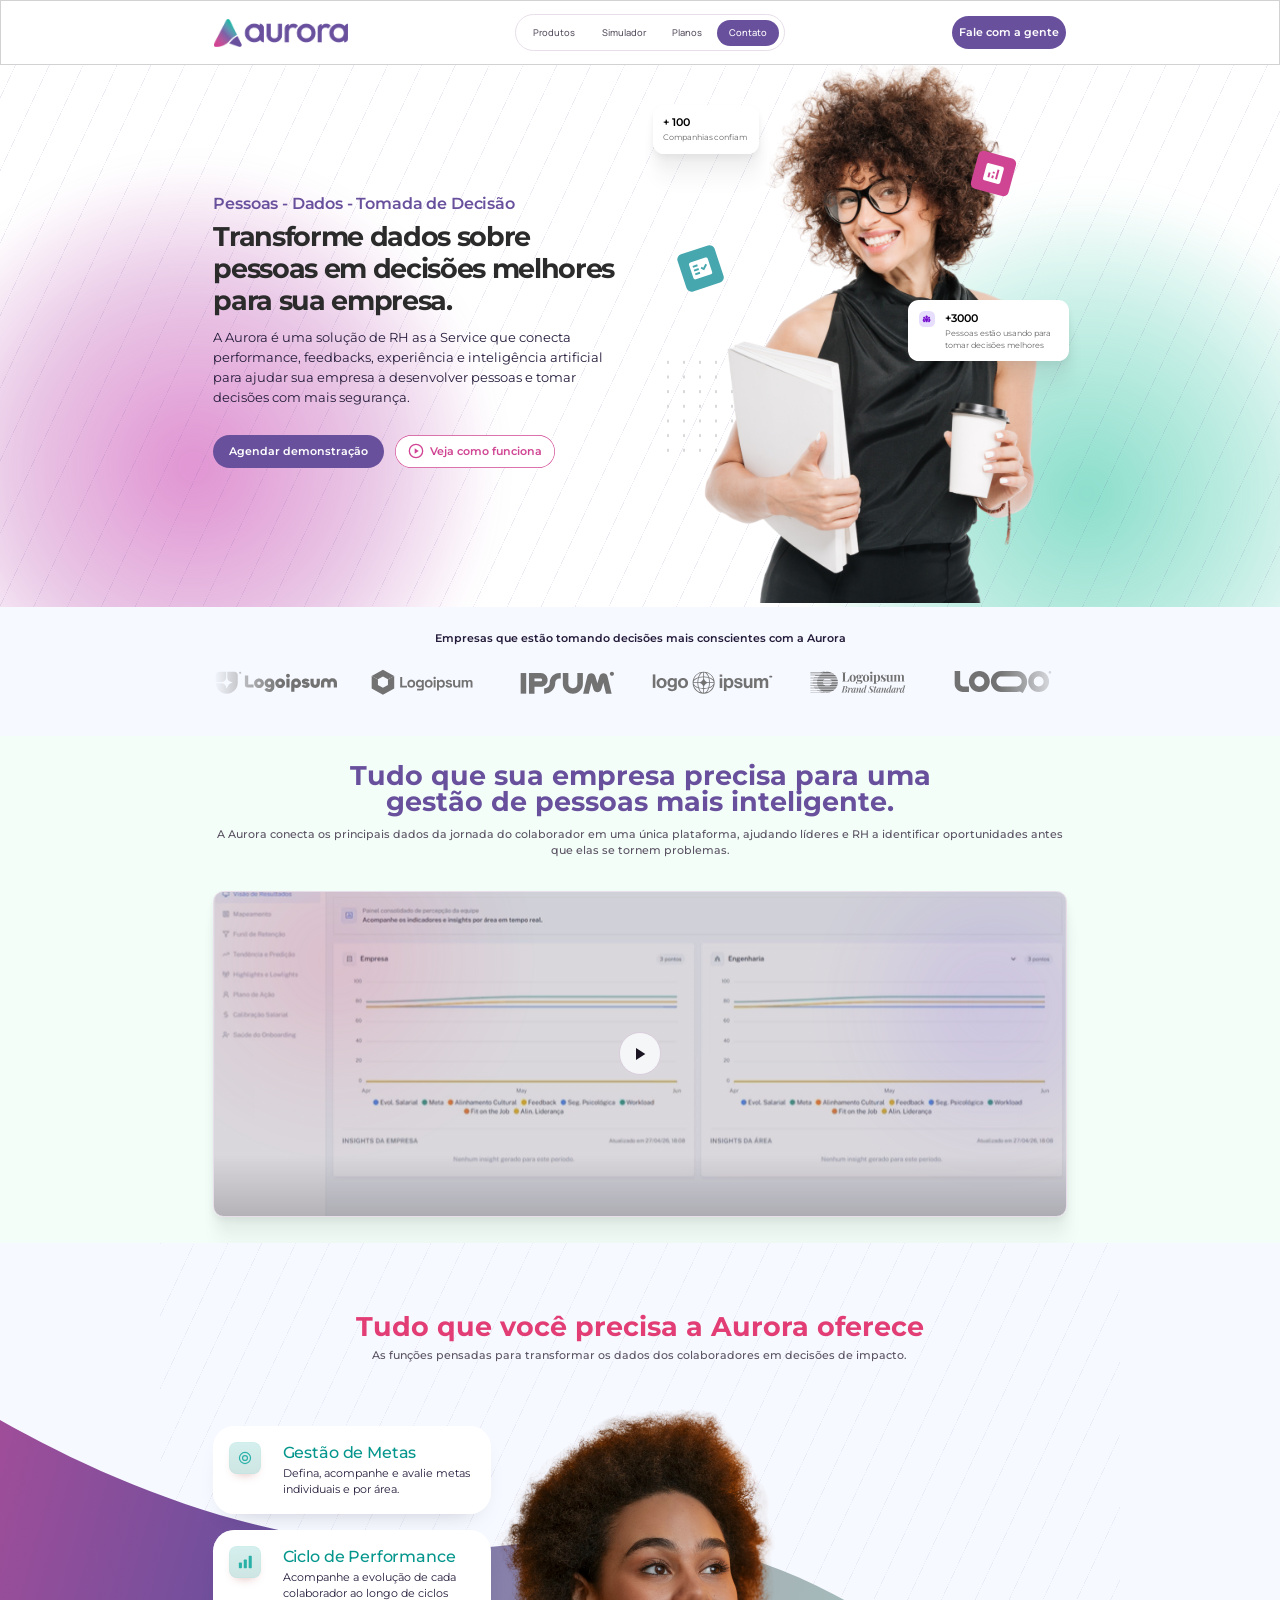
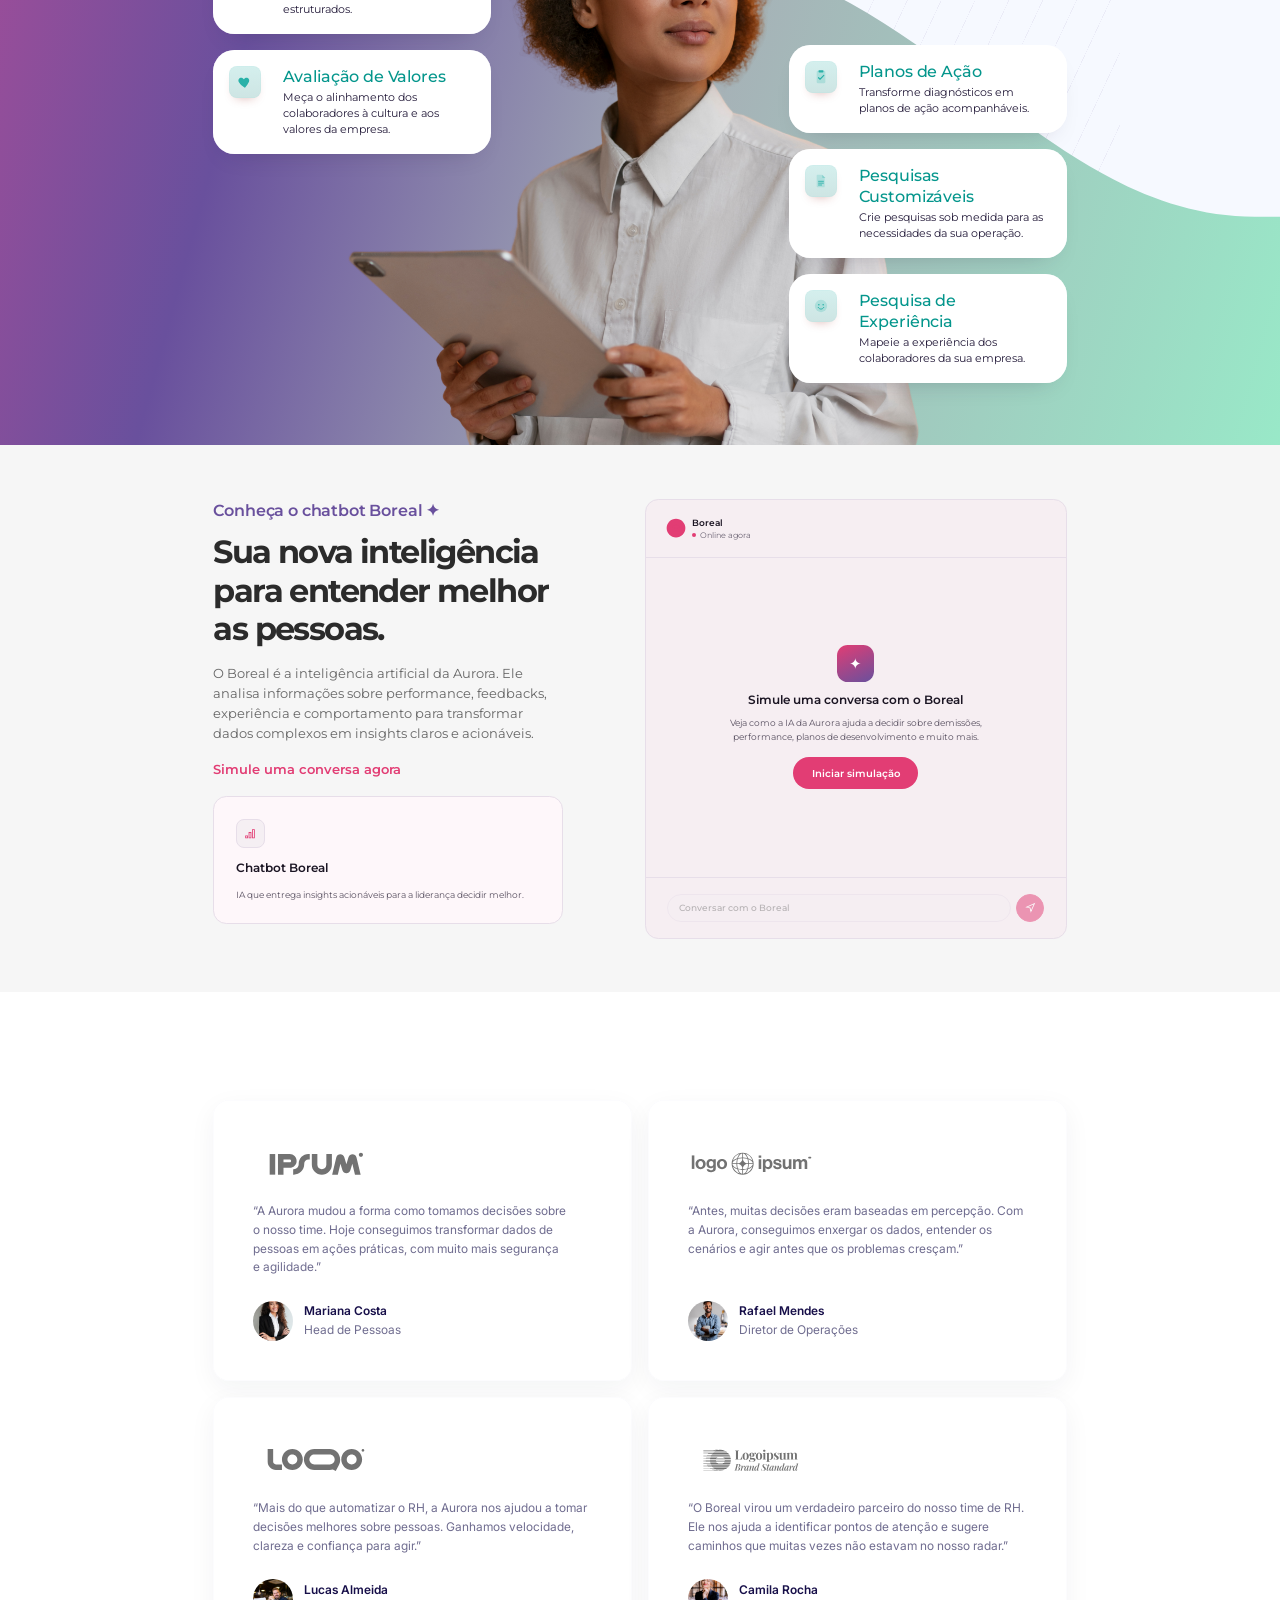
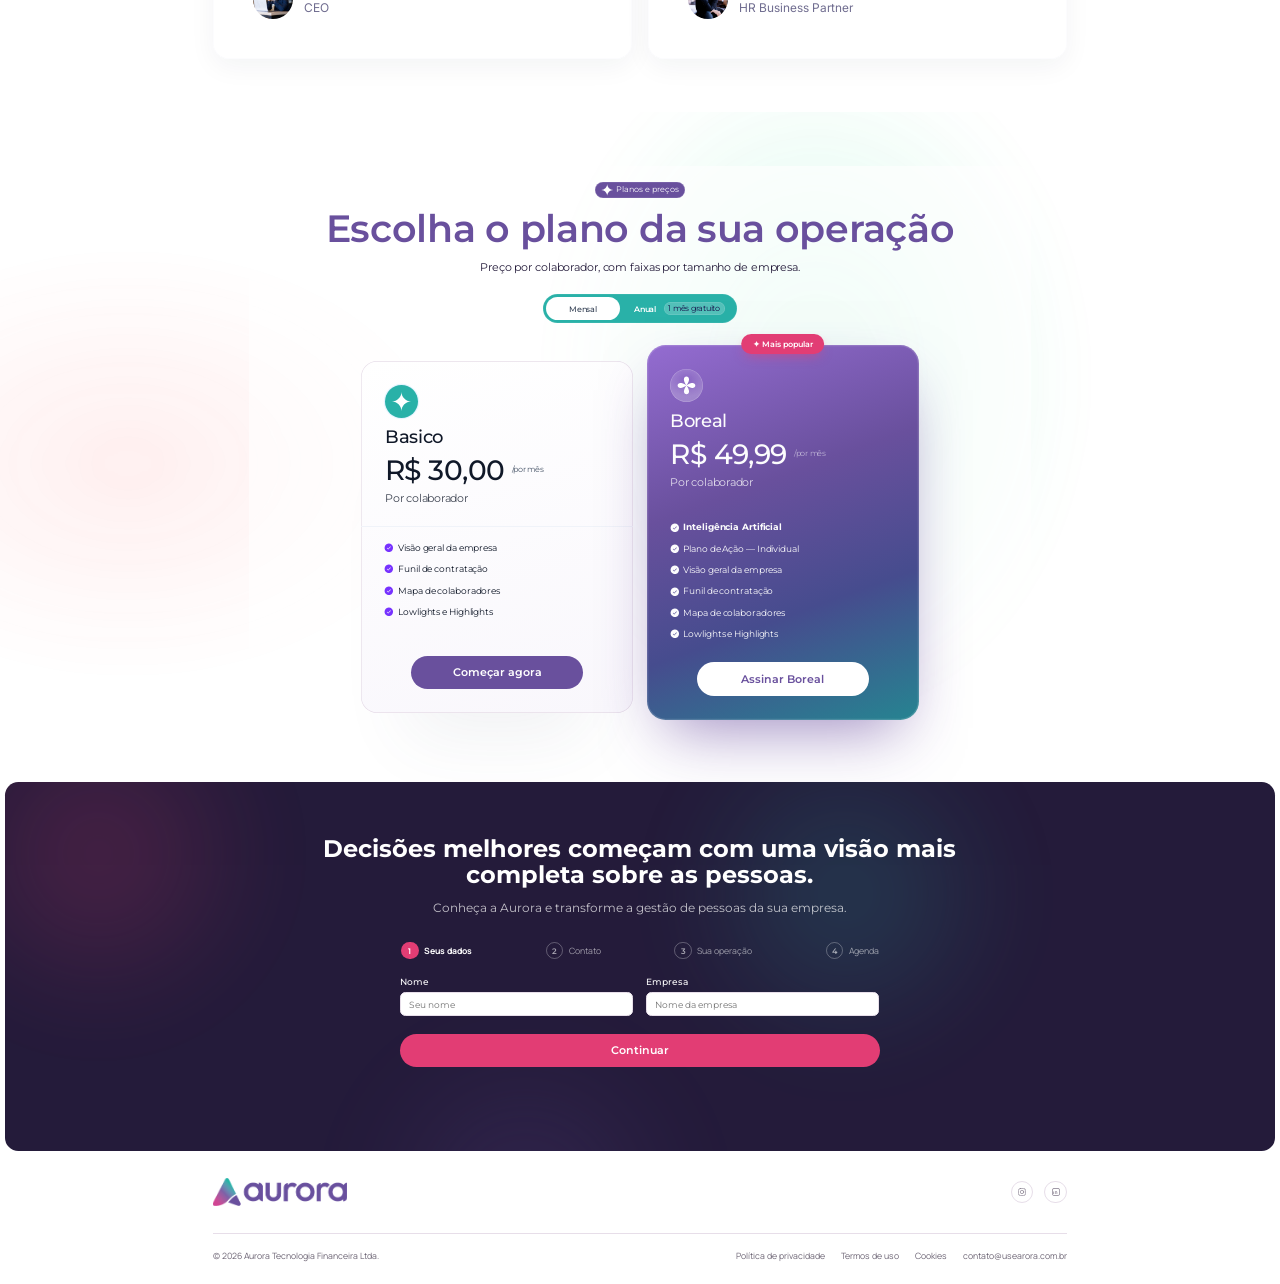
==== commit 14c1f507: "Fix HTML formatting for social media links" ====
--- a/index.html
+++ b/index.html
@@ -1281,6 +1281,7 @@
             <a
               href="https://www.instagram.com/auroraprotagonize/"
               aria-label="Aurora no Instagram"
+              target="_blank"
               class="social-icon social-icon-circle"
             >
               <svg
@@ -1315,6 +1316,7 @@
             </a>
             <a
               href="https://www.linkedin.com/company/aurorapro/"
+              target="_blank"
               aria-label="Aurora no LinkedIn"
               class="social-icon social-icon-circle-relative"
             >
